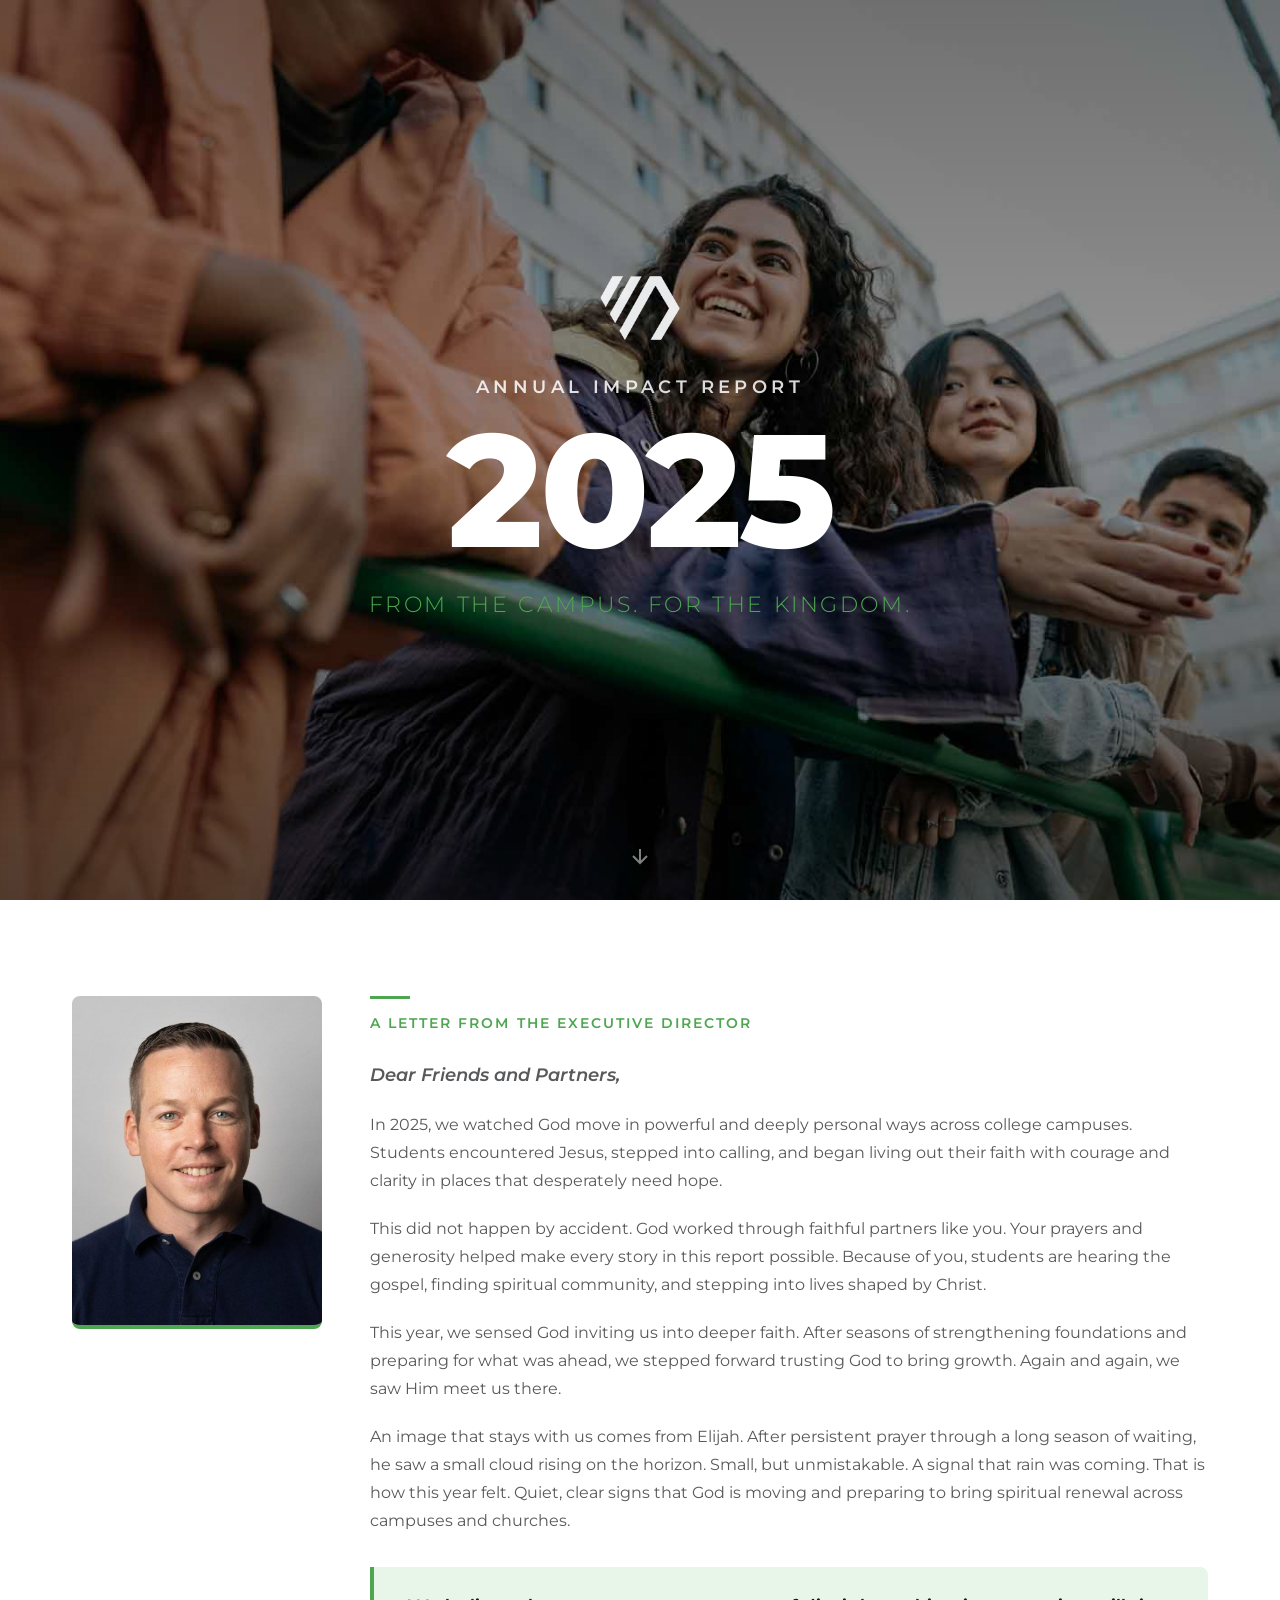
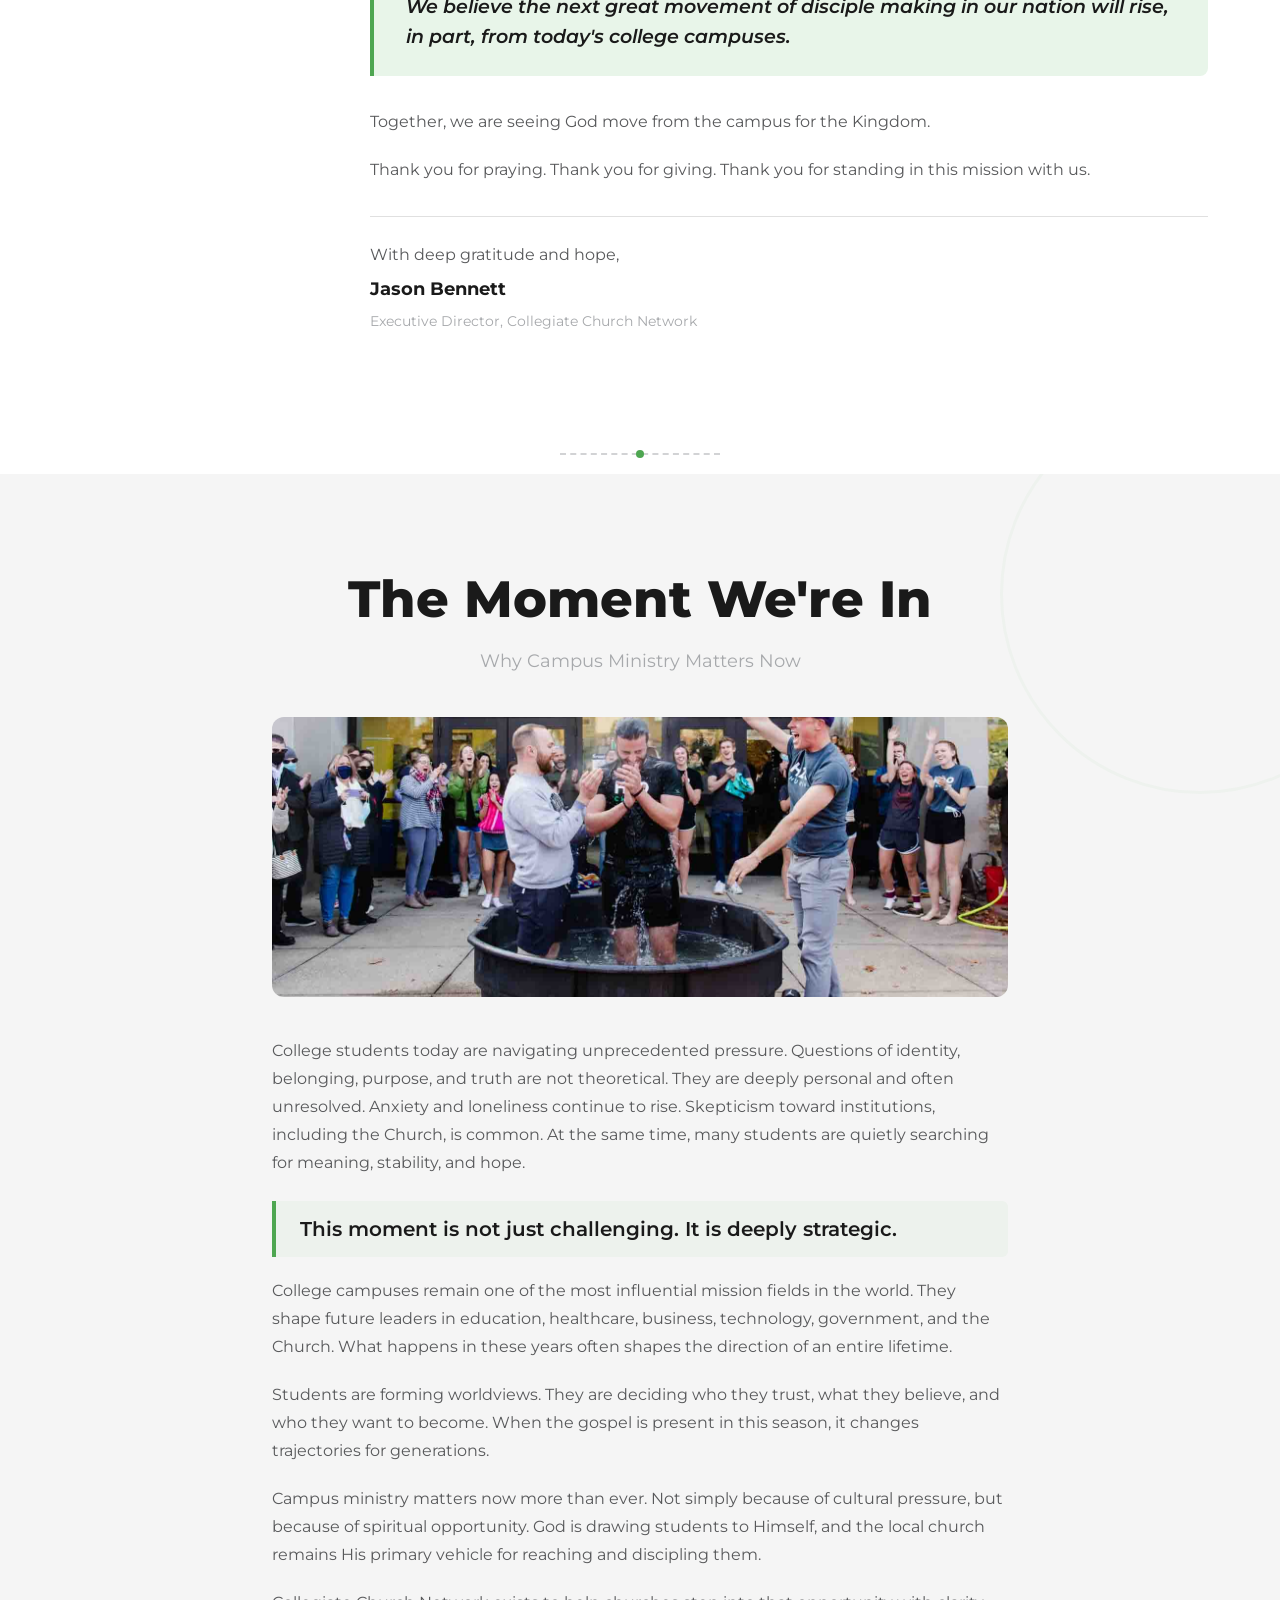
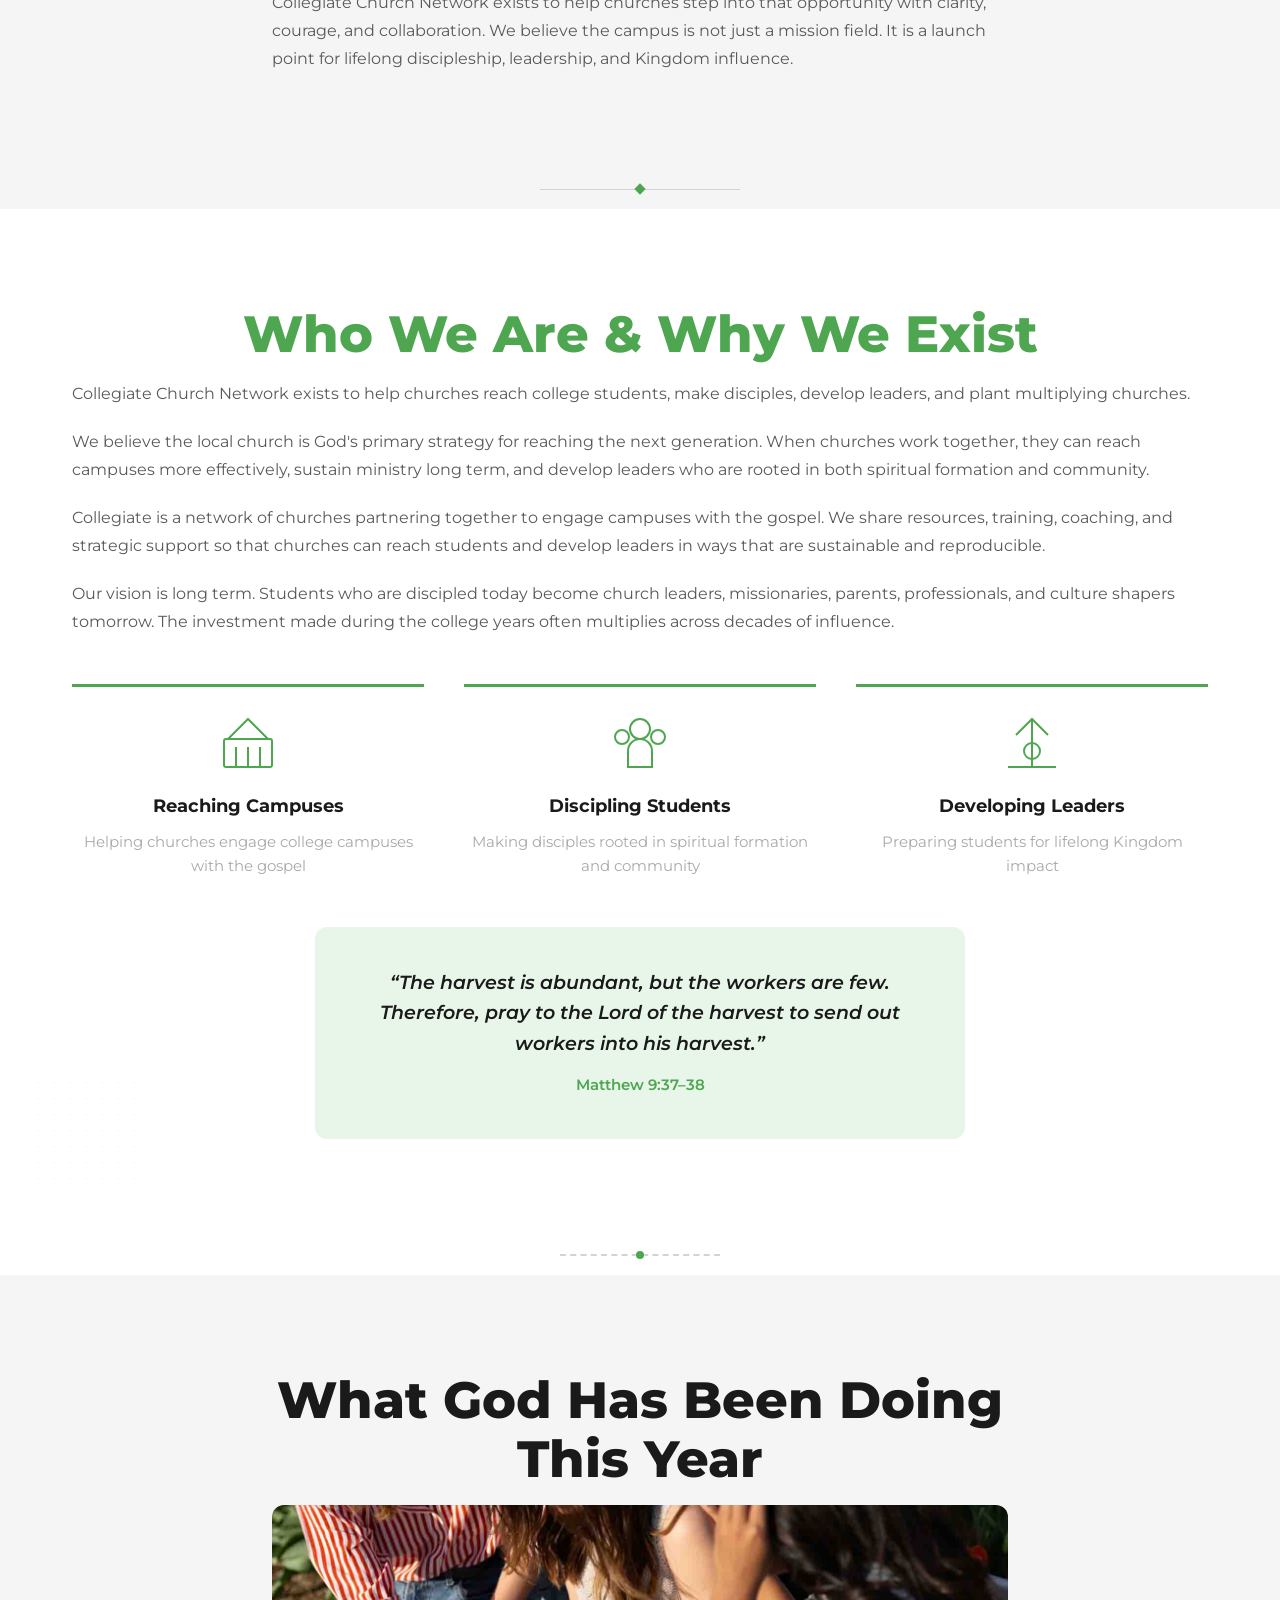
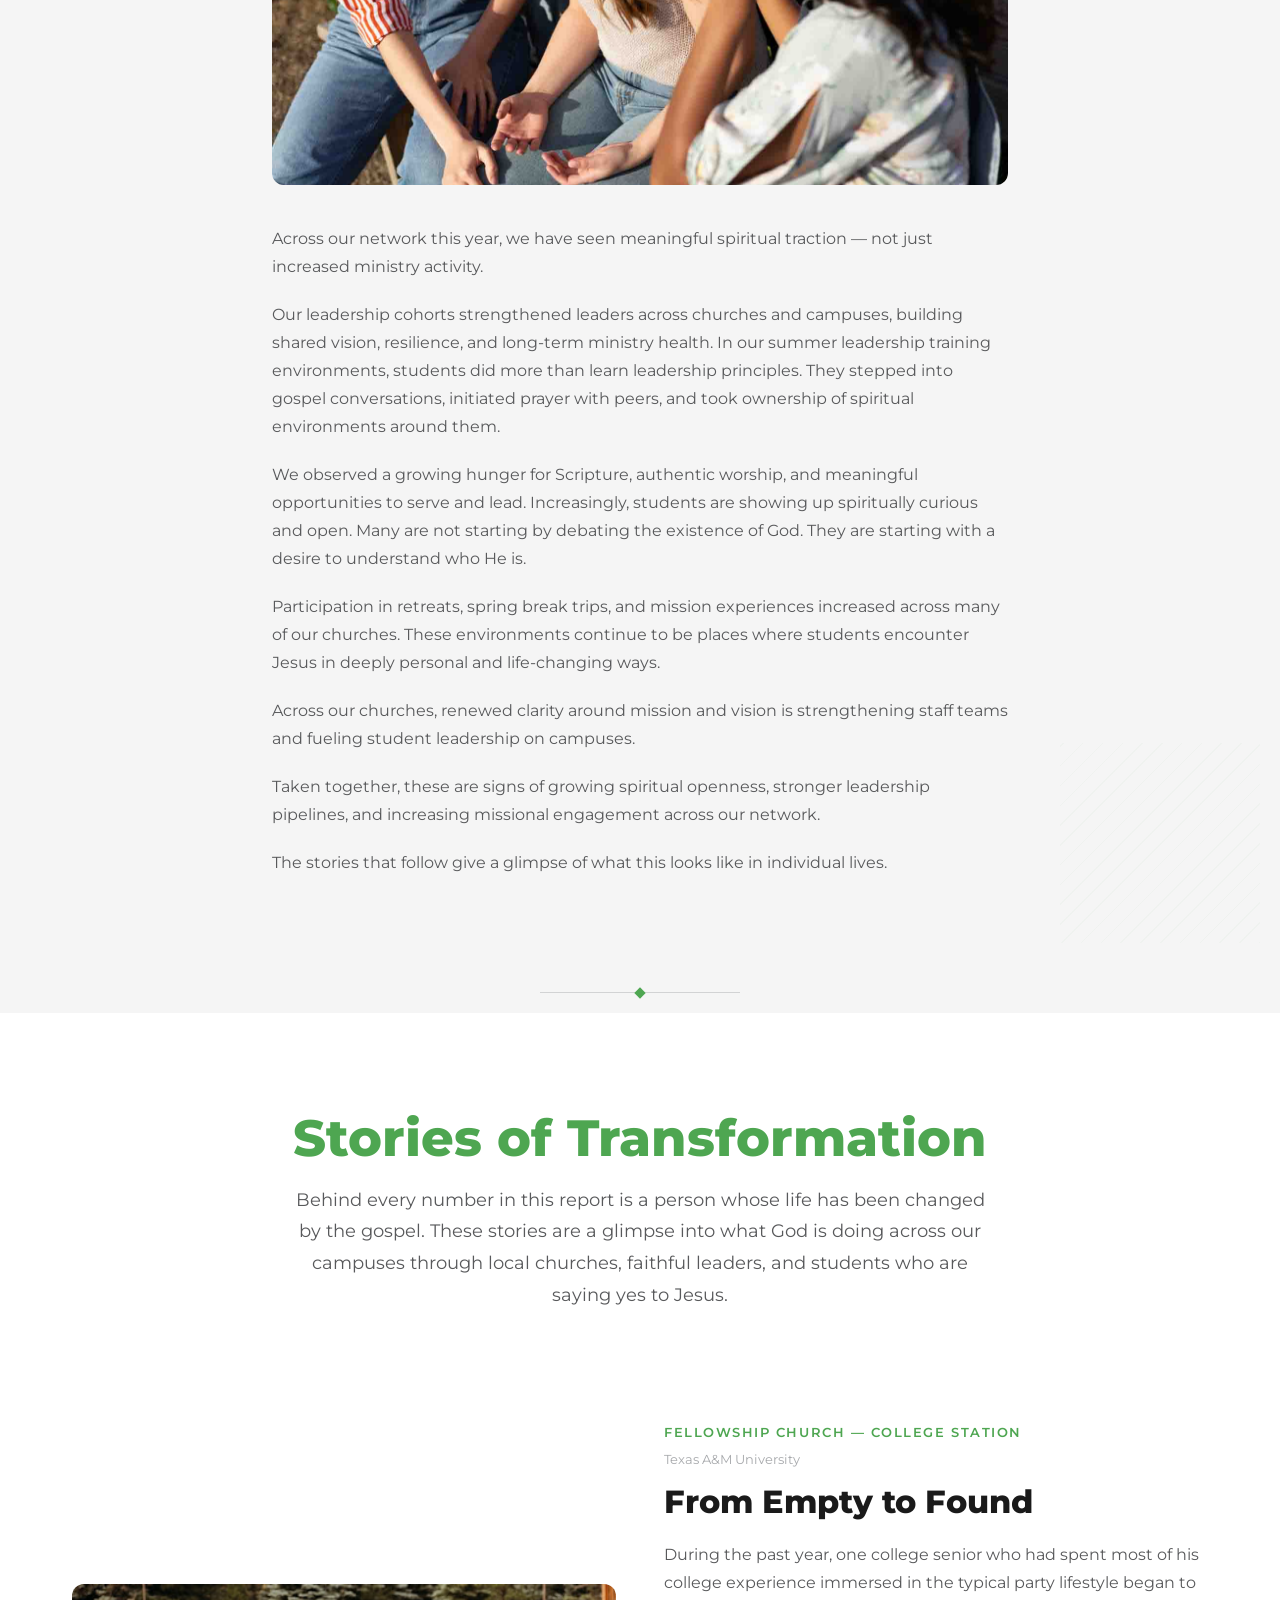
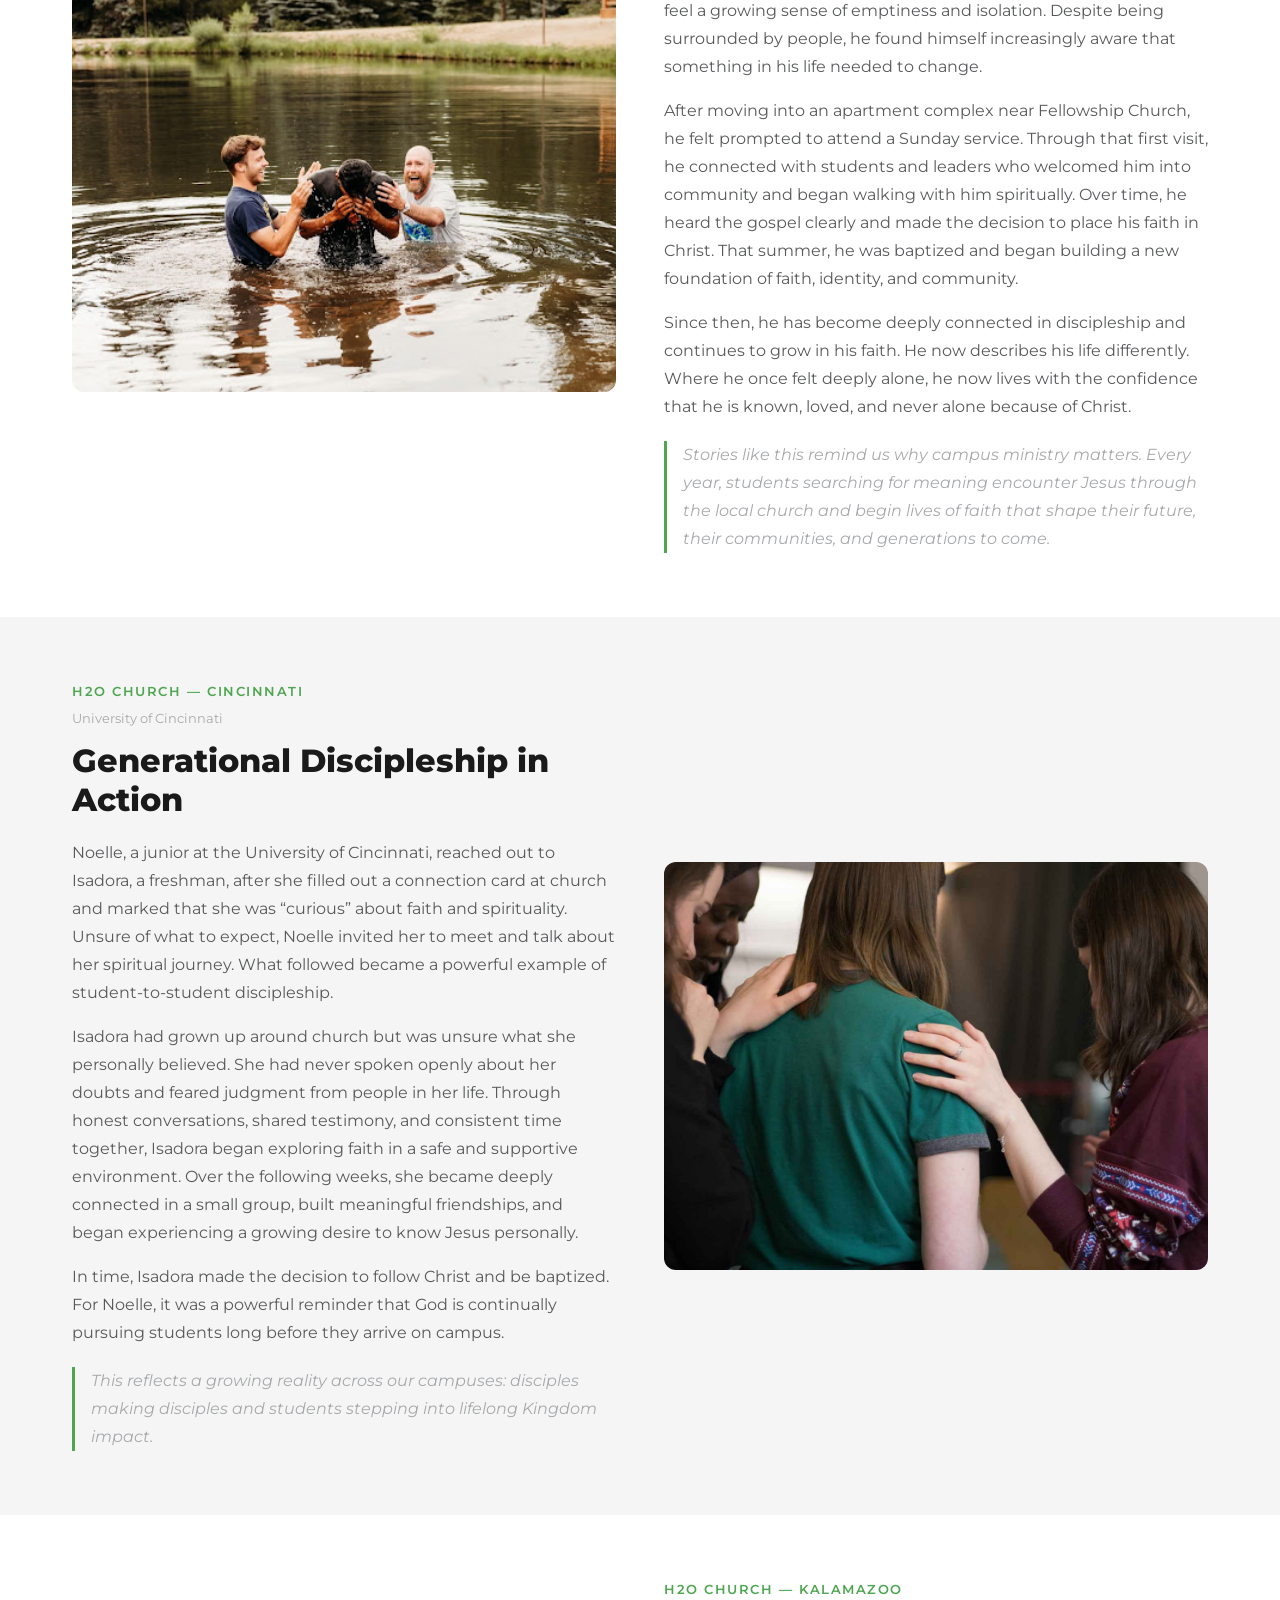
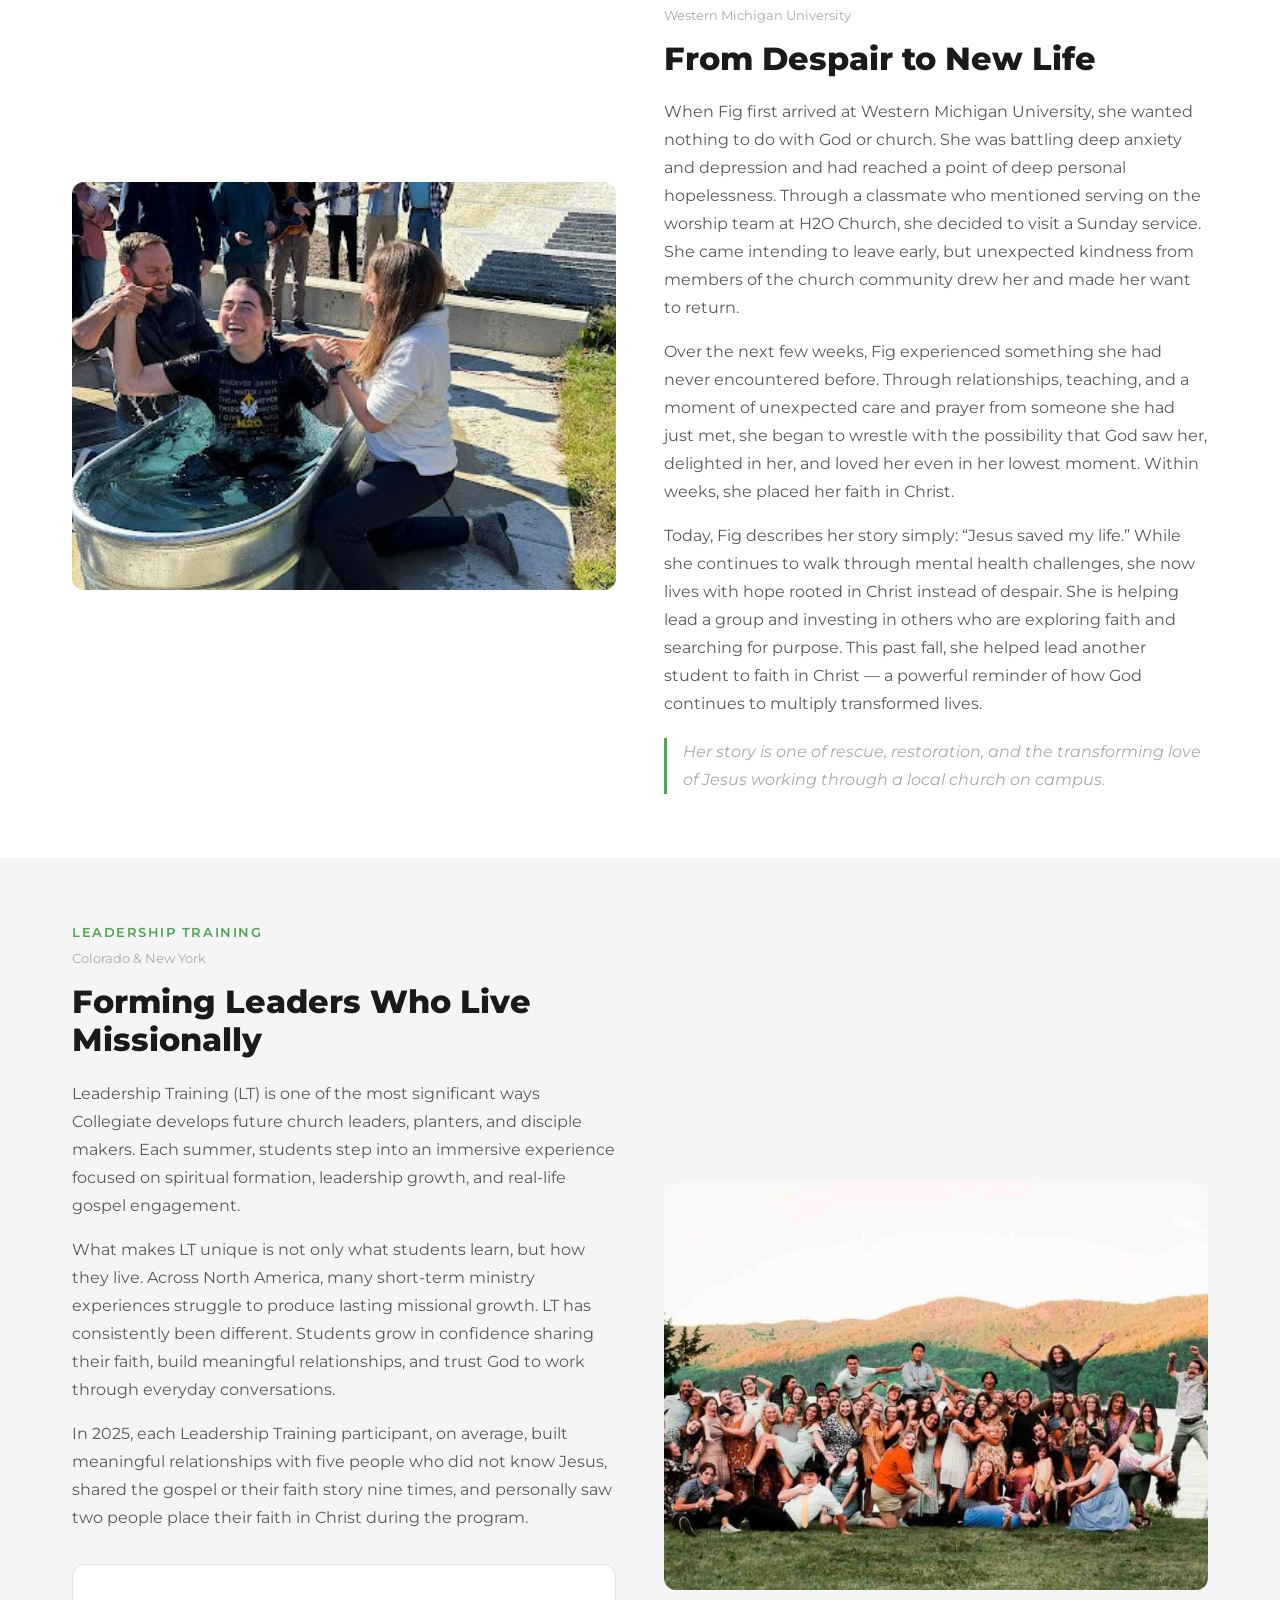
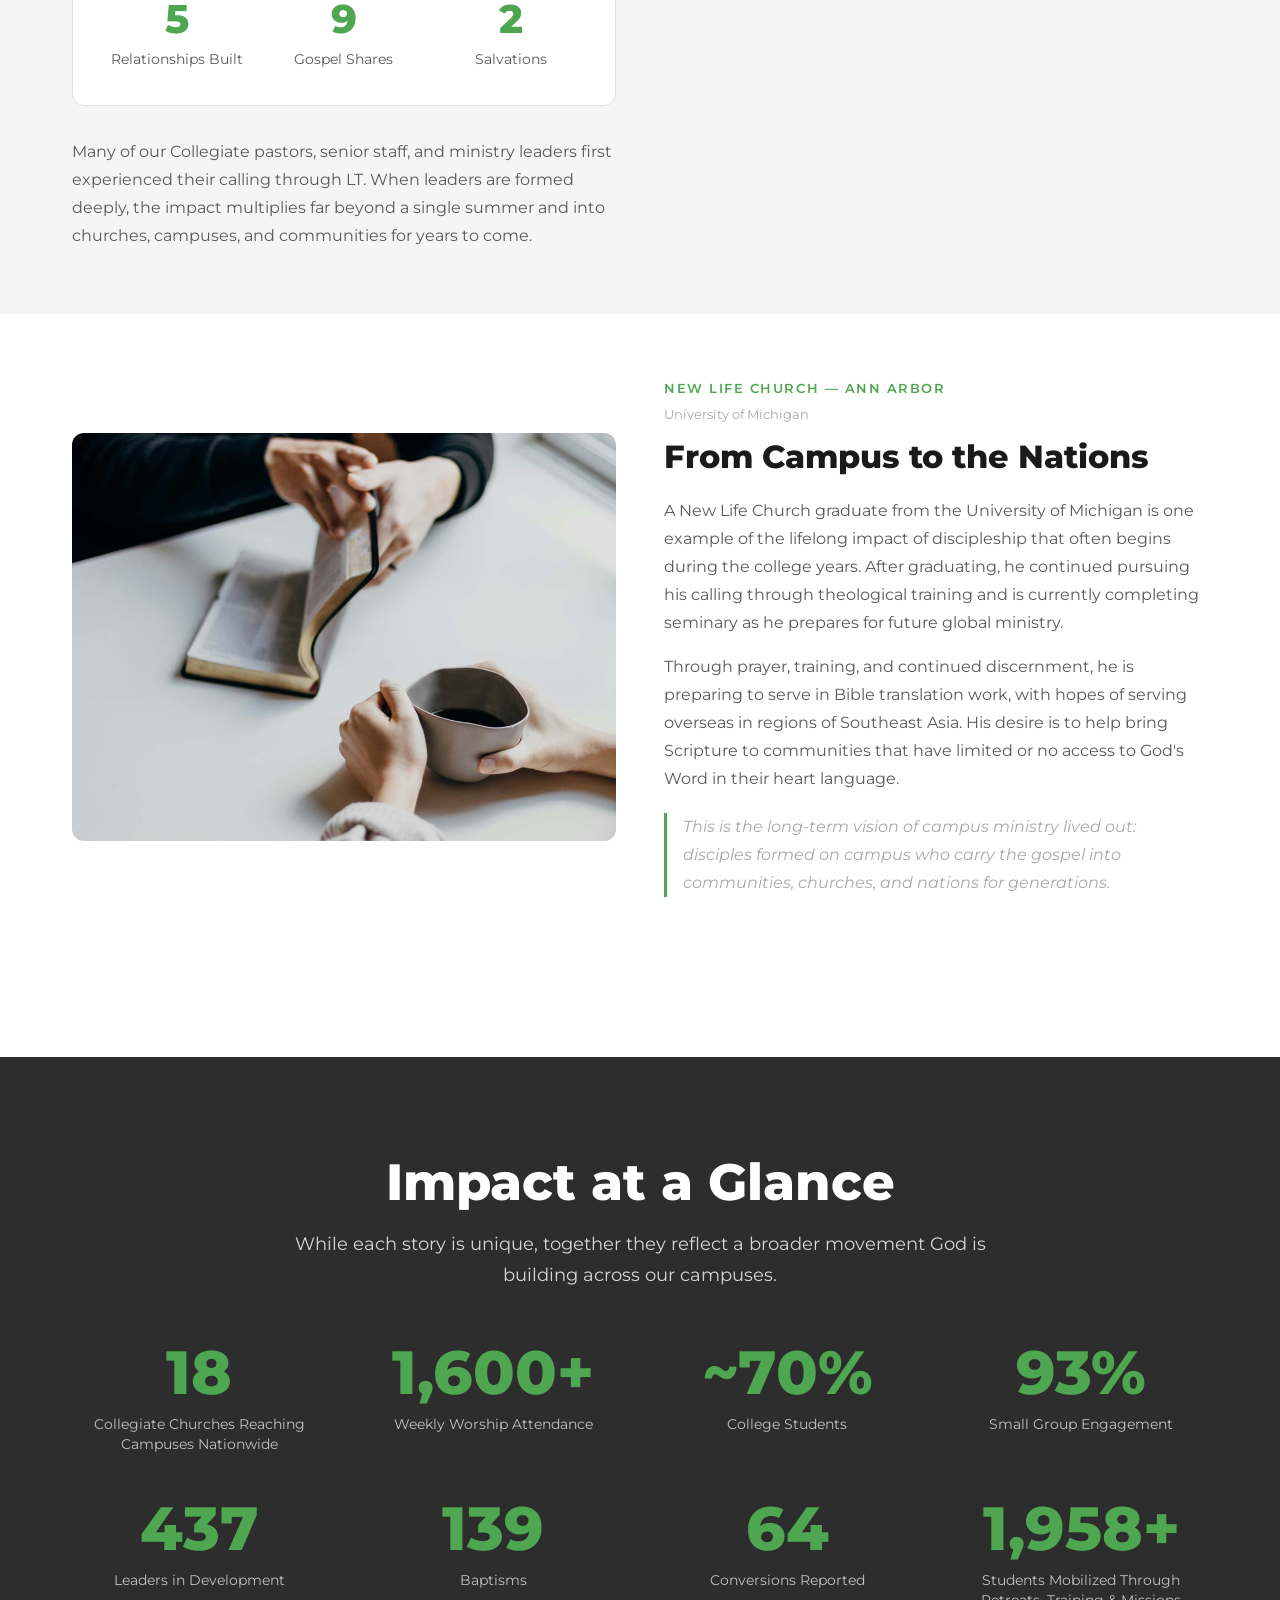
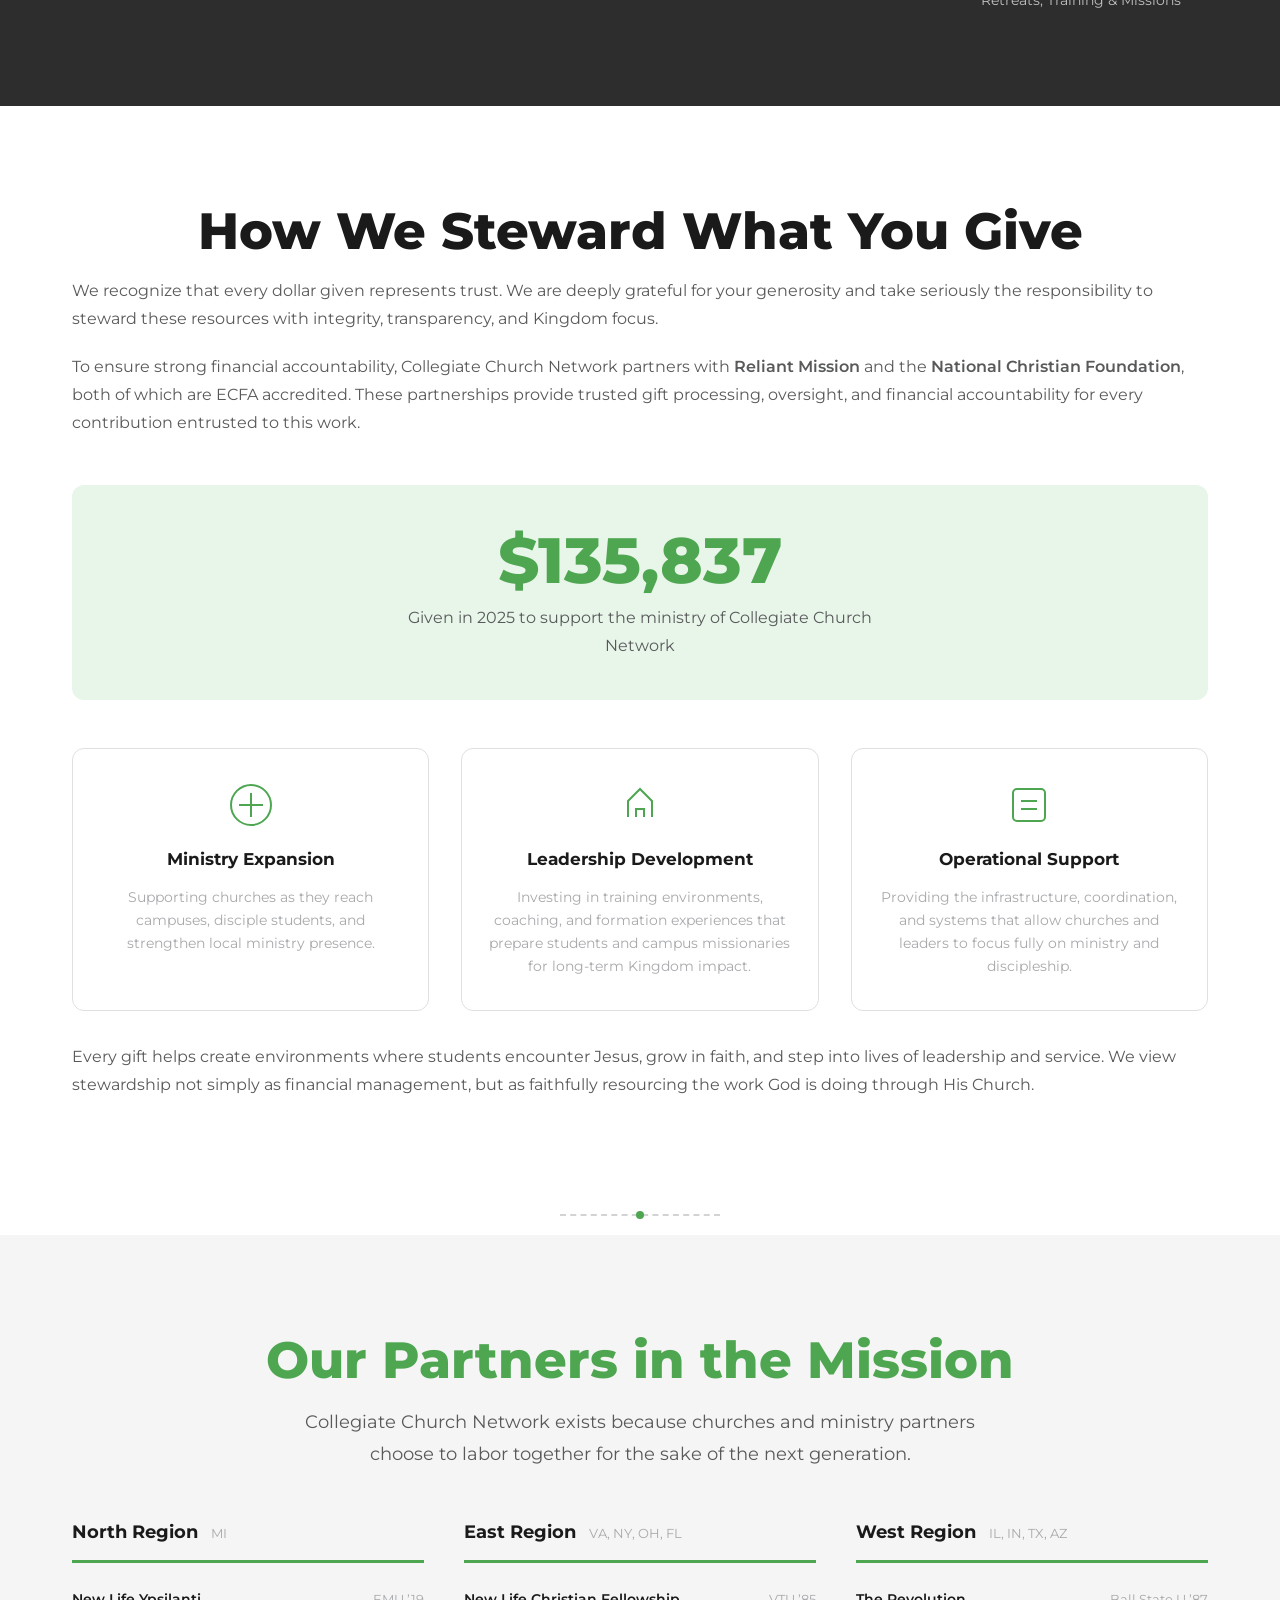
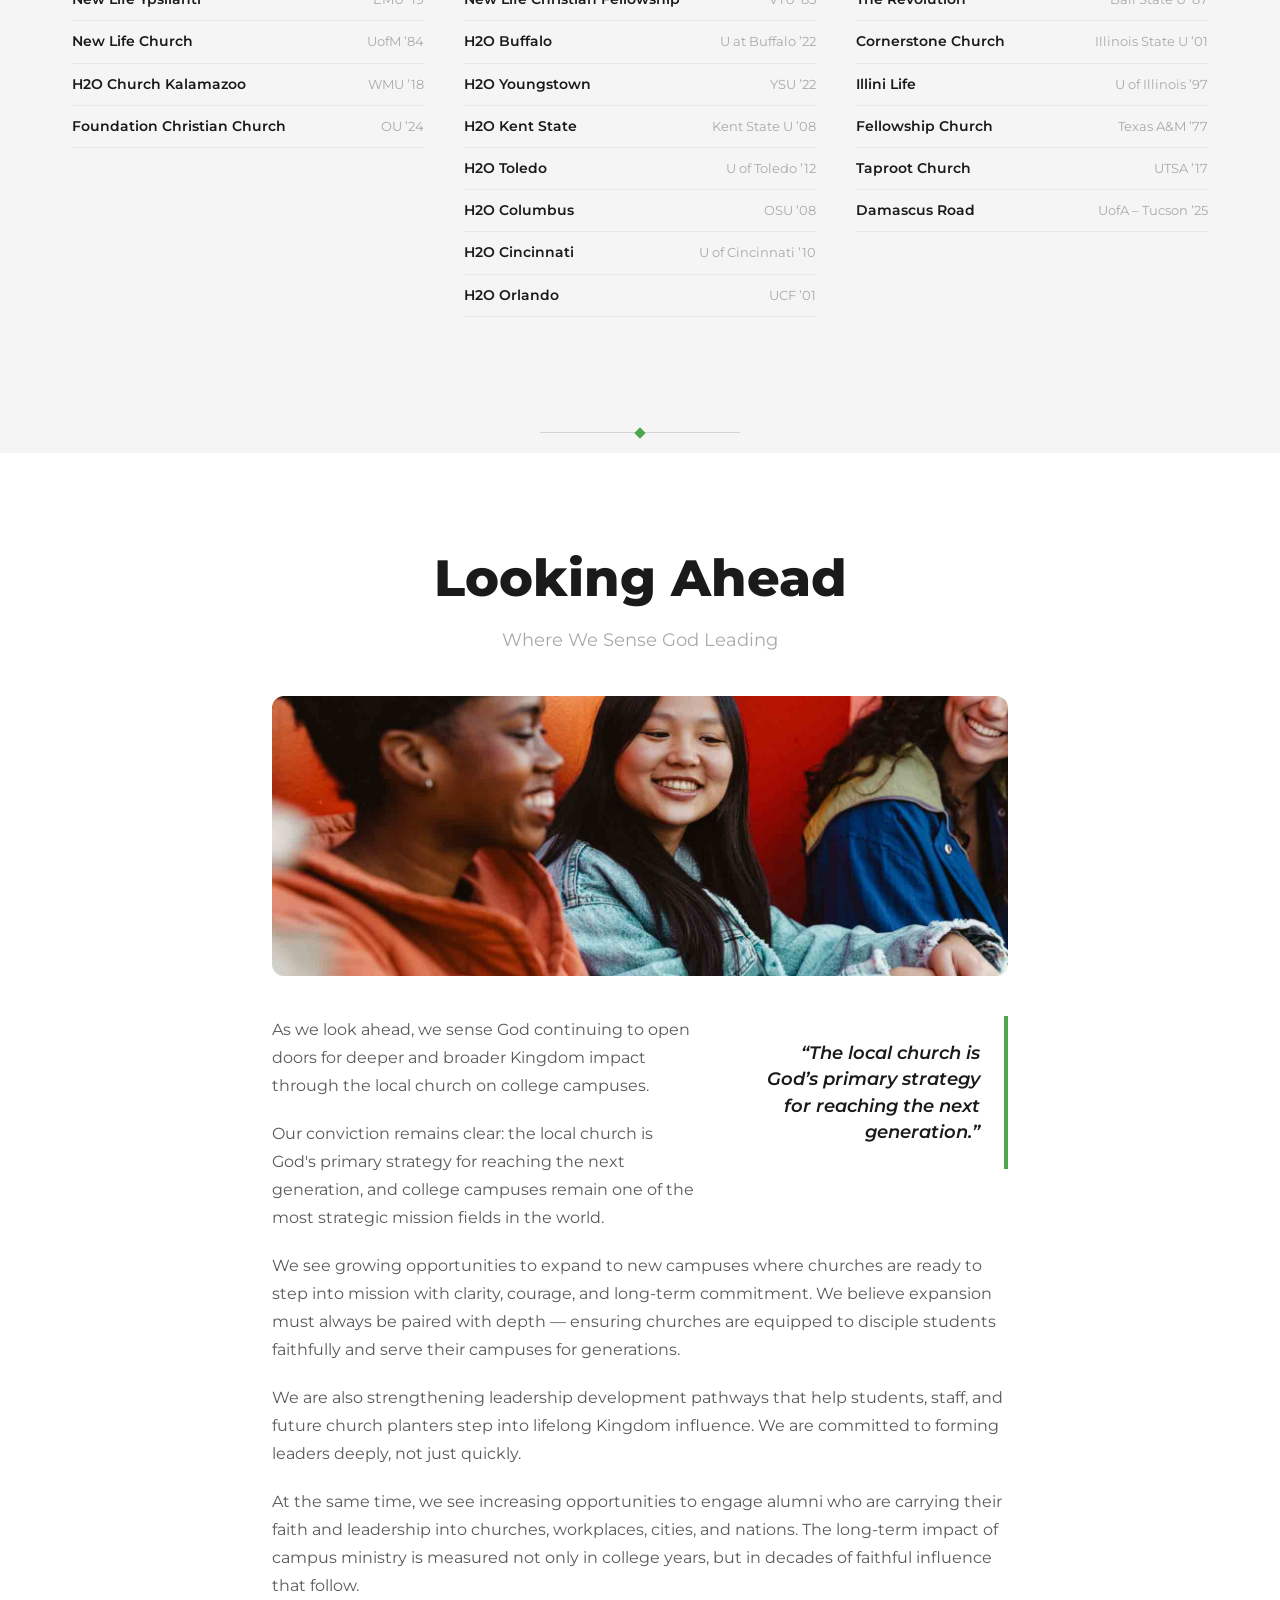
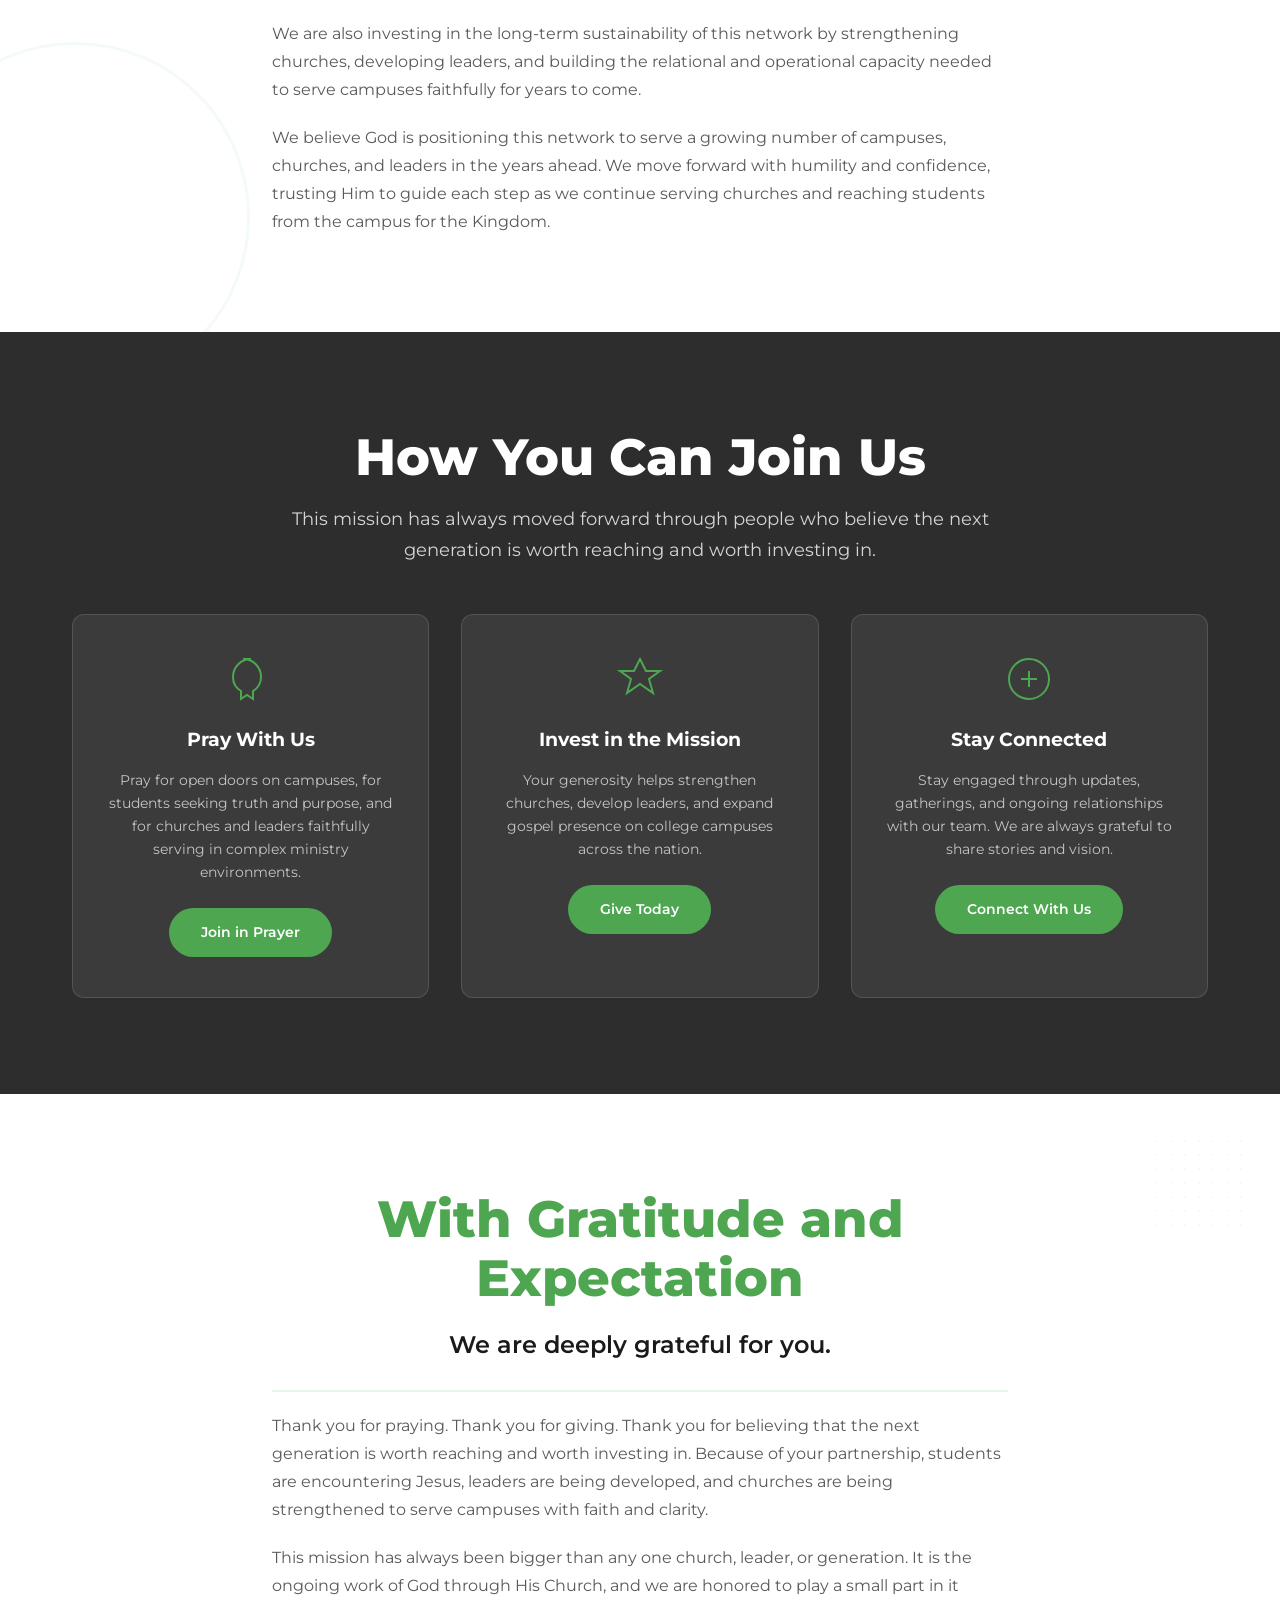
==== index.html @ ed3b1ea1 "Initial commit: CCN 2025 Annual Impact Report Complete single-page annual report for Collegiate Chur" ====
<!DOCTYPE html>
<html lang="en">
<head>
  <meta charset="UTF-8">
  <meta name="viewport" content="width=device-width, initial-scale=1.0">
  <title>2025 Annual Impact Report — Collegiate Church Network</title>
  <meta name="description" content="From the Campus. For the Kingdom. See how God moved across college campuses in 2025 through the Collegiate Church Network.">

  <!-- Open Graph -->
  <meta property="og:title" content="2025 Annual Impact Report — Collegiate Church Network">
  <meta property="og:description" content="From the Campus. For the Kingdom. See how God moved across college campuses in 2025.">
  <meta property="og:type" content="website">
  <meta property="og:image" content="images/og-preview.jpg">

  <!-- Google Fonts: Montserrat -->
  <link rel="preconnect" href="https://fonts.googleapis.com">
  <link rel="preconnect" href="https://fonts.gstatic.com" crossorigin>
  <link href="https://fonts.googleapis.com/css2?family=Montserrat:ital,wght@0,300;0,400;0,600;0,700;0,800;1,400&display=swap" rel="stylesheet">

  <link rel="stylesheet" href="styles.css">
</head>
<body>

  <!-- Scroll Progress Bar -->
  <div class="progress-bar" id="progressBar"></div>

  <!-- ==================== SECTION 1: HERO ==================== -->
  <section class="hero" id="hero">
    <img src="images/CollegiateAnnualReport (10 of 17).jpg" alt="" class="hero__bg-image">
    <div class="hero__overlay"></div>
    <div class="hero__content">
      <img src="Logos/White Mark.png" alt="Collegiate Church Network" class="hero__logo">
      <p class="hero__subtitle">Annual Impact Report</p>
      <h1 class="hero__year">2025</h1>
      <p class="hero__tagline">From the Campus. For the Kingdom.</p>
    </div>
    <div class="hero__scroll-indicator">
      <svg width="24" height="24" viewBox="0 0 24 24" fill="none" stroke="currentColor" stroke-width="2">
        <path d="M12 5v14M5 12l7 7 7-7"/>
      </svg>
    </div>
  </section>

  <!-- ==================== SECTION 2: LETTER FROM ED ==================== -->
  <section class="section section--white" id="letter">
    <div class="container">
      <div class="letter">
        <div class="letter__photo">
          <img src="images/JayBennetHeadshot.png" alt="Jason Bennett, Executive Director" class="letter__photo-img">
        </div>
        <div class="letter__content">
          <h2 class="section__label section__label--bar fade-in">A Letter from the Executive Director</h2>
          <p class="letter__greeting fade-in">Dear Friends and Partners,</p>
          <p class="fade-in">In 2025, we watched God move in powerful and deeply personal ways across college campuses. Students encountered Jesus, stepped into calling, and began living out their faith with courage and clarity in places that desperately need hope.</p>
          <p class="fade-in">This did not happen by accident. God worked through faithful partners like you. Your prayers and generosity helped make every story in this report possible. Because of you, students are hearing the gospel, finding spiritual community, and stepping into lives shaped by Christ.</p>
          <p class="fade-in">This year, we sensed God inviting us into deeper faith. After seasons of strengthening foundations and preparing for what was ahead, we stepped forward trusting God to bring growth. Again and again, we saw Him meet us there.</p>
          <p class="fade-in">An image that stays with us comes from Elijah. After persistent prayer through a long season of waiting, he saw a small cloud rising on the horizon. Small, but unmistakable. A signal that rain was coming. That is how this year felt. Quiet, clear signs that God is moving and preparing to bring spiritual renewal across campuses and churches.</p>

          <blockquote class="pull-quote fade-in">
            <p>We believe the next great movement of disciple making in our nation will rise, in part, from today's college campuses.</p>
          </blockquote>

          <p class="fade-in">Together, we are seeing God move from the campus for the Kingdom.</p>
          <p class="fade-in">Thank you for praying. Thank you for giving. Thank you for standing in this mission with us.</p>

          <div class="letter__signature fade-in">
            <p>With deep gratitude and hope,</p>
            <p class="letter__name">Jason Bennett</p>
            <p class="letter__title">Executive Director, Collegiate Church Network</p>
          </div>
        </div>
      </div>
    </div>
  </section>

  <!-- Divider: S2 → S3 (dots) -->
  <div class="section-divider section-divider--dots"></div>

  <!-- ==================== SECTION 3: WHY CAMPUS MINISTRY ==================== -->
  <section class="section section--off-white" id="why-now">
    <div class="container container--narrow">
      <h2 class="section__heading fade-in">The Moment We're In</h2>
      <p class="section__subheading fade-in">Why Campus Ministry Matters Now</p>

      <img class="section-banner fade-in" src="images/CollegiateAnnualReport (2 of 17).jpg" alt="Students on campus" loading="lazy">

      <div class="prose fade-in">
        <p>College students today are navigating unprecedented pressure. Questions of identity, belonging, purpose, and truth are not theoretical. They are deeply personal and often unresolved. Anxiety and loneliness continue to rise. Skepticism toward institutions, including the Church, is common. At the same time, many students are quietly searching for meaning, stability, and hope.</p>
        <p class="prose-accent">This moment is not just challenging. It is deeply strategic.</p>
        <p>College campuses remain one of the most influential mission fields in the world. They shape future leaders in education, healthcare, business, technology, government, and the Church. What happens in these years often shapes the direction of an entire lifetime.</p>
        <p>Students are forming worldviews. They are deciding who they trust, what they believe, and who they want to become. When the gospel is present in this season, it changes trajectories for generations.</p>
        <p>Campus ministry matters now more than ever. Not simply because of cultural pressure, but because of spiritual opportunity. God is drawing students to Himself, and the local church remains His primary vehicle for reaching and discipling them.</p>
        <p>Collegiate Church Network exists to help churches step into that opportunity with clarity, courage, and collaboration. We believe the campus is not just a mission field. It is a launch point for lifelong discipleship, leadership, and Kingdom influence.</p>
      </div>
    </div>
  </section>

  <!-- Divider: S3 → S4 (diamond) -->
  <div class="section-divider section-divider--diamond section-divider--off-white"></div>

  <!-- ==================== SECTION 4: WHO WE ARE ==================== -->
  <section class="section section--white" id="who-we-are">
    <div class="container">
      <h2 class="section__heading section__heading--green fade-in">Who We Are &amp; Why We Exist</h2>

      <div class="prose fade-in">
        <p>Collegiate Church Network exists to help churches reach college students, make disciples, develop leaders, and plant multiplying churches.</p>
        <p>We believe the local church is God's primary strategy for reaching the next generation. When churches work together, they can reach campuses more effectively, sustain ministry long term, and develop leaders who are rooted in both spiritual formation and community.</p>
        <p>Collegiate is a network of churches partnering together to engage campuses with the gospel. We share resources, training, coaching, and strategic support so that churches can reach students and develop leaders in ways that are sustainable and reproducible.</p>
        <p>Our vision is long term. Students who are discipled today become church leaders, missionaries, parents, professionals, and culture shapers tomorrow. The investment made during the college years often multiplies across decades of influence.</p>
      </div>

      <div class="pillars fade-in">
        <div class="pillar pillar--accent">
          <div class="pillar__icon">
            <svg viewBox="0 0 64 64" fill="none" stroke="currentColor" stroke-width="2">
              <rect x="8" y="28" width="48" height="28" rx="2"/>
              <path d="M32 8l20 20H12z"/>
              <line x1="20" y1="36" x2="20" y2="56"/>
              <line x1="32" y1="36" x2="32" y2="56"/>
              <line x1="44" y1="36" x2="44" y2="56"/>
            </svg>
          </div>
          <h3 class="pillar__title">Reaching Campuses</h3>
          <p class="pillar__text">Helping churches engage college campuses with the gospel</p>
        </div>
        <div class="pillar pillar--accent">
          <div class="pillar__icon">
            <svg viewBox="0 0 64 64" fill="none" stroke="currentColor" stroke-width="2">
              <circle cx="32" cy="18" r="10"/>
              <circle cx="14" cy="26" r="7"/>
              <circle cx="50" cy="26" r="7"/>
              <path d="M20 40c0-6.6 5.4-12 12-12s12 5.4 12 12v16H20z"/>
            </svg>
          </div>
          <h3 class="pillar__title">Discipling Students</h3>
          <p class="pillar__text">Making disciples rooted in spiritual formation and community</p>
        </div>
        <div class="pillar pillar--accent">
          <div class="pillar__icon">
            <svg viewBox="0 0 64 64" fill="none" stroke="currentColor" stroke-width="2">
              <path d="M32 8v48"/>
              <path d="M16 24l16-16 16 16"/>
              <path d="M8 56h48"/>
              <circle cx="32" cy="40" r="8"/>
            </svg>
          </div>
          <h3 class="pillar__title">Developing Leaders</h3>
          <p class="pillar__text">Preparing students for lifelong Kingdom impact</p>
        </div>
      </div>

      <blockquote class="scripture-quote fade-in">
        <p>&ldquo;The harvest is abundant, but the workers are few. Therefore, pray to the Lord of the harvest to send out workers into his harvest.&rdquo;</p>
        <cite>Matthew 9:37&ndash;38</cite>
      </blockquote>
    </div>
  </section>

  <!-- Divider: S4 → S5 (dots) -->
  <div class="section-divider section-divider--dots"></div>

  <!-- ==================== SECTION 5: WHAT GOD HAS BEEN DOING ==================== -->
  <section class="section section--off-white" id="this-year">
    <div class="container container--narrow">
      <h2 class="section__heading fade-in">What God Has Been Doing This Year</h2>

      <img class="section-banner fade-in" src="images/CollegiateAnnualReport (17 of 17).jpg" alt="Students in ministry" loading="lazy">

      <div class="prose fade-in">
        <p>Across our network this year, we have seen meaningful spiritual traction &mdash; not just increased ministry activity.</p>
        <p>Our leadership cohorts strengthened leaders across churches and campuses, building shared vision, resilience, and long-term ministry health. In our summer leadership training environments, students did more than learn leadership principles. They stepped into gospel conversations, initiated prayer with peers, and took ownership of spiritual environments around them.</p>
        <p>We observed a growing hunger for Scripture, authentic worship, and meaningful opportunities to serve and lead. Increasingly, students are showing up spiritually curious and open. Many are not starting by debating the existence of God. They are starting with a desire to understand who He is.</p>
        <p>Participation in retreats, spring break trips, and mission experiences increased across many of our churches. These environments continue to be places where students encounter Jesus in deeply personal and life-changing ways.</p>
        <p>Across our churches, renewed clarity around mission and vision is strengthening staff teams and fueling student leadership on campuses.</p>
        <p>Taken together, these are signs of growing spiritual openness, stronger leadership pipelines, and increasing missional engagement across our network.</p>
        <p>The stories that follow give a glimpse of what this looks like in individual lives.</p>
      </div>
    </div>
  </section>

  <!-- Divider: S5 → S6 (diamond) -->
  <div class="section-divider section-divider--diamond section-divider--off-white"></div>

  <!-- ==================== SECTION 6: STORIES OF TRANSFORMATION ==================== -->
  <section class="section section--white" id="stories">
    <div class="container">
      <h2 class="section__heading section__heading--green fade-in">Stories of Transformation</h2>
      <p class="section__intro fade-in">Behind every number in this report is a person whose life has been changed by the gospel. These stories are a glimpse into what God is doing across our campuses through local churches, faithful leaders, and students who are saying yes to Jesus.</p>
    </div>

    <!-- Story 1 -->
    <div class="story story--image-left" id="story-1">
      <div class="container">
        <div class="story__grid fade-in">
          <div class="story__image">
            <img src="images/baptiosmtexas.jpg" alt="Baptism at Fellowship Church, College Station" class="story__photo">
          </div>
          <div class="story__content">
            <span class="story__church">Fellowship Church &mdash; College Station</span>
            <span class="story__campus">Texas A&amp;M University</span>
            <h3 class="story__title">From Empty to Found</h3>
            <p>During the past year, one college senior who had spent most of his college experience immersed in the typical party lifestyle began to feel a growing sense of emptiness and isolation. Despite being surrounded by people, he found himself increasingly aware that something in his life needed to change.</p>
            <p>After moving into an apartment complex near Fellowship Church, he felt prompted to attend a Sunday service. Through that first visit, he connected with students and leaders who welcomed him into community and began walking with him spiritually. Over time, he heard the gospel clearly and made the decision to place his faith in Christ. That summer, he was baptized and began building a new foundation of faith, identity, and community.</p>
            <p>Since then, he has become deeply connected in discipleship and continues to grow in his faith. He now describes his life differently. Where he once felt deeply alone, he now lives with the confidence that he is known, loved, and never alone because of Christ.</p>
            <p class="story__reflection">Stories like this remind us why campus ministry matters. Every year, students searching for meaning encounter Jesus through the local church and begin lives of faith that shape their future, their communities, and generations to come.</p>
          </div>
        </div>
      </div>
    </div>

    <!-- Story 2 -->
    <div class="story story--image-right section--off-white" id="story-2">
      <div class="container">
        <div class="story__grid fade-in">
          <div class="story__content">
            <span class="story__church">H2O Church &mdash; Cincinnati</span>
            <span class="story__campus">University of Cincinnati</span>
            <h3 class="story__title">Generational Discipleship in Action</h3>
            <p>Noelle, a junior at the University of Cincinnati, reached out to Isadora, a freshman, after she filled out a connection card at church and marked that she was &ldquo;curious&rdquo; about faith and spirituality. Unsure of what to expect, Noelle invited her to meet and talk about her spiritual journey. What followed became a powerful example of student-to-student discipleship.</p>
            <p>Isadora had grown up around church but was unsure what she personally believed. She had never spoken openly about her doubts and feared judgment from people in her life. Through honest conversations, shared testimony, and consistent time together, Isadora began exploring faith in a safe and supportive environment. Over the following weeks, she became deeply connected in a small group, built meaningful friendships, and began experiencing a growing desire to know Jesus personally.</p>
            <p>In time, Isadora made the decision to follow Christ and be baptized. For Noelle, it was a powerful reminder that God is continually pursuing students long before they arrive on campus.</p>
            <p class="story__reflection">This reflects a growing reality across our campuses: disciples making disciples and students stepping into lifelong Kingdom impact.</p>
          </div>
          <div class="story__image">
            <img src="images/CollegiateAnnualReport (15 of 17).jpg" alt="Discipleship at H2O Church, Cincinnati" class="story__photo">
          </div>
        </div>
      </div>
    </div>

    <!-- Story 3 -->
    <div class="story story--image-left" id="story-3">
      <div class="container">
        <div class="story__grid fade-in">
          <div class="story__image">
            <img src="images/batptism H20 Kalamazoo.jpg" alt="Baptism at H2O Church, Kalamazoo" class="story__photo">
          </div>
          <div class="story__content">
            <span class="story__church">H2O Church &mdash; Kalamazoo</span>
            <span class="story__campus">Western Michigan University</span>
            <h3 class="story__title">From Despair to New Life</h3>
            <p>When Fig first arrived at Western Michigan University, she wanted nothing to do with God or church. She was battling deep anxiety and depression and had reached a point of deep personal hopelessness. Through a classmate who mentioned serving on the worship team at H2O Church, she decided to visit a Sunday service. She came intending to leave early, but unexpected kindness from members of the church community drew her and made her want to return.</p>
            <p>Over the next few weeks, Fig experienced something she had never encountered before. Through relationships, teaching, and a moment of unexpected care and prayer from someone she had just met, she began to wrestle with the possibility that God saw her, delighted in her, and loved her even in her lowest moment. Within weeks, she placed her faith in Christ.</p>
            <p>Today, Fig describes her story simply: &ldquo;Jesus saved my life.&rdquo; While she continues to walk through mental health challenges, she now lives with hope rooted in Christ instead of despair. She is helping lead a group and investing in others who are exploring faith and searching for purpose. This past fall, she helped lead another student to faith in Christ &mdash; a powerful reminder of how God continues to multiply transformed lives.</p>
            <p class="story__reflection">Her story is one of rescue, restoration, and the transforming love of Jesus working through a local church on campus.</p>
          </div>
        </div>
      </div>
    </div>

    <!-- Story 4 -->
    <div class="story story--image-right section--off-white" id="story-4">
      <div class="container">
        <div class="story__grid fade-in">
          <div class="story__content">
            <span class="story__church">Leadership Training</span>
            <span class="story__campus">Colorado &amp; New York</span>
            <h3 class="story__title">Forming Leaders Who Live Missionally</h3>
            <p>Leadership Training (LT) is one of the most significant ways Collegiate develops future church leaders, planters, and disciple makers. Each summer, students step into an immersive experience focused on spiritual formation, leadership growth, and real-life gospel engagement.</p>
            <p>What makes LT unique is not only what students learn, but how they live. Across North America, many short-term ministry experiences struggle to produce lasting missional growth. LT has consistently been different. Students grow in confidence sharing their faith, build meaningful relationships, and trust God to work through everyday conversations.</p>
            <p>In 2025, each Leadership Training participant, on average, built meaningful relationships with five people who did not know Jesus, shared the gospel or their faith story nine times, and personally saw two people place their faith in Christ during the program.</p>

            <div class="stat-callout">
              <div class="stat-callout__item">
                <span class="stat-callout__number">5</span>
                <span class="stat-callout__label">Relationships Built</span>
              </div>
              <div class="stat-callout__item">
                <span class="stat-callout__number">9</span>
                <span class="stat-callout__label">Gospel Shares</span>
              </div>
              <div class="stat-callout__item">
                <span class="stat-callout__number">2</span>
                <span class="stat-callout__label">Salvations</span>
              </div>
            </div>

            <p>Many of our Collegiate pastors, senior staff, and ministry leaders first experienced their calling through LT. When leaders are formed deeply, the impact multiplies far beyond a single summer and into churches, campuses, and communities for years to come.</p>
          </div>
          <div class="story__image">
            <img src="images/CollegiateAnnualReport (8 of 17).jpg" alt="Leadership Training participants" class="story__photo">
          </div>
        </div>
      </div>
    </div>

    <!-- Story 5 -->
    <div class="story story--image-left" id="story-5">
      <div class="container">
        <div class="story__grid fade-in">
          <div class="story__image">
            <img src="images/CollegiateAnnualReport (16 of 17).jpg" alt="Campus to the Nations" class="story__photo">
          </div>
          <div class="story__content">
            <span class="story__church">New Life Church &mdash; Ann Arbor</span>
            <span class="story__campus">University of Michigan</span>
            <h3 class="story__title">From Campus to the Nations</h3>
            <p>A New Life Church graduate from the University of Michigan is one example of the lifelong impact of discipleship that often begins during the college years. After graduating, he continued pursuing his calling through theological training and is currently completing seminary as he prepares for future global ministry.</p>
            <p>Through prayer, training, and continued discernment, he is preparing to serve in Bible translation work, with hopes of serving overseas in regions of Southeast Asia. His desire is to help bring Scripture to communities that have limited or no access to God's Word in their heart language.</p>
            <p class="story__reflection">This is the long-term vision of campus ministry lived out: disciples formed on campus who carry the gospel into communities, churches, and nations for generations.</p>
          </div>
        </div>
      </div>
    </div>
  </section>

  <!-- ==================== SECTION 7: IMPACT AT A GLANCE ==================== -->
  <section class="section section--dark" id="impact">
    <div class="container">
      <h2 class="section__heading section__heading--light fade-in">Impact at a Glance</h2>
      <p class="section__intro section__intro--light fade-in">While each story is unique, together they reflect a broader movement God is building across our campuses.</p>

      <div class="stats-grid">
        <div class="stat fade-in">
          <span class="stat__number" data-target="18">0</span>
          <span class="stat__label">Collegiate Churches Reaching Campuses Nationwide</span>
        </div>
        <div class="stat fade-in">
          <span class="stat__number" data-target="1600" data-prefix="" data-suffix="+">0</span>
          <span class="stat__label">Weekly Worship Attendance</span>
        </div>
        <div class="stat fade-in">
          <span class="stat__number" data-target="70" data-prefix="~" data-suffix="%">0</span>
          <span class="stat__label">College Students</span>
        </div>
        <div class="stat fade-in">
          <span class="stat__number" data-target="93" data-suffix="%">0</span>
          <span class="stat__label">Small Group Engagement</span>
        </div>
        <div class="stat fade-in">
          <span class="stat__number" data-target="437">0</span>
          <span class="stat__label">Leaders in Development</span>
        </div>
        <div class="stat fade-in">
          <span class="stat__number" data-target="139">0</span>
          <span class="stat__label">Baptisms</span>
        </div>
        <div class="stat fade-in">
          <span class="stat__number" data-target="65">0</span>
          <span class="stat__label">Conversions Reported</span>
        </div>
        <div class="stat fade-in">
          <span class="stat__number" data-target="2000" data-suffix="+">0</span>
          <span class="stat__label">Students Mobilized Through Retreats, Training &amp; Missions</span>
        </div>
      </div>
    </div>
  </section>

  <!-- ==================== SECTION 8: STEWARDSHIP ==================== -->
  <section class="section section--white" id="stewardship">
    <div class="container">
      <h2 class="section__heading fade-in">How We Steward What You Give</h2>

      <div class="prose fade-in">
        <p>We recognize that every dollar given represents trust. We are deeply grateful for your generosity and take seriously the responsibility to steward these resources with integrity, transparency, and Kingdom focus.</p>
        <p>To ensure strong financial accountability, Collegiate Church Network partners with <strong>Reliant Mission</strong> and the <strong>National Christian Foundation</strong>, both of which are ECFA accredited. These partnerships provide trusted gift processing, oversight, and financial accountability for every contribution entrusted to this work.</p>
      </div>

      <div class="stewardship-total fade-in">
        <span class="stewardship-total__amount">$135,837</span>
        <span class="stewardship-total__label">Given in 2025 to support the ministry of Collegiate Church Network</span>
      </div>

      <div class="stewardship-pillars fade-in">
        <div class="stewardship-pillar">
          <div class="stewardship-pillar__icon">
            <svg viewBox="0 0 48 48" fill="none" stroke="currentColor" stroke-width="2">
              <circle cx="24" cy="24" r="20"/>
              <path d="M24 12v24M12 24h24"/>
            </svg>
          </div>
          <h3>Ministry Expansion</h3>
          <p>Supporting churches as they reach campuses, disciple students, and strengthen local ministry presence.</p>
        </div>
        <div class="stewardship-pillar">
          <div class="stewardship-pillar__icon">
            <svg viewBox="0 0 48 48" fill="none" stroke="currentColor" stroke-width="2">
              <path d="M12 36V20l12-12 12 12v16"/>
              <path d="M20 36v-8h8v8"/>
            </svg>
          </div>
          <h3>Leadership Development</h3>
          <p>Investing in training environments, coaching, and formation experiences that prepare students and campus missionaries for long-term Kingdom impact.</p>
        </div>
        <div class="stewardship-pillar">
          <div class="stewardship-pillar__icon">
            <svg viewBox="0 0 48 48" fill="none" stroke="currentColor" stroke-width="2">
              <rect x="8" y="8" width="32" height="32" rx="4"/>
              <path d="M16 20h16M16 28h16"/>
            </svg>
          </div>
          <h3>Operational Support</h3>
          <p>Providing the infrastructure, coordination, and systems that allow churches and leaders to focus fully on ministry and discipleship.</p>
        </div>
      </div>

      <p class="prose fade-in" style="margin-top: 2rem;">Every gift helps create environments where students encounter Jesus, grow in faith, and step into lives of leadership and service. We view stewardship not simply as financial management, but as faithfully resourcing the work God is doing through His Church.</p>
    </div>
  </section>

  <!-- Divider: S8 → S9 (dots) -->
  <div class="section-divider section-divider--dots"></div>

  <!-- ==================== SECTION 9: OUR PARTNERS ==================== -->
  <section class="section section--off-white" id="partners">
    <div class="container">
      <h2 class="section__heading section__heading--green fade-in">Our Partners in the Mission</h2>
      <p class="section__intro fade-in">Collegiate Church Network exists because churches and ministry partners choose to labor together for the sake of the next generation.</p>

      <!-- Regional Grid -->
      <div class="regions-grid fade-in">
        <div class="region">
          <h3 class="region__title">North Region <span class="region__states">MI</span></h3>
          <ul class="region__list">
            <li><strong>New Life Ypsilanti</strong> <span>EMU &rsquo;19</span></li>
            <li><strong>New Life Church</strong> <span>UofM &rsquo;84</span></li>
            <li><strong>H2O Church Kalamazoo</strong> <span>WMU &rsquo;18</span></li>
            <li><strong>Foundation Christian Church</strong> <span>OU &rsquo;24</span></li>
          </ul>
        </div>
        <div class="region">
          <h3 class="region__title">East Region <span class="region__states">VA, NY, OH, FL</span></h3>
          <ul class="region__list">
            <li><strong>New Life Christian Fellowship</strong> <span>VTU &rsquo;85</span></li>
            <li><strong>H2O Buffalo</strong> <span>U at Buffalo &rsquo;22</span></li>
            <li><strong>H2O Youngstown</strong> <span>YSU &rsquo;22</span></li>
            <li><strong>H2O Kent State</strong> <span>Kent State U &rsquo;08</span></li>
            <li><strong>H2O Toledo</strong> <span>U of Toledo &rsquo;12</span></li>
            <li><strong>H2O Columbus</strong> <span>OSU &rsquo;08</span></li>
            <li><strong>H2O Cincinnati</strong> <span>U of Cincinnati &rsquo;10</span></li>
            <li><strong>H2O Orlando</strong> <span>UCF &rsquo;01</span></li>
          </ul>
        </div>
        <div class="region">
          <h3 class="region__title">West Region <span class="region__states">IL, IN, TX, AZ</span></h3>
          <ul class="region__list">
            <li><strong>The Revolution</strong> <span>Ball State U &rsquo;87</span></li>
            <li><strong>Cornerstone Church</strong> <span>Illinois State U &rsquo;01</span></li>
            <li><strong>Illini Life</strong> <span>U of Illinois &rsquo;97</span></li>
            <li><strong>Fellowship Church</strong> <span>Texas A&amp;M &rsquo;77</span></li>
            <li><strong>Taproot Church</strong> <span>UTSA &rsquo;17</span></li>
            <li><strong>Damascus Road</strong> <span>UofA &ndash; Tucson &rsquo;25</span></li>
          </ul>
        </div>
      </div>
    </div>
  </section>

  <!-- Divider: S9 → S10 (diamond) -->
  <div class="section-divider section-divider--diamond section-divider--off-white"></div>

  <!-- ==================== SECTION 10: LOOKING AHEAD ==================== -->
  <section class="section section--white" id="looking-ahead">
    <div class="container container--narrow">
      <h2 class="section__heading fade-in">Looking Ahead</h2>
      <p class="section__subheading fade-in">Where We Sense God Leading</p>

      <img class="section-banner fade-in" src="images/CollegiateAnnualReport (11 of 17).jpg" alt="Looking ahead in campus ministry" loading="lazy">

      <div class="prose fade-in">
        <aside class="sidebar-quote">
          <p>&ldquo;The local church is God&rsquo;s primary strategy for reaching the next generation.&rdquo;</p>
        </aside>
        <p>As we look ahead, we sense God continuing to open doors for deeper and broader Kingdom impact through the local church on college campuses.</p>
        <p>Our conviction remains clear: the local church is God's primary strategy for reaching the next generation, and college campuses remain one of the most strategic mission fields in the world.</p>
        <p>We see growing opportunities to expand to new campuses where churches are ready to step into mission with clarity, courage, and long-term commitment. We believe expansion must always be paired with depth &mdash; ensuring churches are equipped to disciple students faithfully and serve their campuses for generations.</p>
        <p>We are also strengthening leadership development pathways that help students, staff, and future church planters step into lifelong Kingdom influence. We are committed to forming leaders deeply, not just quickly.</p>
        <p>At the same time, we see increasing opportunities to engage alumni who are carrying their faith and leadership into churches, workplaces, cities, and nations. The long-term impact of campus ministry is measured not only in college years, but in decades of faithful influence that follow.</p>
        <p>We are also investing in the long-term sustainability of this network by strengthening churches, developing leaders, and building the relational and operational capacity needed to serve campuses faithfully for years to come.</p>
        <p>We believe God is positioning this network to serve a growing number of campuses, churches, and leaders in the years ahead. We move forward with humility and confidence, trusting Him to guide each step as we continue serving churches and reaching students from the campus for the Kingdom.</p>
      </div>
    </div>
  </section>

  <!-- ==================== SECTION 11: CTA ==================== -->
  <section class="section section--dark" id="join-us">
    <div class="container">
      <h2 class="section__heading section__heading--light fade-in">How You Can Join Us</h2>
      <p class="section__intro section__intro--light fade-in">This mission has always moved forward through people who believe the next generation is worth reaching and worth investing in.</p>

      <div class="cta-grid fade-in">
        <div class="cta-card">
          <div class="cta-card__icon">
            <svg viewBox="0 0 48 48" fill="none" stroke="currentColor" stroke-width="2">
              <path d="M24 4C14 4 6 12 6 22c0 6 3 11 8 14v8l6-4 6 4v-8c5-3 8-8 8-14 0-10-8-18-18-18z"/>
            </svg>
          </div>
          <h3>Pray With Us</h3>
          <p>Pray for open doors on campuses, for students seeking truth and purpose, and for churches and leaders faithfully serving in complex ministry environments.</p>
          <a href="https://collegiate.church/partner" class="cta-card__button" target="_blank" rel="noopener">Join in Prayer</a>
        </div>
        <div class="cta-card">
          <div class="cta-card__icon">
            <svg viewBox="0 0 48 48" fill="none" stroke="currentColor" stroke-width="2">
              <path d="M24 4l6 12h14l-11 8 4 14-13-9-13 9 4-14L4 16h14z"/>
            </svg>
          </div>
          <h3>Invest in the Mission</h3>
          <p>Your generosity helps strengthen churches, develop leaders, and expand gospel presence on college campuses across the nation.</p>
          <a href="https://collegiate.church/give" class="cta-card__button" target="_blank" rel="noopener">Give Today</a>
        </div>
        <div class="cta-card">
          <div class="cta-card__icon">
            <svg viewBox="0 0 48 48" fill="none" stroke="currentColor" stroke-width="2">
              <circle cx="24" cy="24" r="20"/>
              <path d="M16 24h16M24 16v16"/>
            </svg>
          </div>
          <h3>Stay Connected</h3>
          <p>Stay engaged through updates, gatherings, and ongoing relationships with our team. We are always grateful to share stories and vision.</p>
          <a href="https://collegiate.church/partner" class="cta-card__button" target="_blank" rel="noopener">Connect With Us</a>
        </div>
      </div>
    </div>
  </section>

  <!-- ==================== SECTION 12: CLOSING LETTER ==================== -->
  <section class="section section--white" id="gratitude">
    <div class="container container--narrow">
      <h2 class="section__heading section__heading--green fade-in">With Gratitude and Expectation</h2>

      <div class="prose fade-in">
        <p class="gratitude-opening">We are deeply grateful for you.</p>
        <p>Thank you for praying. Thank you for giving. Thank you for believing that the next generation is worth reaching and worth investing in. Because of your partnership, students are encountering Jesus, leaders are being developed, and churches are being strengthened to serve campuses with faith and clarity.</p>
        <p>This mission has always been bigger than any one church, leader, or generation. It is the ongoing work of God through His Church, and we are honored to play a small part in it alongside you.</p>
        <p>As we look ahead, we do so with humility and expectation. We believe God is continuing to open doors on college campuses. We believe He is raising up leaders who will serve His Church and His mission for decades to come. And we believe the work happening today will shape the future of churches, communities, and nations.</p>
        <p>Together, we are witnessing God move from the campus for the Kingdom.</p>
        <p>Thank you for walking with us in this mission. We are grateful for your partnership, your prayers, and your trust as we step into the next season of what God is doing.</p>
      </div>

      <div class="letter__signature letter__signature--accent fade-in">
        <p>With deep gratitude for what God has done and faith for what He will do,</p>
        <p class="letter__name">Jason Bennett</p>
        <p class="letter__title">Executive Director, Collegiate Church Network</p>
      </div>
    </div>
  </section>

  <!-- ==================== SECTION 13: FOOTER ==================== -->
  <footer class="footer" id="footer">
    <div class="container">
      <img src="Logos/White Horizontal Stack.png" alt="Collegiate Church Network" class="footer__logo">
      <div class="footer__links">
        <a href="https://collegiate.church" target="_blank" rel="noopener">collegiate.church</a>
        <a href="https://www.facebook.com/collegiatechurchnetwork" target="_blank" rel="noopener" aria-label="Facebook">
          <svg width="24" height="24" viewBox="0 0 24 24" fill="currentColor"><path d="M24 12.073c0-6.627-5.373-12-12-12s-12 5.373-12 12c0 5.99 4.388 10.954 10.125 11.854v-8.385H7.078v-3.47h3.047V9.43c0-3.007 1.792-4.669 4.533-4.669 1.312 0 2.686.235 2.686.235v2.953H15.83c-1.491 0-1.956.925-1.956 1.874v2.25h3.328l-.532 3.47h-2.796v8.385C19.612 23.027 24 18.062 24 12.073z"/></svg>
        </a>
        <a href="https://www.instagram.com/collegiatechurchnetwork" target="_blank" rel="noopener" aria-label="Instagram">
          <svg width="24" height="24" viewBox="0 0 24 24" fill="currentColor"><path d="M12 2.163c3.204 0 3.584.012 4.85.07 3.252.148 4.771 1.691 4.919 4.919.058 1.265.069 1.645.069 4.849 0 3.205-.012 3.584-.069 4.849-.149 3.225-1.664 4.771-4.919 4.919-1.266.058-1.644.07-4.85.07-3.204 0-3.584-.012-4.849-.07-3.26-.149-4.771-1.699-4.919-4.92-.058-1.265-.07-1.644-.07-4.849 0-3.204.013-3.583.07-4.849.149-3.227 1.664-4.771 4.919-4.919 1.266-.057 1.645-.069 4.849-.069zM12 0C8.741 0 8.333.014 7.053.072 2.695.272.273 2.69.073 7.052.014 8.333 0 8.741 0 12c0 3.259.014 3.668.072 4.948.2 4.358 2.618 6.78 6.98 6.98C8.333 23.986 8.741 24 12 24c3.259 0 3.668-.014 4.948-.072 4.354-.2 6.782-2.618 6.979-6.98.059-1.28.073-1.689.073-4.948 0-3.259-.014-3.667-.072-4.947-.196-4.354-2.617-6.78-6.979-6.98C15.668.014 15.259 0 12 0zm0 5.838a6.162 6.162 0 100 12.324 6.162 6.162 0 000-12.324zM12 16a4 4 0 110-8 4 4 0 010 8zm6.406-11.845a1.44 1.44 0 100 2.881 1.44 1.44 0 000-2.881z"/></svg>
        </a>
      </div>
      <p class="footer__copyright">&copy; 2025 Collegiate Church Network. All rights reserved.</p>
    </div>
  </footer>

  <script src="script.js"></script>
</body>
</html>
---- styles.css ----
/* ============================================================
   Collegiate Church Network — 2025 Annual Impact Report
   styles.css
   ============================================================ */

/* ---------- CSS Custom Properties ---------- */
:root {
  --green: #4EA651;
  --green-dark: #3d8a40;
  --green-light: #e8f5e9;
  --grey-dark: #58595B;
  --grey-light: #A7A9AC;
  --near-black: #1a1a1a;
  --charcoal: #2D2D2D;
  --off-white: #F5F5F5;
  --white: #FFFFFF;

  --font: 'Montserrat', -apple-system, BlinkMacSystemFont, 'Segoe UI', sans-serif;

  --fw-light: 300;
  --fw-regular: 400;
  --fw-semi: 600;
  --fw-bold: 700;
  --fw-extra: 800;

  --container-max: 1200px;
  --container-narrow: 800px;
  --section-padding: 6rem 0;
  --section-padding-mobile: 3.5rem 0;
}

/* ---------- Reset & Base ---------- */
*,
*::before,
*::after {
  margin: 0;
  padding: 0;
  box-sizing: border-box;
}

html {
  scroll-behavior: smooth;
  -webkit-font-smoothing: antialiased;
  -moz-osx-font-smoothing: grayscale;
}

body {
  font-family: var(--font);
  font-weight: var(--fw-regular);
  font-size: 1rem;
  line-height: 1.75;
  color: var(--grey-dark);
  background: var(--white);
}

img {
  max-width: 100%;
  height: auto;
  display: block;
}

a {
  color: var(--green);
  text-decoration: none;
  transition: color 0.2s ease;
}

a:hover {
  color: var(--green-dark);
}

strong {
  font-weight: var(--fw-semi);
}

/* ---------- Scroll Progress Bar ---------- */
.progress-bar {
  position: fixed;
  top: 0;
  left: 0;
  width: 0%;
  height: 4px;
  background: var(--green);
  z-index: 9999;
  transition: width 0.05s linear;
}

/* ---------- Container ---------- */
.container {
  max-width: var(--container-max);
  margin: 0 auto;
  padding: 0 2rem;
}

.container--narrow {
  max-width: var(--container-narrow);
}

/* ---------- Section Defaults ---------- */
.section {
  padding: var(--section-padding);
}

.section--white {
  background: var(--white);
}

.section--off-white {
  background: var(--off-white);
}

.section--dark {
  background: var(--charcoal);
  color: var(--white);
}

/* ---------- Typography ---------- */
.section__label {
  font-size: 0.85rem;
  font-weight: var(--fw-semi);
  text-transform: uppercase;
  letter-spacing: 0.15em;
  color: var(--green);
  margin-bottom: 1.5rem;
}

.section__heading {
  font-size: clamp(2rem, 5vw, 3.2rem);
  font-weight: var(--fw-extra);
  color: var(--near-black);
  line-height: 1.15;
  margin-bottom: 1rem;
  text-align: center;
}

.section__heading--light {
  color: var(--white);
}

.section__subheading {
  font-size: 1.15rem;
  font-weight: var(--fw-regular);
  color: var(--grey-light);
  text-align: center;
  margin-bottom: 2.5rem;
}

.section__intro {
  font-size: 1.1rem;
  max-width: 700px;
  margin: 0 auto 3rem;
  text-align: center;
  line-height: 1.8;
}

.section__intro--light {
  color: rgba(255, 255, 255, 0.8);
}

.prose p {
  margin-bottom: 1.25rem;
}

.prose p:last-child {
  margin-bottom: 0;
}

/* ---------- Fade-in Animation ---------- */
.fade-in {
  opacity: 0;
  transform: translateY(30px);
  transition: opacity 0.7s ease, transform 0.7s ease;
}

.fade-in.visible {
  opacity: 1;
  transform: translateY(0);
}

/* ============================================================
   SECTION 1: HERO
   ============================================================ */
.hero {
  position: relative;
  min-height: 100vh;
  display: flex;
  align-items: center;
  justify-content: center;
  text-align: center;
  background: var(--charcoal) url('images/hero-bg.jpg') center/cover no-repeat;
  color: var(--white);
  overflow: hidden;
}

.hero__bg-image {
  position: absolute;
  inset: 0;
  width: 100%;
  height: 100%;
  object-fit: cover;
  z-index: 0;
}

.hero__overlay {
  position: absolute;
  inset: 0;
  background: linear-gradient(
    180deg,
    rgba(0, 0, 0, 0.55) 0%,
    rgba(0, 0, 0, 0.4) 50%,
    rgba(0, 0, 0, 0.65) 100%
  );
  z-index: 0;
}

.hero__content {
  position: relative;
  z-index: 1;
  padding: 2rem;
}

.hero__logo {
  width: 80px;
  height: auto;
  margin: 0 auto 2rem;
  opacity: 0.95;
}

.hero__subtitle {
  font-size: clamp(0.9rem, 2vw, 1.1rem);
  font-weight: var(--fw-semi);
  text-transform: uppercase;
  letter-spacing: 0.25em;
  margin-bottom: 0.5rem;
  color: rgba(255, 255, 255, 0.85);
}

.hero__year {
  font-size: clamp(5rem, 15vw, 10rem);
  font-weight: var(--fw-extra);
  line-height: 1;
  margin-bottom: 1rem;
  letter-spacing: -0.02em;
}

.hero__tagline {
  font-size: clamp(1rem, 2.5vw, 1.35rem);
  font-weight: var(--fw-light);
  letter-spacing: 0.12em;
  text-transform: uppercase;
  color: var(--green);
}

.hero__scroll-indicator {
  position: absolute;
  bottom: 2rem;
  left: 50%;
  transform: translateX(-50%);
  z-index: 1;
  display: flex;
  flex-direction: column;
  align-items: center;
  gap: 0.35rem;
  color: rgba(255, 255, 255, 0.5);
  font-size: 0.7rem;
  font-weight: var(--fw-semi);
  letter-spacing: 0.1em;
  text-transform: uppercase;
  animation: bounce 2s ease infinite;
}

@keyframes bounce {
  0%, 100% { transform: translateX(-50%) translateY(0); }
  50% { transform: translateX(-50%) translateY(8px); }
}

/* ============================================================
   SECTION 2: LETTER FROM ED
   ============================================================ */
.letter {
  display: grid;
  grid-template-columns: 250px 1fr;
  gap: 3rem;
  align-items: start;
}

.letter__photo-placeholder {
  width: 100%;
  aspect-ratio: 3 / 4;
  background: var(--off-white);
  border-radius: 8px;
  display: flex;
  align-items: center;
  justify-content: center;
  color: var(--grey-light);
  font-size: 0.9rem;
  font-weight: var(--fw-semi);
}

.letter__photo-img {
  width: 100%;
  aspect-ratio: 3 / 4;
  object-fit: cover;
  border-radius: 8px;
  border-bottom: 4px solid var(--green);
}

.letter__photo-placeholder img {
  width: 100%;
  height: 100%;
  object-fit: cover;
  border-radius: 8px;
}

.letter__greeting {
  font-size: 1.1rem;
  font-weight: var(--fw-semi);
  font-style: italic;
  margin-bottom: 1.25rem;
}

.letter__content .prose p,
.letter__content > p {
  margin-bottom: 1.25rem;
}

/* Pull Quote */
.pull-quote {
  border-left: 4px solid var(--green);
  padding: 1.5rem 2rem;
  margin: 2rem 0;
  background: var(--green-light);
  border-radius: 0 8px 8px 0;
}

.pull-quote p {
  font-size: 1.2rem;
  font-weight: var(--fw-semi);
  font-style: italic;
  color: var(--near-black);
  line-height: 1.6;
  margin: 0;
}

.letter__signature {
  margin-top: 2rem;
  padding-top: 1.5rem;
  border-top: 1px solid #e0e0e0;
}

.letter__signature p {
  margin-bottom: 0.25rem;
}

.letter__name {
  font-size: 1.15rem;
  font-weight: var(--fw-bold);
  color: var(--near-black);
}

.letter__title {
  font-size: 0.9rem;
  color: var(--grey-light);
}

/* ============================================================
   SECTION 4: PILLARS
   ============================================================ */
.pillars {
  display: grid;
  grid-template-columns: repeat(3, 1fr);
  gap: 2.5rem;
  margin: 3rem 0;
  text-align: center;
}

.pillar__icon {
  width: 64px;
  height: 64px;
  margin: 0 auto 1rem;
  color: var(--green);
}

.pillar__icon svg {
  width: 100%;
  height: 100%;
}

.pillar__title {
  font-size: 1.1rem;
  font-weight: var(--fw-bold);
  color: var(--near-black);
  margin-bottom: 0.5rem;
}

.pillar__text {
  font-size: 0.95rem;
  color: var(--grey-light);
  line-height: 1.6;
}

/* Scripture Quote */
.scripture-quote {
  text-align: center;
  margin: 3rem auto 0;
  max-width: 650px;
  padding: 2.5rem;
  background: var(--green-light);
  border-radius: 12px;
}

.scripture-quote p {
  font-size: 1.2rem;
  font-weight: var(--fw-semi);
  font-style: italic;
  color: var(--near-black);
  line-height: 1.6;
  margin-bottom: 0.75rem;
}

.scripture-quote cite {
  font-size: 0.95rem;
  font-weight: var(--fw-semi);
  color: var(--green);
  font-style: normal;
}

/* ============================================================
   SECTION 6: STORIES
   ============================================================ */
.story {
  padding: 4rem 0;
}

.story__grid {
  display: grid;
  grid-template-columns: 1fr 1fr;
  gap: 3rem;
  align-items: center;
}

.story__image-placeholder {
  width: 100%;
  aspect-ratio: 4 / 3;
  background: var(--off-white);
  border-radius: 12px;
  display: flex;
  align-items: center;
  justify-content: center;
  color: var(--grey-light);
  font-size: 0.9rem;
  font-weight: var(--fw-semi);
  overflow: hidden;
}

.story__image-placeholder img {
  width: 100%;
  height: 100%;
  object-fit: cover;
}

.story__photo {
  width: 100%;
  aspect-ratio: 4 / 3;
  object-fit: cover;
  border-radius: 12px;
}

.story__church {
  display: block;
  font-size: 0.8rem;
  font-weight: var(--fw-semi);
  text-transform: uppercase;
  letter-spacing: 0.12em;
  color: var(--green);
  margin-bottom: 0.25rem;
}

.story__campus {
  display: block;
  font-size: 0.8rem;
  color: var(--grey-light);
  margin-bottom: 0.75rem;
}

.story__title {
  font-size: clamp(1.5rem, 3vw, 2rem);
  font-weight: var(--fw-extra);
  color: var(--near-black);
  line-height: 1.2;
  margin-bottom: 1.25rem;
}

.story__content p {
  margin-bottom: 1rem;
}

.story__content p:last-child {
  margin-bottom: 0;
}

.story__reflection {
  font-style: italic;
  color: var(--grey-light);
  border-left: 3px solid var(--green);
  padding-left: 1rem;
  margin-top: 1.25rem;
}

/* ============================================================
   SECTION 7: IMPACT STATS
   ============================================================ */
.stats-grid {
  display: grid;
  grid-template-columns: repeat(4, 1fr);
  gap: 2.5rem;
  margin-top: 2rem;
  text-align: center;
}

.stat__number {
  display: block;
  font-size: clamp(2.5rem, 6vw, 3.8rem);
  font-weight: var(--fw-extra);
  color: var(--green);
  line-height: 1.1;
  margin-bottom: 0.5rem;
}

.stat__label {
  display: block;
  font-size: 0.85rem;
  font-weight: var(--fw-regular);
  color: rgba(255, 255, 255, 0.7);
  line-height: 1.5;
}

/* ============================================================
   SECTION 8: STEWARDSHIP
   ============================================================ */
.stewardship-total {
  text-align: center;
  margin: 3rem 0;
  padding: 2.5rem;
  background: var(--green-light);
  border-radius: 12px;
}

.stewardship-total__amount {
  display: block;
  font-size: clamp(2.5rem, 6vw, 4rem);
  font-weight: var(--fw-extra);
  color: var(--green);
  line-height: 1.1;
  margin-bottom: 0.5rem;
}

.stewardship-total__label {
  display: block;
  font-size: 1rem;
  color: var(--grey-dark);
  max-width: 500px;
  margin: 0 auto;
}

.stewardship-pillars {
  display: grid;
  grid-template-columns: repeat(3, 1fr);
  gap: 2rem;
  margin-top: 2rem;
}

.stewardship-pillar {
  text-align: center;
  padding: 2rem 1.5rem;
  border: 1px solid #e0e0e0;
  border-radius: 12px;
  transition: box-shadow 0.3s ease;
}

.stewardship-pillar:hover {
  box-shadow: 0 8px 30px rgba(0, 0, 0, 0.08);
}

.stewardship-pillar__icon {
  width: 48px;
  height: 48px;
  margin: 0 auto 1rem;
  color: var(--green);
}

.stewardship-pillar__icon svg {
  width: 100%;
  height: 100%;
}

.stewardship-pillar h3 {
  font-size: 1.05rem;
  font-weight: var(--fw-bold);
  color: var(--near-black);
  margin-bottom: 0.75rem;
}

.stewardship-pillar p {
  font-size: 0.9rem;
  color: var(--grey-light);
  line-height: 1.6;
}

/* ============================================================
   SECTION 9: PARTNERS / MAP
   ============================================================ */
.map-container {
  max-width: 700px;
  margin: 0 auto 3rem;
}

.us-map {
  width: 100%;
  height: auto;
}

.us-map__outline {
  fill: none;
  stroke: var(--grey-light);
  stroke-width: 1.5;
  opacity: 0.4;
}

.us-map__dot {
  fill: var(--green);
  stroke: var(--white);
  stroke-width: 2;
  transition: r 0.2s ease;
  cursor: pointer;
}

.us-map__dot:hover {
  r: 9;
}

/* Regional Grid */
.regions-grid {
  display: grid;
  grid-template-columns: repeat(3, 1fr);
  gap: 2.5rem;
}

.region__title {
  font-size: 1.1rem;
  font-weight: var(--fw-bold);
  color: var(--near-black);
  margin-bottom: 1rem;
  padding-bottom: 0.75rem;
  border-bottom: 3px solid var(--green);
}

.region__states {
  font-size: 0.8rem;
  font-weight: var(--fw-regular);
  color: var(--grey-light);
  margin-left: 0.5rem;
}

.region__list {
  list-style: none;
}

.region__list li {
  padding: 0.5rem 0;
  border-bottom: 1px solid #e8e8e8;
  display: flex;
  justify-content: space-between;
  align-items: baseline;
  font-size: 0.9rem;
  gap: 0.5rem;
}

.region__list li strong {
  font-weight: var(--fw-semi);
  color: var(--near-black);
}

.region__list li span {
  font-size: 0.8rem;
  color: var(--grey-light);
  white-space: nowrap;
}

/* ============================================================
   SECTION 11: CTA
   ============================================================ */
.cta-grid {
  display: grid;
  grid-template-columns: repeat(3, 1fr);
  gap: 2rem;
}

.cta-card {
  background: rgba(255, 255, 255, 0.07);
  border: 1px solid rgba(255, 255, 255, 0.12);
  border-radius: 12px;
  padding: 2.5rem 2rem;
  text-align: center;
  transition: background 0.3s ease, transform 0.3s ease;
}

.cta-card:hover {
  background: rgba(255, 255, 255, 0.12);
  transform: translateY(-4px);
}

.cta-card__icon {
  width: 48px;
  height: 48px;
  margin: 0 auto 1.25rem;
  color: var(--green);
}

.cta-card__icon svg {
  width: 100%;
  height: 100%;
}

.cta-card h3 {
  font-size: 1.2rem;
  font-weight: var(--fw-bold);
  margin-bottom: 0.75rem;
}

.cta-card p {
  font-size: 0.9rem;
  color: rgba(255, 255, 255, 0.7);
  line-height: 1.6;
  margin-bottom: 1.5rem;
}

.cta-card__button {
  display: inline-block;
  padding: 0.75rem 2rem;
  background: var(--green);
  color: var(--white);
  font-family: var(--font);
  font-size: 0.9rem;
  font-weight: var(--fw-semi);
  border: none;
  border-radius: 50px;
  cursor: pointer;
  transition: background 0.2s ease, transform 0.2s ease;
  text-decoration: none;
}

.cta-card__button:hover {
  background: var(--green-dark);
  color: var(--white);
  transform: scale(1.03);
}

/* ============================================================
   SECTION 13: FOOTER
   ============================================================ */
.footer {
  background: var(--near-black);
  color: rgba(255, 255, 255, 0.6);
  padding: 3rem 0;
  text-align: center;
}

.footer__logo {
  height: 40px;
  width: auto;
  margin: 0 auto 1.5rem;
  opacity: 0.8;
}

.footer__links {
  display: flex;
  align-items: center;
  justify-content: center;
  gap: 1.5rem;
  margin-bottom: 1.5rem;
}

.footer__links a {
  color: rgba(255, 255, 255, 0.6);
  transition: color 0.2s ease;
}

.footer__links a:hover {
  color: var(--green);
}

.footer__links svg {
  vertical-align: middle;
}

.footer__copyright {
  font-size: 0.8rem;
  color: rgba(255, 255, 255, 0.35);
}

/* ============================================================
   VISUAL ENHANCEMENTS
   ============================================================ */

/* ---------- Green Headings ---------- */
.section__heading--green {
  color: var(--green);
}

/* ---------- Decorative Dividers ---------- */
.section-divider {
  display: flex;
  align-items: center;
  justify-content: center;
  height: 40px;
  position: relative;
  background: var(--white);
}

.section-divider--off-white {
  background: var(--off-white);
}

/* Style A: Dotted line + green center dot */
.section-divider--dots::before {
  content: '';
  display: block;
  width: 160px;
  height: 0;
  border-top: 2px dashed var(--grey-light);
  opacity: 0.5;
}

.section-divider--dots::after {
  content: '';
  position: absolute;
  left: 50%;
  top: 50%;
  transform: translate(-50%, -50%);
  width: 8px;
  height: 8px;
  background: var(--green);
  border-radius: 50%;
}

/* Style B: Solid line + green diamond */
.section-divider--diamond::before {
  content: '';
  display: block;
  width: 200px;
  height: 0;
  border-top: 1px solid var(--grey-light);
  opacity: 0.45;
}

.section-divider--diamond::after {
  content: '';
  position: absolute;
  left: 50%;
  top: 50%;
  transform: translate(-50%, -50%) rotate(45deg);
  width: 8px;
  height: 8px;
  background: var(--green);
}

/* ---------- Section Banner Images ---------- */
.section-banner {
  width: 100%;
  height: 280px;
  object-fit: cover;
  border-radius: 12px;
  margin-bottom: 2.5rem;
}

/* ---------- Geometric Background Shapes ---------- */
/* Shared: ensure sections are positioned for pseudo-elements */
#why-now,
#who-we-are,
#this-year,
#looking-ahead,
#gratitude {
  position: relative;
  overflow: hidden;
}

#why-now > .container,
#who-we-are > .container,
#this-year > .container,
#looking-ahead > .container,
#gratitude > .container {
  position: relative;
  z-index: 1;
}

/* S3 Why Now — Large circle stroke, top-right */
#why-now::before {
  content: '';
  position: absolute;
  top: -80px;
  right: -120px;
  width: 400px;
  height: 400px;
  border: 3px solid var(--green);
  border-radius: 50%;
  opacity: 0.04;
  pointer-events: none;
}

/* S4 Who We Are — Dot grid, bottom-left */
#who-we-are::before {
  content: '';
  position: absolute;
  bottom: 40px;
  left: 30px;
  width: 120px;
  height: 120px;
  background-image: radial-gradient(circle, var(--green) 1.5px, transparent 1.5px);
  background-size: 16px 16px;
  opacity: 0.05;
  pointer-events: none;
}

/* S5 This Year — Diagonal lines, bottom-right */
#this-year::before {
  content: '';
  position: absolute;
  bottom: 30px;
  right: 20px;
  width: 200px;
  height: 200px;
  background: repeating-linear-gradient(
    -45deg,
    var(--green),
    var(--green) 1px,
    transparent 1px,
    transparent 14px
  );
  opacity: 0.035;
  pointer-events: none;
}

/* S10 Looking Ahead — Large circle stroke, bottom-left */
#looking-ahead::before {
  content: '';
  position: absolute;
  bottom: -60px;
  left: -100px;
  width: 350px;
  height: 350px;
  border: 3px solid var(--green);
  border-radius: 50%;
  opacity: 0.06;
  pointer-events: none;
}

/* S12 Gratitude — Dot grid, top-right */
#gratitude::before {
  content: '';
  position: absolute;
  top: 40px;
  right: 30px;
  width: 100px;
  height: 100px;
  background-image: radial-gradient(circle, var(--green) 1.5px, transparent 1.5px);
  background-size: 14px 14px;
  opacity: 0.06;
  pointer-events: none;
}

/* ---------- S2: Green Bar Above Label ---------- */
.section__label--bar {
  position: relative;
  padding-top: 1rem;
}

.section__label--bar::before {
  content: '';
  position: absolute;
  top: 0;
  left: 0;
  width: 40px;
  height: 3px;
  background: var(--green);
}

/* S2: Green bottom border on photo */
.letter__photo-placeholder--accent {
  border-bottom: 4px solid var(--green);
}

/* ---------- S3: Prose Accent Callout ---------- */
.prose-accent {
  font-size: 1.25rem;
  font-weight: var(--fw-semi);
  color: var(--near-black);
  border-left: 4px solid var(--green);
  padding: 0.75rem 1.5rem;
  margin: 1.5rem 0;
  background: rgba(78, 166, 81, 0.05);
  border-radius: 0 6px 6px 0;
  line-height: 1.6;
}

/* ---------- S4: Pillar Top Border ---------- */
.pillar--accent {
  border-top: 3px solid var(--green);
  padding-top: 1.5rem;
}

/* ---------- Story 4: Stat Callout Box ---------- */
.stat-callout {
  display: grid;
  grid-template-columns: repeat(3, 1fr);
  gap: 1.5rem;
  margin: 2rem 0;
  padding: 2rem;
  background: var(--white);
  border: 1px solid #e0e0e0;
  border-radius: 12px;
}

.stat-callout__item {
  text-align: center;
}

.stat-callout__number {
  display: block;
  font-size: 2.5rem;
  font-weight: var(--fw-extra);
  color: var(--green);
  line-height: 1.1;
  margin-bottom: 0.25rem;
}

.stat-callout__label {
  font-size: 0.85rem;
  color: var(--grey-dark);
  line-height: 1.4;
}

/* ---------- S10: Sidebar Pull Quote ---------- */
.sidebar-quote {
  float: right;
  width: 280px;
  margin: 0 0 1.5rem 2rem;
  padding: 1.5rem;
  border-right: 4px solid var(--green);
  text-align: right;
}

.sidebar-quote p {
  font-size: 1.1rem;
  font-weight: var(--fw-semi);
  font-style: italic;
  color: var(--near-black);
  line-height: 1.5;
  margin: 0;
}

/* ---------- S12: Typography Uplift ---------- */
.gratitude-opening {
  font-size: 1.5rem;
  font-weight: var(--fw-semi);
  color: var(--near-black);
  text-align: center;
  padding-bottom: 1.5rem;
  margin-bottom: 1.5rem;
  border-bottom: 2px solid var(--green-light);
}

/* S12: Green accent on signature */
.letter__signature--accent {
  border-top: 3px solid var(--green);
}

/* ============================================================
   RESPONSIVE
   ============================================================ */

/* Tablet */
@media (max-width: 1024px) {
  .stats-grid {
    grid-template-columns: repeat(2, 1fr);
  }
}

@media (max-width: 768px) {
  :root {
    --section-padding: var(--section-padding-mobile);
  }

  .letter {
    grid-template-columns: 1fr;
    gap: 2rem;
  }

  .letter__photo {
    text-align: center;
  }

  .letter__photo-placeholder,
  .letter__photo-img {
    max-width: 200px;
    margin: 0 auto;
  }

  .pillars {
    grid-template-columns: 1fr;
    gap: 2rem;
  }

  .story__grid {
    grid-template-columns: 1fr;
    gap: 2rem;
  }

  /* On mobile, always show image first regardless of layout direction */
  .story--image-right .story__grid .story__content {
    order: 2;
  }

  .story--image-right .story__grid .story__image {
    order: 1;
  }

  .stats-grid {
    grid-template-columns: repeat(2, 1fr);
    gap: 1.5rem;
  }

  .stat__number {
    font-size: 2.2rem;
  }

  .stewardship-pillars {
    grid-template-columns: 1fr;
  }

  .regions-grid {
    grid-template-columns: 1fr;
    gap: 2rem;
  }

  .cta-grid {
    grid-template-columns: 1fr;
    gap: 1.5rem;
  }

  /* Visual enhancement responsive overrides */
  .section-banner {
    height: 200px;
    border-radius: 8px;
  }

  .sidebar-quote {
    float: none;
    width: 100%;
    margin: 0 0 1.5rem 0;
    border-right: none;
    border-left: 4px solid var(--green);
    text-align: left;
  }

  .stat-callout {
    grid-template-columns: 1fr;
    gap: 1rem;
    padding: 1.5rem;
  }

  .prose-accent {
    font-size: 1.1rem;
    padding: 0.5rem 1rem;
  }

  .gratitude-opening {
    font-size: 1.25rem;
  }

  .hero__content {
    padding-bottom: 5rem;
  }

  .hero__year {
    font-size: 5rem;
  }

  .pull-quote {
    padding: 1rem 1.25rem;
  }

  .pull-quote p {
    font-size: 1.05rem;
  }
}

/* Small mobile */
@media (max-width: 480px) {
  .container {
    padding: 0 1.25rem;
  }

  .stats-grid {
    grid-template-columns: 1fr;
  }

  .hero__logo {
    width: 60px;
  }
}
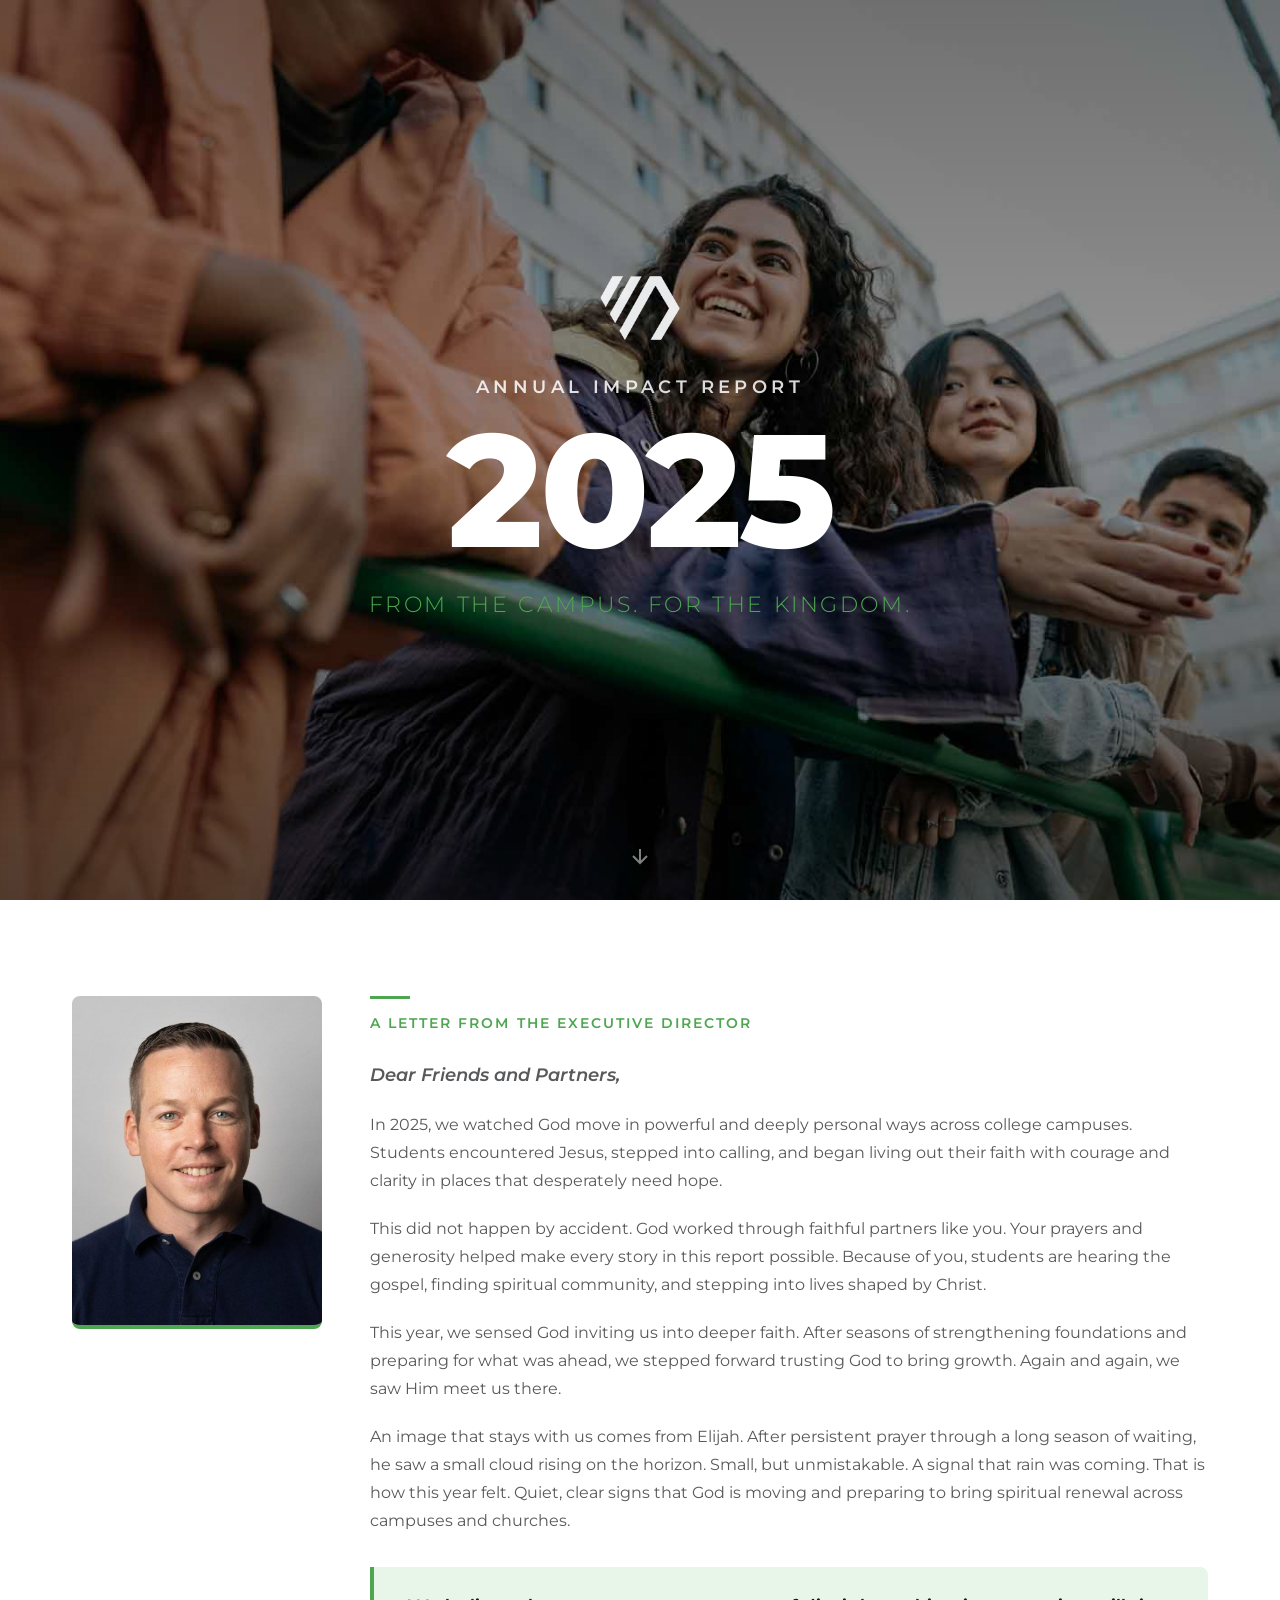
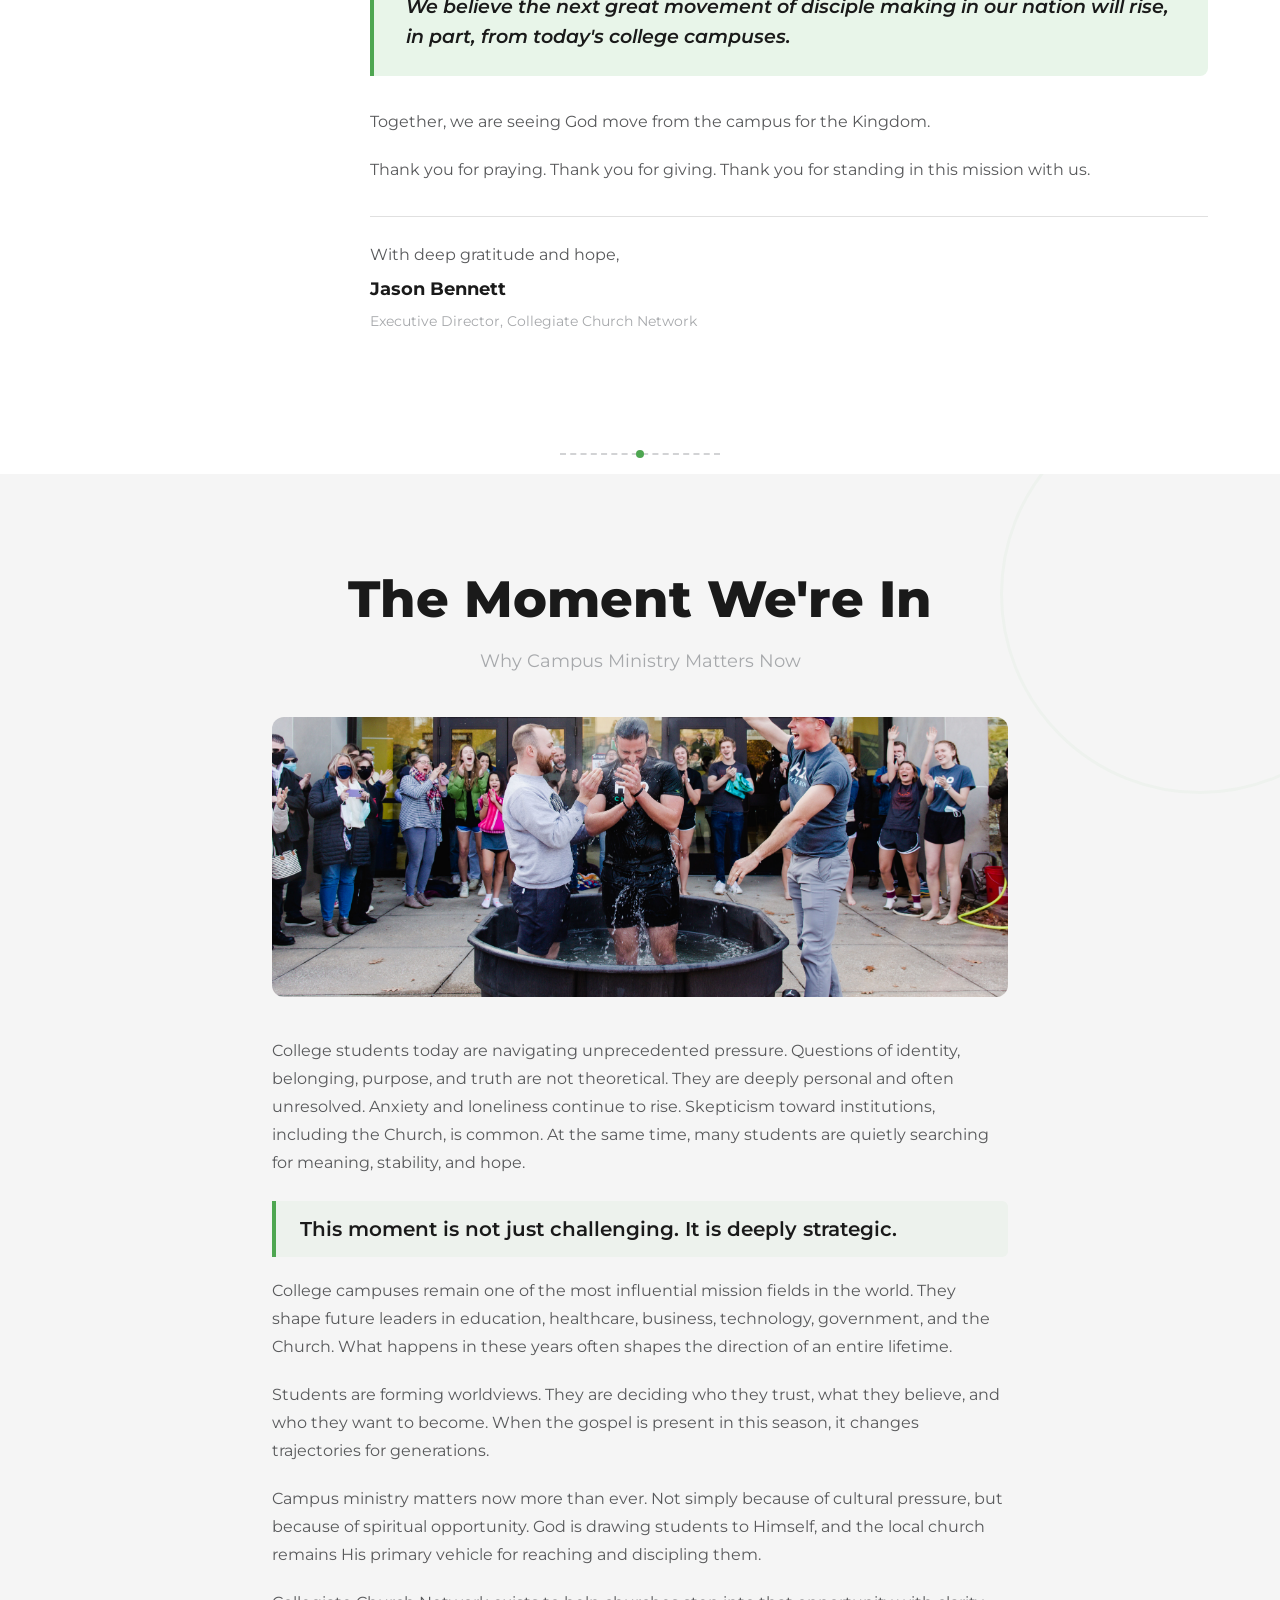
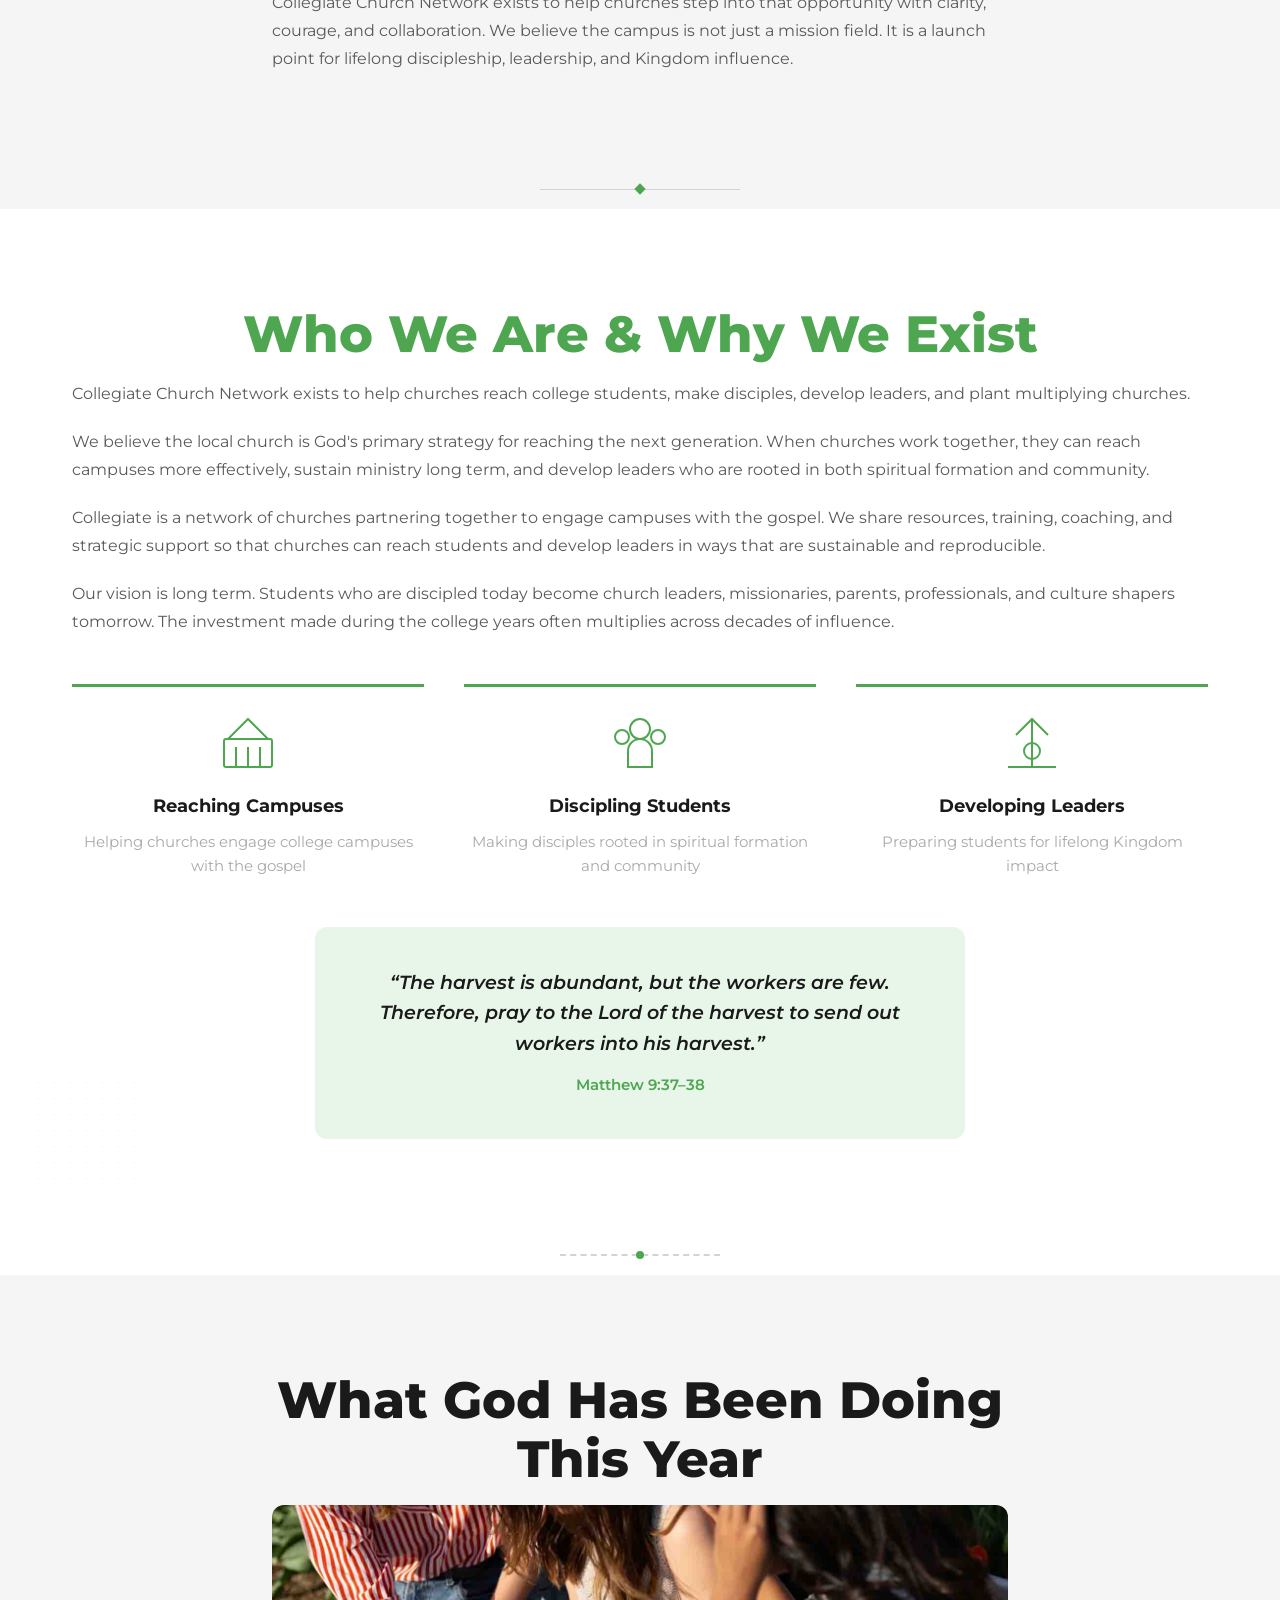
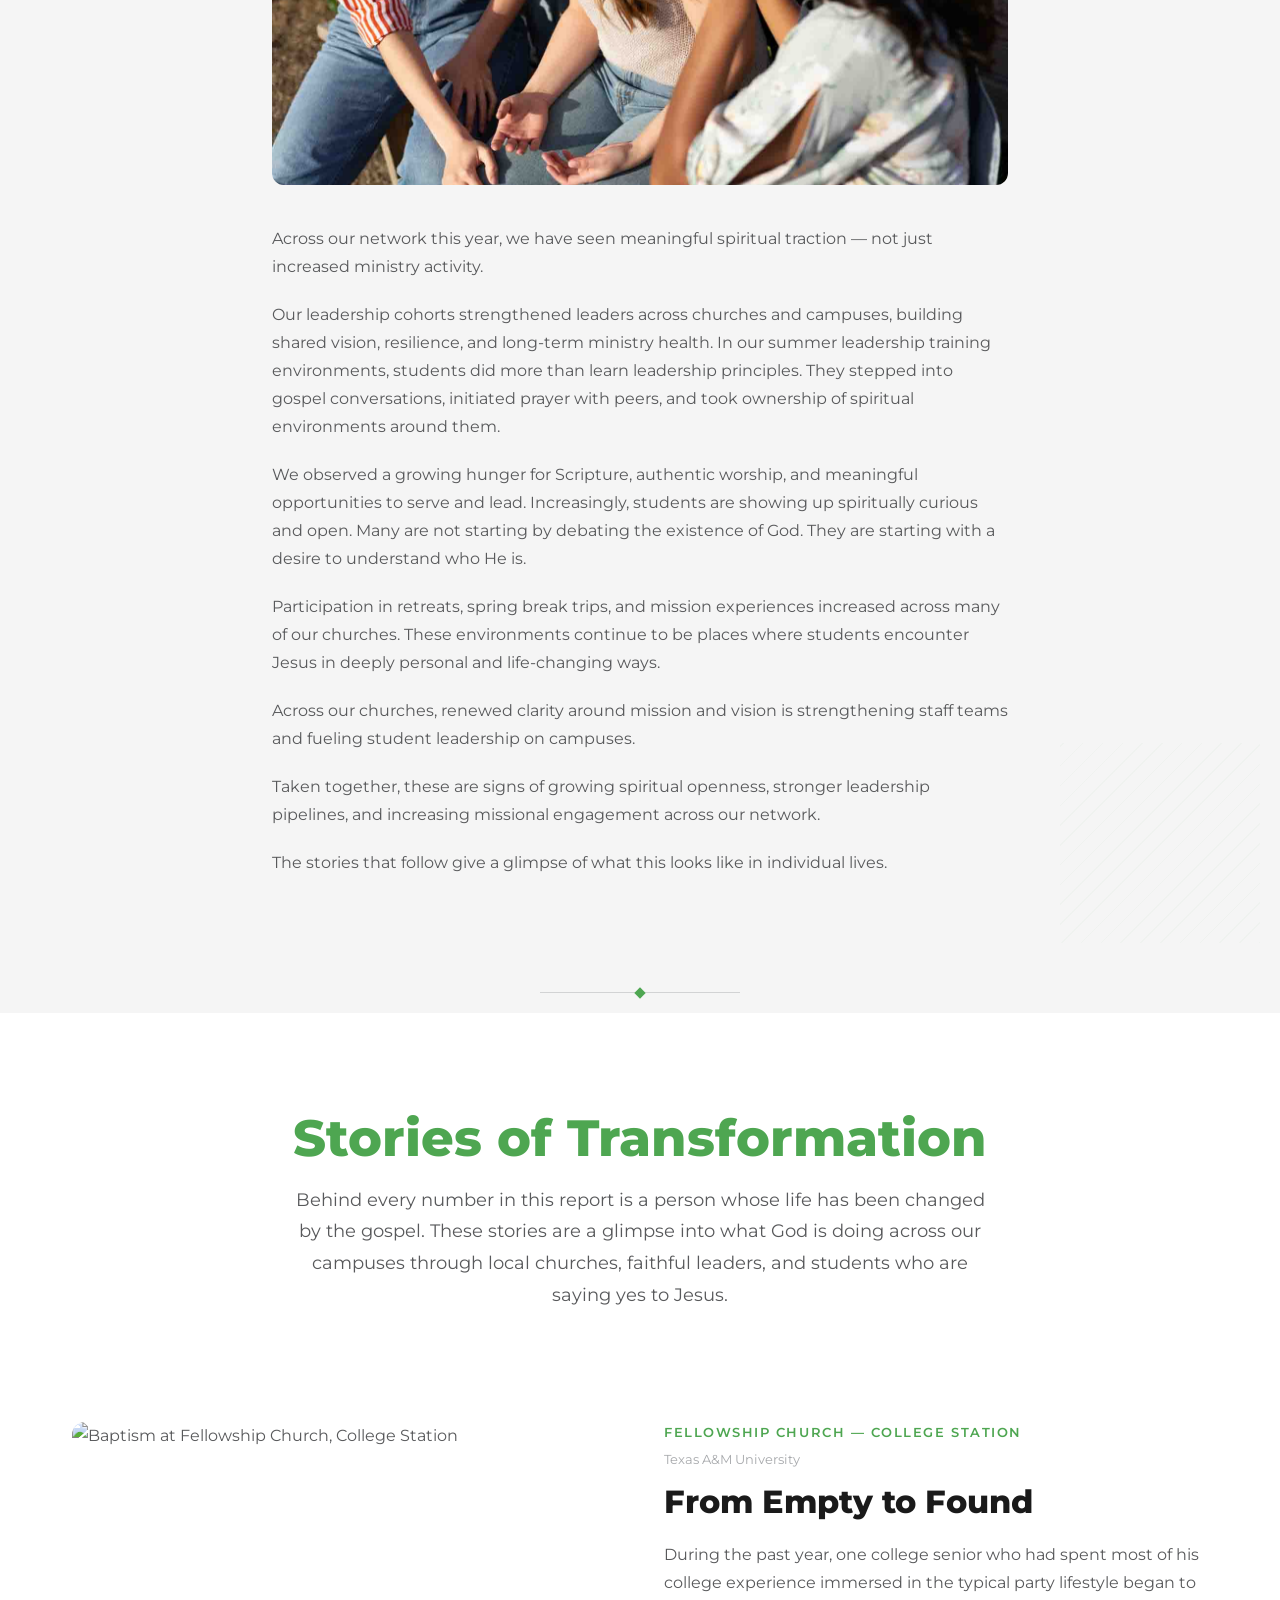
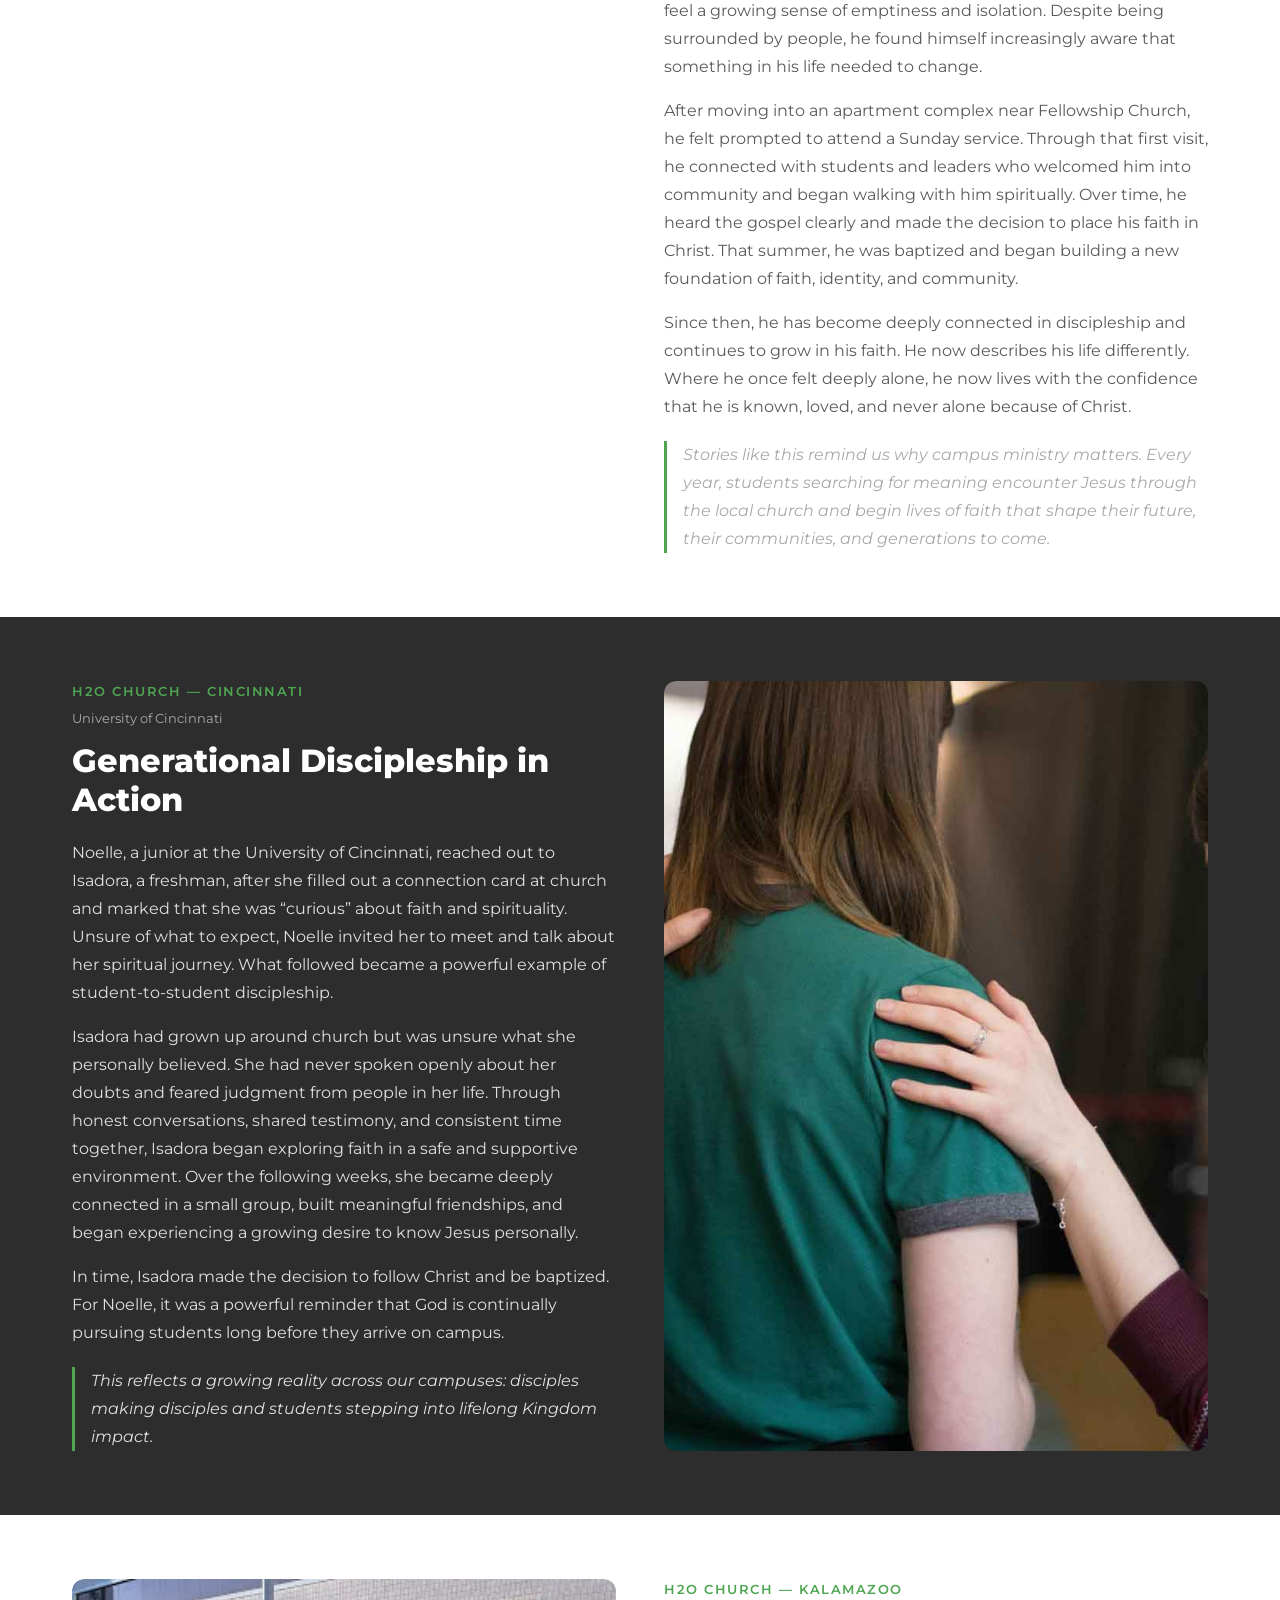
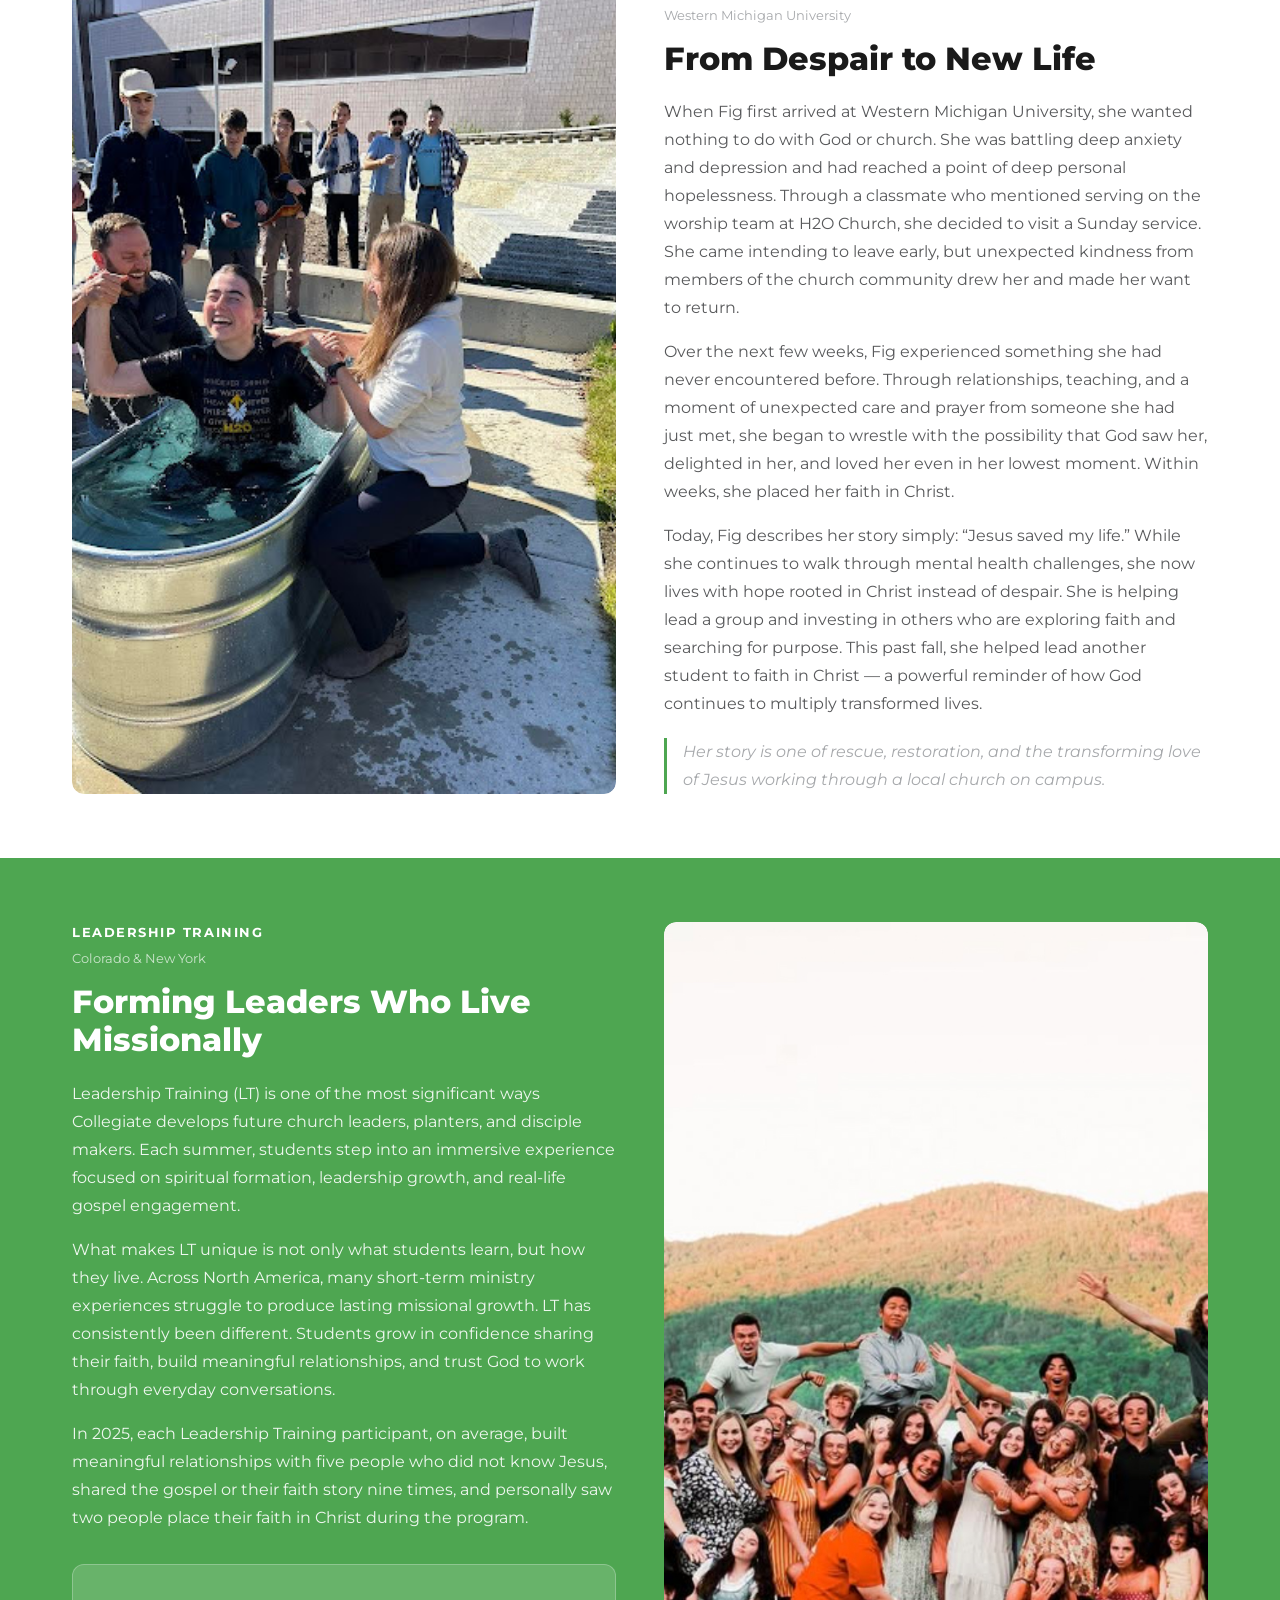
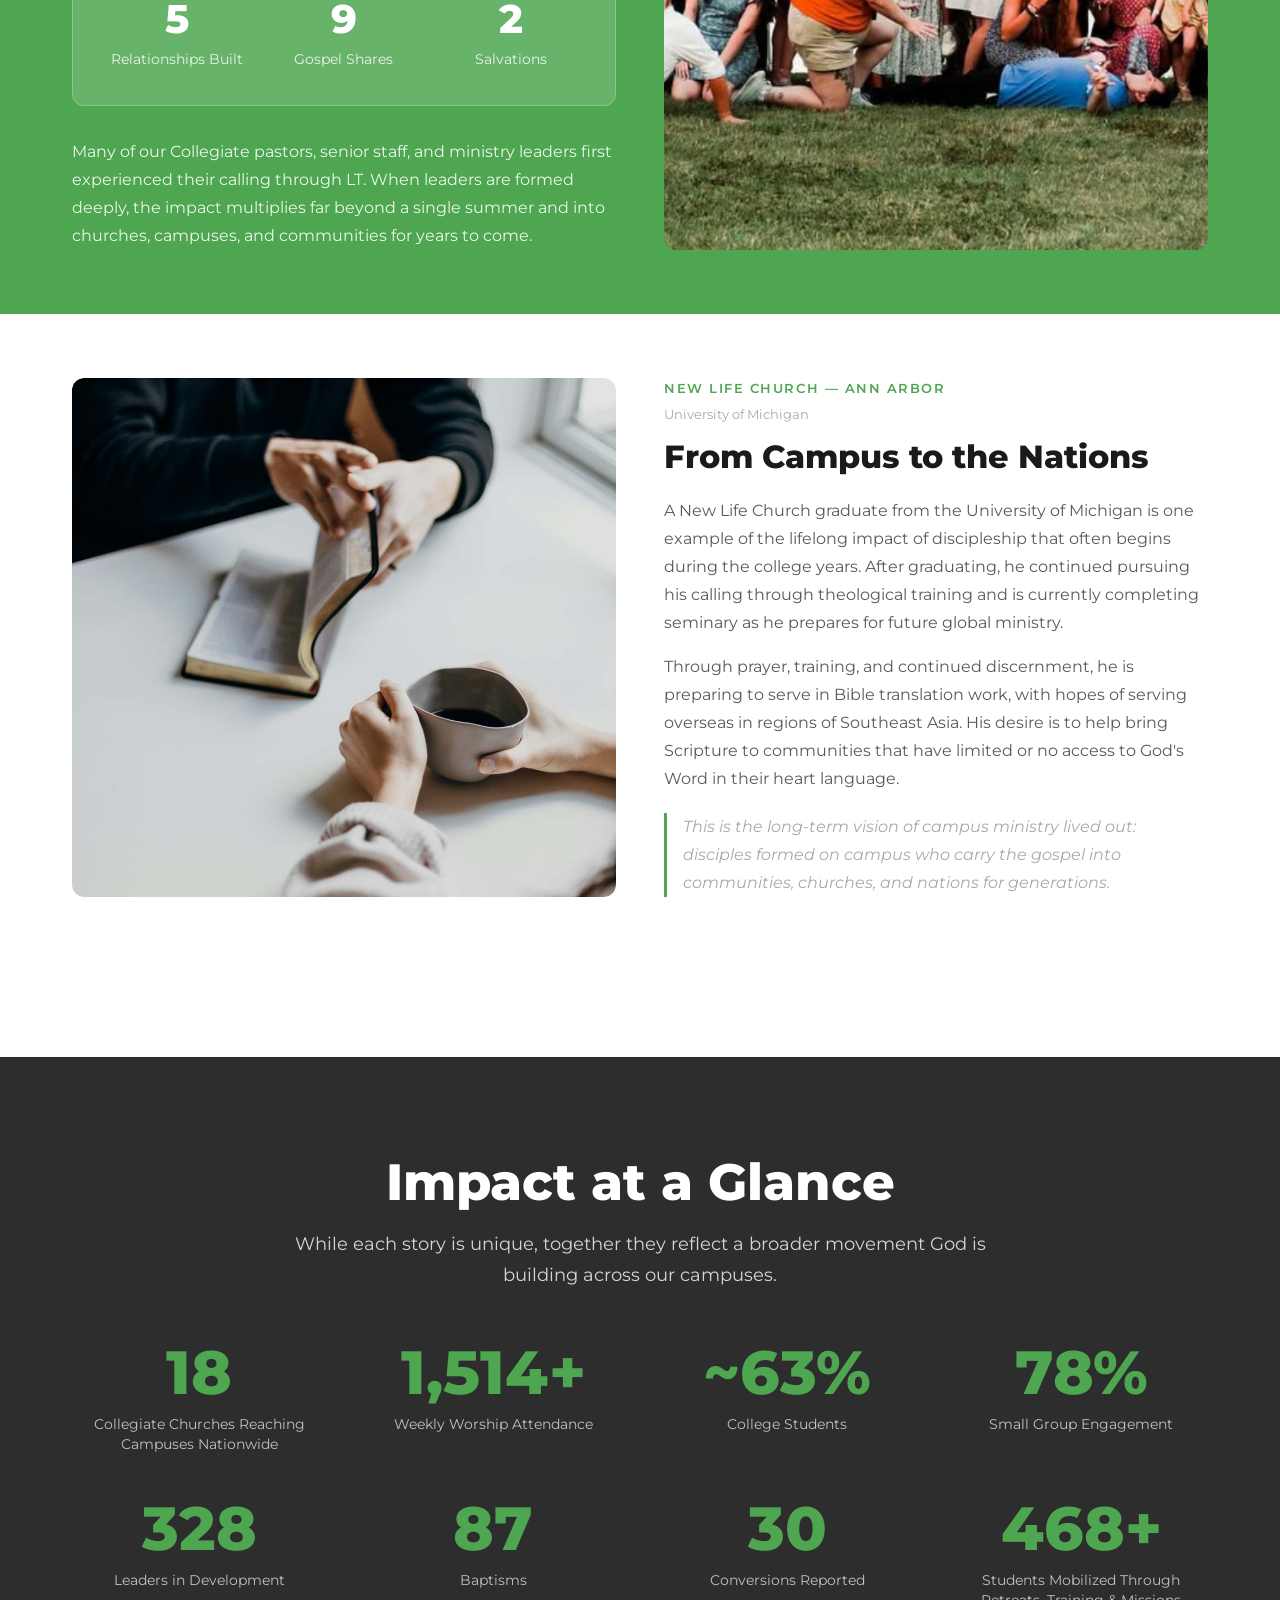
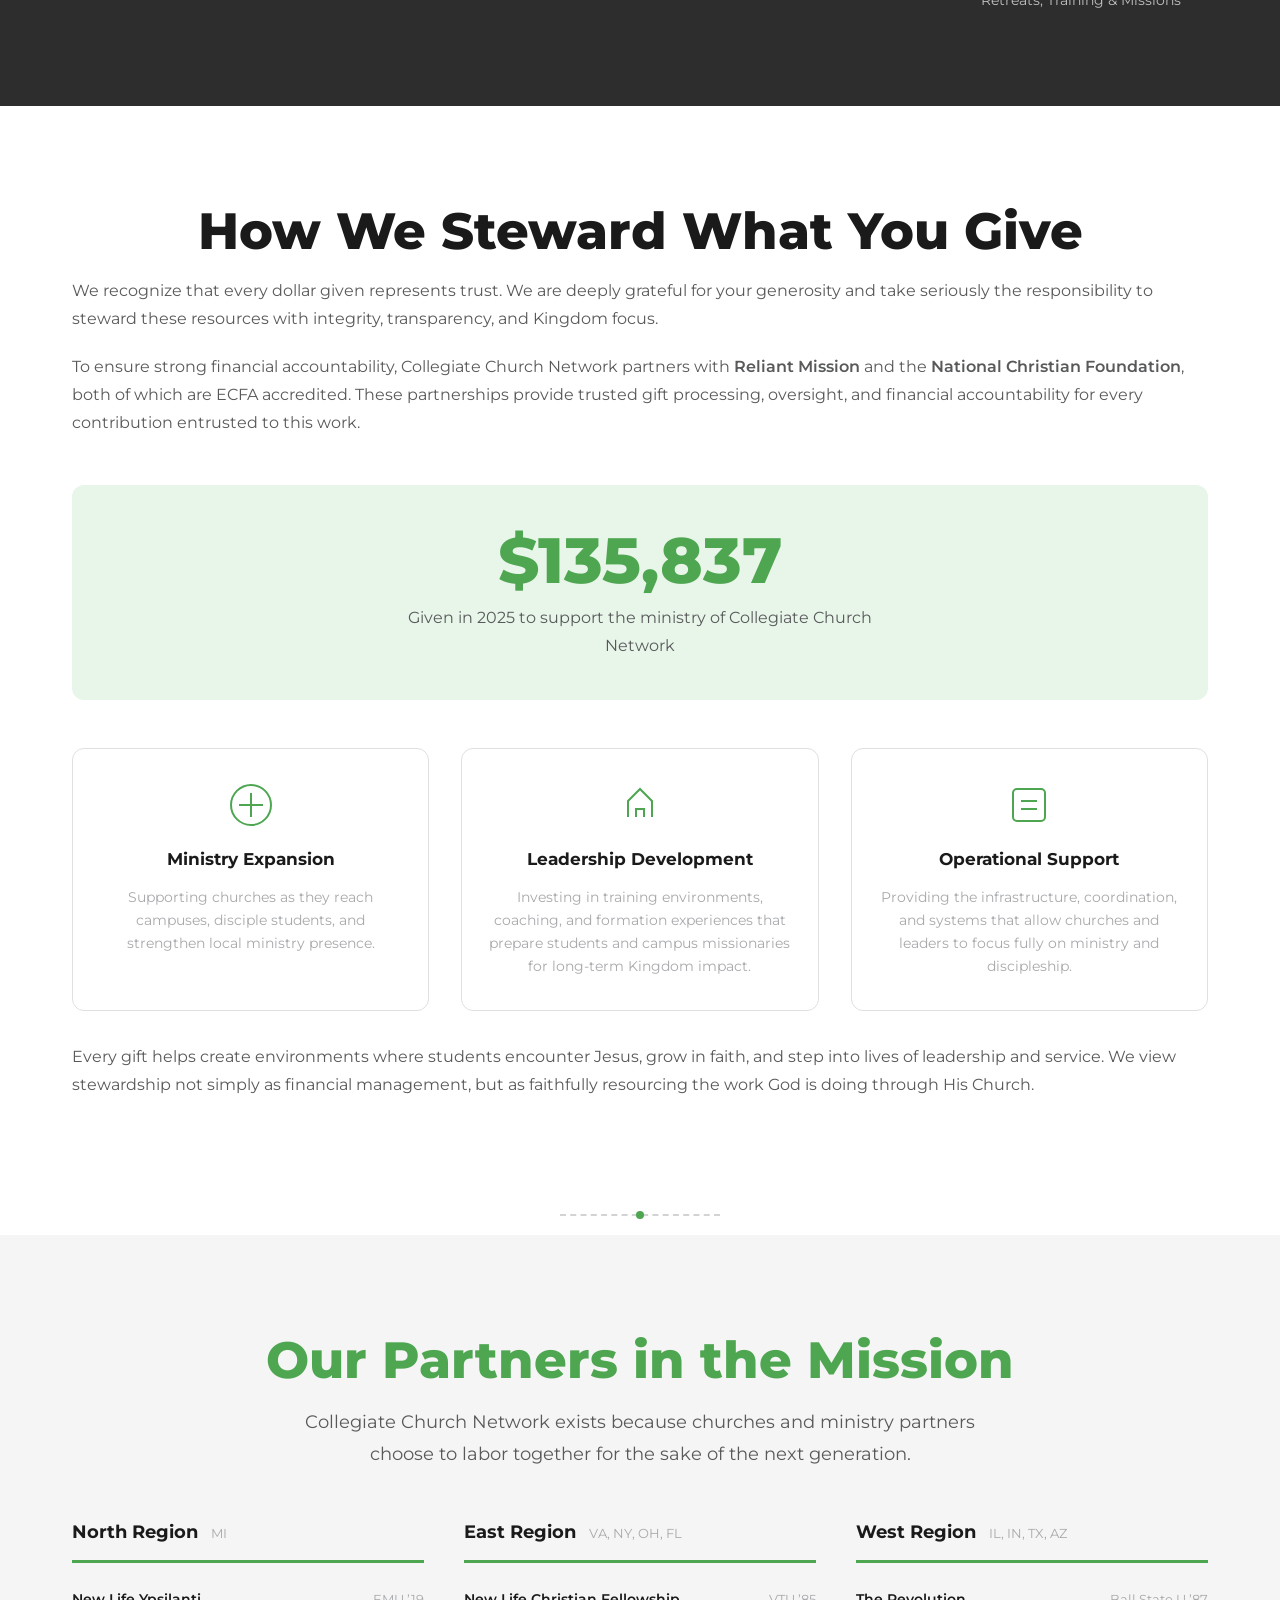
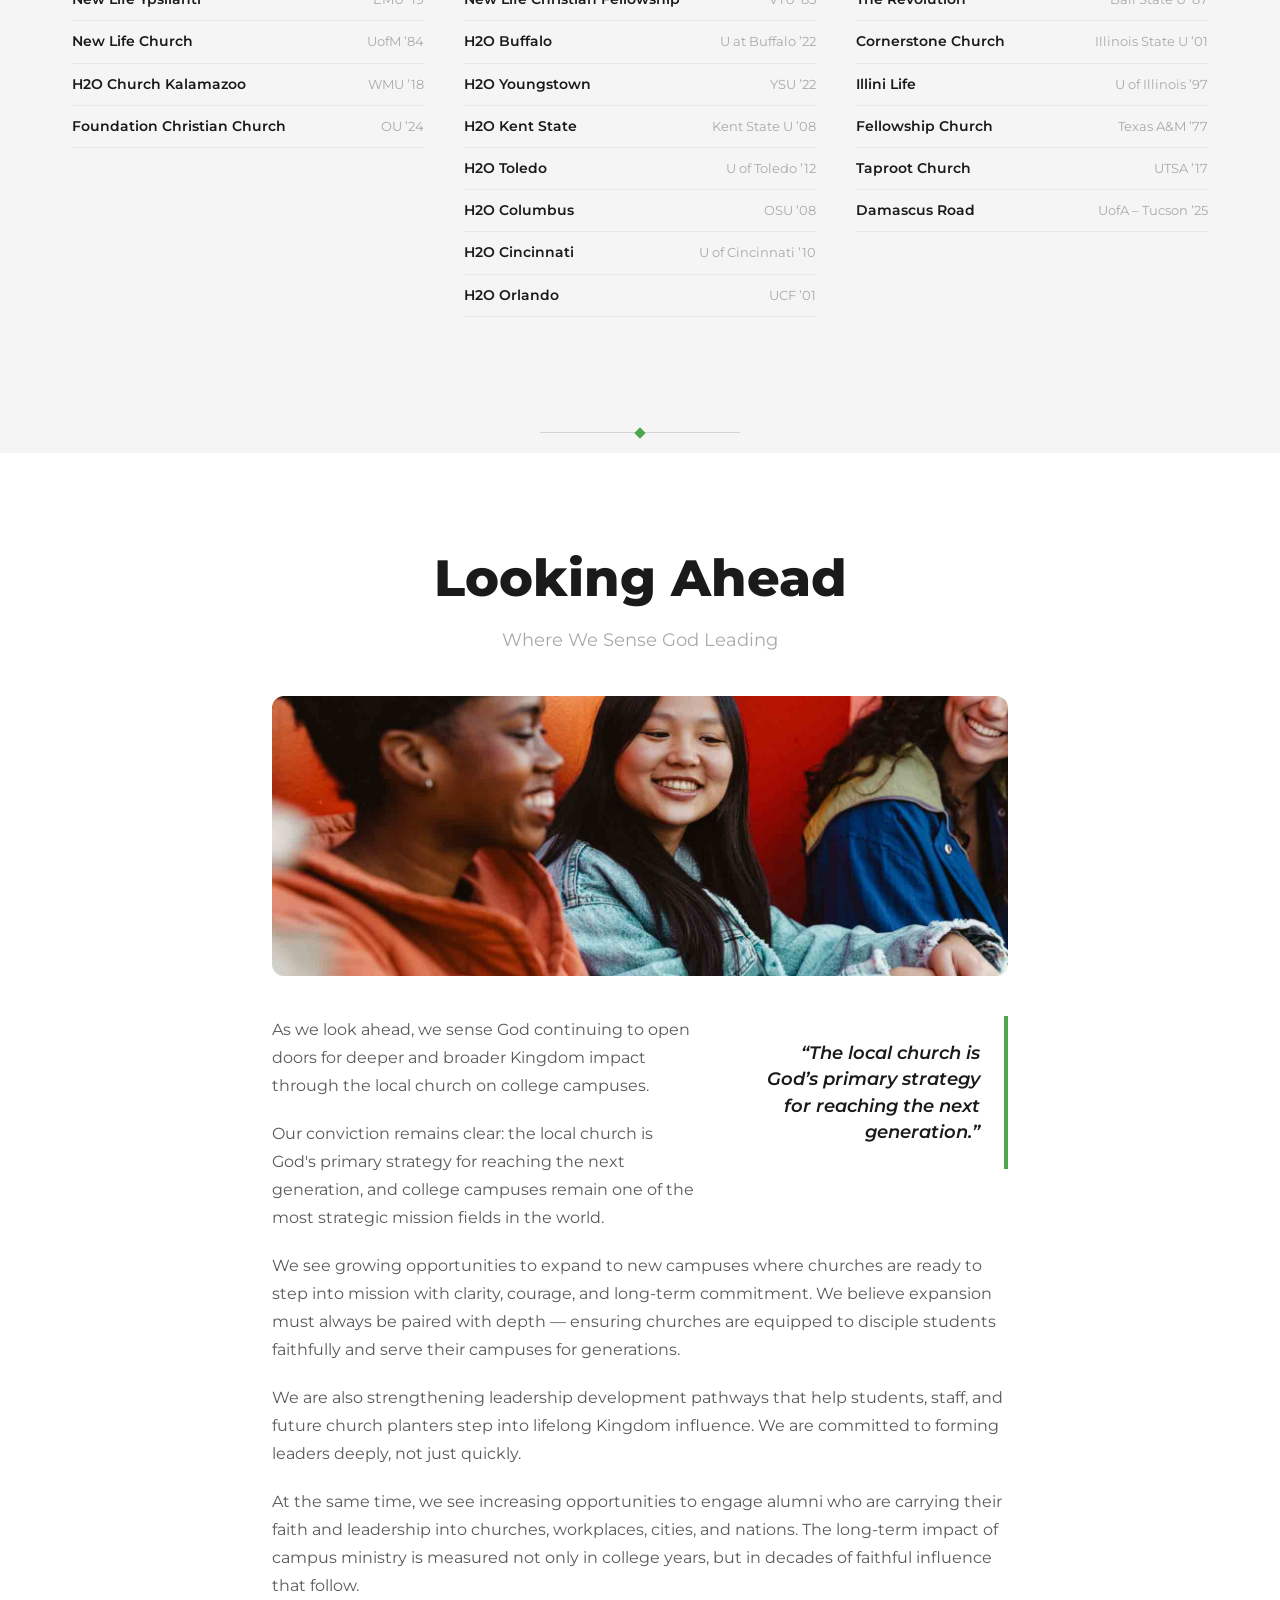
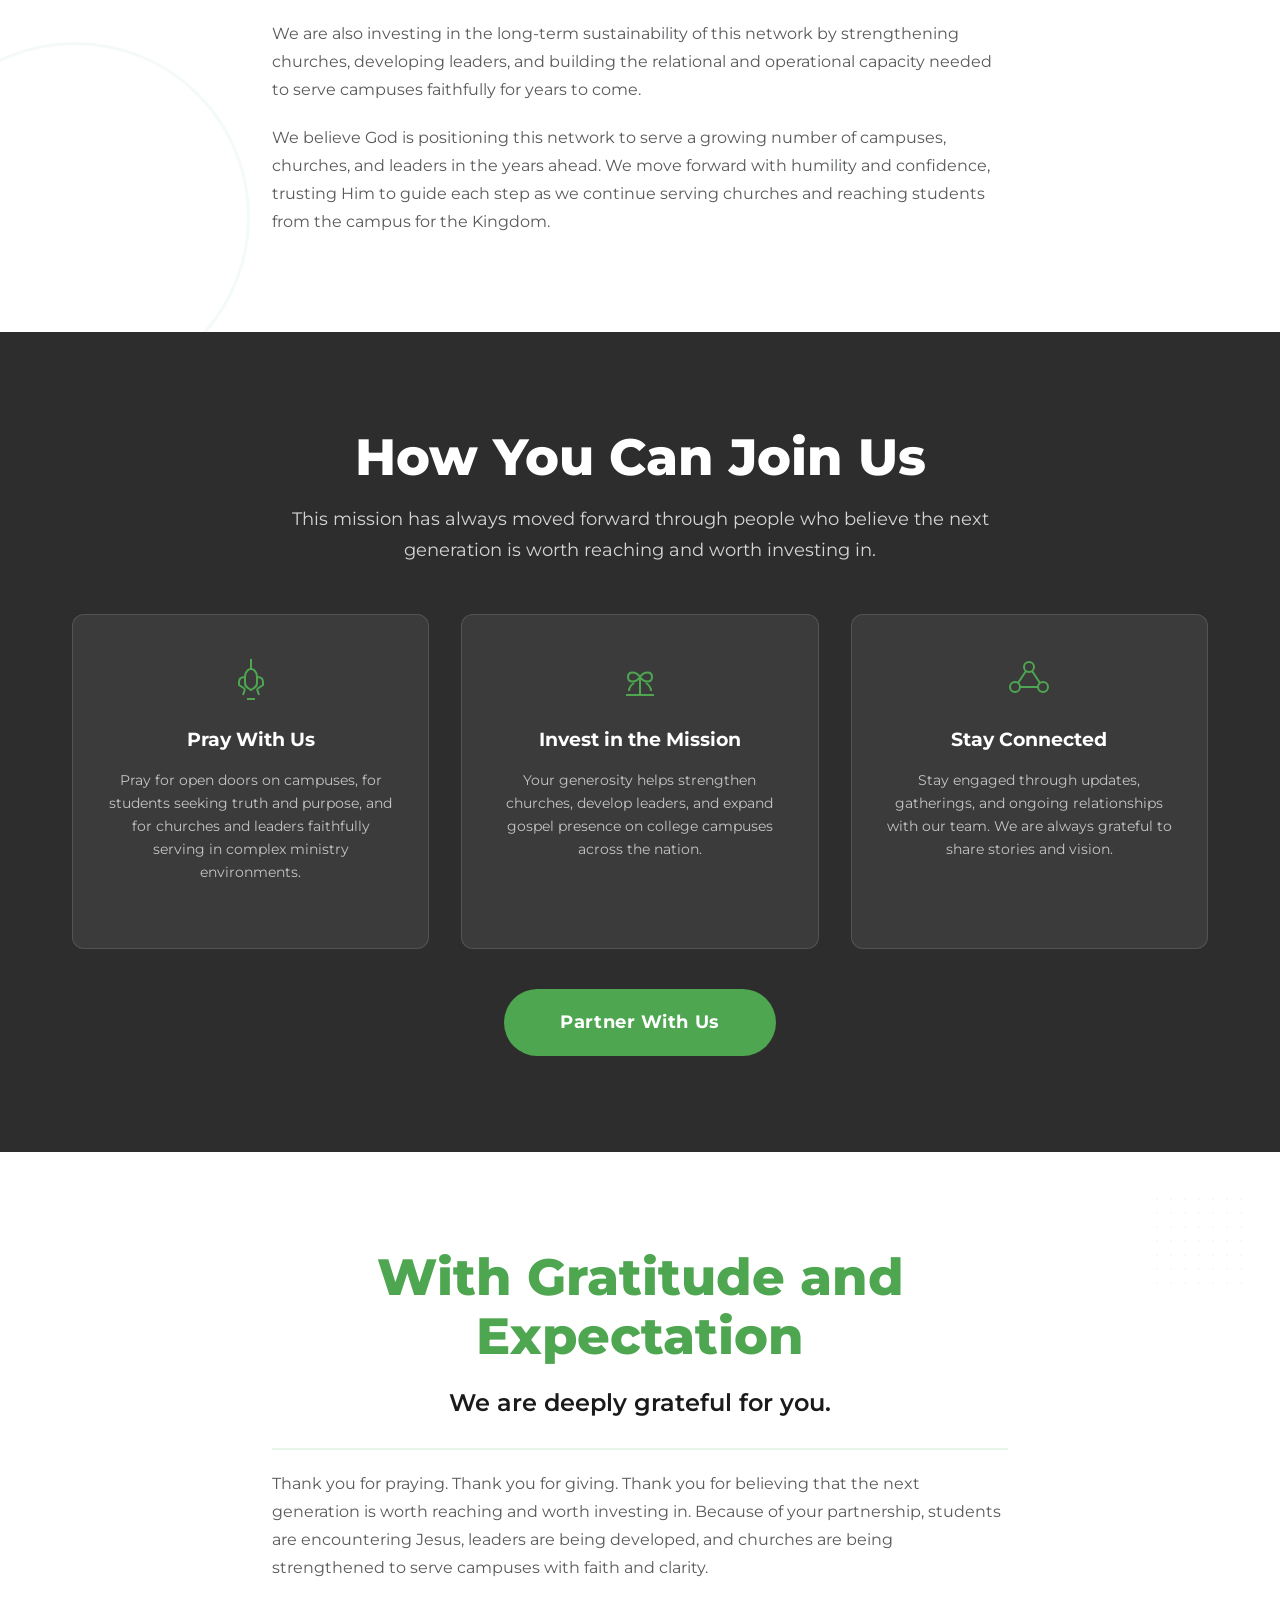
==== commit e2d93c18: "Visual refresh: colored story sections, full-height images, church links, CTA redesign - Story 2 now" ====
--- a/index.html
+++ b/index.html
@@ -194,7 +194,7 @@
       <div class="container">
         <div class="story__grid fade-in">
           <div class="story__image">
-            <img src="images/baptiosmtexas.jpg" alt="Baptism at Fellowship Church, College Station" class="story__photo">
+            <img src="images/IMG_9857.jpg" alt="Baptism at Fellowship Church, College Station" class="story__photo">
           </div>
           <div class="story__content">
             <span class="story__church">Fellowship Church &mdash; College Station</span>
@@ -210,7 +210,7 @@
     </div>
 
     <!-- Story 2 -->
-    <div class="story story--image-right section--off-white" id="story-2">
+    <div class="story story--image-right section--charcoal" id="story-2">
       <div class="container">
         <div class="story__grid fade-in">
           <div class="story__content">
@@ -250,7 +250,7 @@
     </div>
 
     <!-- Story 4 -->
-    <div class="story story--image-right section--off-white" id="story-4">
+    <div class="story story--image-right section--green" id="story-4">
       <div class="container">
         <div class="story__grid fade-in">
           <div class="story__content">
@@ -414,34 +414,34 @@
         <div class="region">
           <h3 class="region__title">North Region <span class="region__states">MI</span></h3>
           <ul class="region__list">
-            <li><strong>New Life Ypsilanti</strong> <span>EMU &rsquo;19</span></li>
-            <li><strong>New Life Church</strong> <span>UofM &rsquo;84</span></li>
-            <li><strong>H2O Church Kalamazoo</strong> <span>WMU &rsquo;18</span></li>
-            <li><strong>Foundation Christian Church</strong> <span>OU &rsquo;24</span></li>
+            <li><strong><a href="https://newlifeemu.org" target="_blank" rel="noopener">New Life Ypsilanti</a></strong> <span>EMU &rsquo;19</span></li>
+            <li><strong><a href="https://www.newlifea2.org/" target="_blank" rel="noopener">New Life Church</a></strong> <span>UofM &rsquo;84</span></li>
+            <li><strong><a href="https://www.h2okzoo.com/" target="_blank" rel="noopener">H2O Church Kalamazoo</a></strong> <span>WMU &rsquo;18</span></li>
+            <li><strong><a href="https://foundationchristian.org" target="_blank" rel="noopener">Foundation Christian Church</a></strong> <span>OU &rsquo;24</span></li>
           </ul>
         </div>
         <div class="region">
           <h3 class="region__title">East Region <span class="region__states">VA, NY, OH, FL</span></h3>
           <ul class="region__list">
-            <li><strong>New Life Christian Fellowship</strong> <span>VTU &rsquo;85</span></li>
-            <li><strong>H2O Buffalo</strong> <span>U at Buffalo &rsquo;22</span></li>
-            <li><strong>H2O Youngstown</strong> <span>YSU &rsquo;22</span></li>
-            <li><strong>H2O Kent State</strong> <span>Kent State U &rsquo;08</span></li>
-            <li><strong>H2O Toledo</strong> <span>U of Toledo &rsquo;12</span></li>
-            <li><strong>H2O Columbus</strong> <span>OSU &rsquo;08</span></li>
-            <li><strong>H2O Cincinnati</strong> <span>U of Cincinnati &rsquo;10</span></li>
-            <li><strong>H2O Orlando</strong> <span>UCF &rsquo;01</span></li>
+            <li><strong><a href="https://nlcf.net" target="_blank" rel="noopener">New Life Christian Fellowship</a></strong> <span>VTU &rsquo;85</span></li>
+            <li><strong><a href="https://www.h2obuffalo.net" target="_blank" rel="noopener">H2O Buffalo</a></strong> <span>U at Buffalo &rsquo;22</span></li>
+            <li><strong><a href="http://h2oysu.org/" target="_blank" rel="noopener">H2O Youngstown</a></strong> <span>YSU &rsquo;22</span></li>
+            <li><strong><a href="https://h2okent.com" target="_blank" rel="noopener">H2O Kent State</a></strong> <span>Kent State U &rsquo;08</span></li>
+            <li><strong><a href="https://h2otoledo.org" target="_blank" rel="noopener">H2O Toledo</a></strong> <span>U of Toledo &rsquo;12</span></li>
+            <li><strong><a href="https://h2ocolumbus.org" target="_blank" rel="noopener">H2O Columbus</a></strong> <span>OSU &rsquo;08</span></li>
+            <li><strong><a href="https://h2ocincinnati.com" target="_blank" rel="noopener">H2O Cincinnati</a></strong> <span>U of Cincinnati &rsquo;10</span></li>
+            <li><strong><a href="https://h2ochurch.org" target="_blank" rel="noopener">H2O Orlando</a></strong> <span>UCF &rsquo;01</span></li>
           </ul>
         </div>
         <div class="region">
           <h3 class="region__title">West Region <span class="region__states">IL, IN, TX, AZ</span></h3>
           <ul class="region__list">
-            <li><strong>The Revolution</strong> <span>Ball State U &rsquo;87</span></li>
-            <li><strong>Cornerstone Church</strong> <span>Illinois State U &rsquo;01</span></li>
-            <li><strong>Illini Life</strong> <span>U of Illinois &rsquo;97</span></li>
-            <li><strong>Fellowship Church</strong> <span>Texas A&amp;M &rsquo;77</span></li>
-            <li><strong>Taproot Church</strong> <span>UTSA &rsquo;17</span></li>
-            <li><strong>Damascus Road</strong> <span>UofA &ndash; Tucson &rsquo;25</span></li>
+            <li><strong><a href="https://www.revoweb.net/" target="_blank" rel="noopener">The Revolution</a></strong> <span>Ball State U &rsquo;87</span></li>
+            <li><strong><a href="https://cornerstoneisu.org" target="_blank" rel="noopener">Cornerstone Church</a></strong> <span>Illinois State U &rsquo;01</span></li>
+            <li><strong><a href="https://illinilife.org" target="_blank" rel="noopener">Illini Life</a></strong> <span>U of Illinois &rsquo;97</span></li>
+            <li><strong><a href="https://fellowshipbcs.org" target="_blank" rel="noopener">Fellowship Church</a></strong> <span>Texas A&amp;M &rsquo;77</span></li>
+            <li><strong><a href="https://taprootsa.org/" target="_blank" rel="noopener">Taproot Church</a></strong> <span>UTSA &rsquo;17</span></li>
+            <li><strong><a href="https://damascusroadtucson.com/" target="_blank" rel="noopener">Damascus Road</a></strong> <span>UofA &ndash; Tucson &rsquo;25</span></li>
           </ul>
         </div>
       </div>
@@ -483,35 +483,52 @@
       <div class="cta-grid fade-in">
         <div class="cta-card">
           <div class="cta-card__icon">
+            <!-- Praying hands icon -->
             <svg viewBox="0 0 48 48" fill="none" stroke="currentColor" stroke-width="2">
-              <path d="M24 4C14 4 6 12 6 22c0 6 3 11 8 14v8l6-4 6 4v-8c5-3 8-8 8-14 0-10-8-18-18-18z"/>
+              <path d="M24 4v10M24 14c-2 0-6 2-6 8v6c0 2 1 4 3 5l3 2 3-2c2-1 3-3 3-5v-6c0-6-4-8-6-8z"/>
+              <path d="M18 22c-3 0-6 1-6 5v3l6 4"/>
+              <path d="M30 22c3 0 6 1 6 5v3l-6 4"/>
+              <path d="M18 34l-2 6M30 34l2 6"/>
+              <path d="M20 44h8"/>
             </svg>
           </div>
           <h3>Pray With Us</h3>
           <p>Pray for open doors on campuses, for students seeking truth and purpose, and for churches and leaders faithfully serving in complex ministry environments.</p>
-          <a href="https://collegiate.church/partner" class="cta-card__button" target="_blank" rel="noopener">Join in Prayer</a>
         </div>
         <div class="cta-card">
           <div class="cta-card__icon">
+            <!-- Giving/seed growing icon -->
             <svg viewBox="0 0 48 48" fill="none" stroke="currentColor" stroke-width="2">
-              <path d="M24 4l6 12h14l-11 8 4 14-13-9-13 9 4-14L4 16h14z"/>
+              <path d="M24 40V22"/>
+              <path d="M24 22c-4-6-12-6-12 0s8 6 12 0z"/>
+              <path d="M24 22c4-6 12-6 12 0s-8 6-12 0z"/>
+              <path d="M18 28c-3 2-5 4-5 8"/>
+              <path d="M30 28c3 2 5 4 5 8"/>
+              <line x1="10" y1="40" x2="38" y2="40"/>
             </svg>
           </div>
           <h3>Invest in the Mission</h3>
           <p>Your generosity helps strengthen churches, develop leaders, and expand gospel presence on college campuses across the nation.</p>
-          <a href="https://collegiate.church/give" class="cta-card__button" target="_blank" rel="noopener">Give Today</a>
         </div>
         <div class="cta-card">
           <div class="cta-card__icon">
+            <!-- Connected people/network icon -->
             <svg viewBox="0 0 48 48" fill="none" stroke="currentColor" stroke-width="2">
-              <circle cx="24" cy="24" r="20"/>
-              <path d="M16 24h16M24 16v16"/>
+              <circle cx="24" cy="12" r="5"/>
+              <circle cx="10" cy="32" r="5"/>
+              <circle cx="38" cy="32" r="5"/>
+              <line x1="21" y1="16" x2="13" y2="28"/>
+              <line x1="27" y1="16" x2="35" y2="28"/>
+              <line x1="15" y1="32" x2="33" y2="32"/>
             </svg>
           </div>
           <h3>Stay Connected</h3>
           <p>Stay engaged through updates, gatherings, and ongoing relationships with our team. We are always grateful to share stories and vision.</p>
-          <a href="https://collegiate.church/partner" class="cta-card__button" target="_blank" rel="noopener">Connect With Us</a>
-        </div>
+        </div>
+      </div>
+
+      <div class="cta-single fade-in">
+        <a href="https://collegiate.church/partner" class="cta-single__button" target="_blank" rel="noopener">Partner With Us</a>
       </div>
     </div>
   </section>
--- a/styles.css
+++ b/styles.css
@@ -79,7 +79,7 @@
   top: 0;
   left: 0;
   width: 0%;
-  height: 4px;
+  height: 8px;
   background: var(--green);
   z-index: 9999;
   transition: width 0.05s linear;
@@ -111,6 +111,86 @@
 
 .section--dark {
   background: var(--charcoal);
+  color: var(--white);
+}
+
+.section--green {
+  background: var(--green);
+  color: var(--white);
+}
+
+.section--green .section__heading {
+  color: var(--white);
+}
+
+.section--green .section__intro {
+  color: rgba(255, 255, 255, 0.85);
+}
+
+.section--green .prose p,
+.section--green .story__content p {
+  color: rgba(255, 255, 255, 0.9);
+}
+
+.section--green .story__church {
+  color: var(--white);
+  font-weight: var(--fw-bold);
+}
+
+.section--green .story__campus {
+  color: rgba(255, 255, 255, 0.7);
+}
+
+.section--green .story__title {
+  color: var(--white);
+}
+
+.section--green .story__reflection {
+  color: rgba(255, 255, 255, 0.75);
+  border-left-color: rgba(255, 255, 255, 0.5);
+}
+
+.section--green .stat-callout {
+  background: rgba(255, 255, 255, 0.15);
+  border-color: rgba(255, 255, 255, 0.25);
+}
+
+.section--green .stat-callout__number {
+  color: var(--white);
+}
+
+.section--green .stat-callout__label {
+  color: rgba(255, 255, 255, 0.85);
+}
+
+/* Charcoal section variant for stories */
+.section--charcoal {
+  background: var(--charcoal);
+  color: var(--white);
+}
+
+.section--charcoal .story__church {
+  color: var(--green);
+}
+
+.section--charcoal .story__campus {
+  color: rgba(255, 255, 255, 0.6);
+}
+
+.section--charcoal .story__title {
+  color: var(--white);
+}
+
+.section--charcoal .story__content p {
+  color: rgba(255, 255, 255, 0.85);
+}
+
+.section--charcoal .story__reflection {
+  color: rgba(255, 255, 255, 0.65);
+  border-left-color: var(--green);
+}
+
+.section--charcoal .section__heading {
   color: var(--white);
 }
 
@@ -436,7 +516,7 @@
   display: grid;
   grid-template-columns: 1fr 1fr;
   gap: 3rem;
-  align-items: center;
+  align-items: stretch;
 }
 
 .story__image-placeholder {
@@ -459,9 +539,18 @@
   object-fit: cover;
 }
 
+.story__image {
+  position: relative;
+  min-height: 400px;
+  border-radius: 12px;
+  overflow: hidden;
+}
+
 .story__photo {
+  position: absolute;
+  inset: 0;
   width: 100%;
-  aspect-ratio: 4 / 3;
+  height: 100%;
   object-fit: cover;
   border-radius: 12px;
 }
@@ -681,6 +770,16 @@
   color: var(--near-black);
 }
 
+.region__list li strong a {
+  color: var(--near-black);
+  text-decoration: none;
+  transition: color 0.2s ease;
+}
+
+.region__list li strong a:hover {
+  color: var(--green);
+}
+
 .region__list li span {
   font-size: 0.8rem;
   color: var(--grey-light);
@@ -754,6 +853,34 @@
   background: var(--green-dark);
   color: var(--white);
   transform: scale(1.03);
+}
+
+/* CTA single button layout */
+.cta-single {
+  text-align: center;
+  margin-top: 2.5rem;
+}
+
+.cta-single__button {
+  display: inline-block;
+  padding: 1.1rem 3.5rem;
+  background: var(--green);
+  color: var(--white);
+  font-family: var(--font);
+  font-size: 1.15rem;
+  font-weight: var(--fw-bold);
+  border: none;
+  border-radius: 50px;
+  cursor: pointer;
+  transition: background 0.2s ease, transform 0.2s ease;
+  text-decoration: none;
+  letter-spacing: 0.03em;
+}
+
+.cta-single__button:hover {
+  background: var(--green-dark);
+  color: var(--white);
+  transform: scale(1.04);
 }
 
 /* ============================================================
@@ -1116,6 +1243,11 @@
     gap: 2rem;
   }
 
+  .story__image {
+    min-height: 280px;
+    position: relative;
+  }
+
   /* On mobile, always show image first regardless of layout direction */
   .story--image-right .story__grid .story__content {
     order: 2;
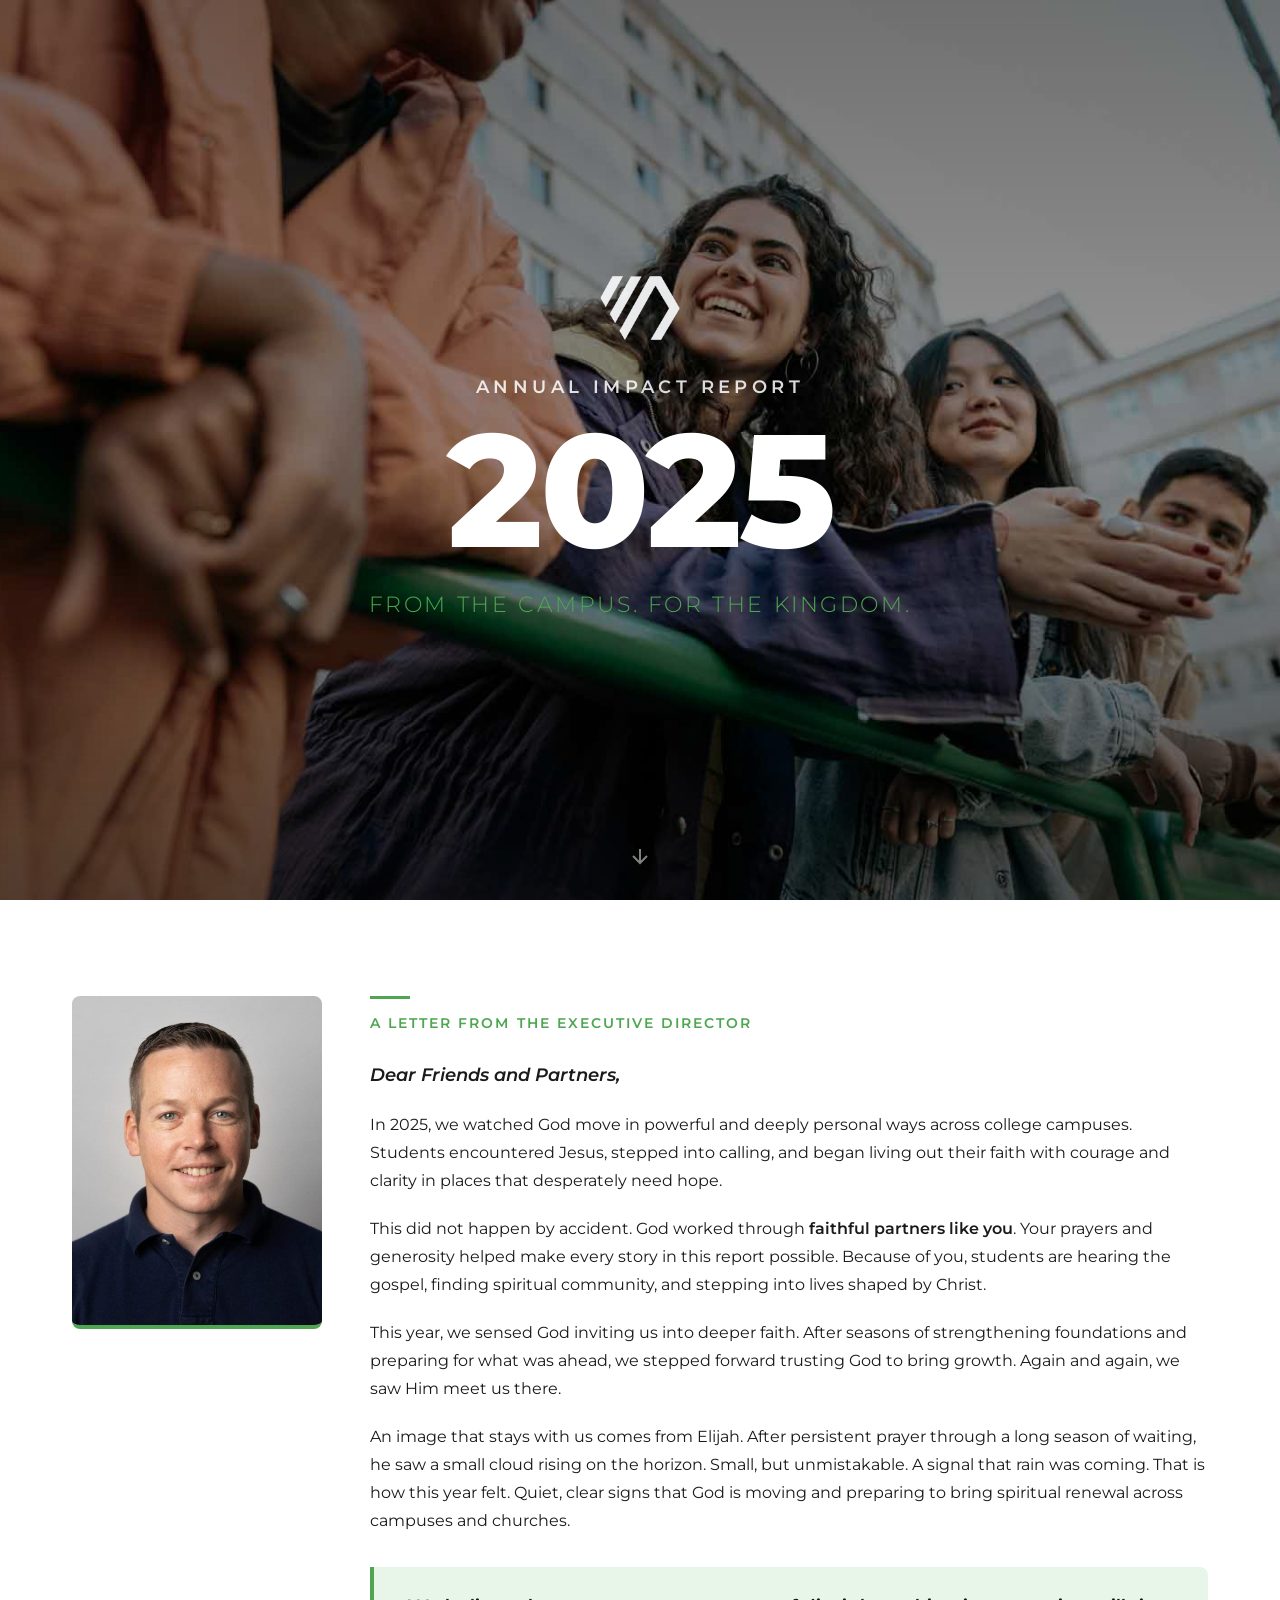
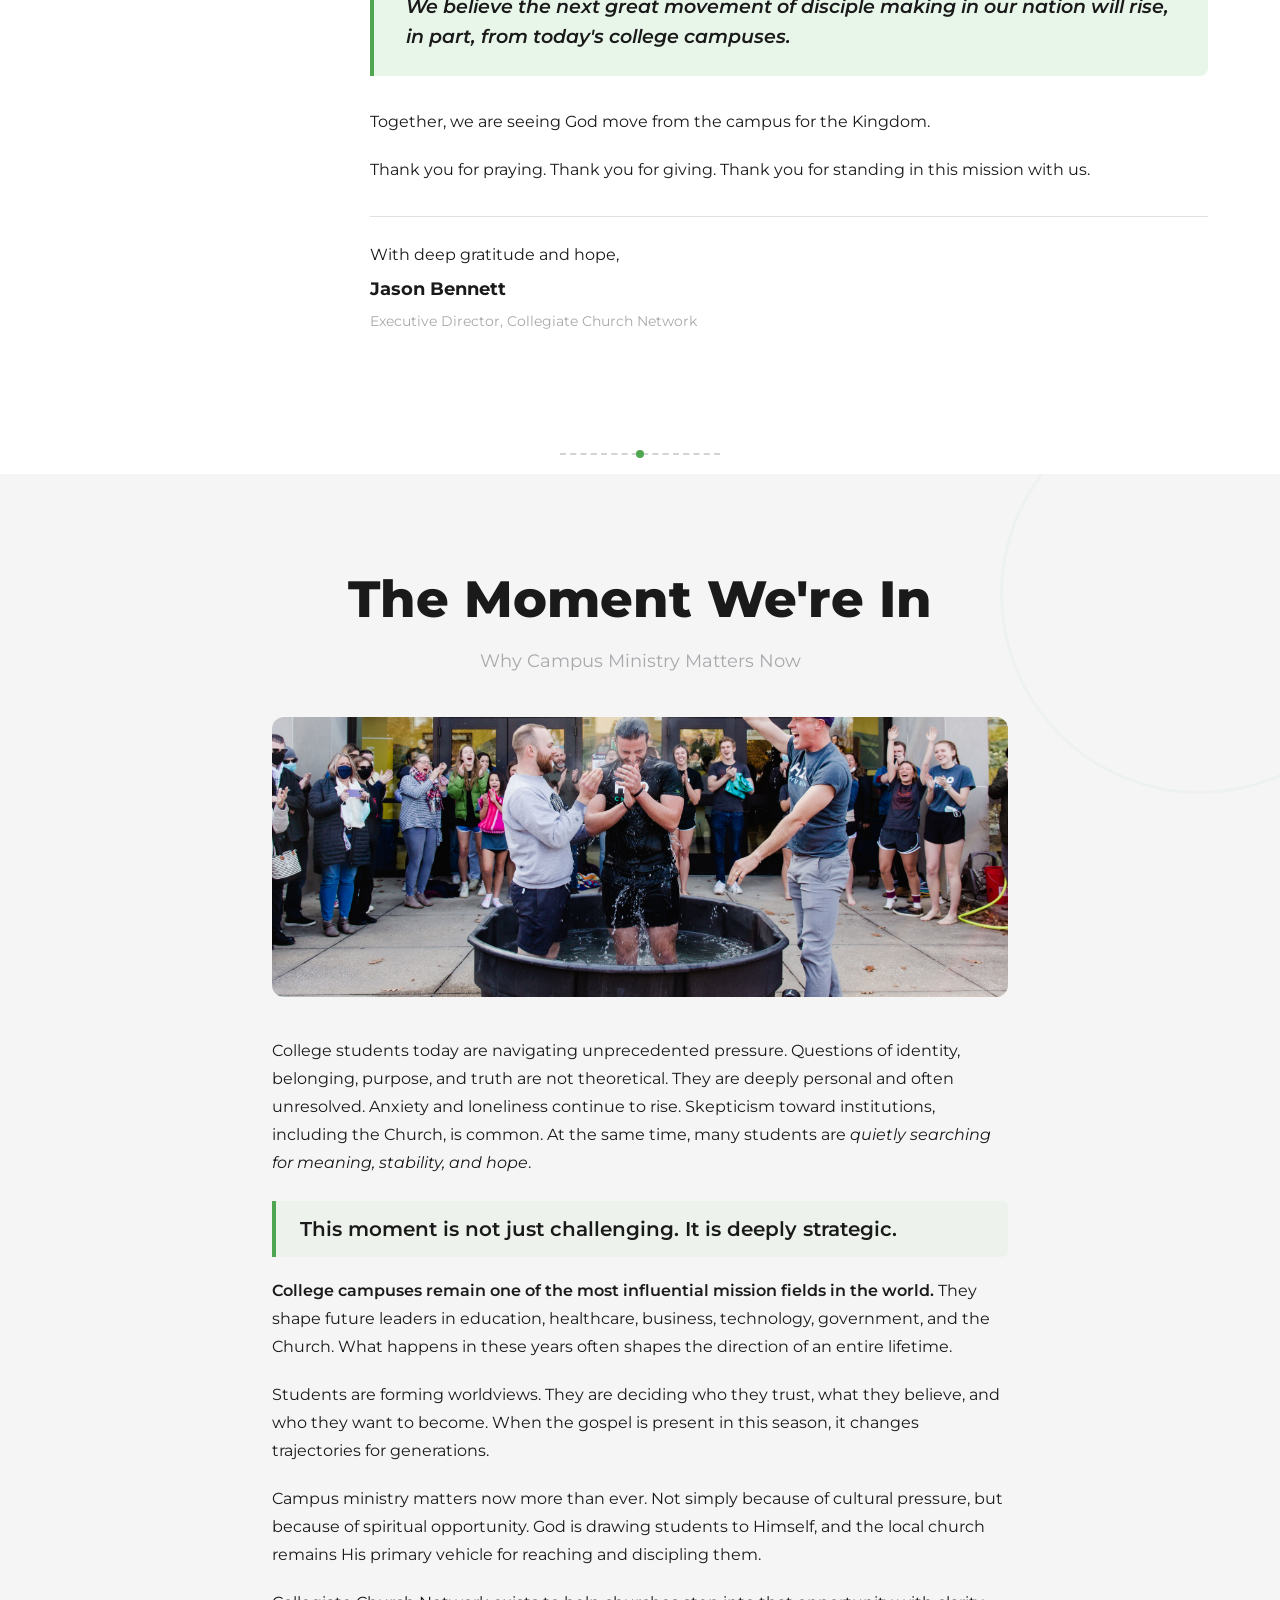
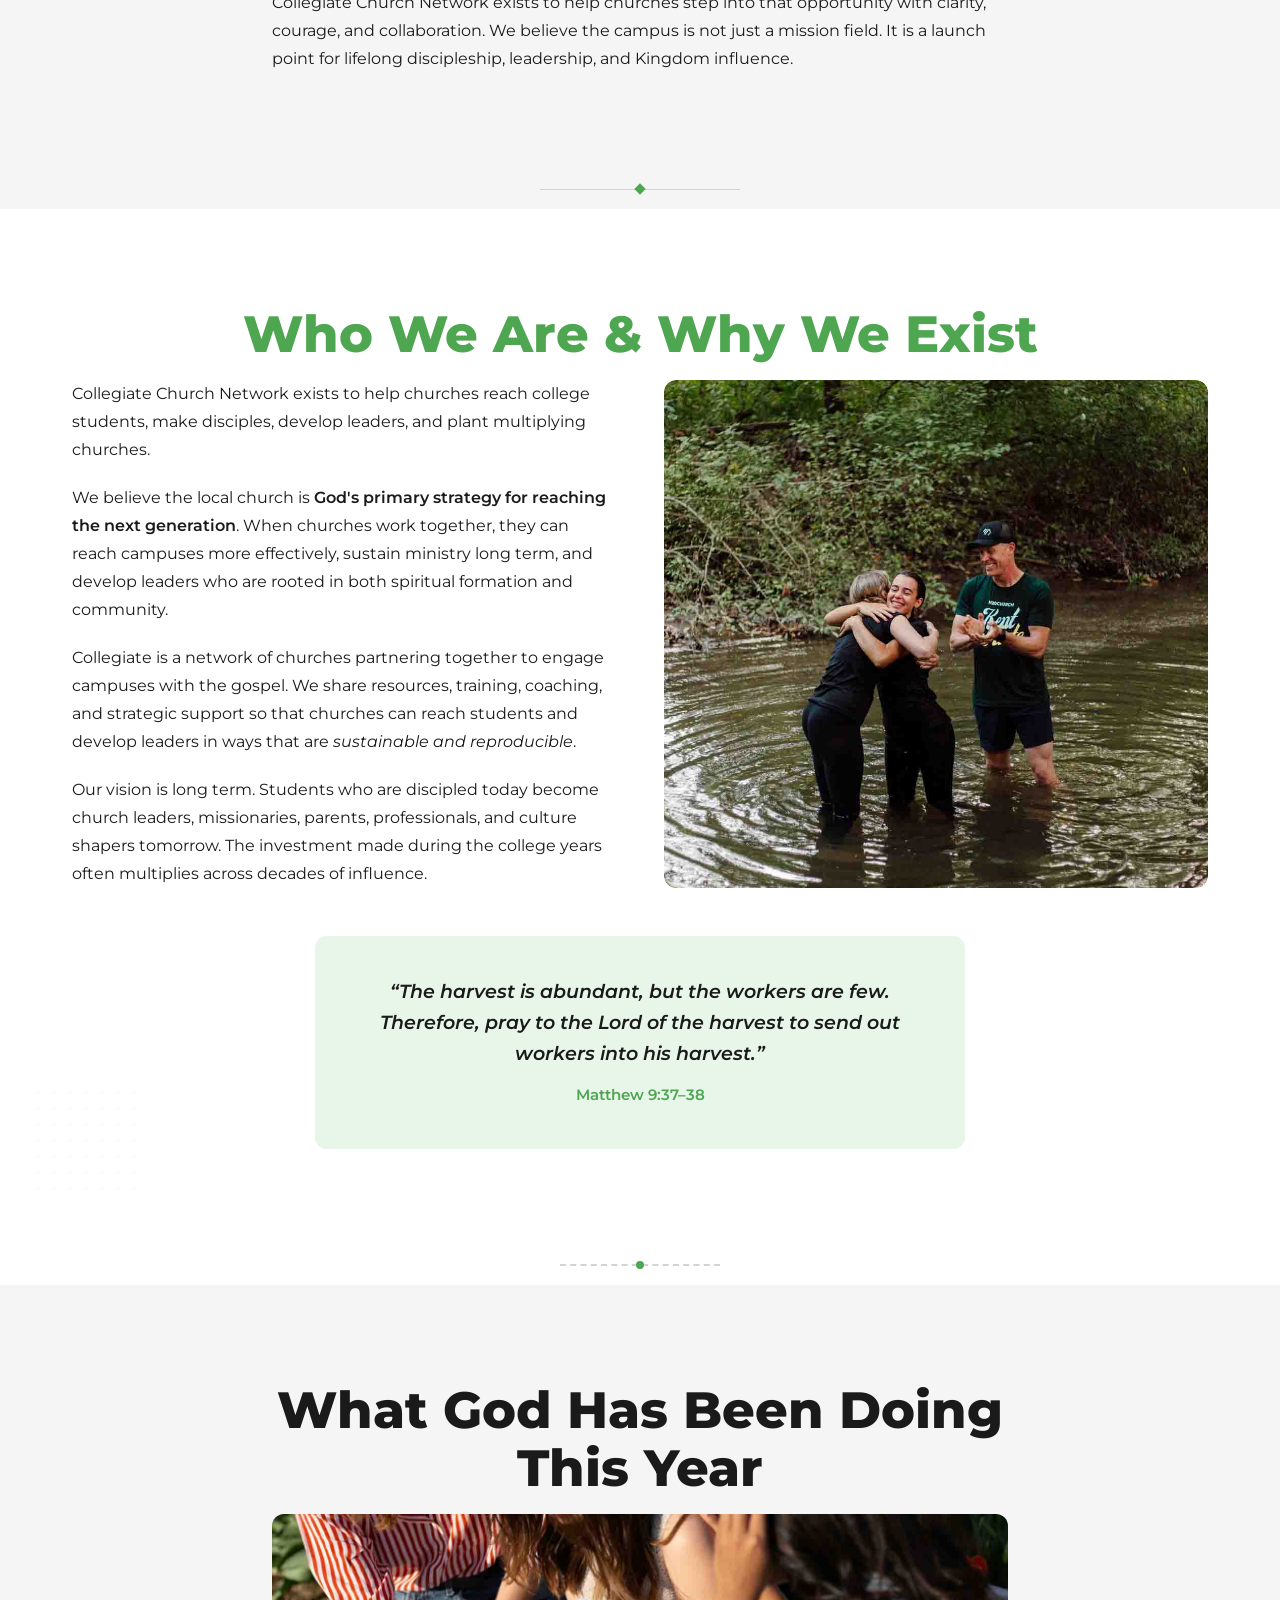
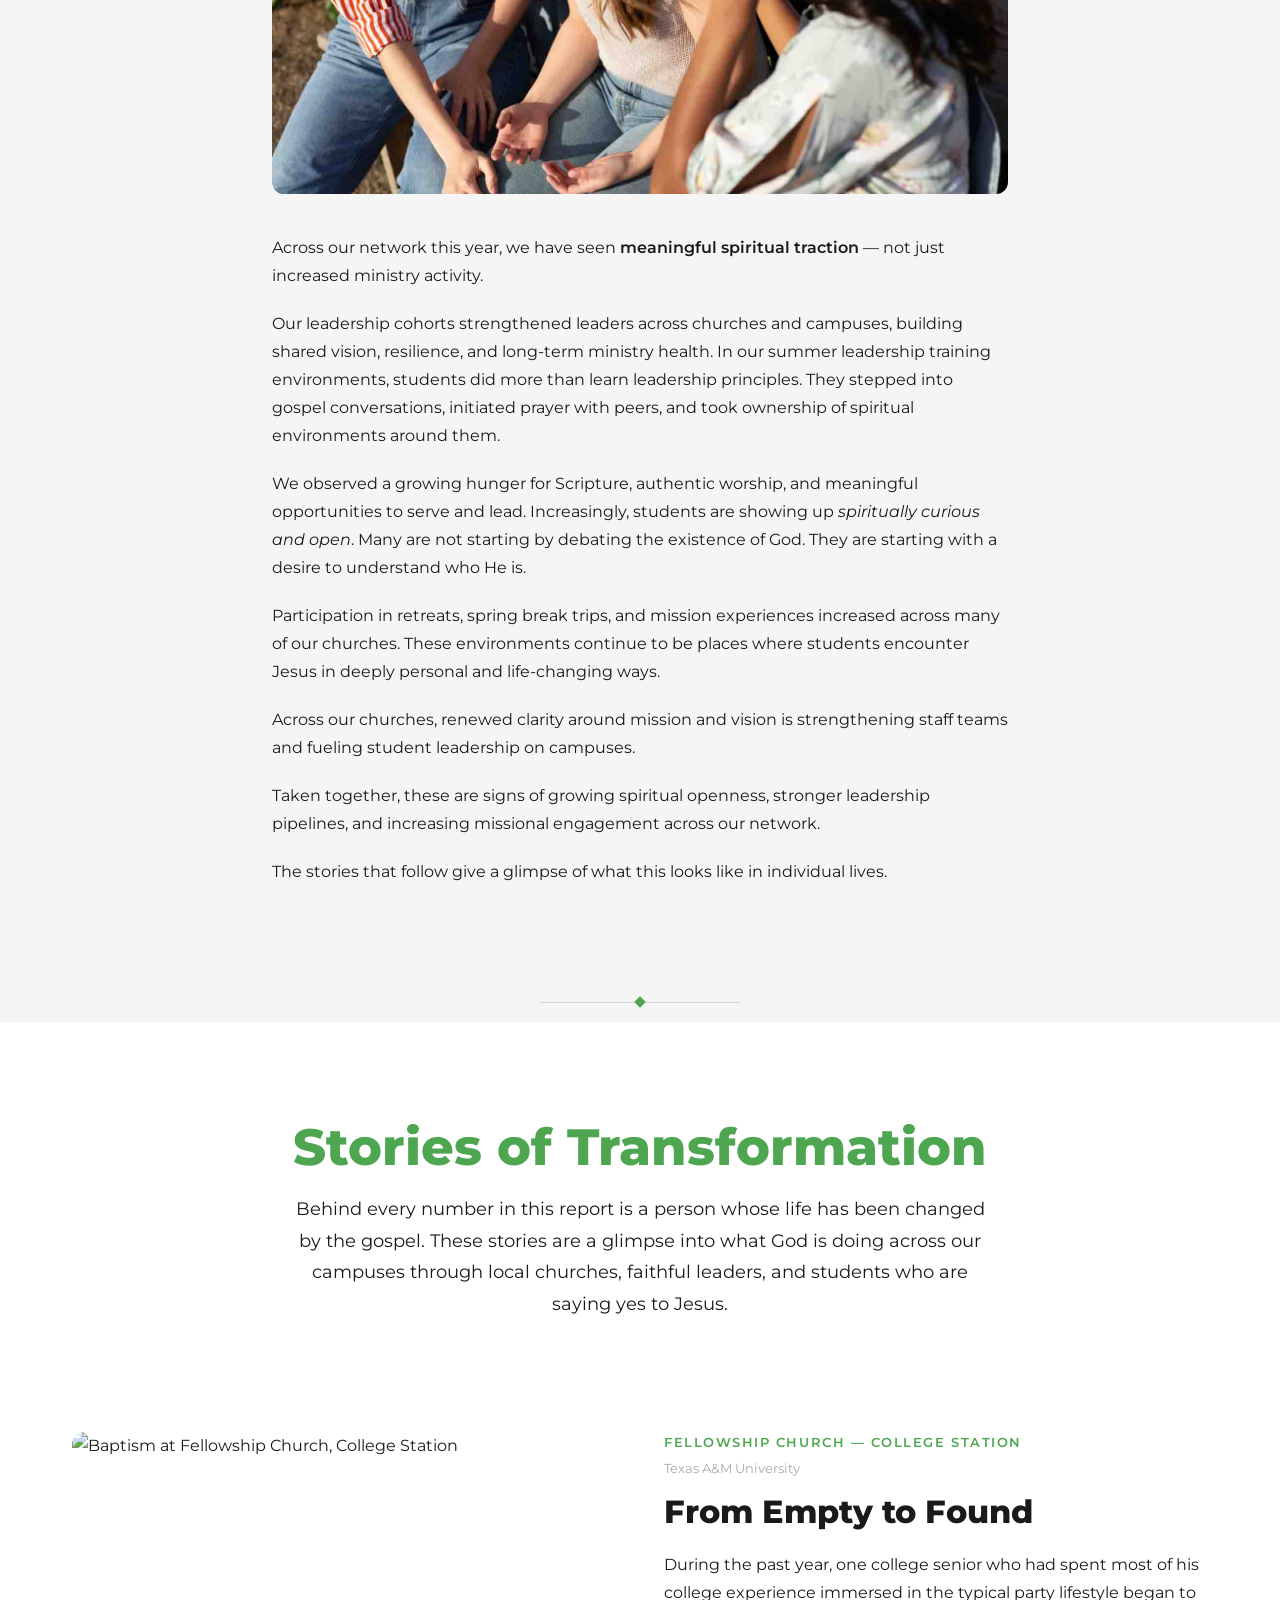
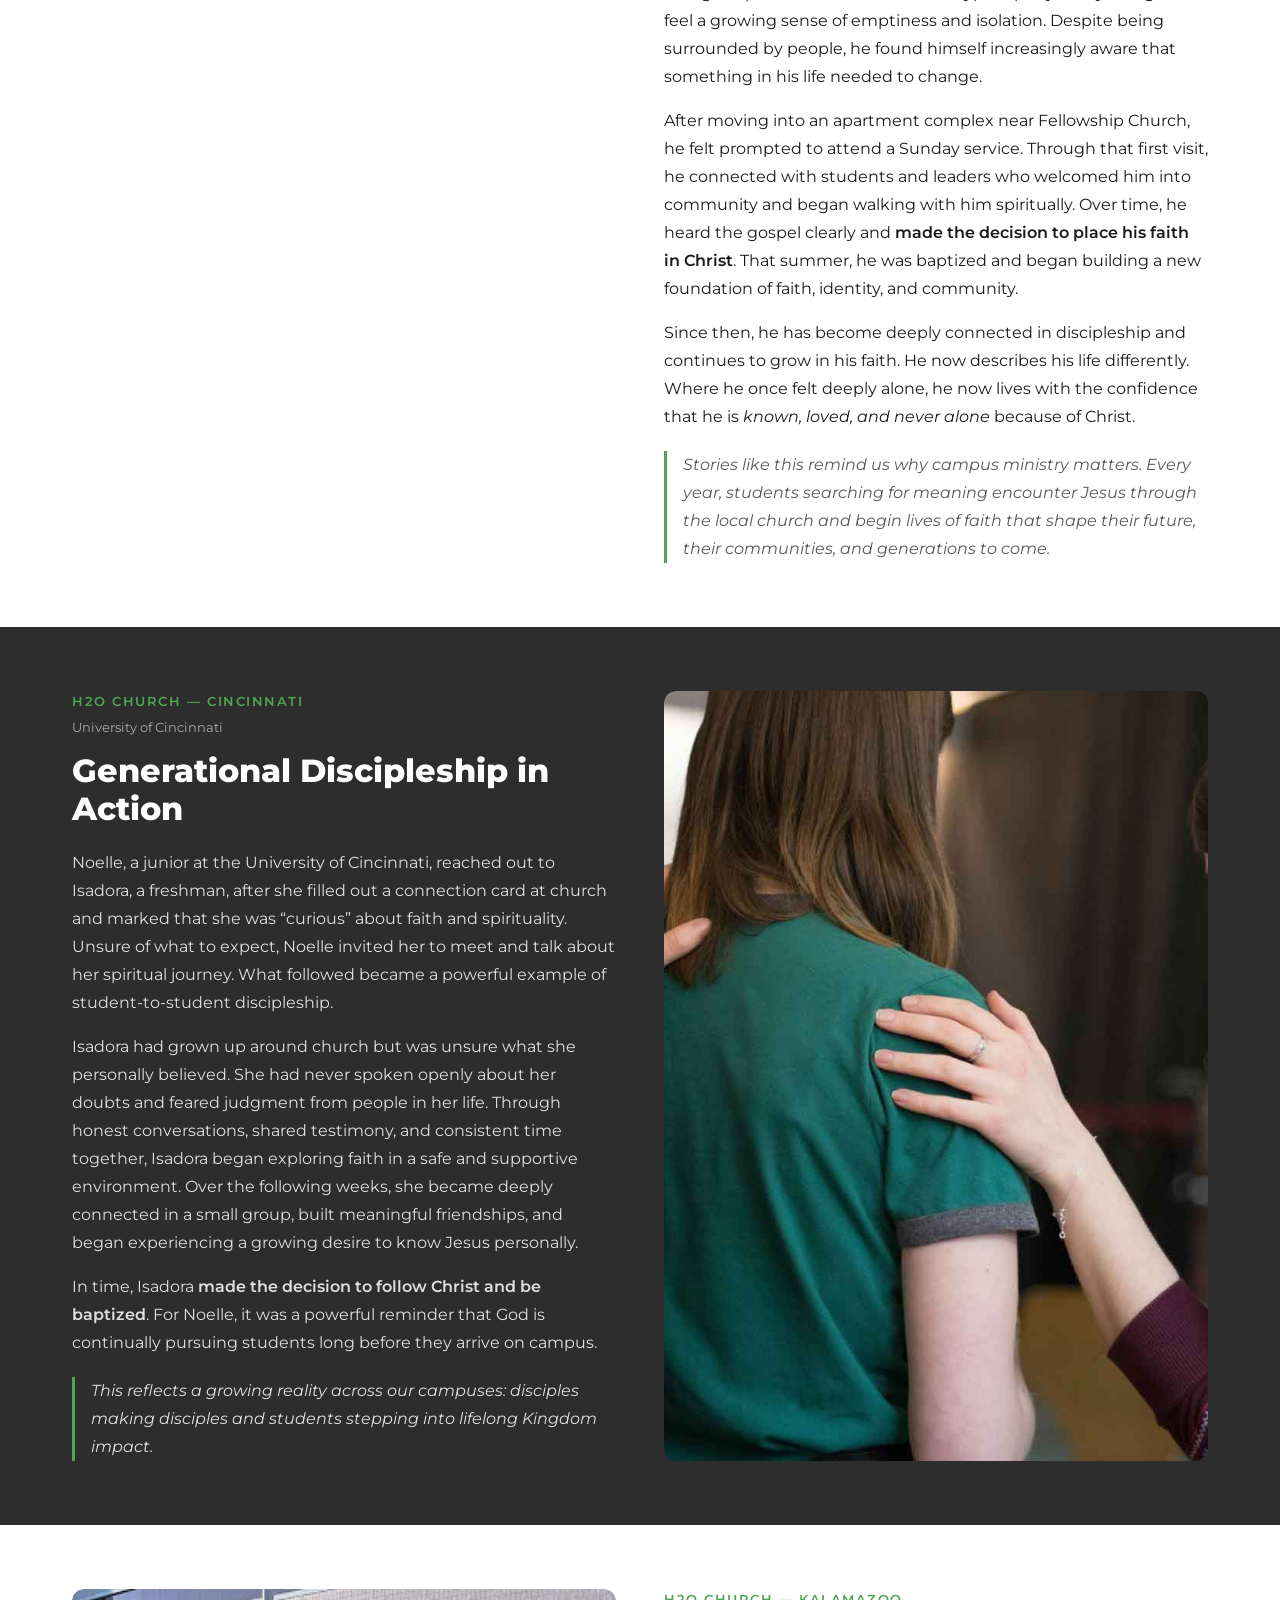
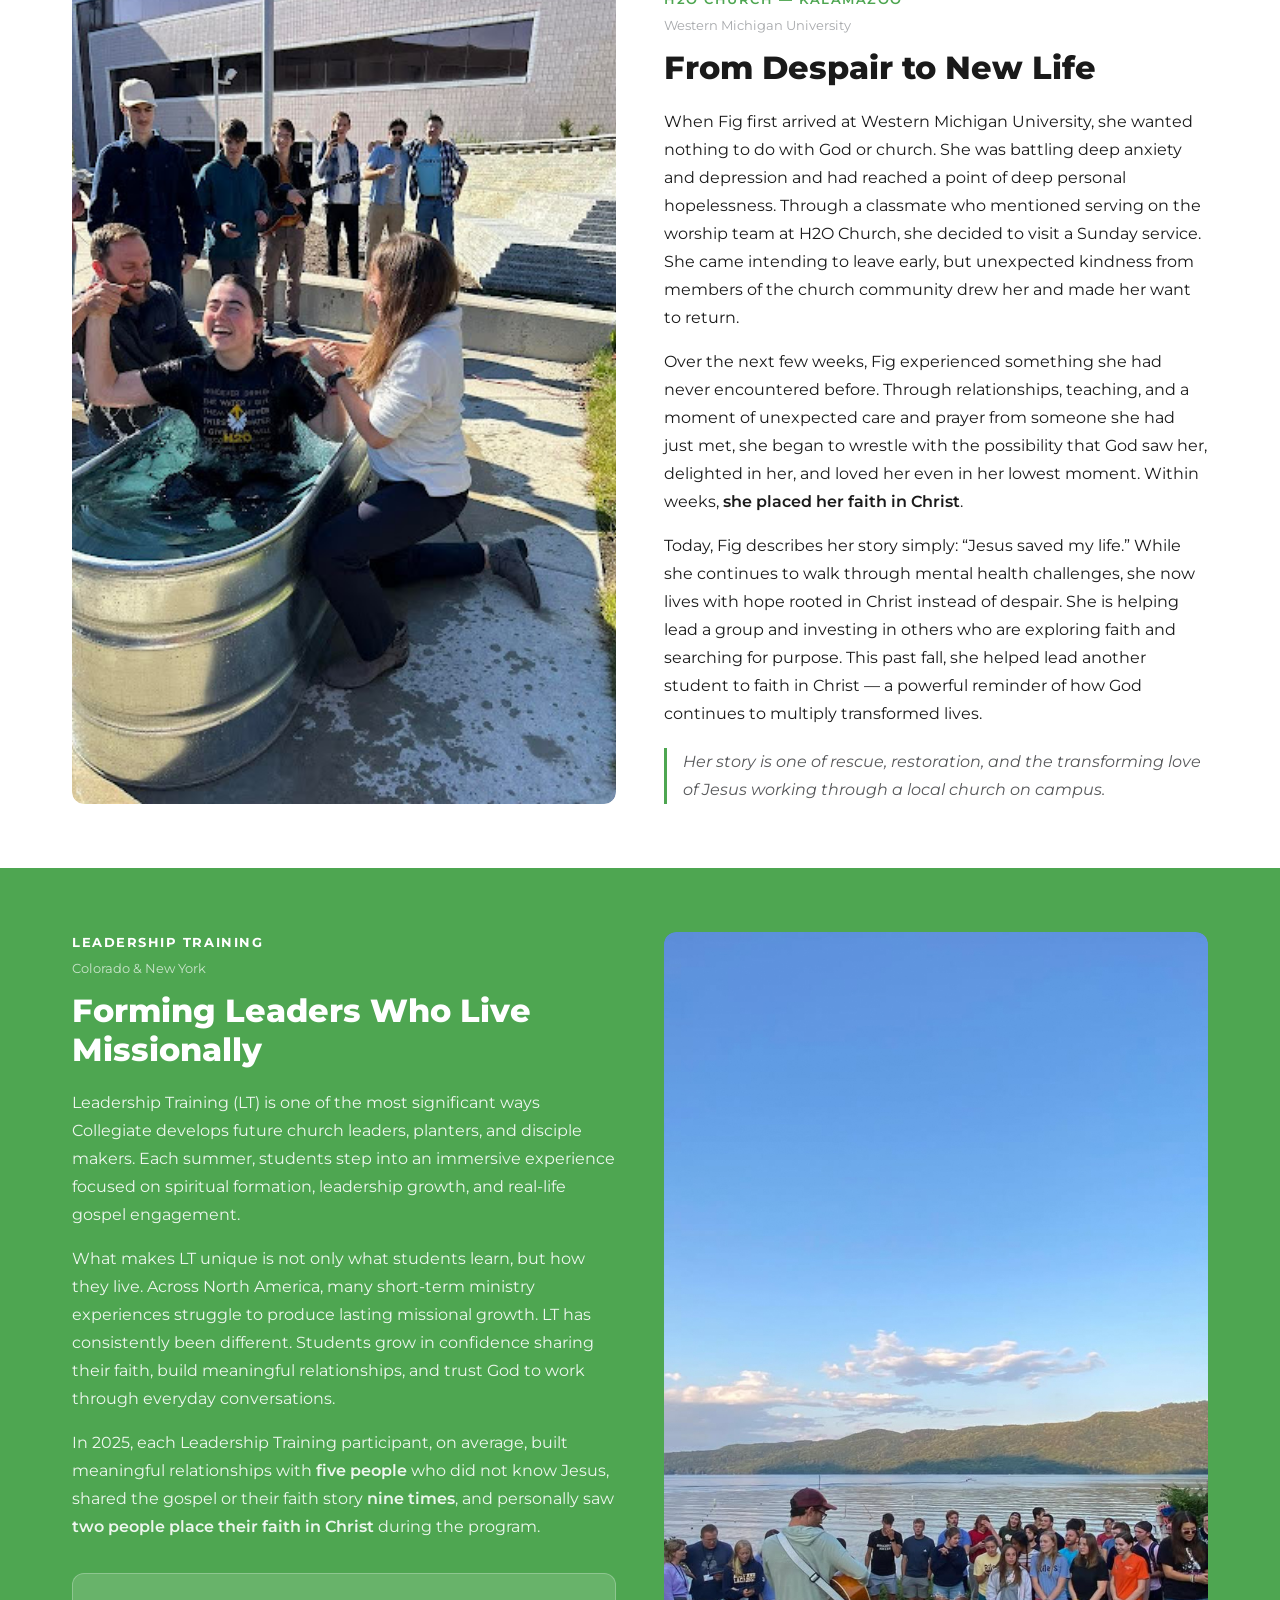
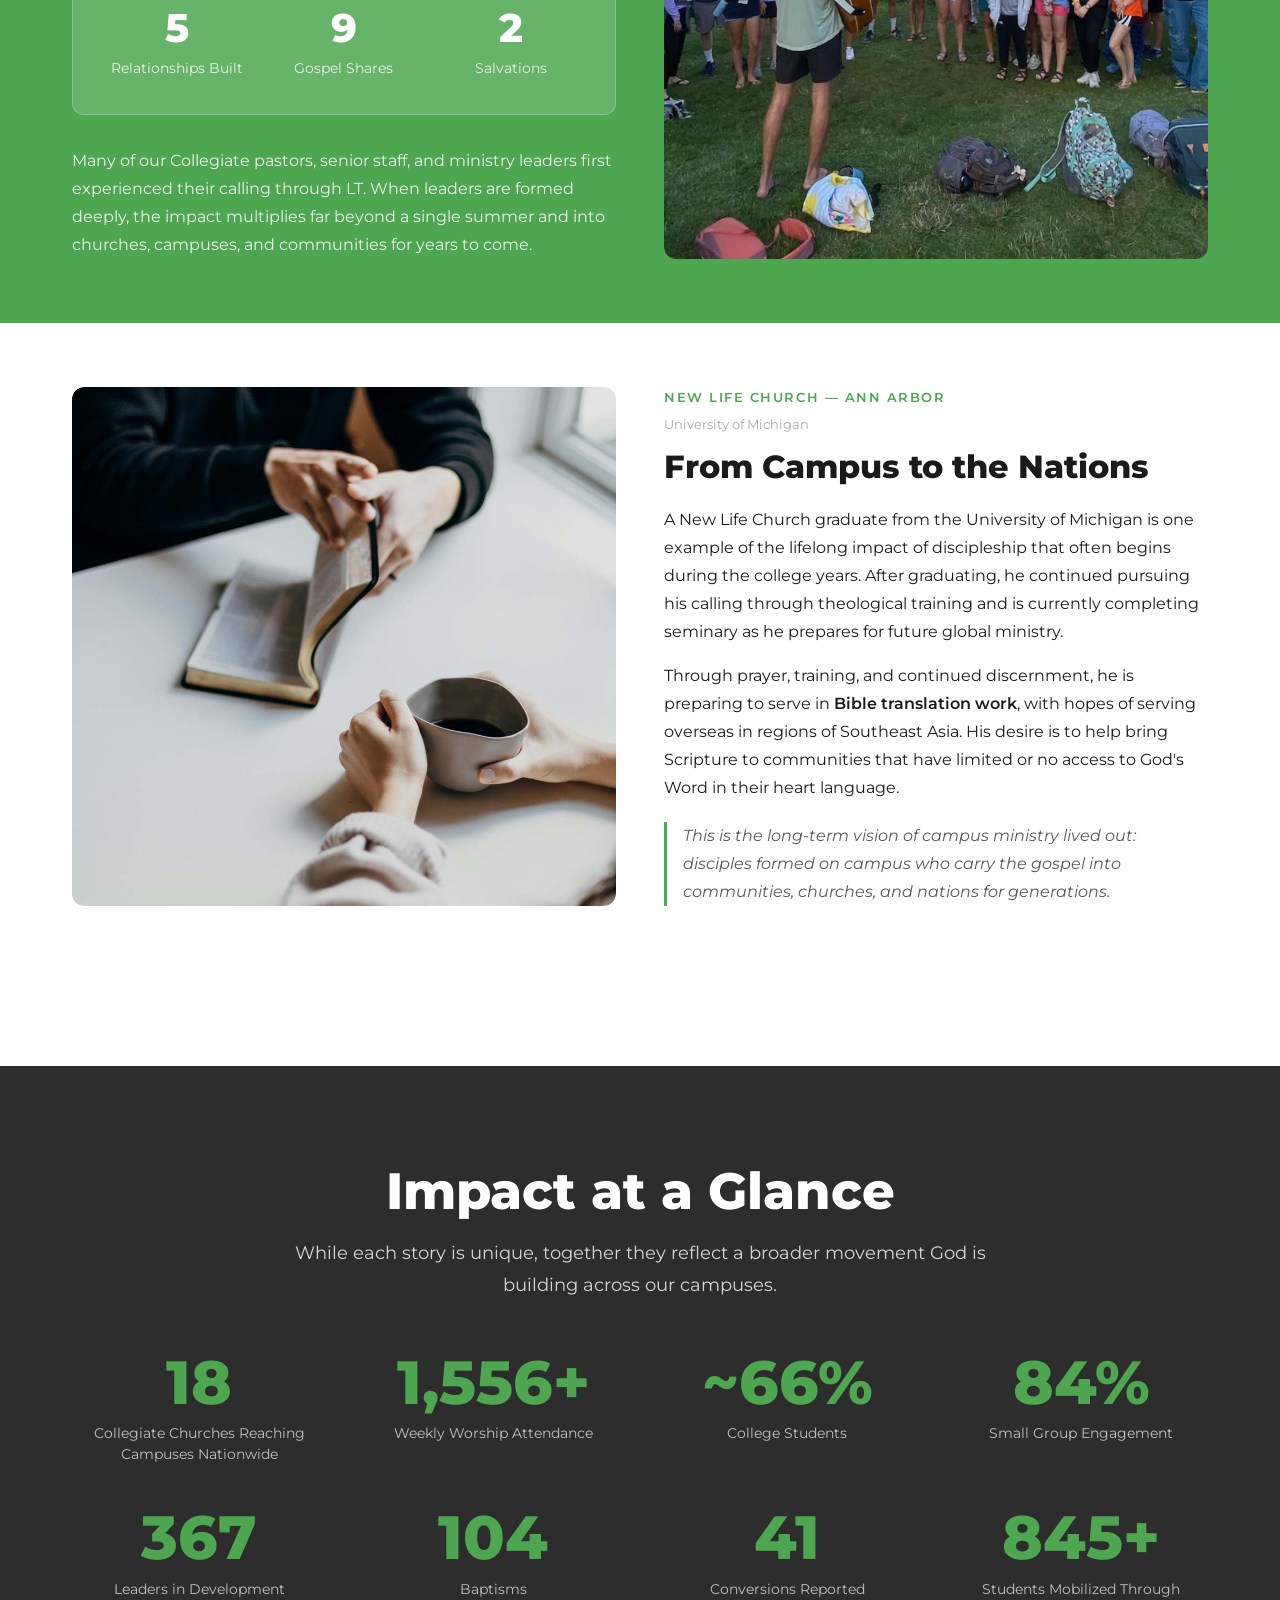
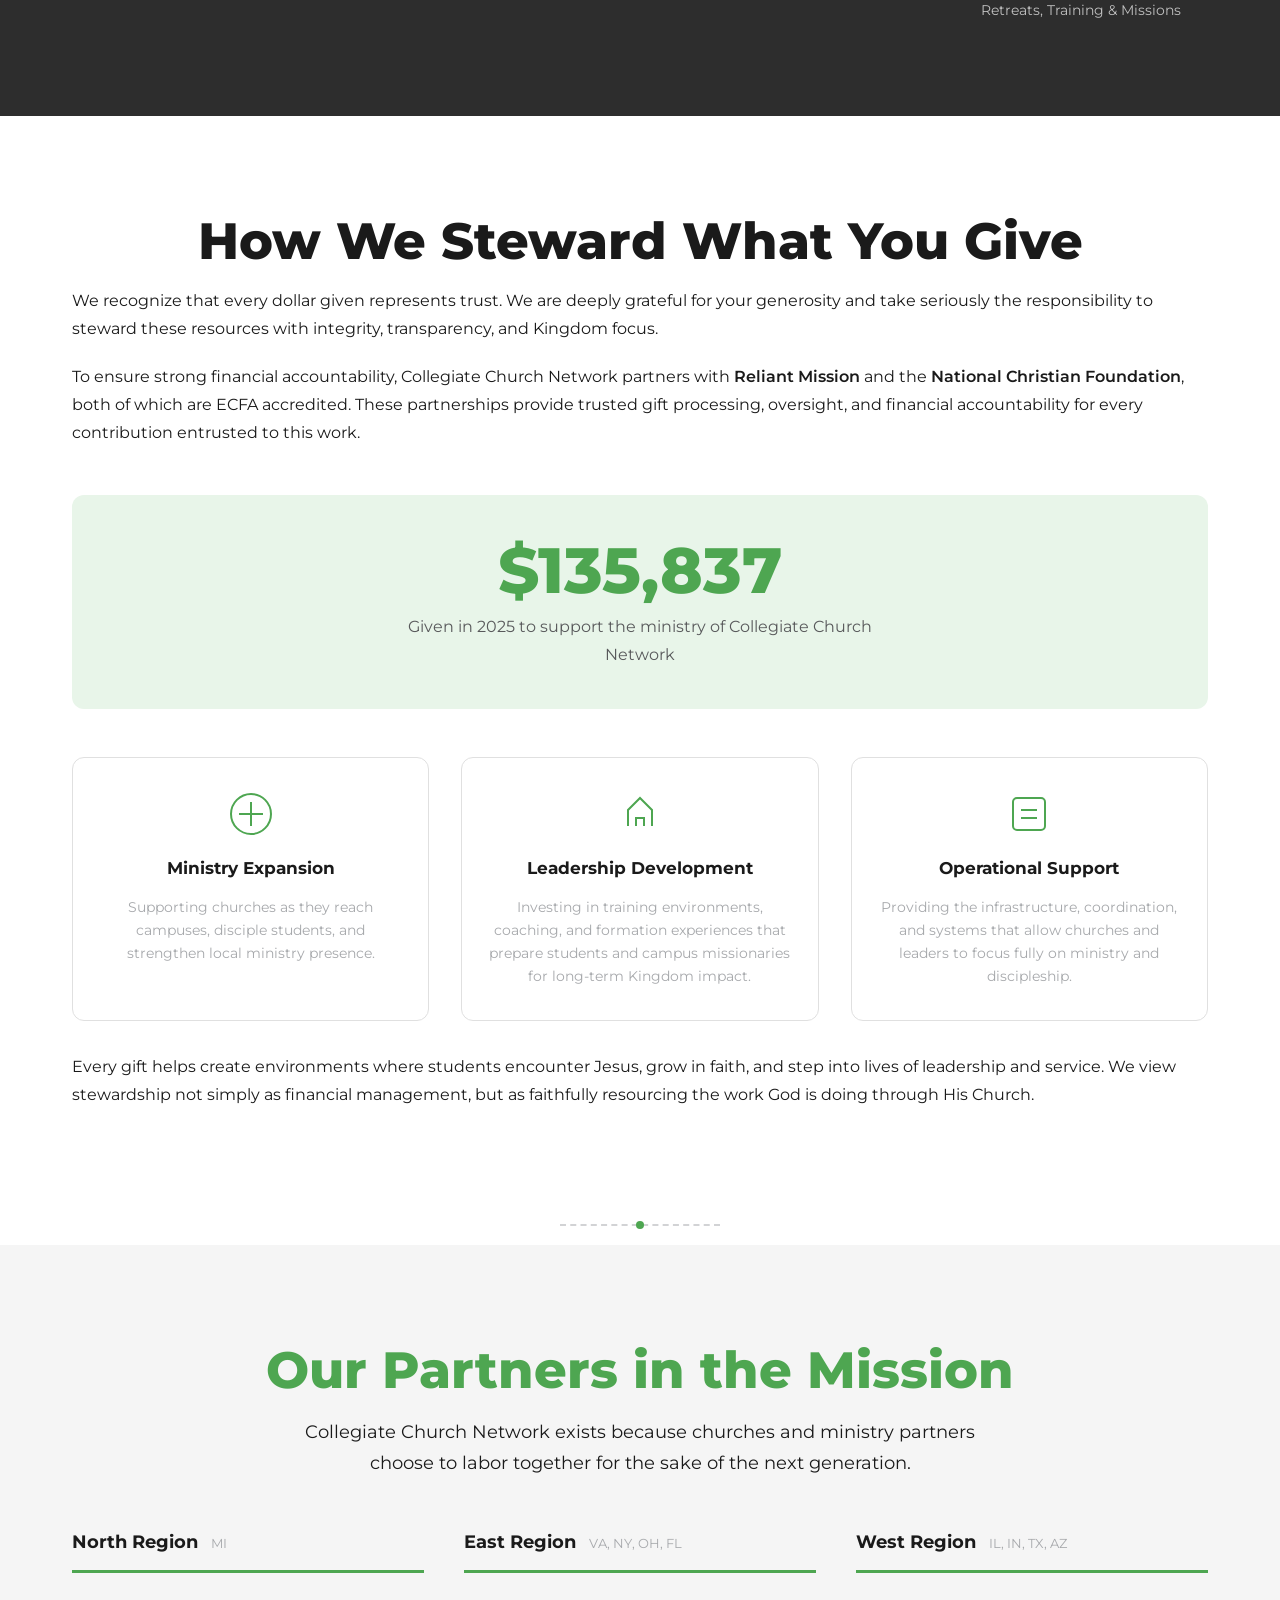
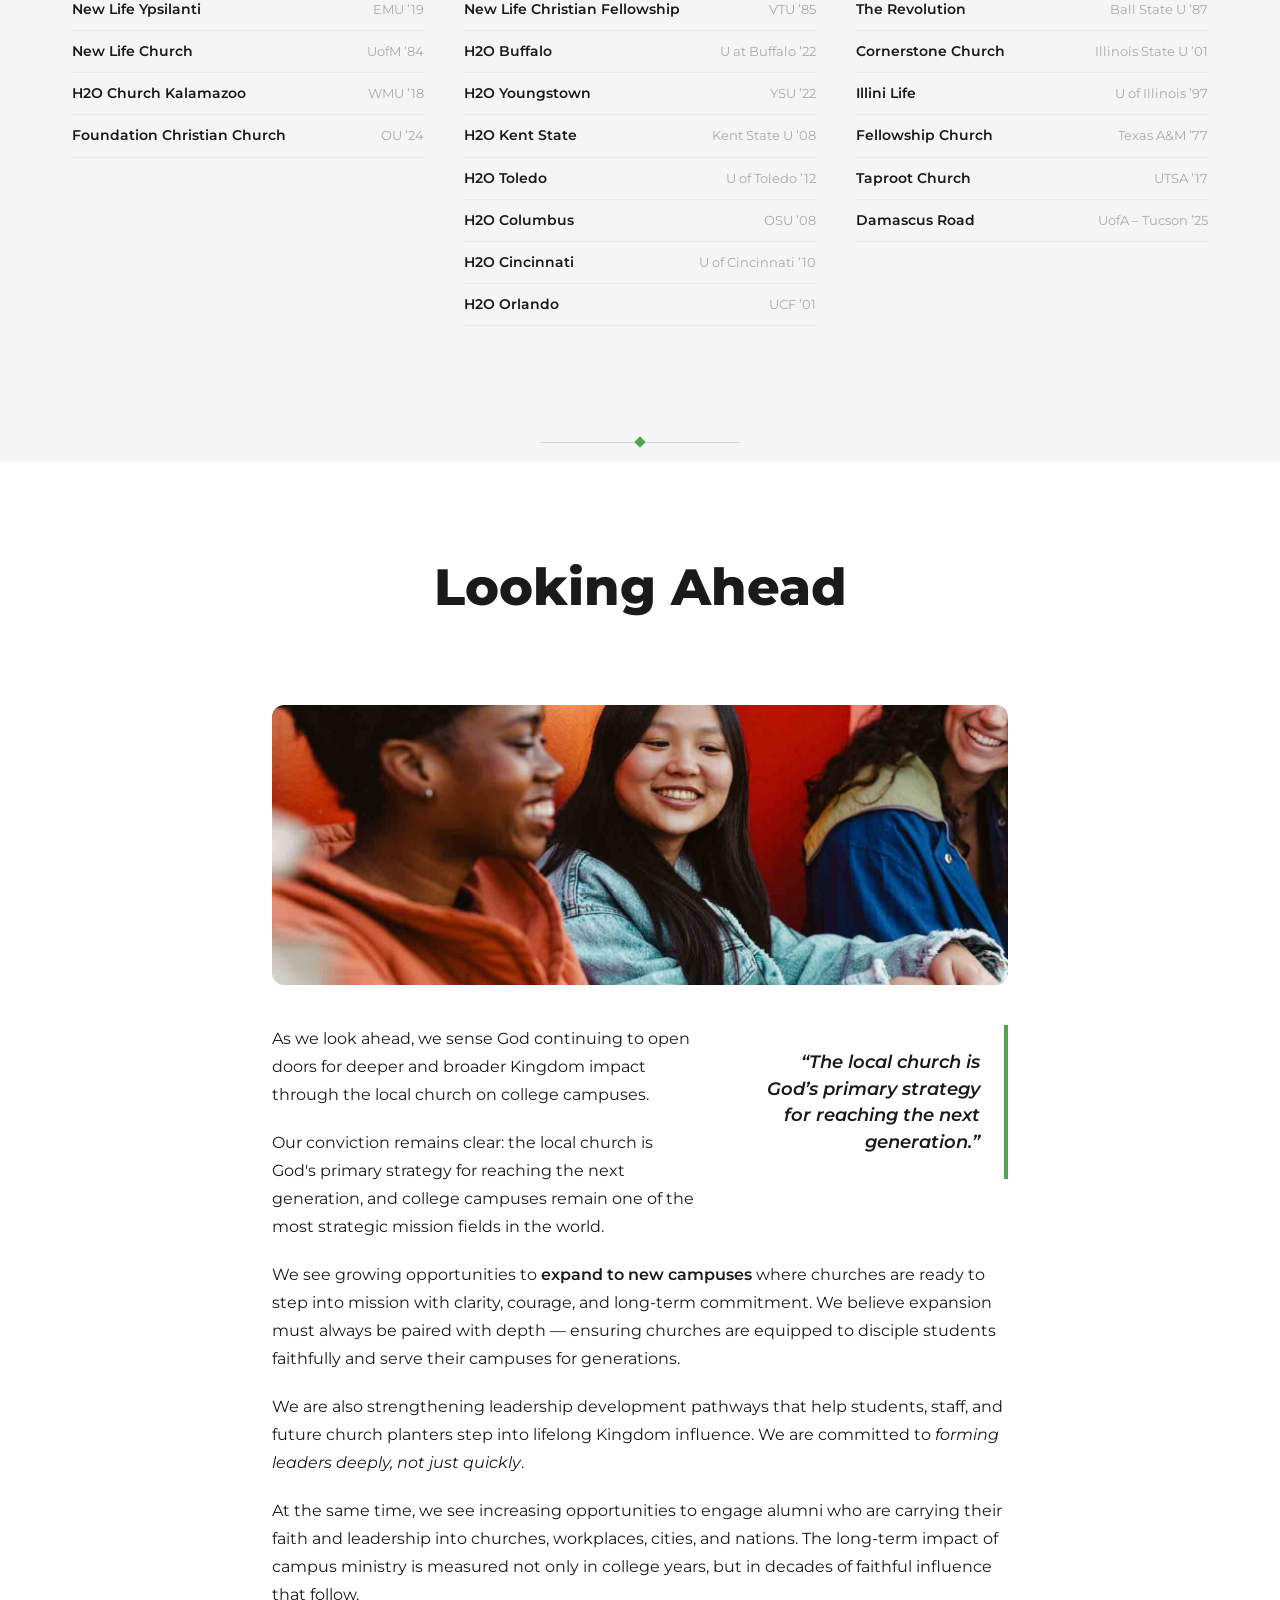
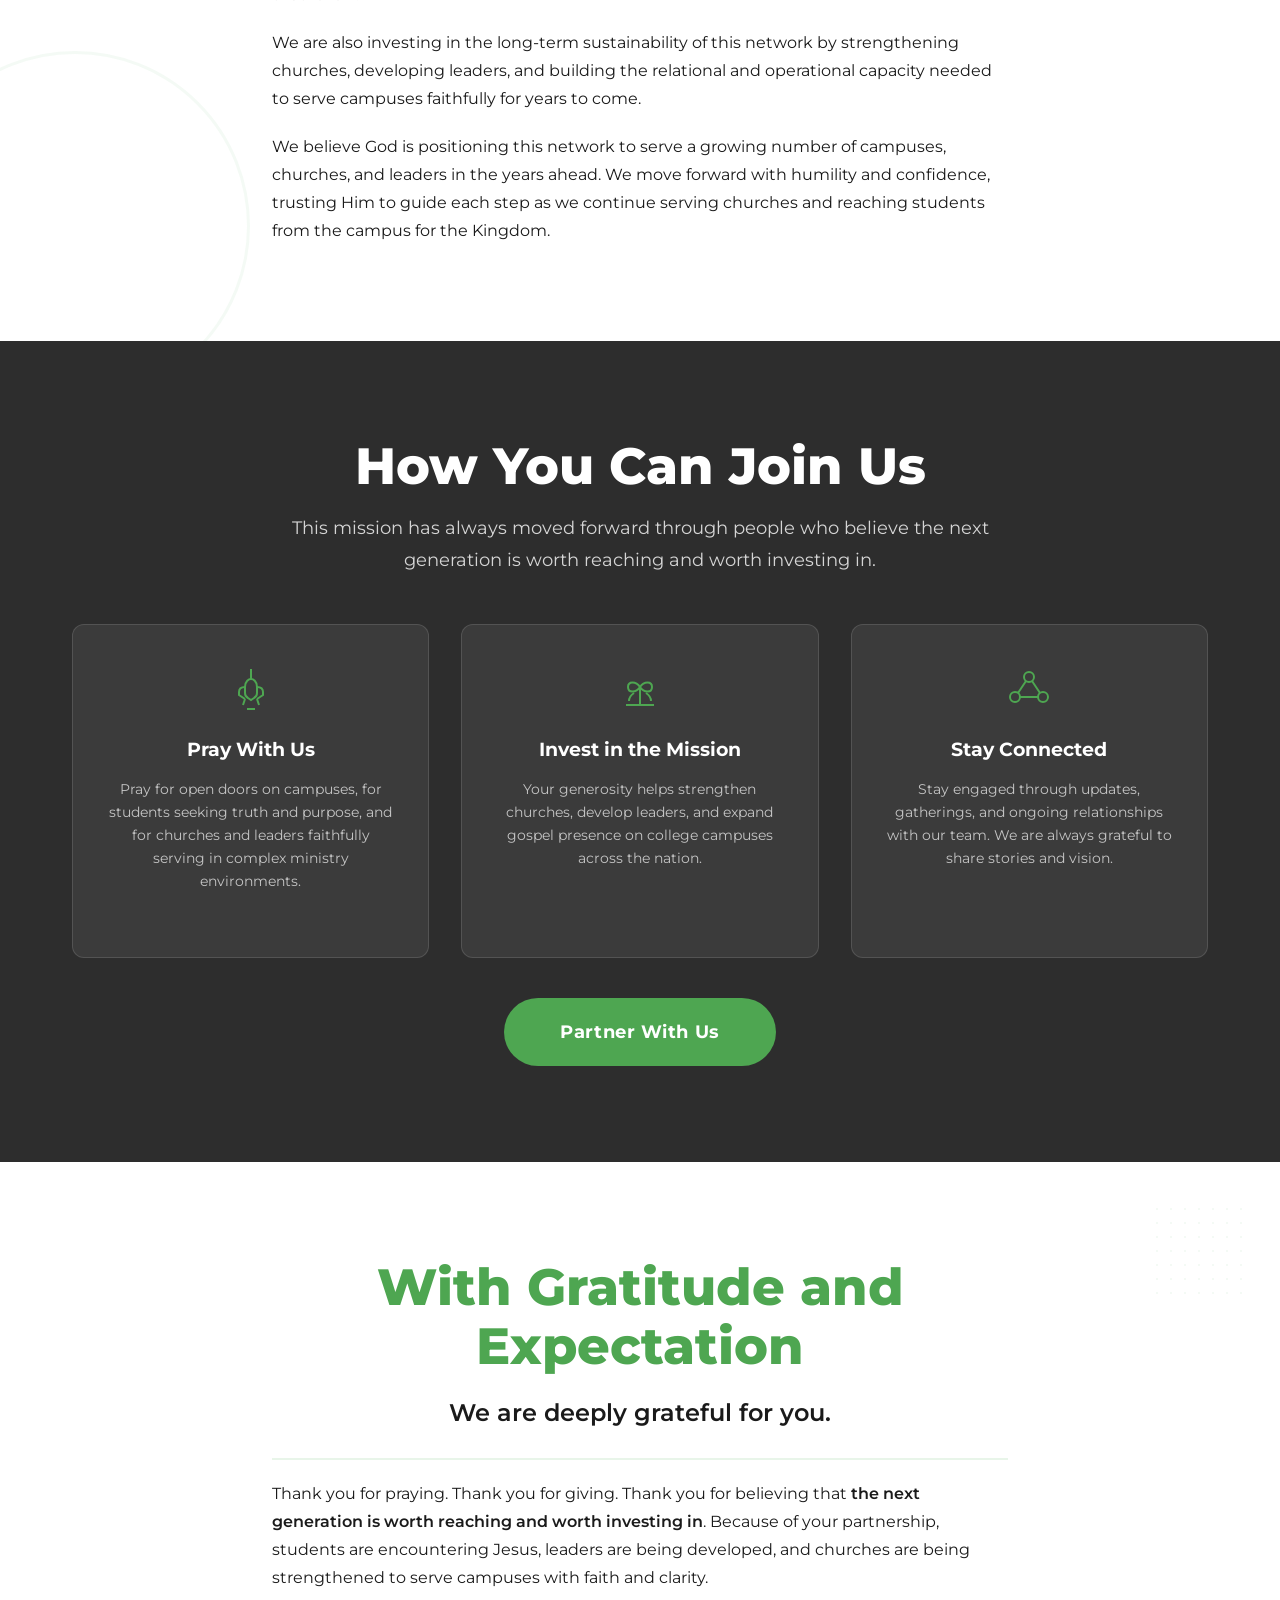
==== commit c7b5a073: "Improve readability, redesign Who We Are, add back-to-top button - Darken body text from gray to nea" ====
--- a/index.html
+++ b/index.html
@@ -52,7 +52,7 @@
           <h2 class="section__label section__label--bar fade-in">A Letter from the Executive Director</h2>
           <p class="letter__greeting fade-in">Dear Friends and Partners,</p>
           <p class="fade-in">In 2025, we watched God move in powerful and deeply personal ways across college campuses. Students encountered Jesus, stepped into calling, and began living out their faith with courage and clarity in places that desperately need hope.</p>
-          <p class="fade-in">This did not happen by accident. God worked through faithful partners like you. Your prayers and generosity helped make every story in this report possible. Because of you, students are hearing the gospel, finding spiritual community, and stepping into lives shaped by Christ.</p>
+          <p class="fade-in">This did not happen by accident. God worked through <strong>faithful partners like you</strong>. Your prayers and generosity helped make every story in this report possible. Because of you, students are hearing the gospel, finding spiritual community, and stepping into lives shaped by Christ.</p>
           <p class="fade-in">This year, we sensed God inviting us into deeper faith. After seasons of strengthening foundations and preparing for what was ahead, we stepped forward trusting God to bring growth. Again and again, we saw Him meet us there.</p>
           <p class="fade-in">An image that stays with us comes from Elijah. After persistent prayer through a long season of waiting, he saw a small cloud rising on the horizon. Small, but unmistakable. A signal that rain was coming. That is how this year felt. Quiet, clear signs that God is moving and preparing to bring spiritual renewal across campuses and churches.</p>
 
@@ -85,9 +85,9 @@
       <img class="section-banner fade-in" src="images/CollegiateAnnualReport (2 of 17).jpg" alt="Students on campus" loading="lazy">
 
       <div class="prose fade-in">
-        <p>College students today are navigating unprecedented pressure. Questions of identity, belonging, purpose, and truth are not theoretical. They are deeply personal and often unresolved. Anxiety and loneliness continue to rise. Skepticism toward institutions, including the Church, is common. At the same time, many students are quietly searching for meaning, stability, and hope.</p>
+        <p>College students today are navigating unprecedented pressure. Questions of identity, belonging, purpose, and truth are not theoretical. They are deeply personal and often unresolved. Anxiety and loneliness continue to rise. Skepticism toward institutions, including the Church, is common. At the same time, many students are <em>quietly searching for meaning, stability, and hope</em>.</p>
         <p class="prose-accent">This moment is not just challenging. It is deeply strategic.</p>
-        <p>College campuses remain one of the most influential mission fields in the world. They shape future leaders in education, healthcare, business, technology, government, and the Church. What happens in these years often shapes the direction of an entire lifetime.</p>
+        <p><strong>College campuses remain one of the most influential mission fields in the world.</strong> They shape future leaders in education, healthcare, business, technology, government, and the Church. What happens in these years often shapes the direction of an entire lifetime.</p>
         <p>Students are forming worldviews. They are deciding who they trust, what they believe, and who they want to become. When the gospel is present in this season, it changes trajectories for generations.</p>
         <p>Campus ministry matters now more than ever. Not simply because of cultural pressure, but because of spiritual opportunity. God is drawing students to Himself, and the local church remains His primary vehicle for reaching and discipling them.</p>
         <p>Collegiate Church Network exists to help churches step into that opportunity with clarity, courage, and collaboration. We believe the campus is not just a mission field. It is a launch point for lifelong discipleship, leadership, and Kingdom influence.</p>
@@ -103,50 +103,15 @@
     <div class="container">
       <h2 class="section__heading section__heading--green fade-in">Who We Are &amp; Why We Exist</h2>
 
-      <div class="prose fade-in">
-        <p>Collegiate Church Network exists to help churches reach college students, make disciples, develop leaders, and plant multiplying churches.</p>
-        <p>We believe the local church is God's primary strategy for reaching the next generation. When churches work together, they can reach campuses more effectively, sustain ministry long term, and develop leaders who are rooted in both spiritual formation and community.</p>
-        <p>Collegiate is a network of churches partnering together to engage campuses with the gospel. We share resources, training, coaching, and strategic support so that churches can reach students and develop leaders in ways that are sustainable and reproducible.</p>
-        <p>Our vision is long term. Students who are discipled today become church leaders, missionaries, parents, professionals, and culture shapers tomorrow. The investment made during the college years often multiplies across decades of influence.</p>
-      </div>
-
-      <div class="pillars fade-in">
-        <div class="pillar pillar--accent">
-          <div class="pillar__icon">
-            <svg viewBox="0 0 64 64" fill="none" stroke="currentColor" stroke-width="2">
-              <rect x="8" y="28" width="48" height="28" rx="2"/>
-              <path d="M32 8l20 20H12z"/>
-              <line x1="20" y1="36" x2="20" y2="56"/>
-              <line x1="32" y1="36" x2="32" y2="56"/>
-              <line x1="44" y1="36" x2="44" y2="56"/>
-            </svg>
-          </div>
-          <h3 class="pillar__title">Reaching Campuses</h3>
-          <p class="pillar__text">Helping churches engage college campuses with the gospel</p>
-        </div>
-        <div class="pillar pillar--accent">
-          <div class="pillar__icon">
-            <svg viewBox="0 0 64 64" fill="none" stroke="currentColor" stroke-width="2">
-              <circle cx="32" cy="18" r="10"/>
-              <circle cx="14" cy="26" r="7"/>
-              <circle cx="50" cy="26" r="7"/>
-              <path d="M20 40c0-6.6 5.4-12 12-12s12 5.4 12 12v16H20z"/>
-            </svg>
-          </div>
-          <h3 class="pillar__title">Discipling Students</h3>
-          <p class="pillar__text">Making disciples rooted in spiritual formation and community</p>
-        </div>
-        <div class="pillar pillar--accent">
-          <div class="pillar__icon">
-            <svg viewBox="0 0 64 64" fill="none" stroke="currentColor" stroke-width="2">
-              <path d="M32 8v48"/>
-              <path d="M16 24l16-16 16 16"/>
-              <path d="M8 56h48"/>
-              <circle cx="32" cy="40" r="8"/>
-            </svg>
-          </div>
-          <h3 class="pillar__title">Developing Leaders</h3>
-          <p class="pillar__text">Preparing students for lifelong Kingdom impact</p>
+      <div class="who-we-are__grid fade-in">
+        <div class="prose">
+          <p>Collegiate Church Network exists to help churches reach college students, make disciples, develop leaders, and plant multiplying churches.</p>
+          <p>We believe the local church is <strong>God's primary strategy for reaching the next generation</strong>. When churches work together, they can reach campuses more effectively, sustain ministry long term, and develop leaders who are rooted in both spiritual formation and community.</p>
+          <p>Collegiate is a network of churches partnering together to engage campuses with the gospel. We share resources, training, coaching, and strategic support so that churches can reach students and develop leaders in ways that are <em>sustainable and reproducible</em>.</p>
+          <p>Our vision is long term. Students who are discipled today become church leaders, missionaries, parents, professionals, and culture shapers tomorrow. The investment made during the college years often multiplies across decades of influence.</p>
+        </div>
+        <div class="story__image">
+          <img src="images/CollegiateAnnualReport (4 of 17).jpg" alt="Collegiate Church Network community" class="story__photo">
         </div>
       </div>
 
@@ -168,9 +133,9 @@
       <img class="section-banner fade-in" src="images/CollegiateAnnualReport (17 of 17).jpg" alt="Students in ministry" loading="lazy">
 
       <div class="prose fade-in">
-        <p>Across our network this year, we have seen meaningful spiritual traction &mdash; not just increased ministry activity.</p>
+        <p>Across our network this year, we have seen <strong>meaningful spiritual traction</strong> &mdash; not just increased ministry activity.</p>
         <p>Our leadership cohorts strengthened leaders across churches and campuses, building shared vision, resilience, and long-term ministry health. In our summer leadership training environments, students did more than learn leadership principles. They stepped into gospel conversations, initiated prayer with peers, and took ownership of spiritual environments around them.</p>
-        <p>We observed a growing hunger for Scripture, authentic worship, and meaningful opportunities to serve and lead. Increasingly, students are showing up spiritually curious and open. Many are not starting by debating the existence of God. They are starting with a desire to understand who He is.</p>
+        <p>We observed a growing hunger for Scripture, authentic worship, and meaningful opportunities to serve and lead. Increasingly, students are showing up <em>spiritually curious and open</em>. Many are not starting by debating the existence of God. They are starting with a desire to understand who He is.</p>
         <p>Participation in retreats, spring break trips, and mission experiences increased across many of our churches. These environments continue to be places where students encounter Jesus in deeply personal and life-changing ways.</p>
         <p>Across our churches, renewed clarity around mission and vision is strengthening staff teams and fueling student leadership on campuses.</p>
         <p>Taken together, these are signs of growing spiritual openness, stronger leadership pipelines, and increasing missional engagement across our network.</p>
@@ -201,8 +166,8 @@
             <span class="story__campus">Texas A&amp;M University</span>
             <h3 class="story__title">From Empty to Found</h3>
             <p>During the past year, one college senior who had spent most of his college experience immersed in the typical party lifestyle began to feel a growing sense of emptiness and isolation. Despite being surrounded by people, he found himself increasingly aware that something in his life needed to change.</p>
-            <p>After moving into an apartment complex near Fellowship Church, he felt prompted to attend a Sunday service. Through that first visit, he connected with students and leaders who welcomed him into community and began walking with him spiritually. Over time, he heard the gospel clearly and made the decision to place his faith in Christ. That summer, he was baptized and began building a new foundation of faith, identity, and community.</p>
-            <p>Since then, he has become deeply connected in discipleship and continues to grow in his faith. He now describes his life differently. Where he once felt deeply alone, he now lives with the confidence that he is known, loved, and never alone because of Christ.</p>
+            <p>After moving into an apartment complex near Fellowship Church, he felt prompted to attend a Sunday service. Through that first visit, he connected with students and leaders who welcomed him into community and began walking with him spiritually. Over time, he heard the gospel clearly and <strong>made the decision to place his faith in Christ</strong>. That summer, he was baptized and began building a new foundation of faith, identity, and community.</p>
+            <p>Since then, he has become deeply connected in discipleship and continues to grow in his faith. He now describes his life differently. Where he once felt deeply alone, he now lives with the confidence that he is <em>known, loved, and never alone</em> because of Christ.</p>
             <p class="story__reflection">Stories like this remind us why campus ministry matters. Every year, students searching for meaning encounter Jesus through the local church and begin lives of faith that shape their future, their communities, and generations to come.</p>
           </div>
         </div>
@@ -219,8 +184,8 @@
             <h3 class="story__title">Generational Discipleship in Action</h3>
             <p>Noelle, a junior at the University of Cincinnati, reached out to Isadora, a freshman, after she filled out a connection card at church and marked that she was &ldquo;curious&rdquo; about faith and spirituality. Unsure of what to expect, Noelle invited her to meet and talk about her spiritual journey. What followed became a powerful example of student-to-student discipleship.</p>
             <p>Isadora had grown up around church but was unsure what she personally believed. She had never spoken openly about her doubts and feared judgment from people in her life. Through honest conversations, shared testimony, and consistent time together, Isadora began exploring faith in a safe and supportive environment. Over the following weeks, she became deeply connected in a small group, built meaningful friendships, and began experiencing a growing desire to know Jesus personally.</p>
-            <p>In time, Isadora made the decision to follow Christ and be baptized. For Noelle, it was a powerful reminder that God is continually pursuing students long before they arrive on campus.</p>
-            <p class="story__reflection">This reflects a growing reality across our campuses: disciples making disciples and students stepping into lifelong Kingdom impact.</p>
+            <p>In time, Isadora <strong>made the decision to follow Christ and be baptized</strong>. For Noelle, it was a powerful reminder that God is continually pursuing students long before they arrive on campus.</p>
+            <p class="story__reflection">This reflects a growing reality across our campuses: <em>disciples making disciples</em> and students stepping into lifelong Kingdom impact.</p>
           </div>
           <div class="story__image">
             <img src="images/CollegiateAnnualReport (15 of 17).jpg" alt="Discipleship at H2O Church, Cincinnati" class="story__photo">
@@ -241,7 +206,7 @@
             <span class="story__campus">Western Michigan University</span>
             <h3 class="story__title">From Despair to New Life</h3>
             <p>When Fig first arrived at Western Michigan University, she wanted nothing to do with God or church. She was battling deep anxiety and depression and had reached a point of deep personal hopelessness. Through a classmate who mentioned serving on the worship team at H2O Church, she decided to visit a Sunday service. She came intending to leave early, but unexpected kindness from members of the church community drew her and made her want to return.</p>
-            <p>Over the next few weeks, Fig experienced something she had never encountered before. Through relationships, teaching, and a moment of unexpected care and prayer from someone she had just met, she began to wrestle with the possibility that God saw her, delighted in her, and loved her even in her lowest moment. Within weeks, she placed her faith in Christ.</p>
+            <p>Over the next few weeks, Fig experienced something she had never encountered before. Through relationships, teaching, and a moment of unexpected care and prayer from someone she had just met, she began to wrestle with the possibility that God saw her, delighted in her, and loved her even in her lowest moment. Within weeks, <strong>she placed her faith in Christ</strong>.</p>
             <p>Today, Fig describes her story simply: &ldquo;Jesus saved my life.&rdquo; While she continues to walk through mental health challenges, she now lives with hope rooted in Christ instead of despair. She is helping lead a group and investing in others who are exploring faith and searching for purpose. This past fall, she helped lead another student to faith in Christ &mdash; a powerful reminder of how God continues to multiply transformed lives.</p>
             <p class="story__reflection">Her story is one of rescue, restoration, and the transforming love of Jesus working through a local church on campus.</p>
           </div>
@@ -259,7 +224,7 @@
             <h3 class="story__title">Forming Leaders Who Live Missionally</h3>
             <p>Leadership Training (LT) is one of the most significant ways Collegiate develops future church leaders, planters, and disciple makers. Each summer, students step into an immersive experience focused on spiritual formation, leadership growth, and real-life gospel engagement.</p>
             <p>What makes LT unique is not only what students learn, but how they live. Across North America, many short-term ministry experiences struggle to produce lasting missional growth. LT has consistently been different. Students grow in confidence sharing their faith, build meaningful relationships, and trust God to work through everyday conversations.</p>
-            <p>In 2025, each Leadership Training participant, on average, built meaningful relationships with five people who did not know Jesus, shared the gospel or their faith story nine times, and personally saw two people place their faith in Christ during the program.</p>
+            <p>In 2025, each Leadership Training participant, on average, built meaningful relationships with <strong>five people</strong> who did not know Jesus, shared the gospel or their faith story <strong>nine times</strong>, and personally saw <strong>two people place their faith in Christ</strong> during the program.</p>
 
             <div class="stat-callout">
               <div class="stat-callout__item">
@@ -279,7 +244,7 @@
             <p>Many of our Collegiate pastors, senior staff, and ministry leaders first experienced their calling through LT. When leaders are formed deeply, the impact multiplies far beyond a single summer and into churches, campuses, and communities for years to come.</p>
           </div>
           <div class="story__image">
-            <img src="images/CollegiateAnnualReport (8 of 17).jpg" alt="Leadership Training participants" class="story__photo">
+            <img src="images/CollegiateAnnualReport (9 of 17).jpg" alt="Leadership Training participants" class="story__photo">
           </div>
         </div>
       </div>
@@ -297,7 +262,7 @@
             <span class="story__campus">University of Michigan</span>
             <h3 class="story__title">From Campus to the Nations</h3>
             <p>A New Life Church graduate from the University of Michigan is one example of the lifelong impact of discipleship that often begins during the college years. After graduating, he continued pursuing his calling through theological training and is currently completing seminary as he prepares for future global ministry.</p>
-            <p>Through prayer, training, and continued discernment, he is preparing to serve in Bible translation work, with hopes of serving overseas in regions of Southeast Asia. His desire is to help bring Scripture to communities that have limited or no access to God's Word in their heart language.</p>
+            <p>Through prayer, training, and continued discernment, he is preparing to serve in <strong>Bible translation work</strong>, with hopes of serving overseas in regions of Southeast Asia. His desire is to help bring Scripture to communities that have limited or no access to God's Word in their heart language.</p>
             <p class="story__reflection">This is the long-term vision of campus ministry lived out: disciples formed on campus who carry the gospel into communities, churches, and nations for generations.</p>
           </div>
         </div>
@@ -465,8 +430,8 @@
         </aside>
         <p>As we look ahead, we sense God continuing to open doors for deeper and broader Kingdom impact through the local church on college campuses.</p>
         <p>Our conviction remains clear: the local church is God's primary strategy for reaching the next generation, and college campuses remain one of the most strategic mission fields in the world.</p>
-        <p>We see growing opportunities to expand to new campuses where churches are ready to step into mission with clarity, courage, and long-term commitment. We believe expansion must always be paired with depth &mdash; ensuring churches are equipped to disciple students faithfully and serve their campuses for generations.</p>
-        <p>We are also strengthening leadership development pathways that help students, staff, and future church planters step into lifelong Kingdom influence. We are committed to forming leaders deeply, not just quickly.</p>
+        <p>We see growing opportunities to <strong>expand to new campuses</strong> where churches are ready to step into mission with clarity, courage, and long-term commitment. We believe expansion must always be paired with depth &mdash; ensuring churches are equipped to disciple students faithfully and serve their campuses for generations.</p>
+        <p>We are also strengthening leadership development pathways that help students, staff, and future church planters step into lifelong Kingdom influence. We are committed to <em>forming leaders deeply, not just quickly</em>.</p>
         <p>At the same time, we see increasing opportunities to engage alumni who are carrying their faith and leadership into churches, workplaces, cities, and nations. The long-term impact of campus ministry is measured not only in college years, but in decades of faithful influence that follow.</p>
         <p>We are also investing in the long-term sustainability of this network by strengthening churches, developing leaders, and building the relational and operational capacity needed to serve campuses faithfully for years to come.</p>
         <p>We believe God is positioning this network to serve a growing number of campuses, churches, and leaders in the years ahead. We move forward with humility and confidence, trusting Him to guide each step as we continue serving churches and reaching students from the campus for the Kingdom.</p>
@@ -528,7 +493,7 @@
       </div>
 
       <div class="cta-single fade-in">
-        <a href="https://collegiate.church/partner" class="cta-single__button" target="_blank" rel="noopener">Partner With Us</a>
+        <a href="https://www.collegiate.church/partner-with-us" class="cta-single__button" target="_blank" rel="noopener">Partner With Us</a>
       </div>
     </div>
   </section>
@@ -540,7 +505,7 @@
 
       <div class="prose fade-in">
         <p class="gratitude-opening">We are deeply grateful for you.</p>
-        <p>Thank you for praying. Thank you for giving. Thank you for believing that the next generation is worth reaching and worth investing in. Because of your partnership, students are encountering Jesus, leaders are being developed, and churches are being strengthened to serve campuses with faith and clarity.</p>
+        <p>Thank you for praying. Thank you for giving. Thank you for believing that <strong>the next generation is worth reaching and worth investing in</strong>. Because of your partnership, students are encountering Jesus, leaders are being developed, and churches are being strengthened to serve campuses with faith and clarity.</p>
         <p>This mission has always been bigger than any one church, leader, or generation. It is the ongoing work of God through His Church, and we are honored to play a small part in it alongside you.</p>
         <p>As we look ahead, we do so with humility and expectation. We believe God is continuing to open doors on college campuses. We believe He is raising up leaders who will serve His Church and His mission for decades to come. And we believe the work happening today will shape the future of churches, communities, and nations.</p>
         <p>Together, we are witnessing God move from the campus for the Kingdom.</p>
@@ -572,6 +537,13 @@
     </div>
   </footer>
 
+  <!-- Back to Top -->
+  <a href="#hero" class="back-to-top" id="backToTop" aria-label="Back to top">
+    <svg width="20" height="20" viewBox="0 0 24 24" fill="none" stroke="currentColor" stroke-width="2.5">
+      <path d="M12 19V5M5 12l7-7 7 7"/>
+    </svg>
+  </a>
+
   <script src="script.js"></script>
 </body>
 </html>
--- a/styles.css
+++ b/styles.css
@@ -49,7 +49,7 @@
   font-weight: var(--fw-regular);
   font-size: 1rem;
   line-height: 1.75;
-  color: var(--grey-dark);
+  color: var(--near-black);
   background: var(--white);
 }
 
@@ -444,7 +444,18 @@
 }
 
 /* ============================================================
-   SECTION 4: PILLARS
+   SECTION 4: WHO WE ARE
+   ============================================================ */
+.who-we-are__grid {
+  display: grid;
+  grid-template-columns: 1fr 1fr;
+  gap: 3rem;
+  align-items: stretch;
+  margin-bottom: 2rem;
+}
+
+/* ============================================================
+   SECTION 4: PILLARS (legacy)
    ============================================================ */
 .pillars {
   display: grid;
@@ -590,7 +601,7 @@
 
 .story__reflection {
   font-style: italic;
-  color: var(--grey-light);
+  color: var(--grey-dark);
   border-left: 3px solid var(--green);
   padding-left: 1rem;
   margin-top: 1.25rem;
@@ -924,6 +935,36 @@
 .footer__copyright {
   font-size: 0.8rem;
   color: rgba(255, 255, 255, 0.35);
+}
+
+/* ---------- Back to Top Button ---------- */
+.back-to-top {
+  position: fixed;
+  bottom: 2rem;
+  right: 2rem;
+  width: 44px;
+  height: 44px;
+  background: rgba(0, 0, 0, 0.25);
+  border-radius: 50%;
+  display: flex;
+  align-items: center;
+  justify-content: center;
+  color: var(--white);
+  text-decoration: none;
+  opacity: 0;
+  pointer-events: none;
+  transition: opacity 0.3s ease, background 0.2s ease;
+  z-index: 999;
+}
+
+.back-to-top.visible {
+  opacity: 1;
+  pointer-events: auto;
+}
+
+.back-to-top:hover {
+  background: rgba(0, 0, 0, 0.5);
+  color: var(--white);
 }
 
 /* ============================================================
@@ -1233,6 +1274,15 @@
     margin: 0 auto;
   }
 
+  .who-we-are__grid {
+    grid-template-columns: 1fr;
+    gap: 2rem;
+  }
+
+  .who-we-are__grid .story__image {
+    min-height: 280px;
+  }
+
   .pillars {
     grid-template-columns: 1fr;
     gap: 2rem;
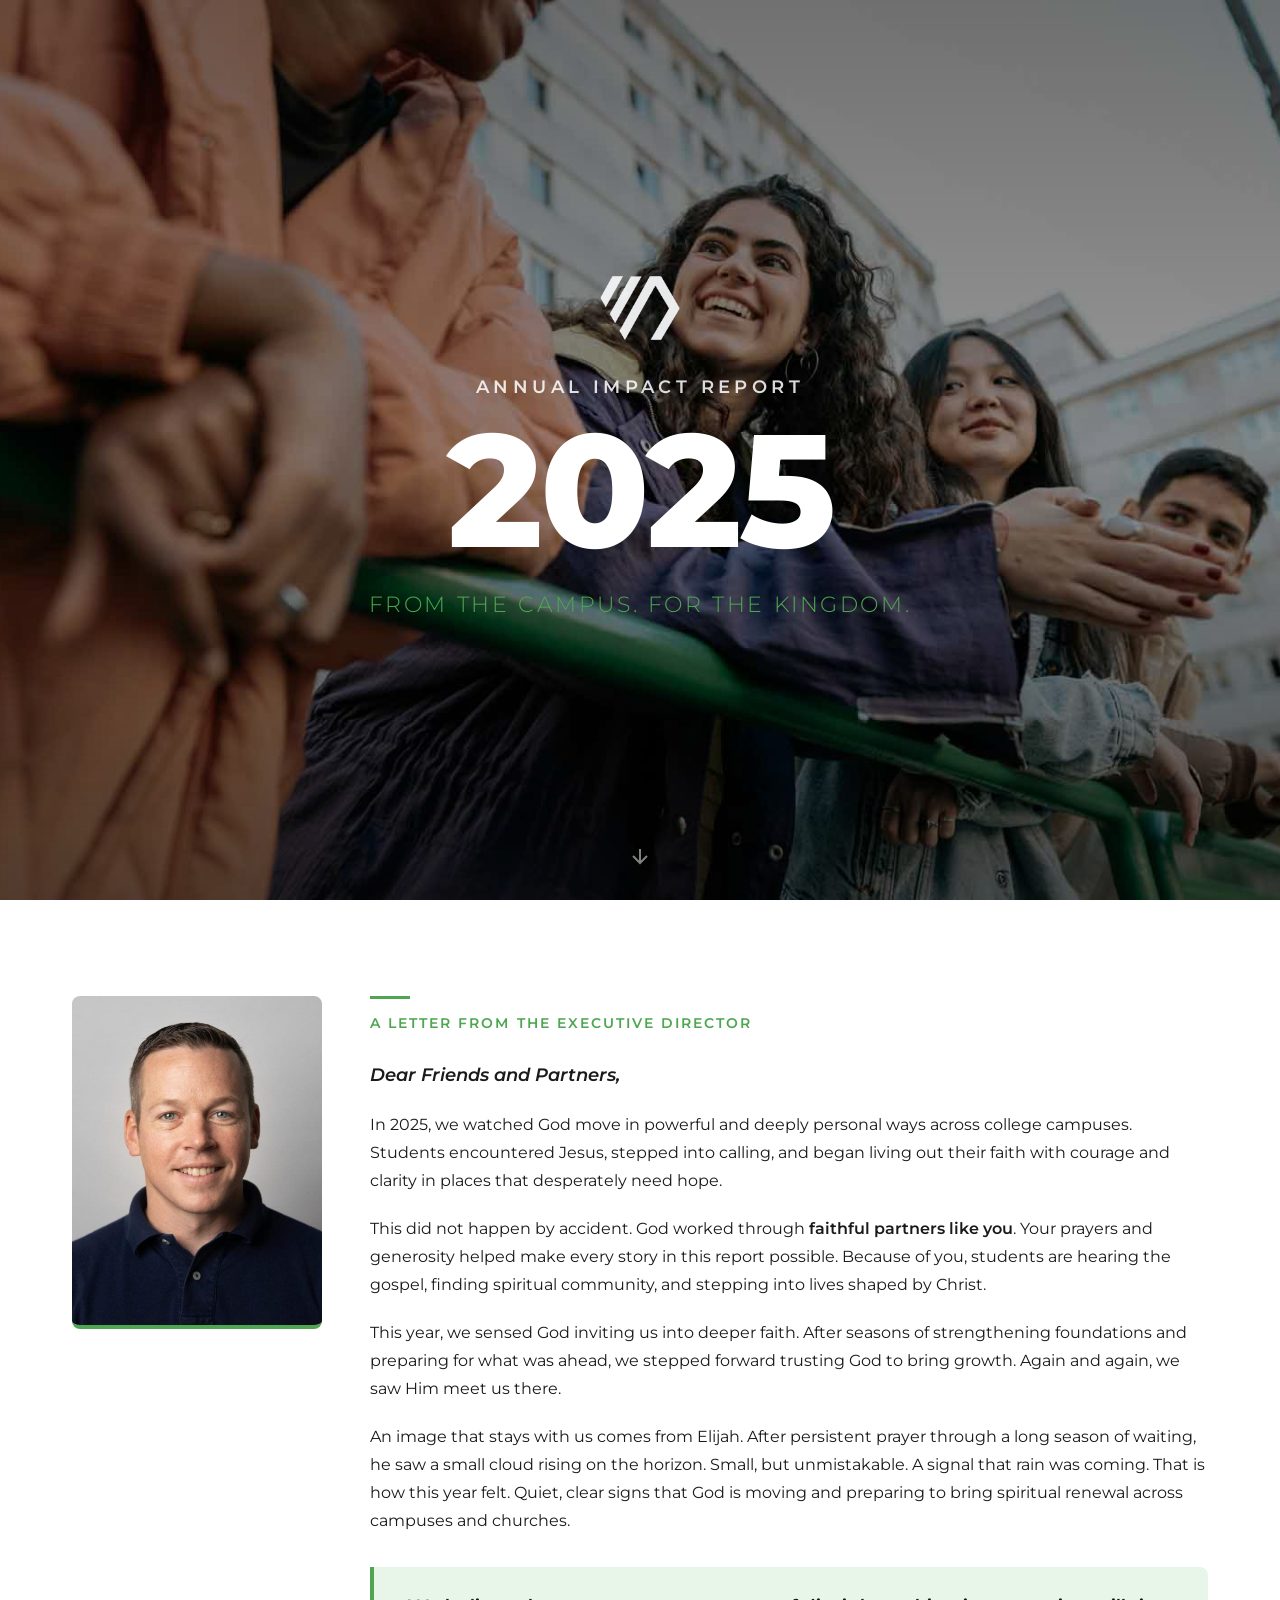
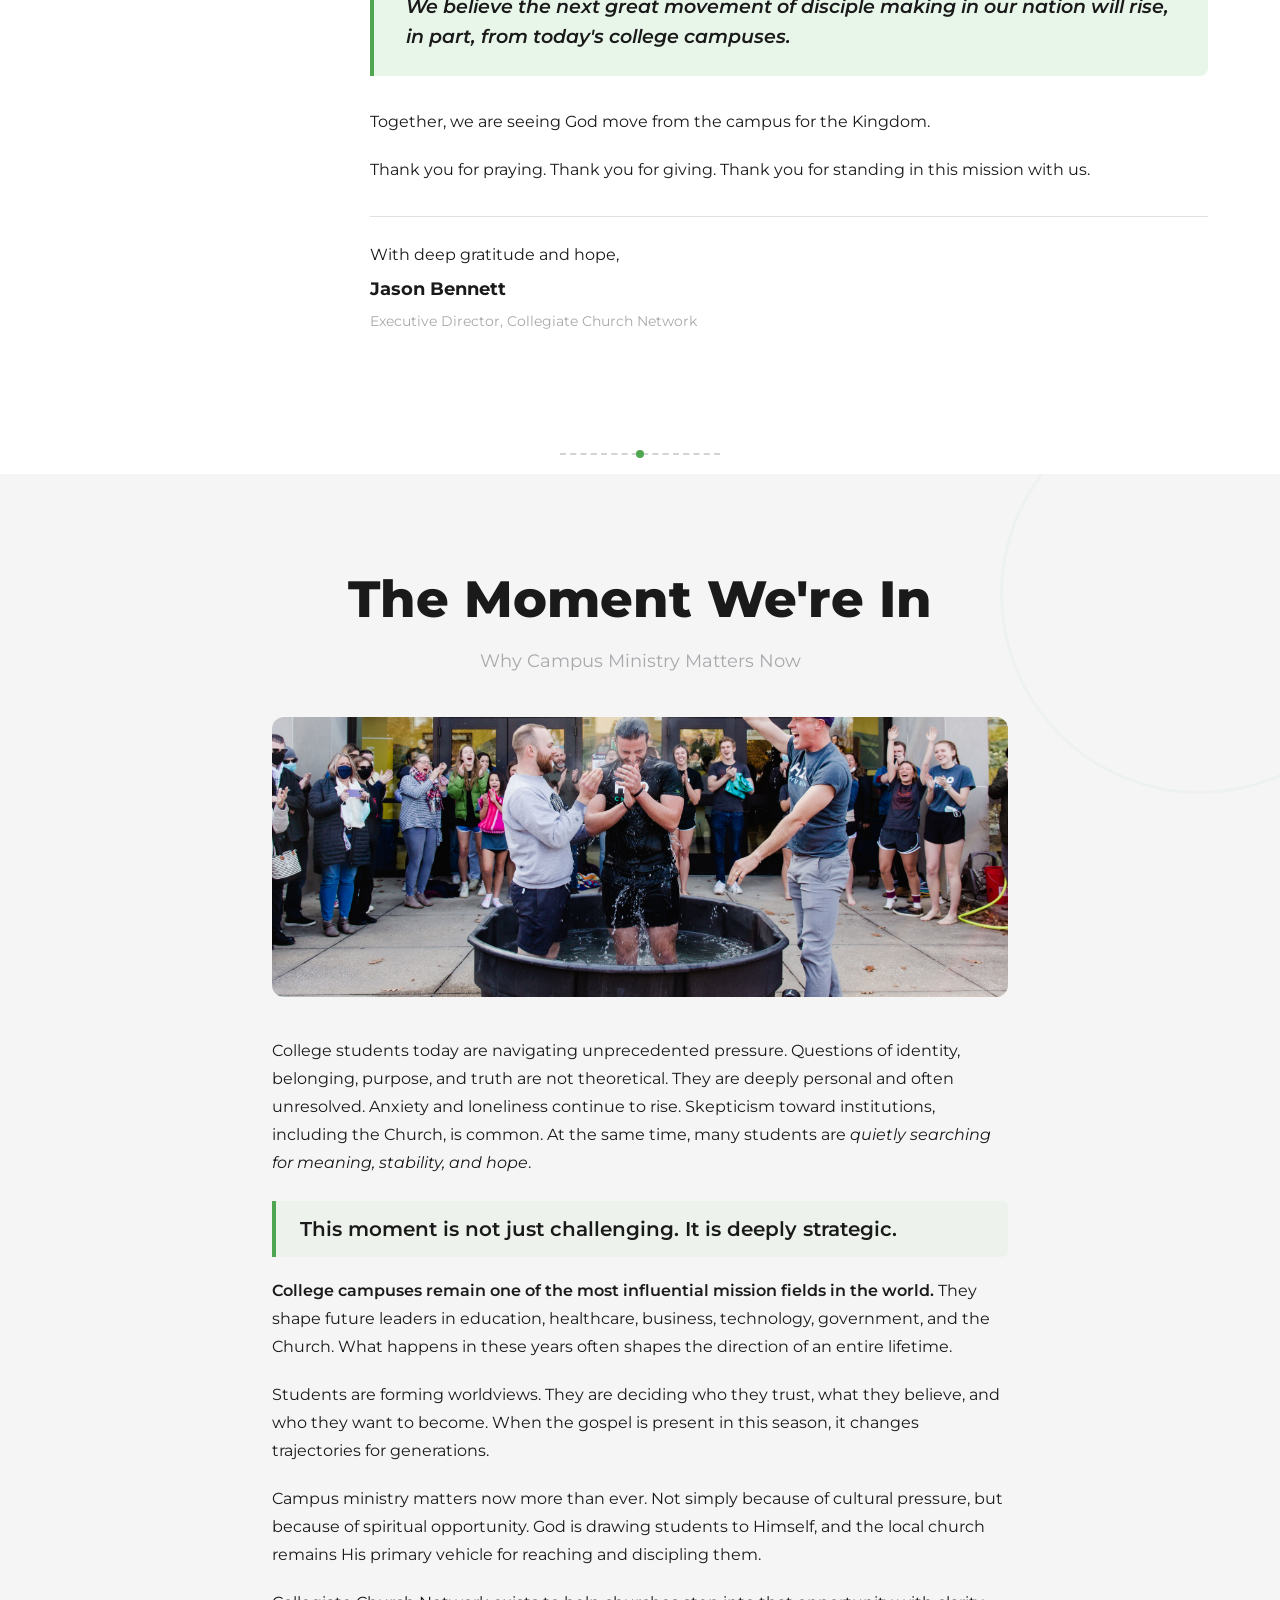
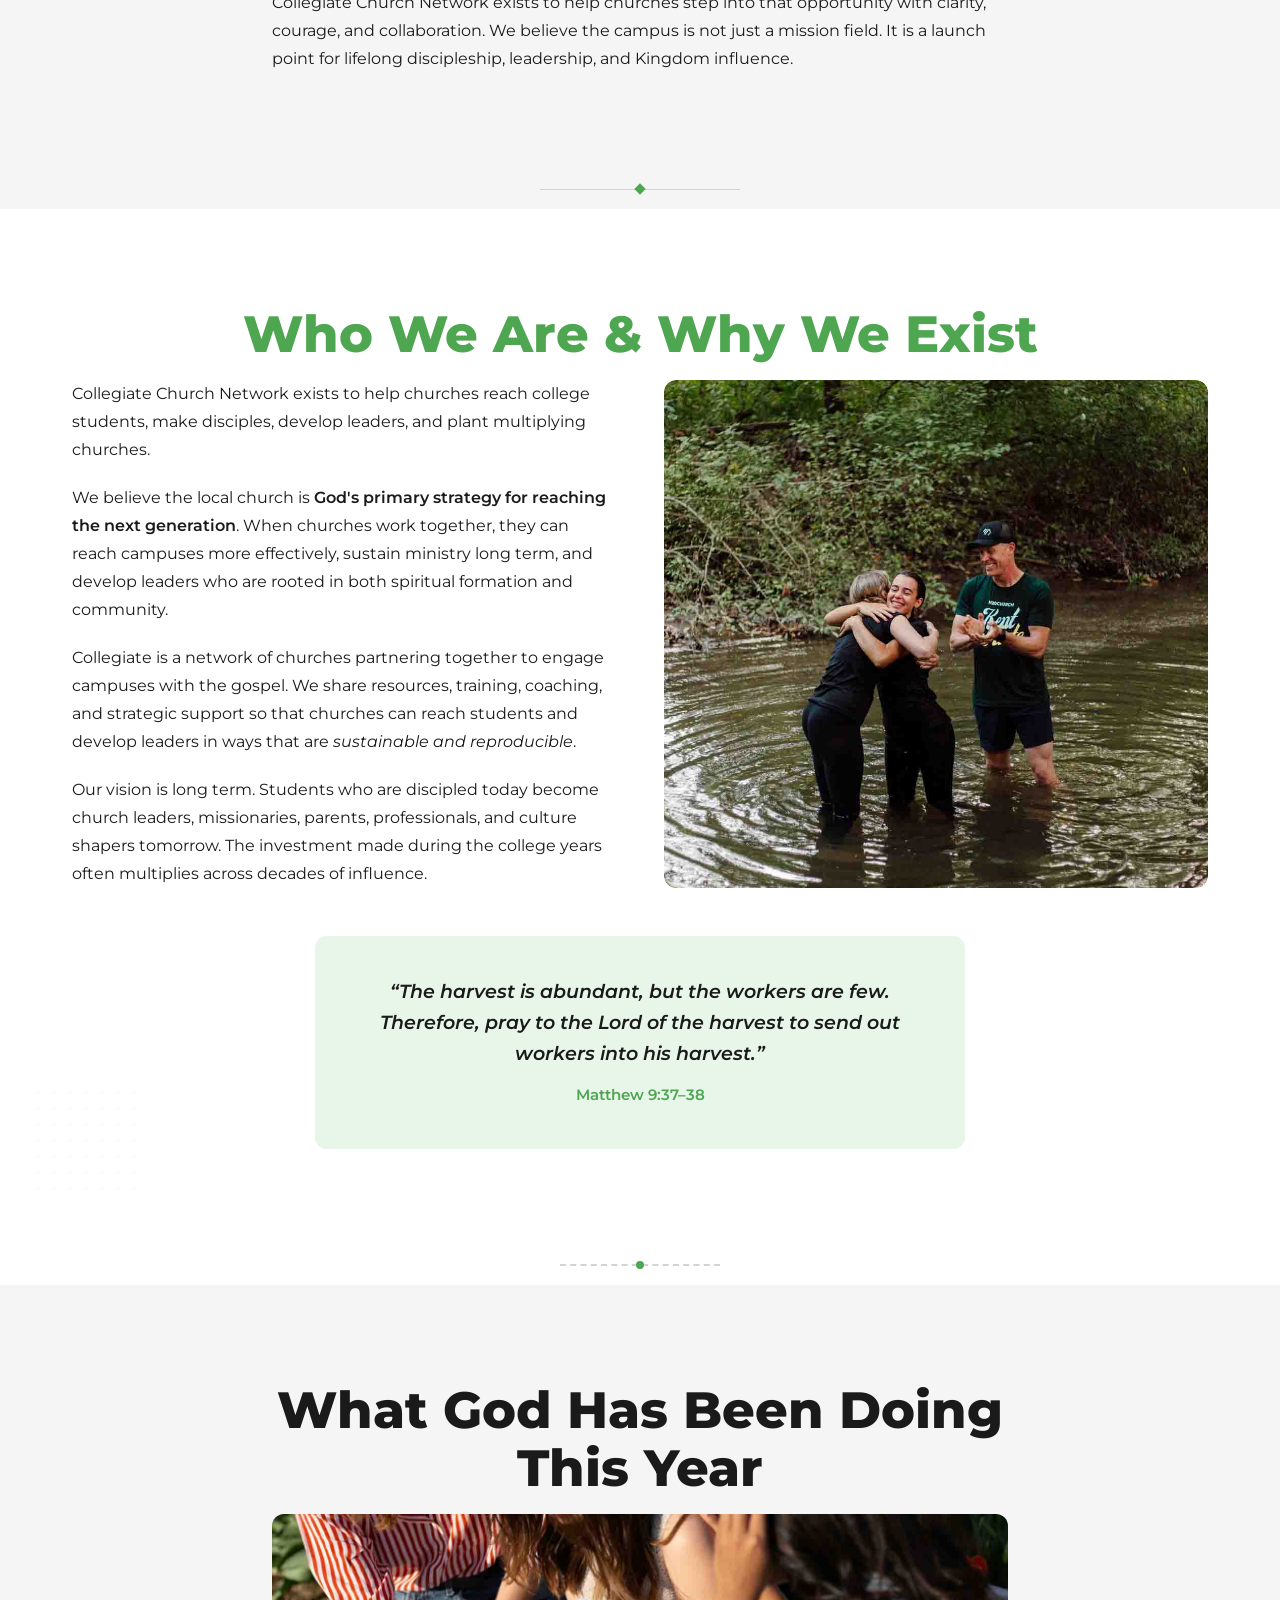
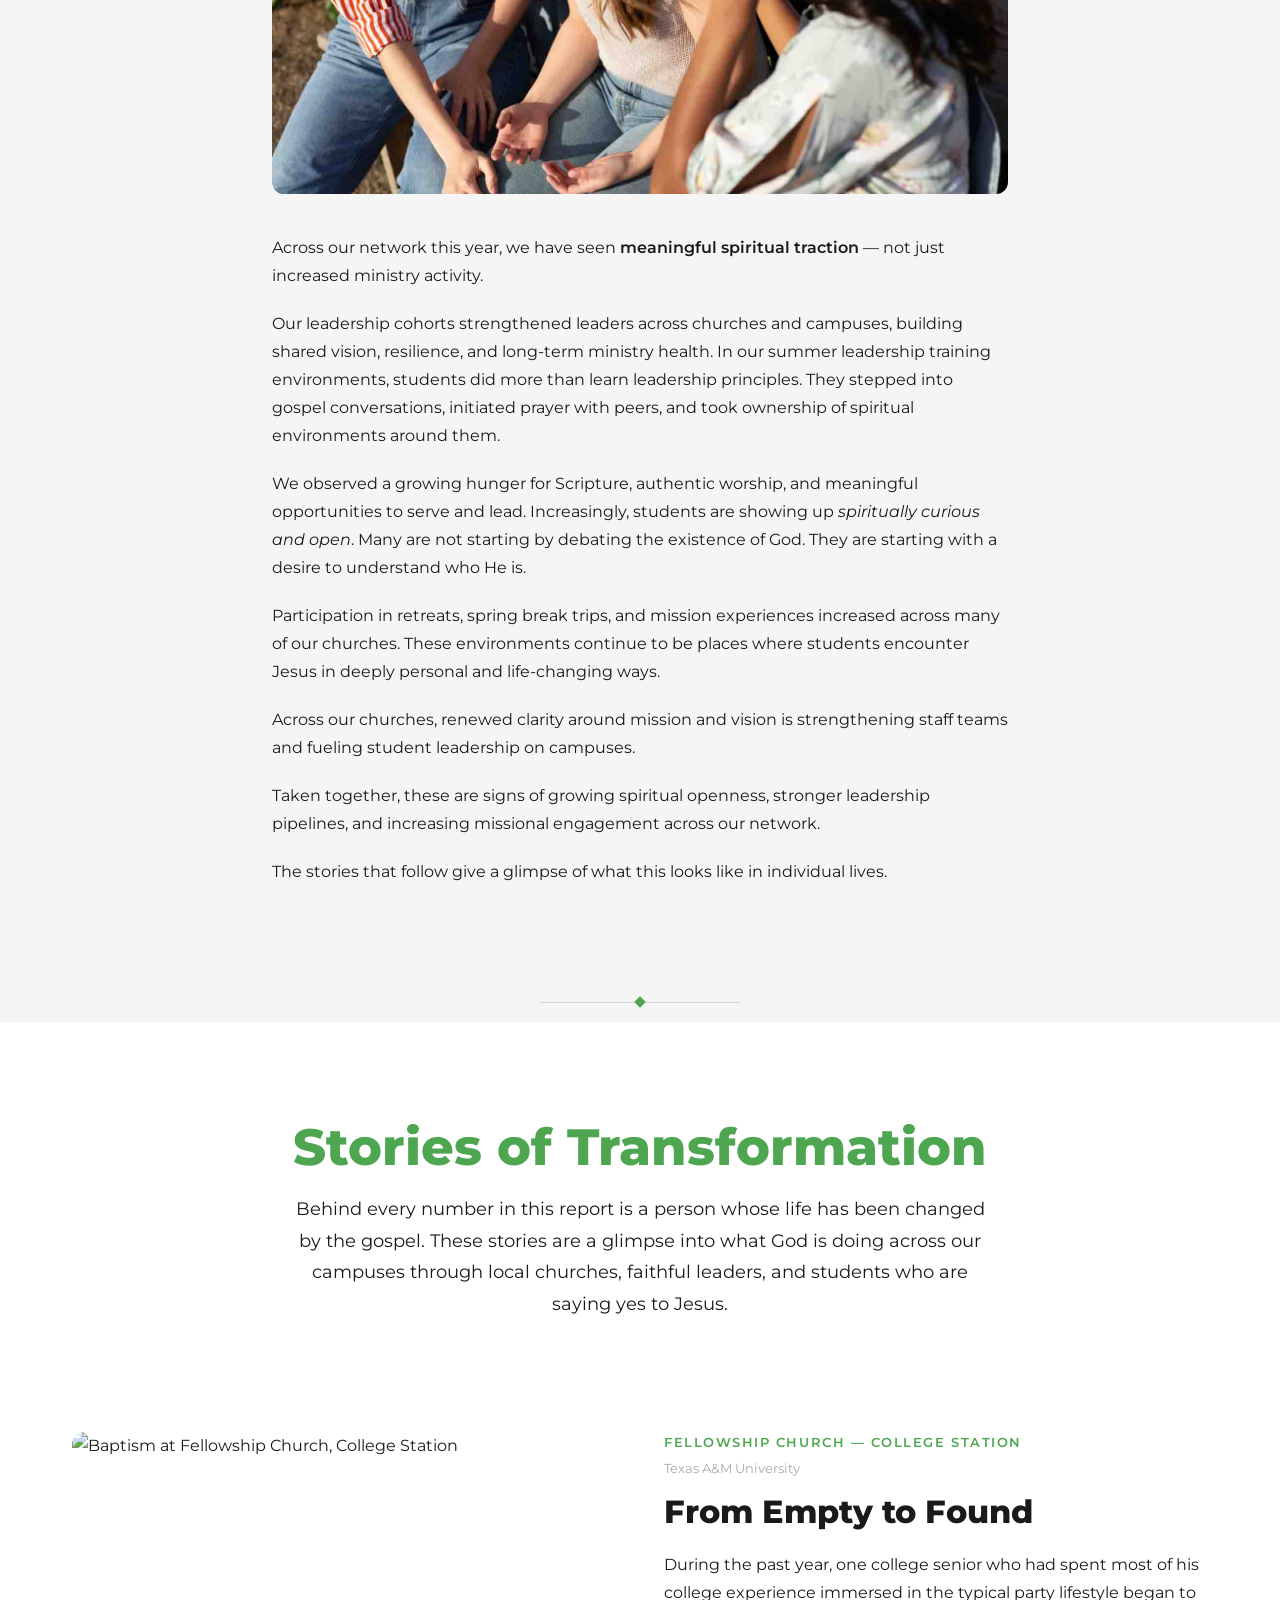
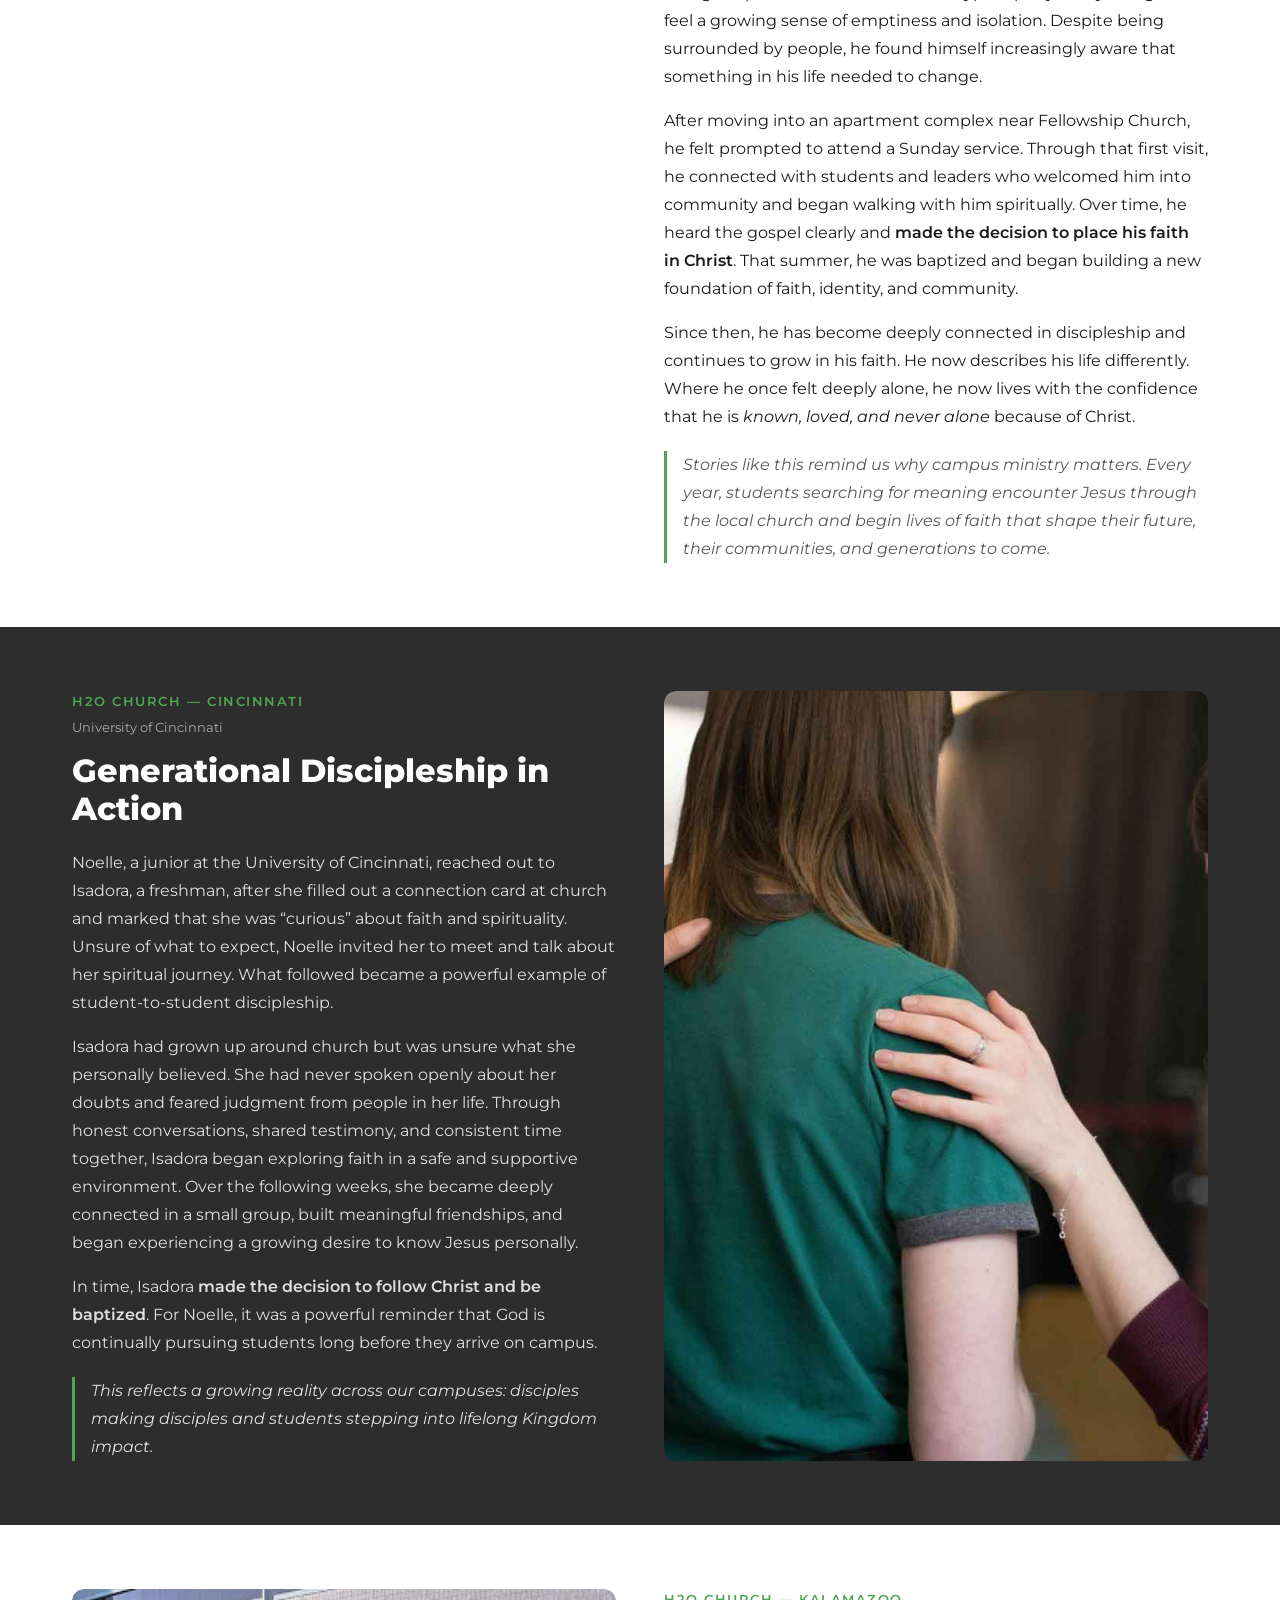
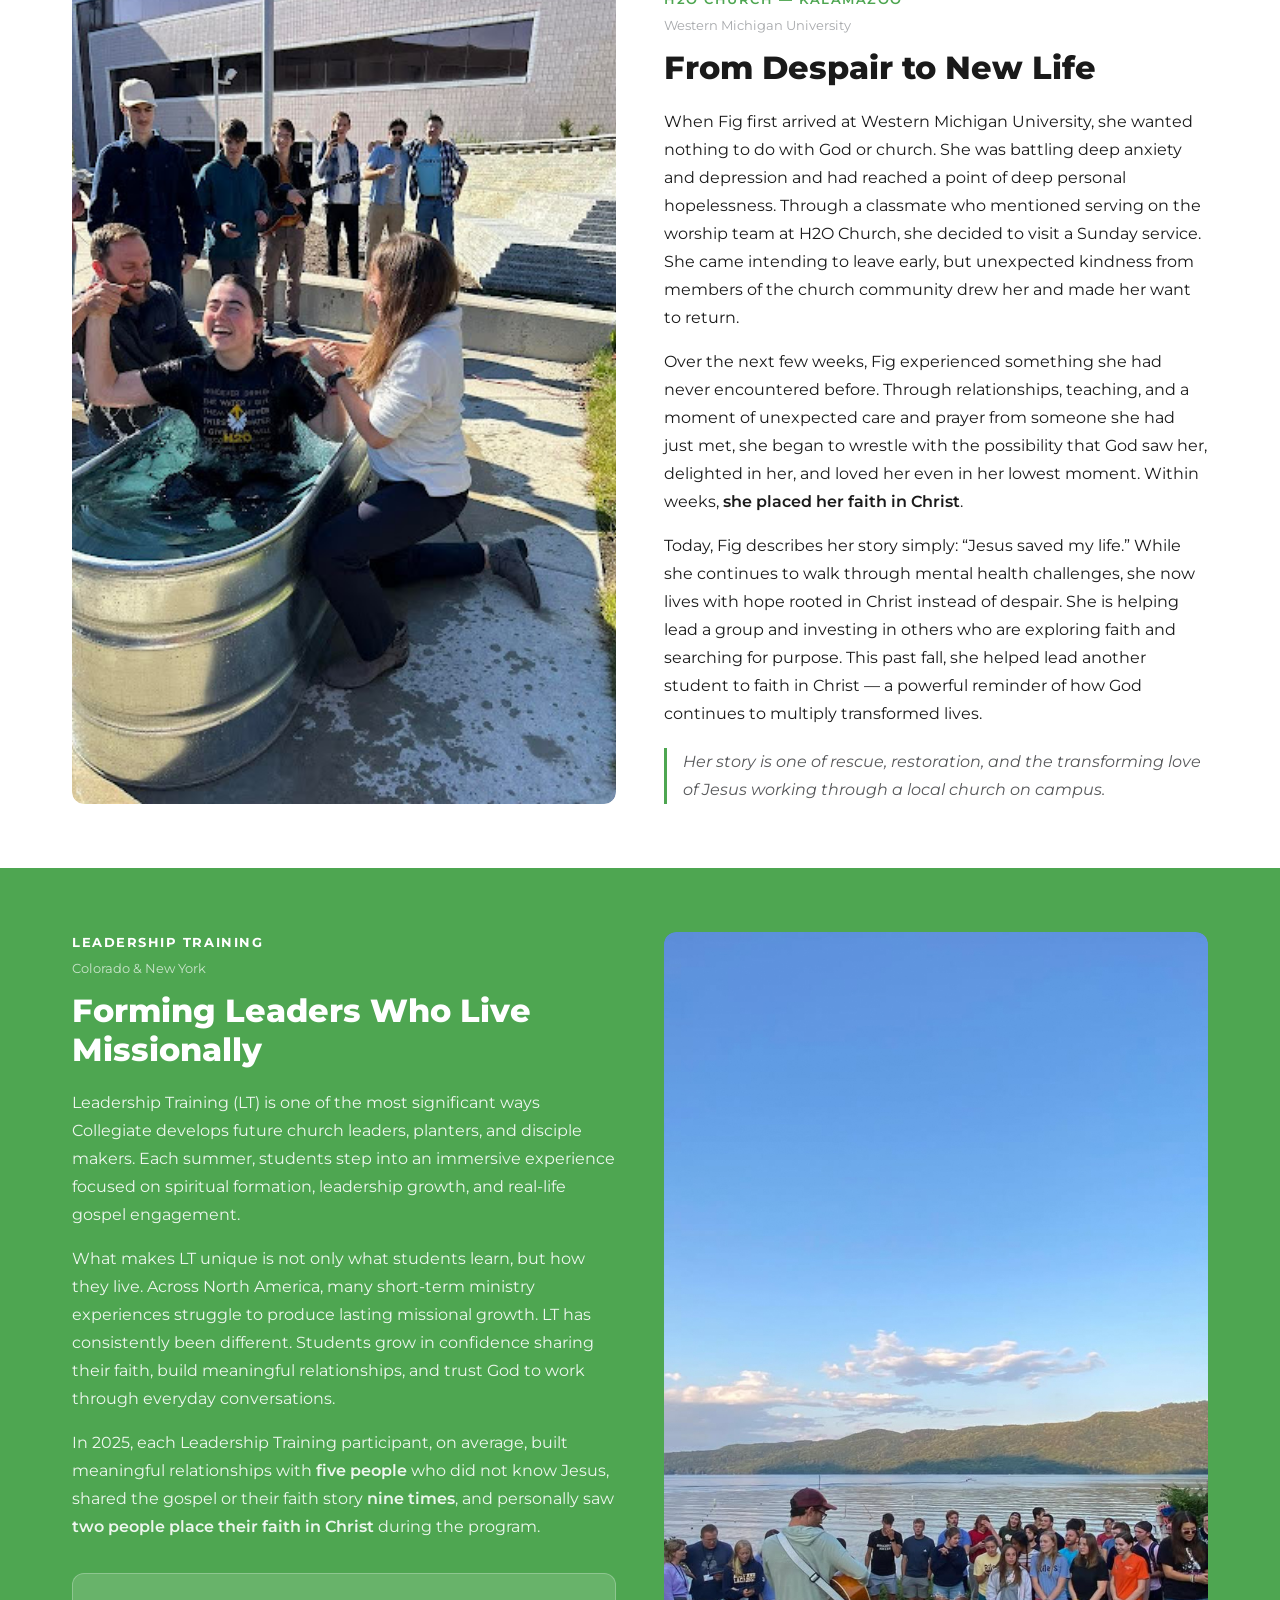
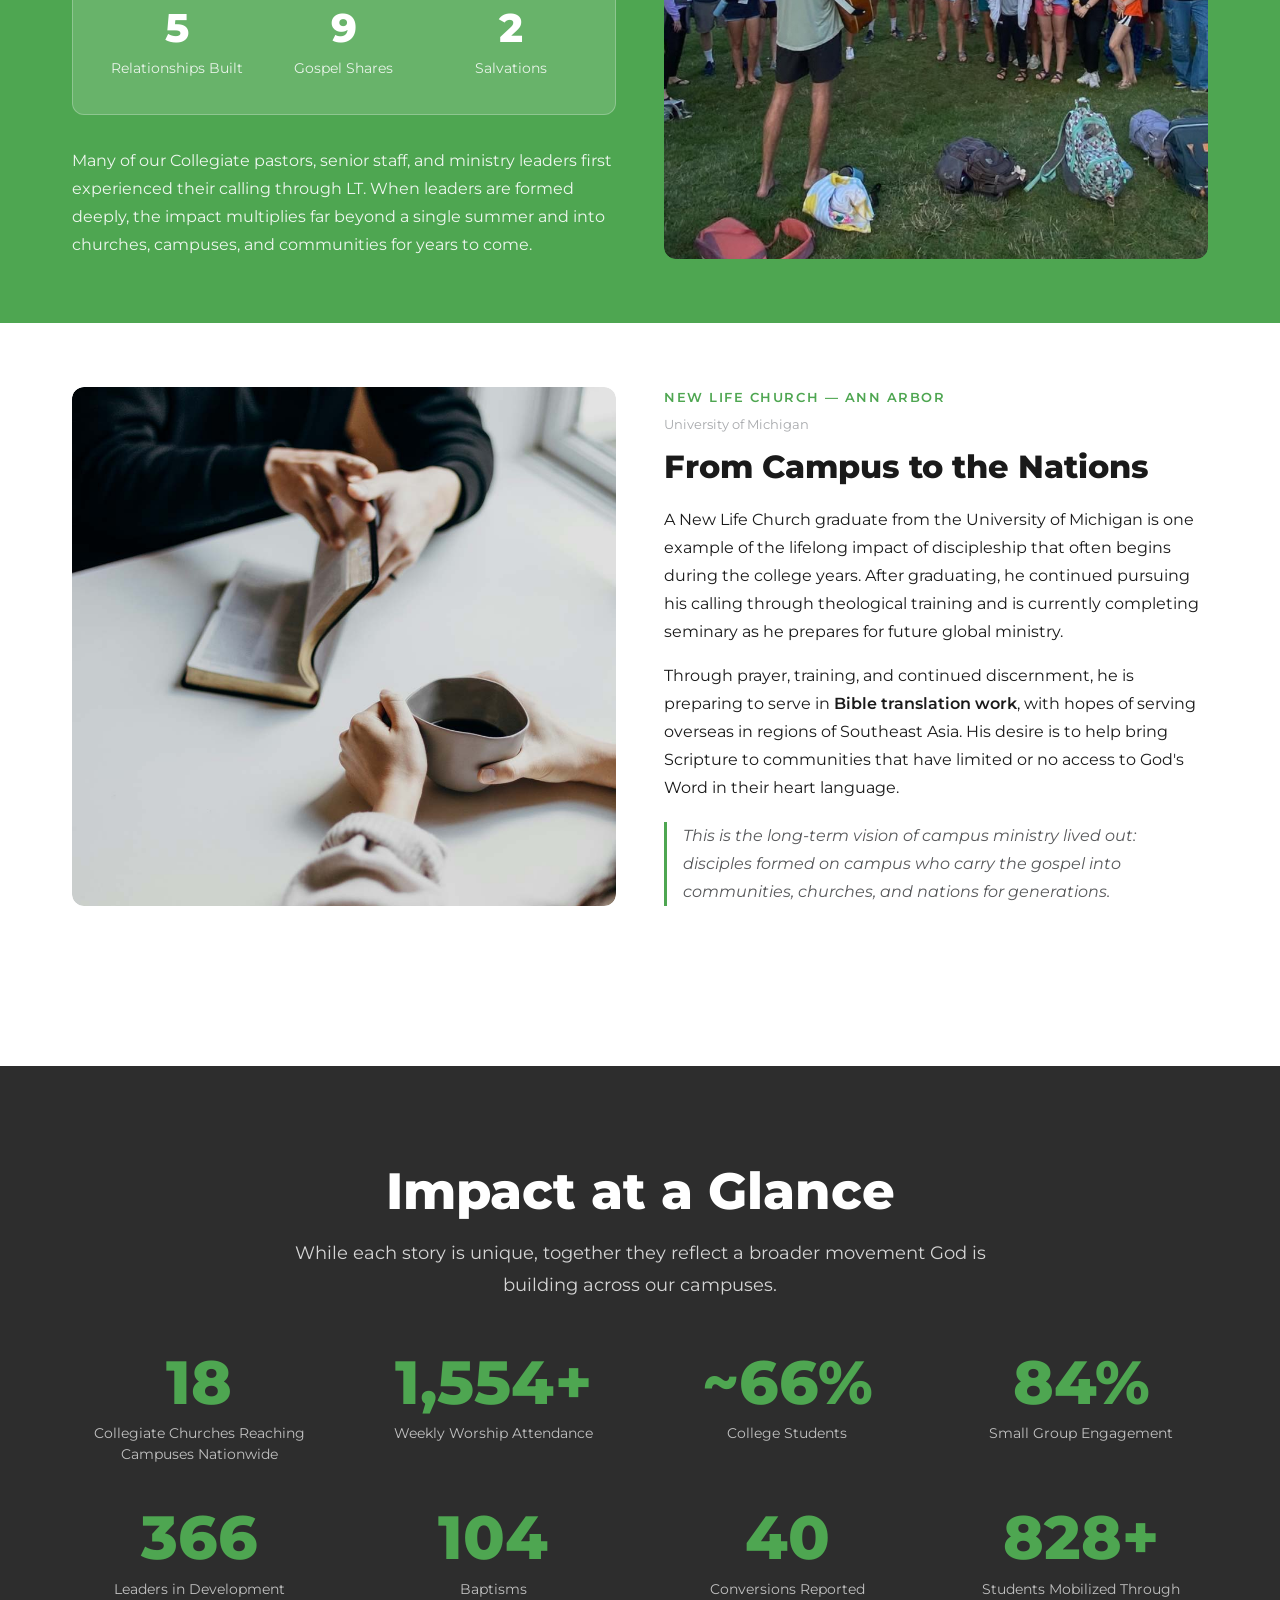
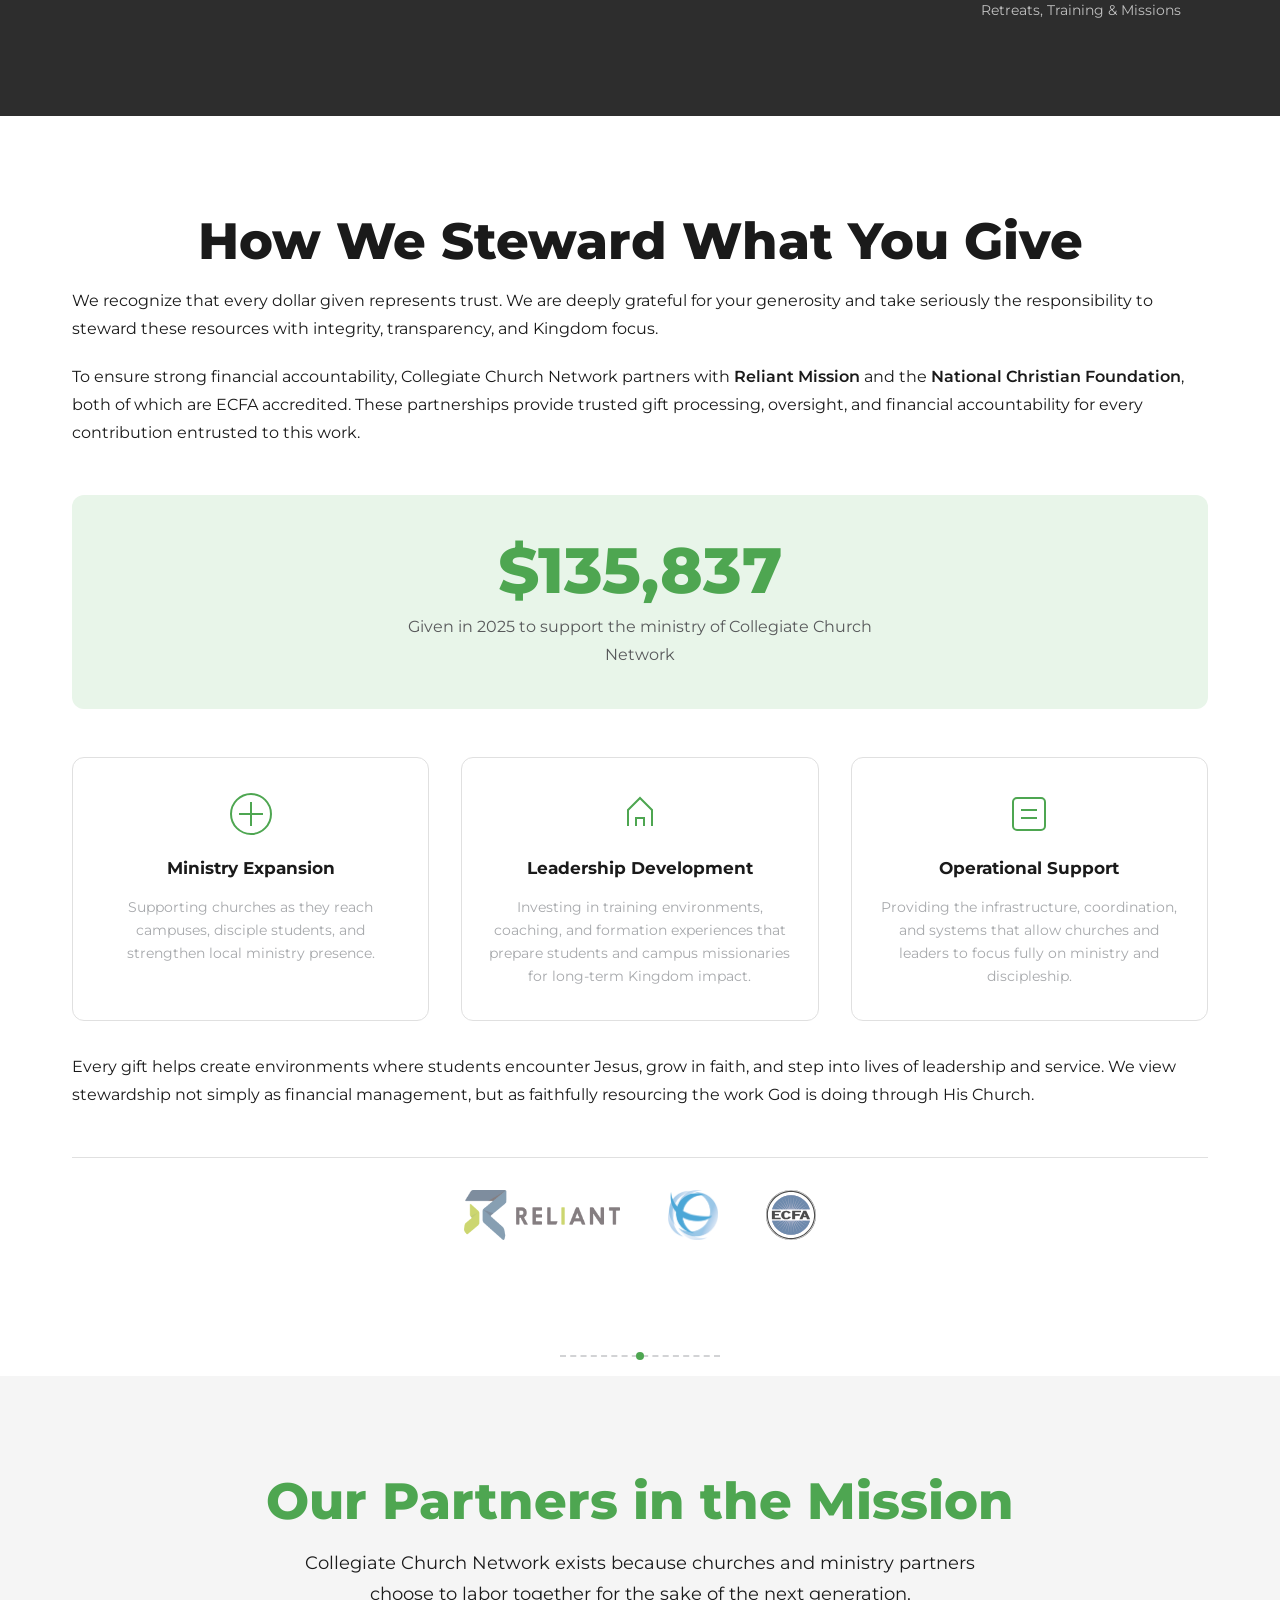
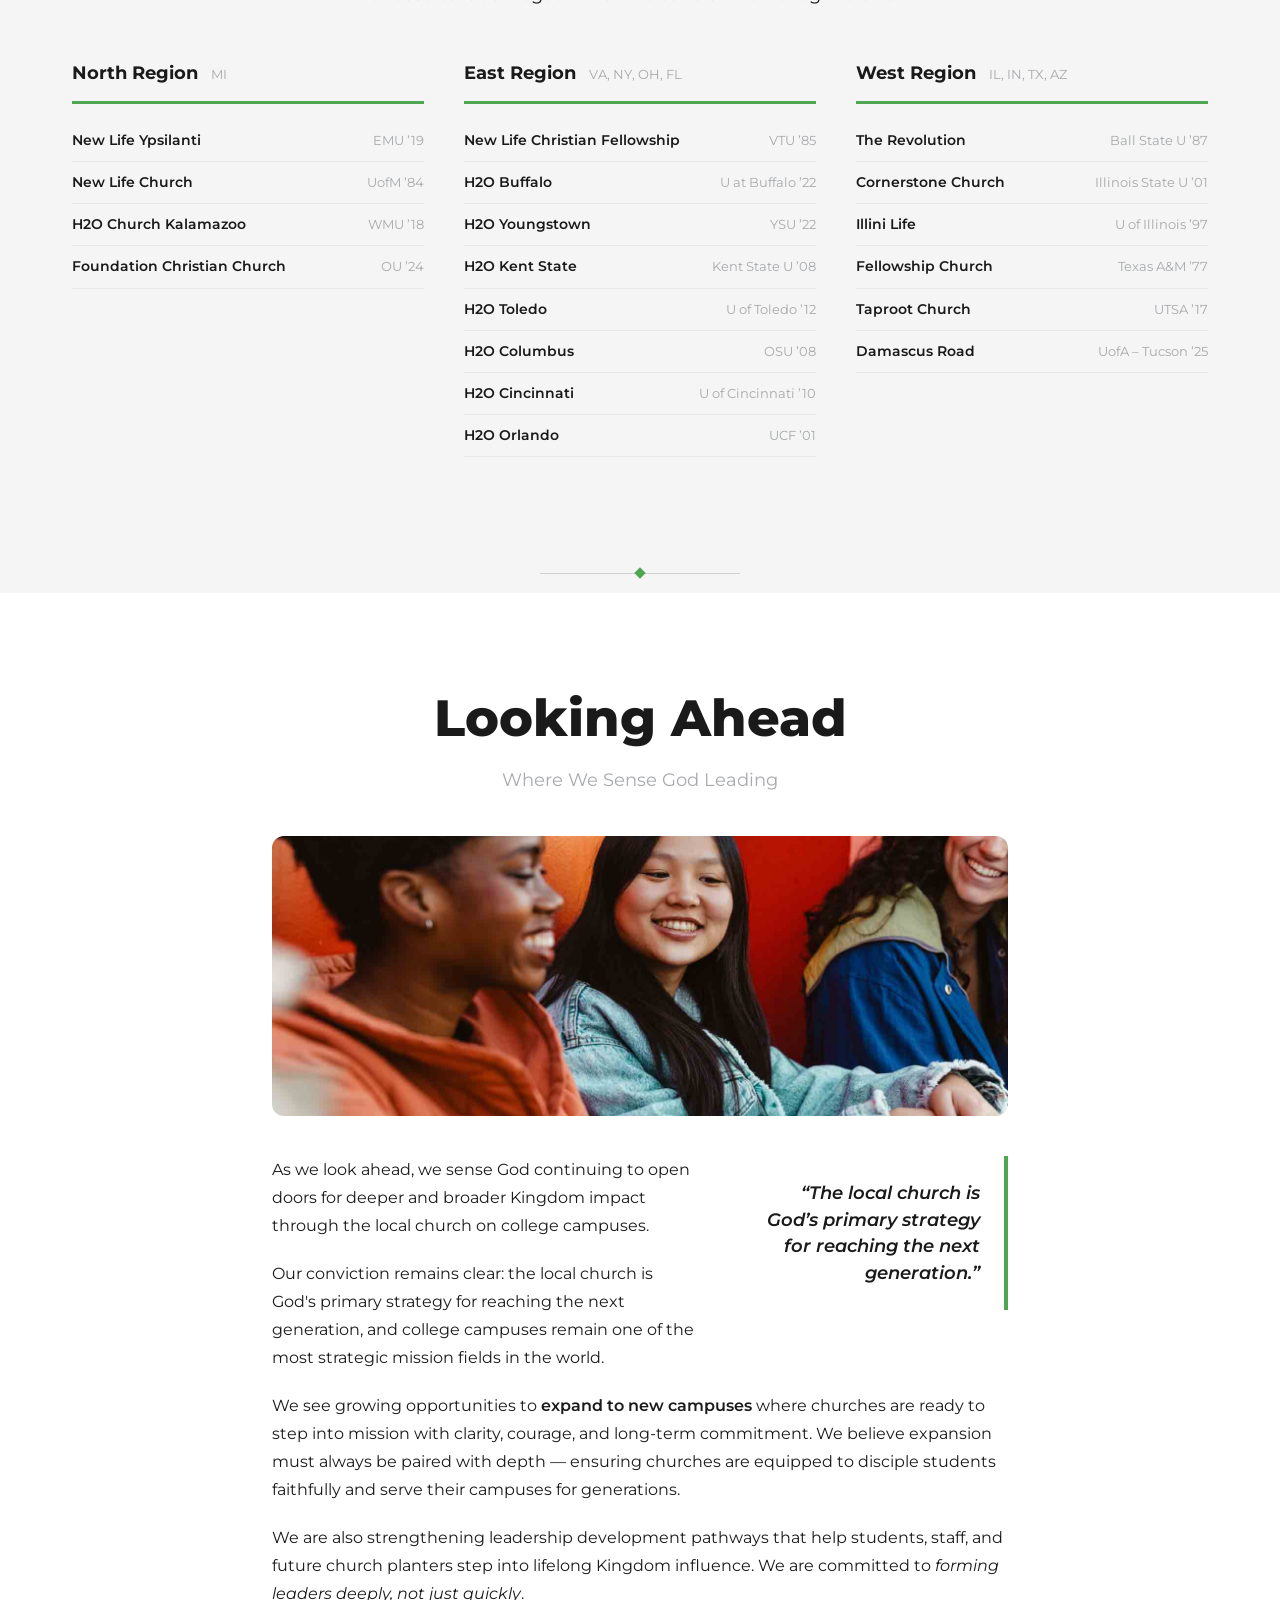
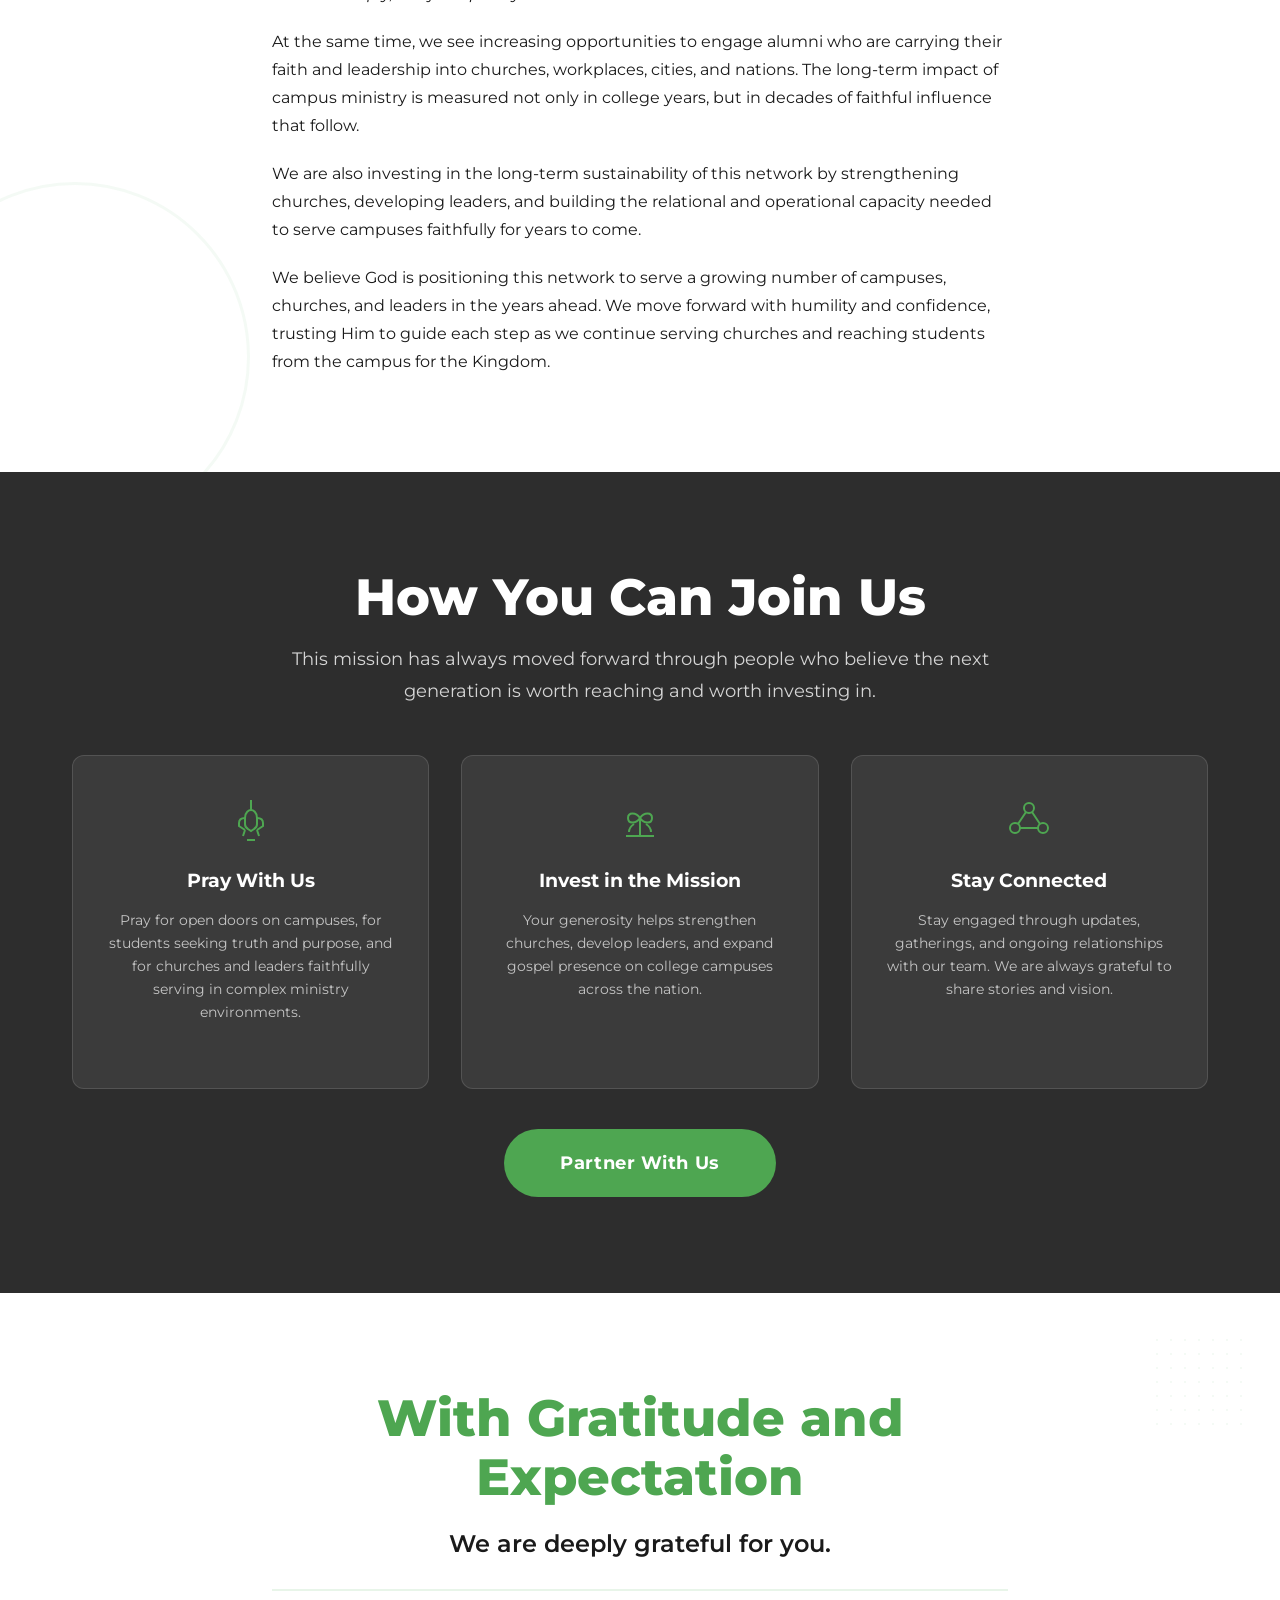
==== commit 7b758c9f: "Add Reliant Mission, NCF, and ECFA logos to Stewardship section Adds partner/accountability logos at" ====
--- a/index.html
+++ b/index.html
@@ -362,6 +362,12 @@
       </div>
 
       <p class="prose fade-in" style="margin-top: 2rem;">Every gift helps create environments where students encounter Jesus, grow in faith, and step into lives of leadership and service. We view stewardship not simply as financial management, but as faithfully resourcing the work God is doing through His Church.</p>
+
+      <div class="partner-logos fade-in">
+        <img src="images/logos/reliant-mission.png" alt="Reliant Mission" class="partner-logos__img">
+        <img src="images/logos/ncf.png" alt="National Christian Foundation" class="partner-logos__img">
+        <img src="images/logos/ecfa.svg" alt="ECFA Accredited" class="partner-logos__img">
+      </div>
     </div>
   </section>
 
--- a/styles.css
+++ b/styles.css
@@ -705,6 +705,29 @@
   font-size: 0.9rem;
   color: var(--grey-light);
   line-height: 1.6;
+}
+
+/* Partner / Accountability Logos */
+.partner-logos {
+  display: flex;
+  align-items: center;
+  justify-content: center;
+  gap: 3rem;
+  margin-top: 3rem;
+  padding-top: 2rem;
+  border-top: 1px solid #e0e0e0;
+}
+
+.partner-logos__img {
+  height: 50px;
+  width: auto;
+  object-fit: contain;
+  opacity: 0.7;
+  transition: opacity 0.3s ease;
+}
+
+.partner-logos__img:hover {
+  opacity: 1;
 }
 
 /* ============================================================
@@ -1320,6 +1343,14 @@
     grid-template-columns: 1fr;
   }
 
+  .partner-logos {
+    gap: 2rem;
+  }
+
+  .partner-logos__img {
+    height: 40px;
+  }
+
   .regions-grid {
     grid-template-columns: 1fr;
     gap: 2rem;
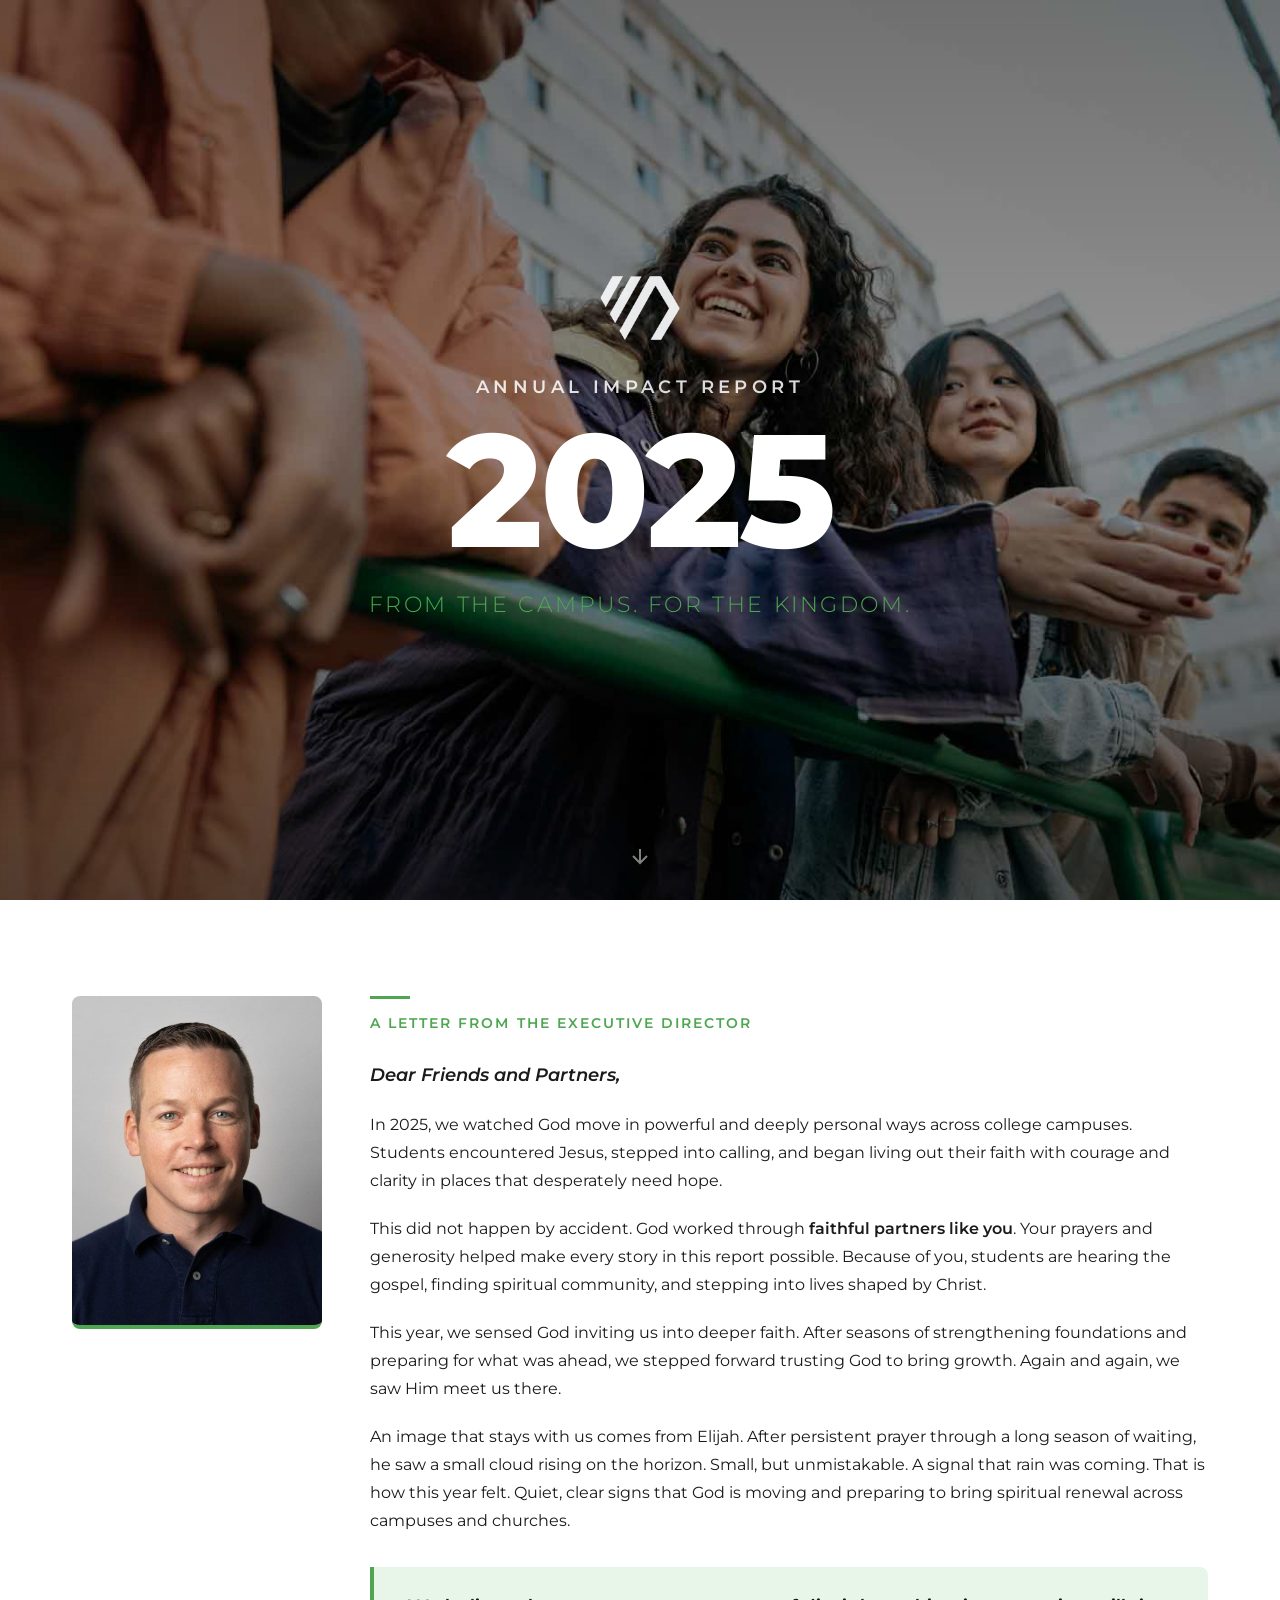
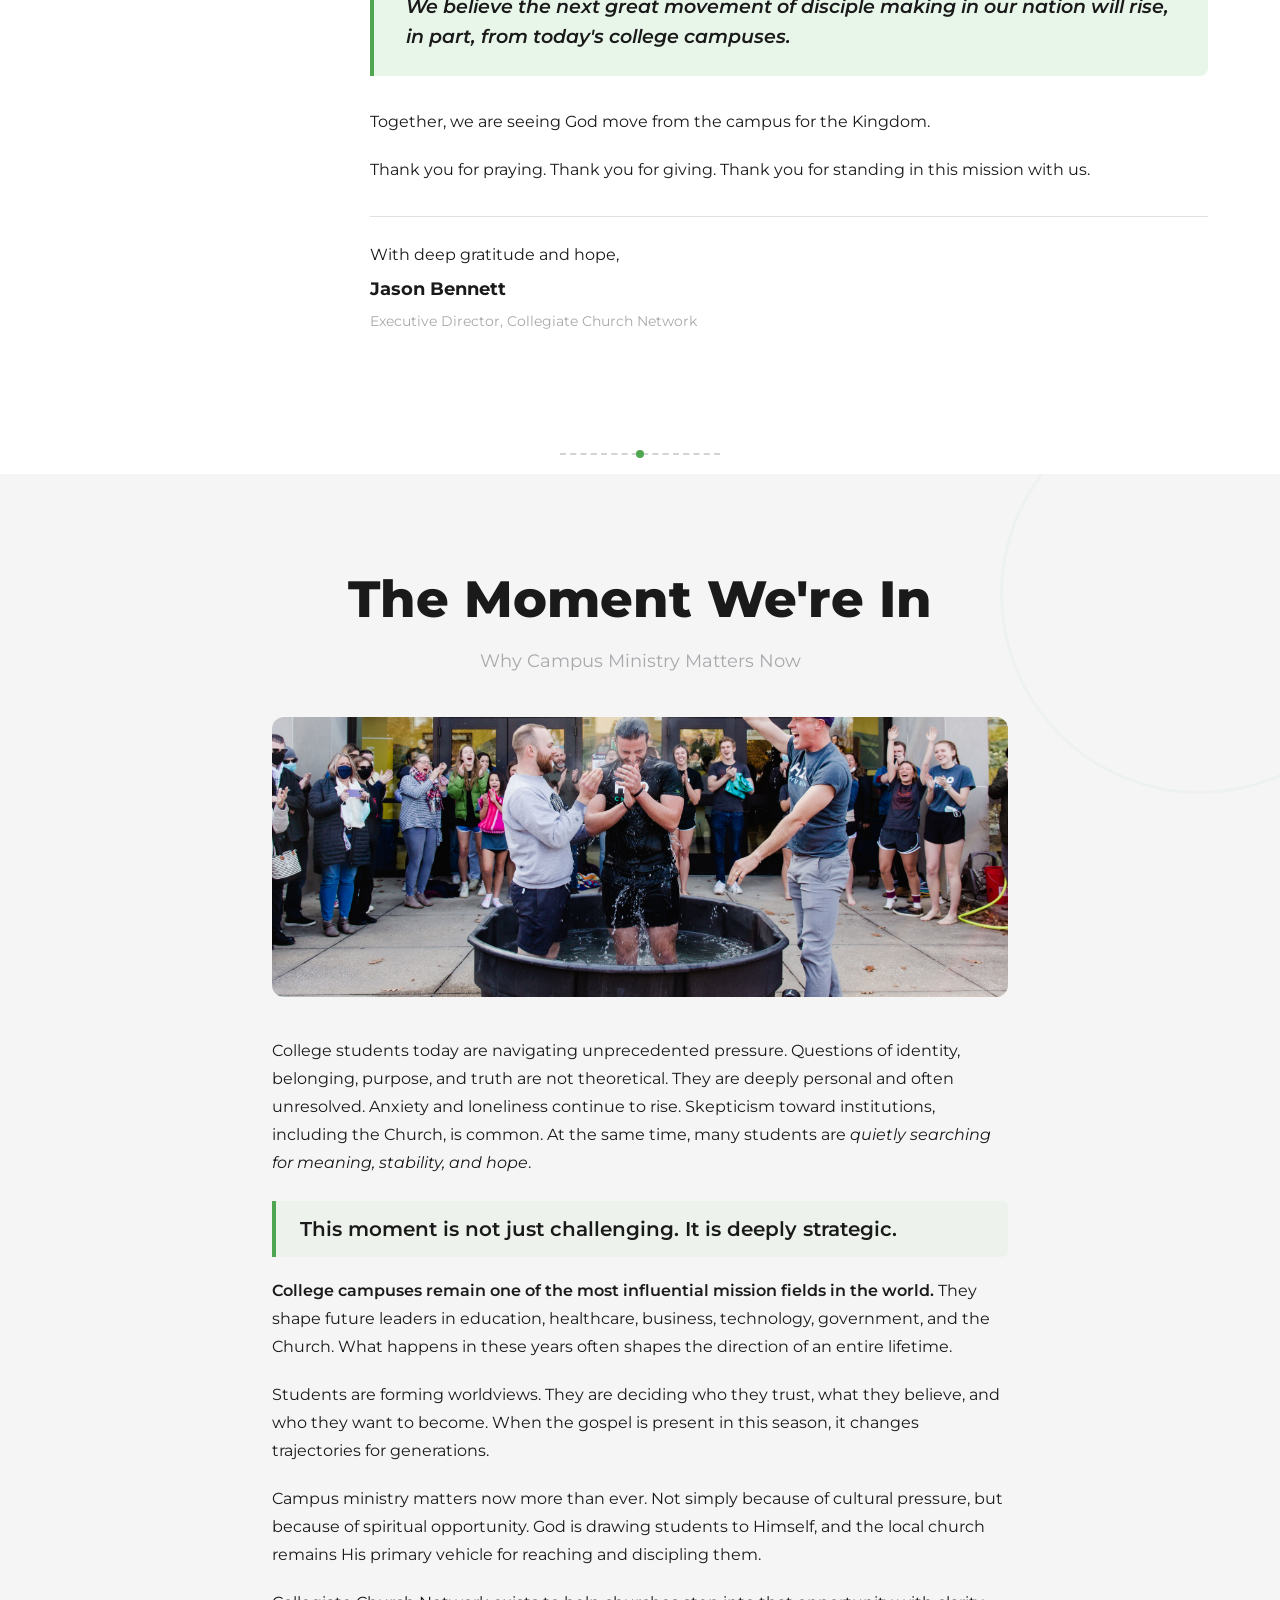
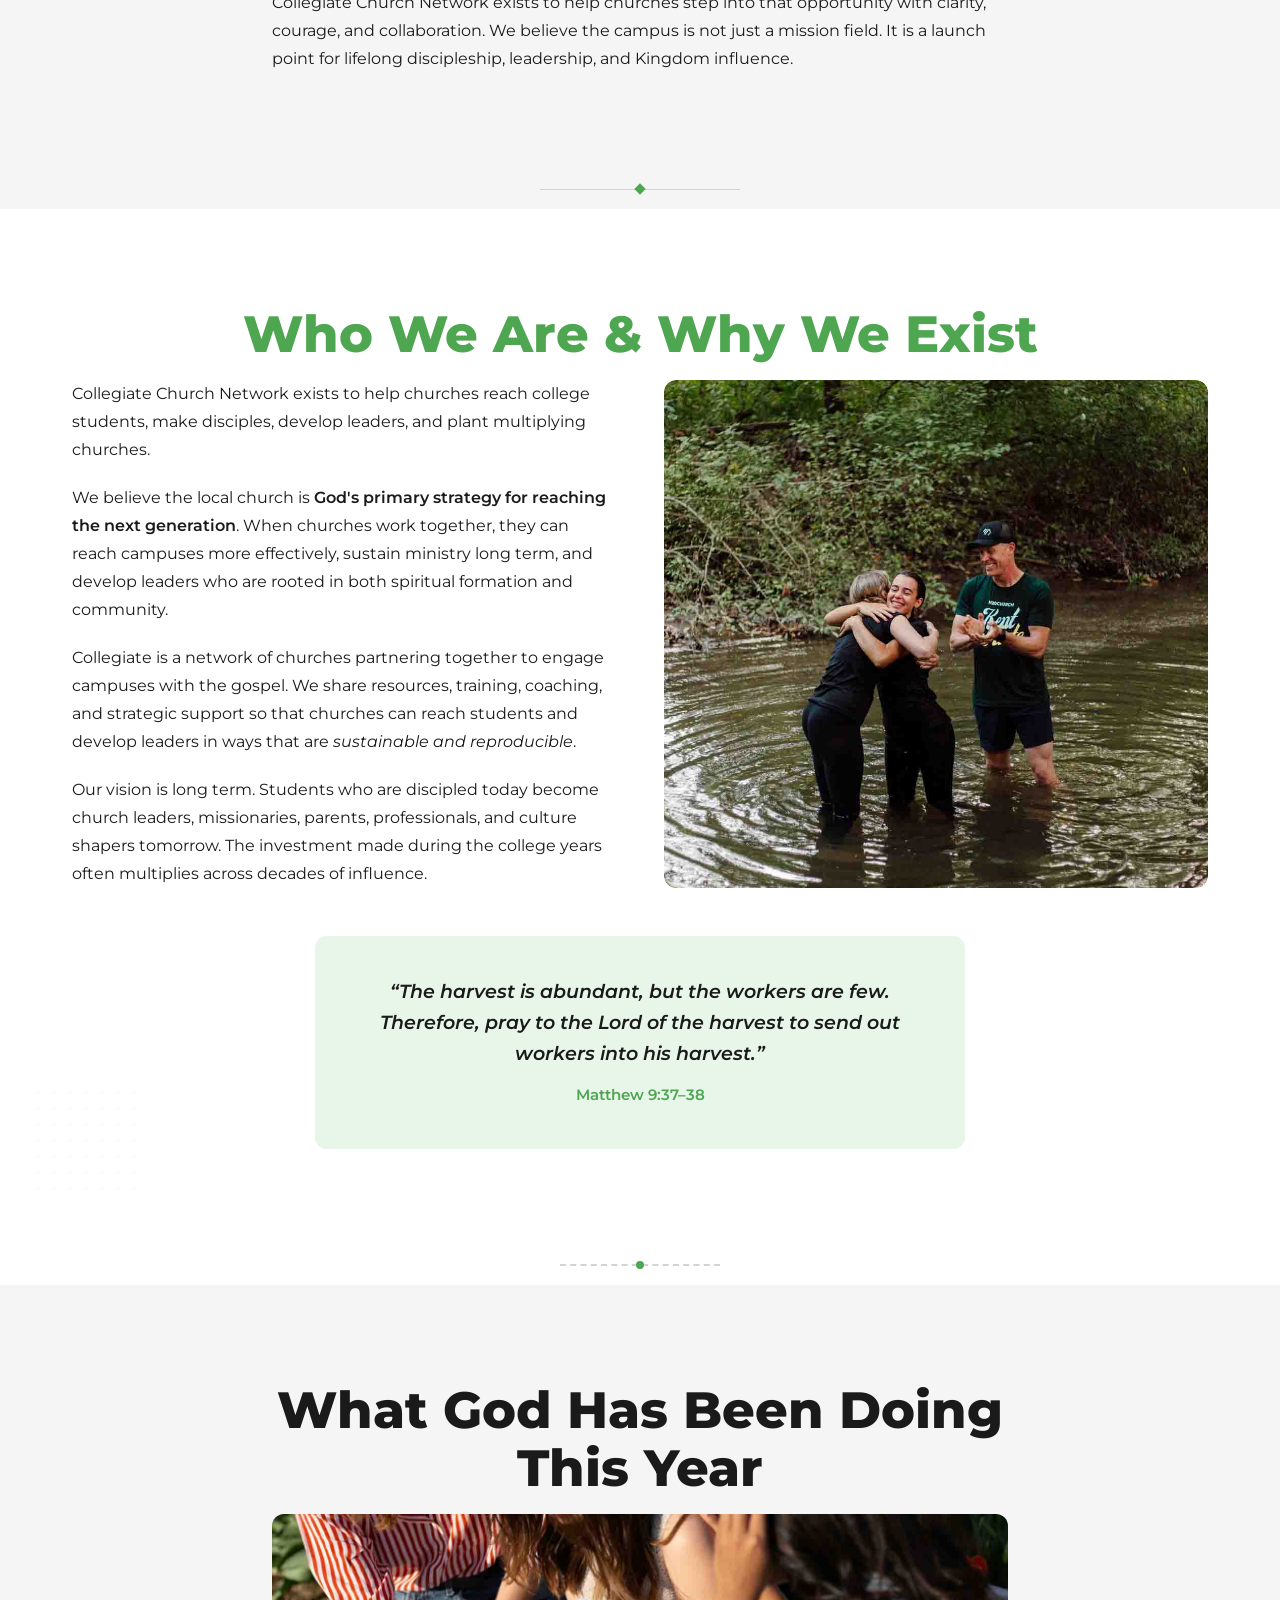
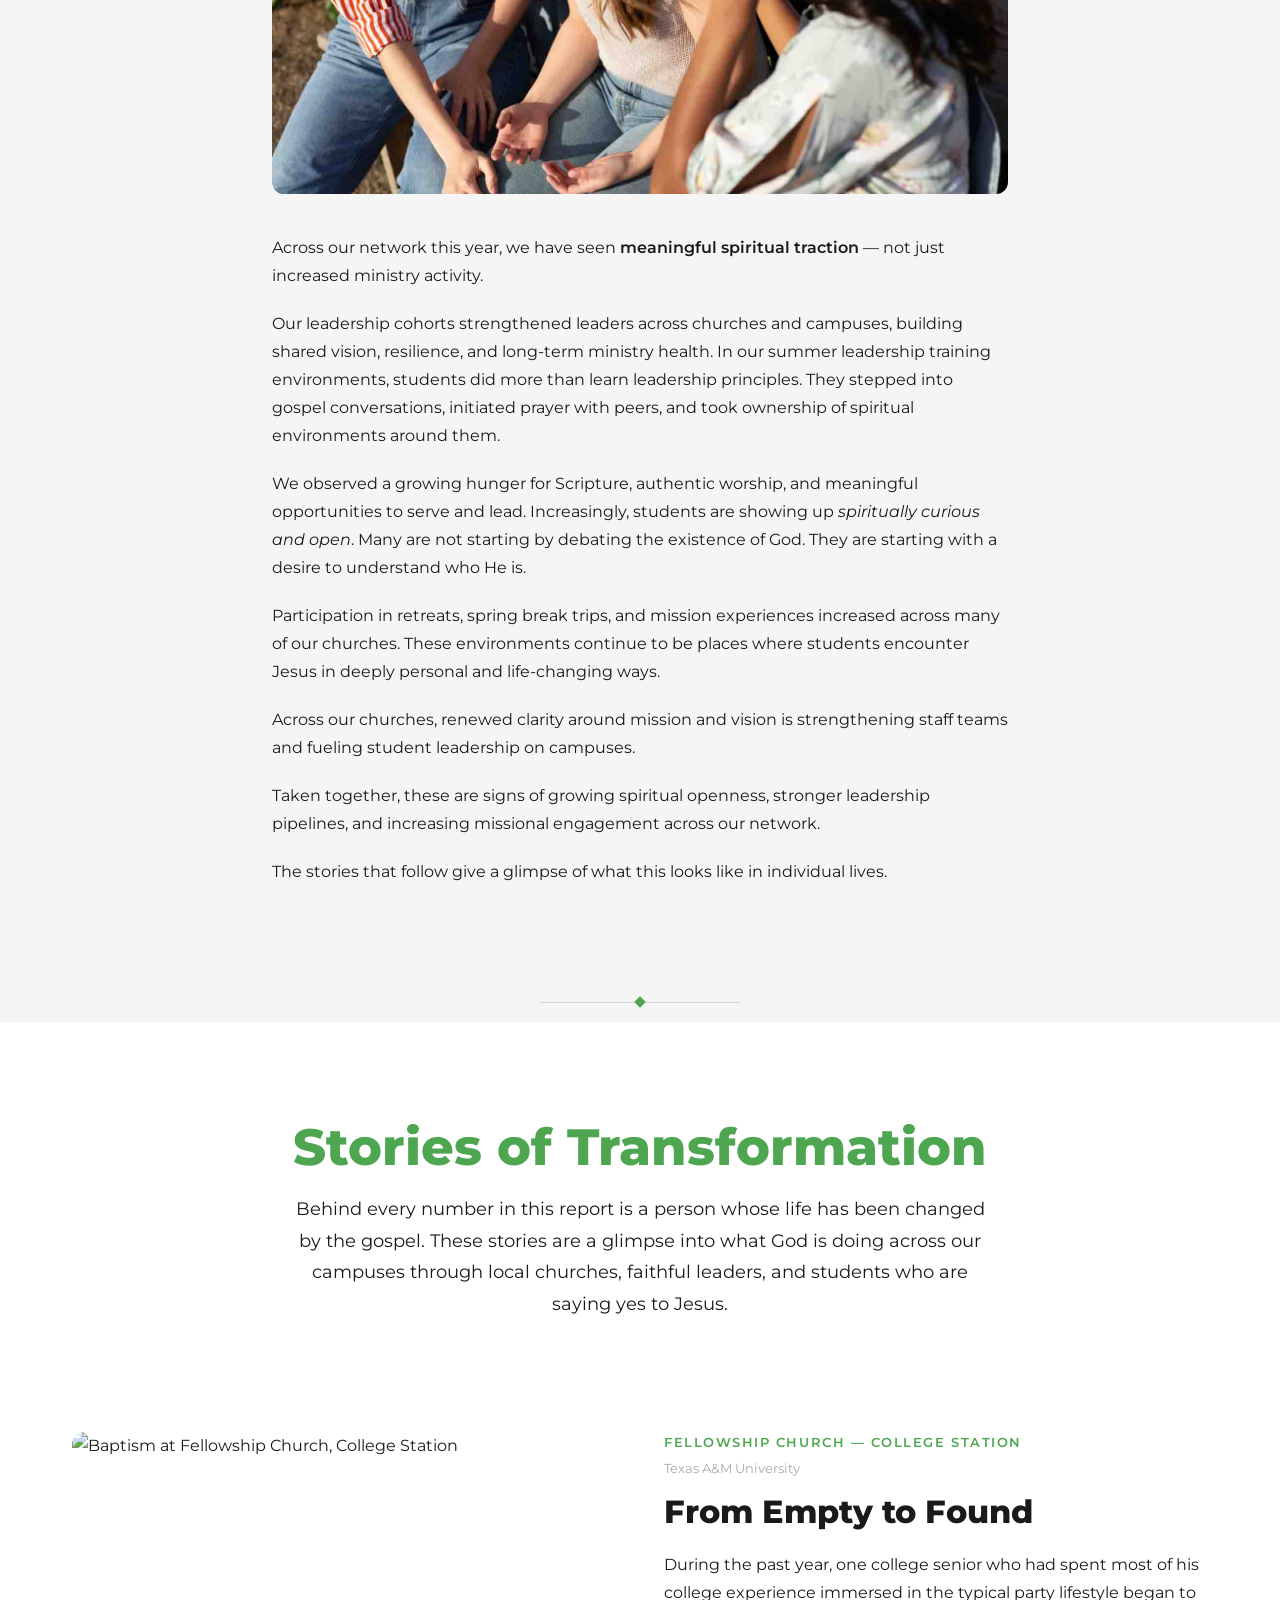
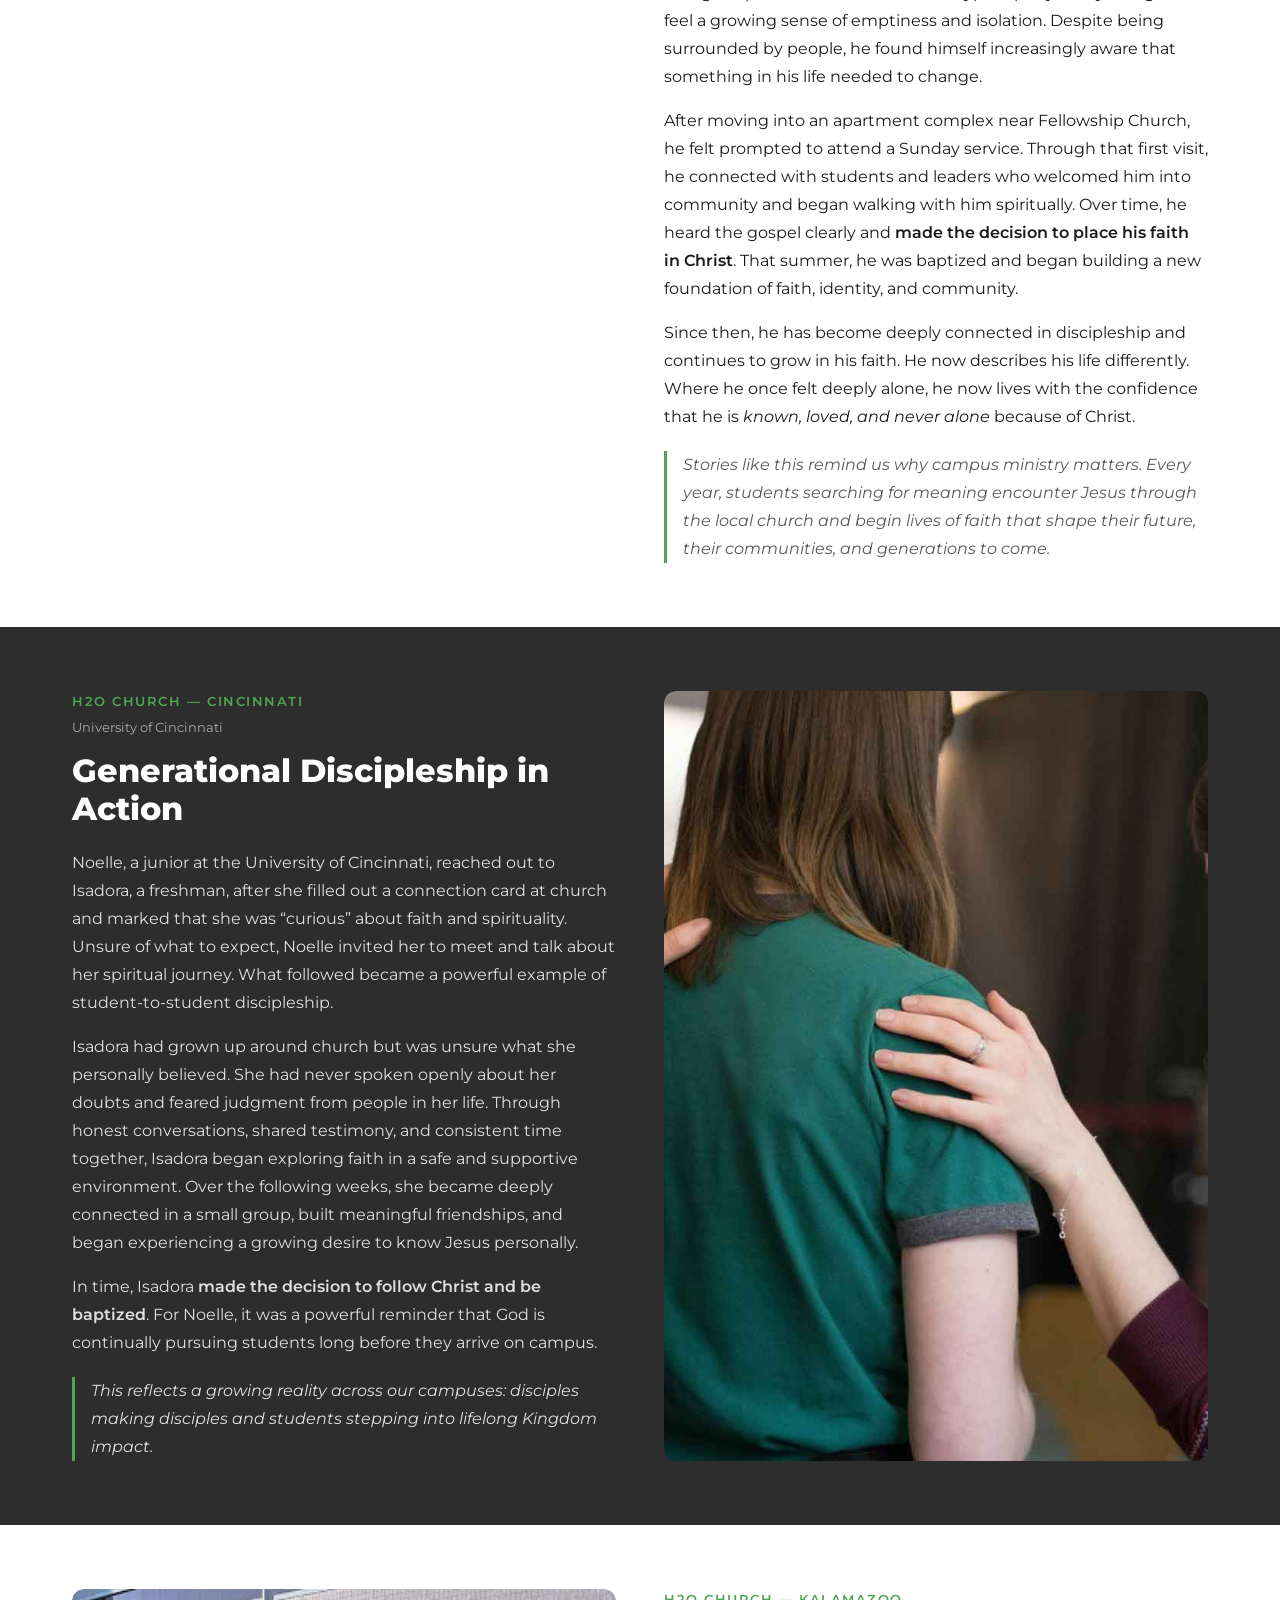
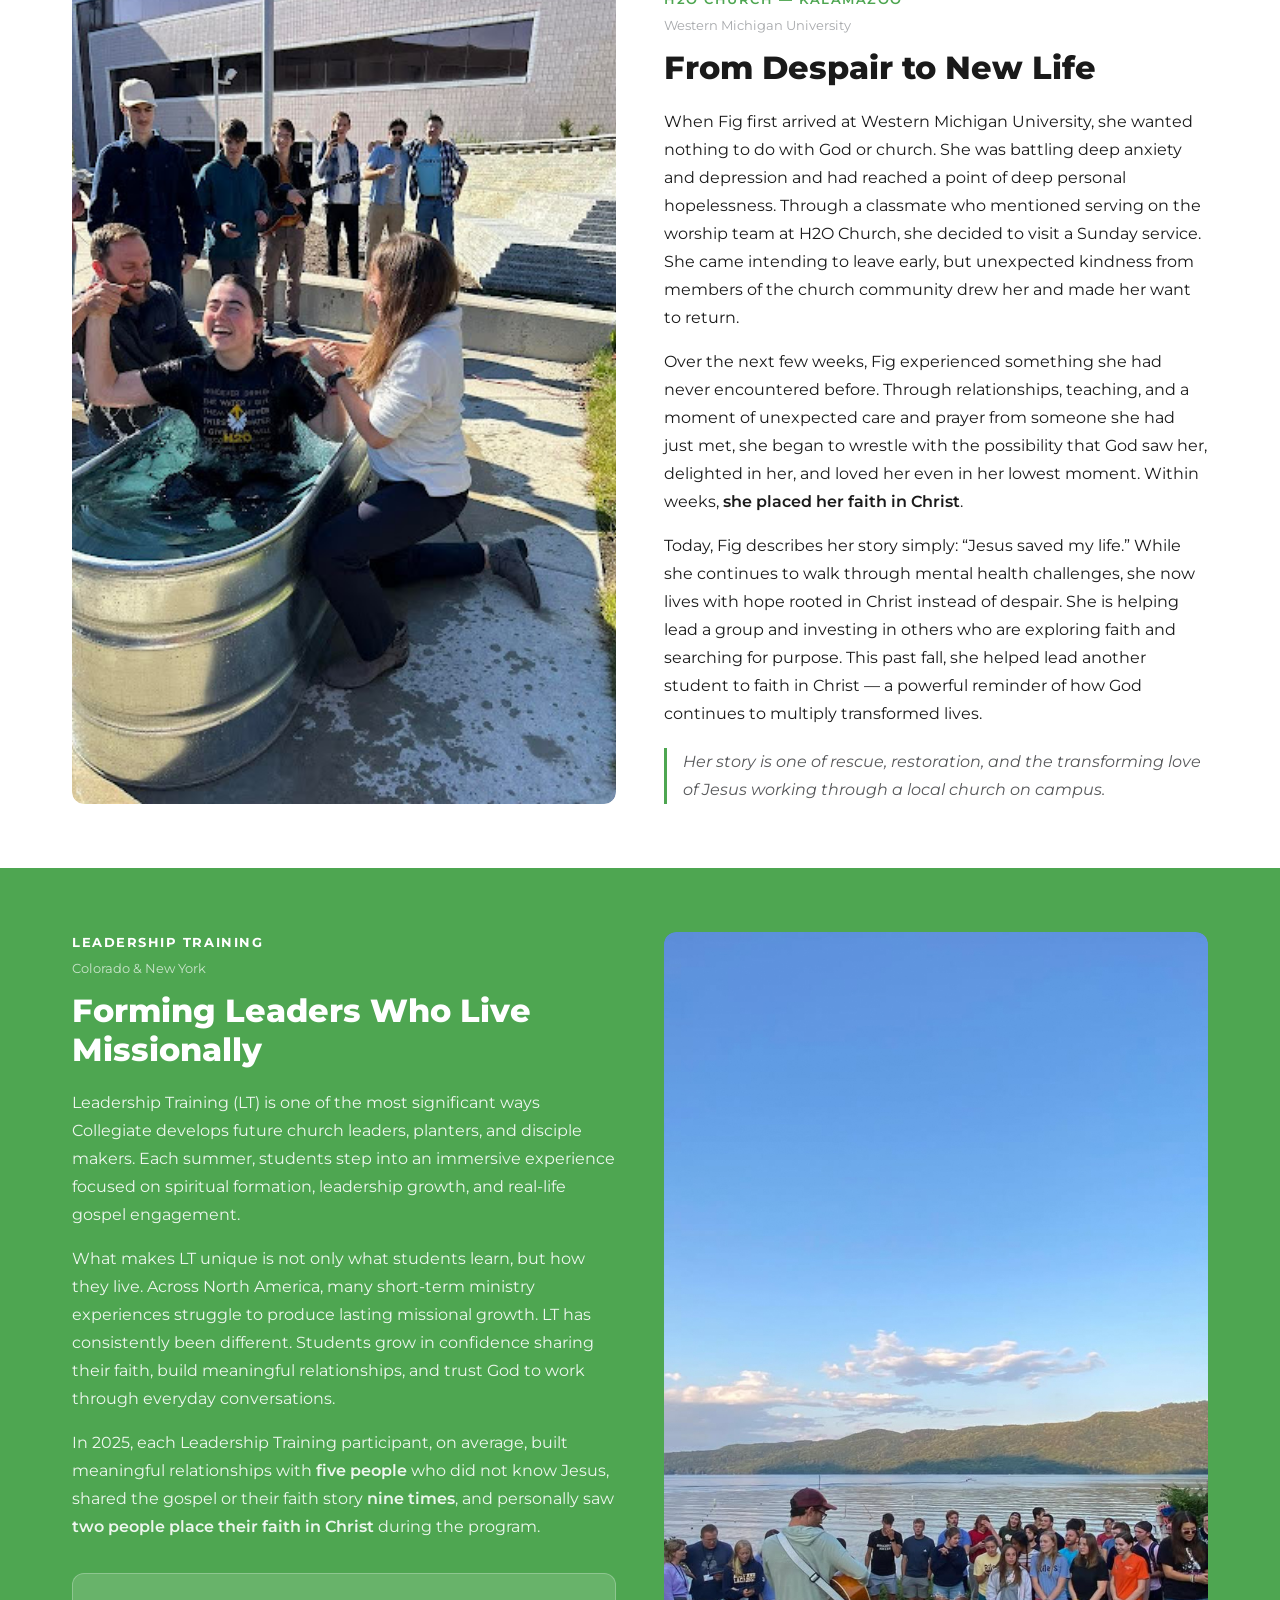
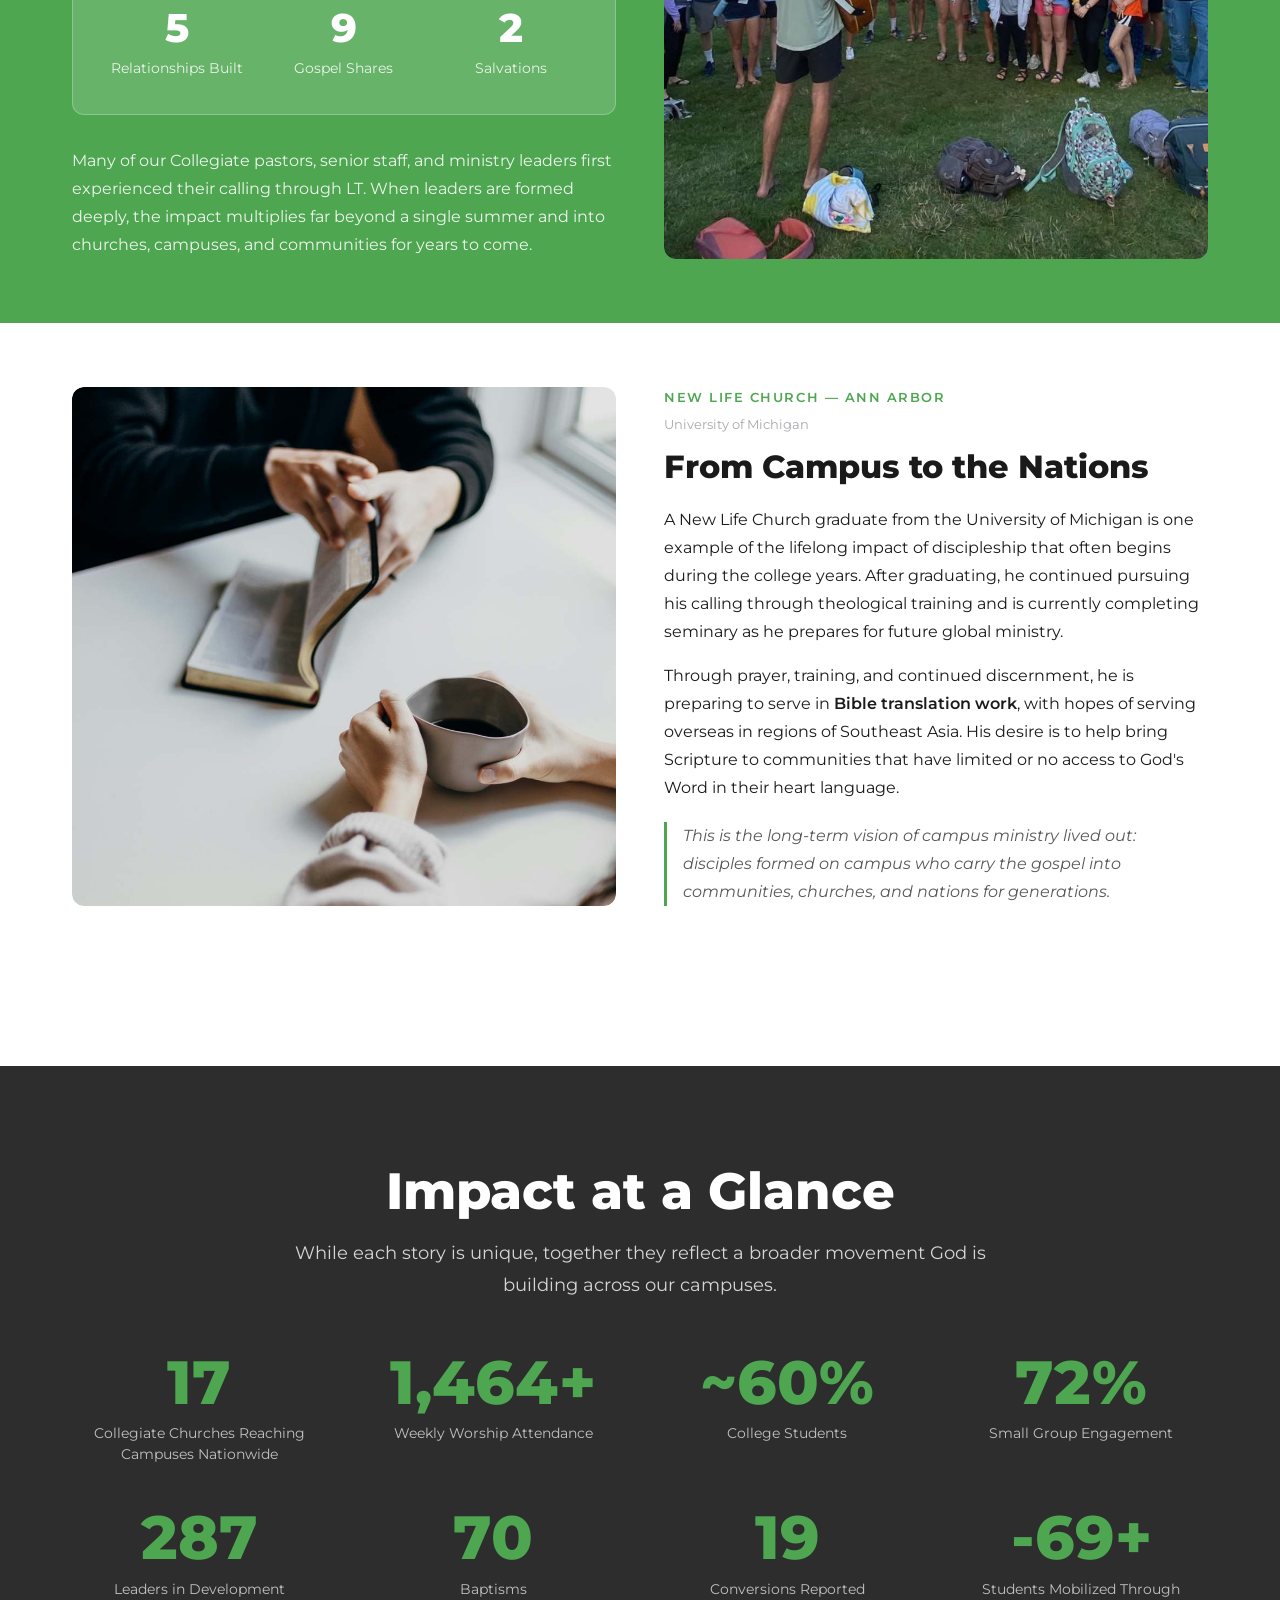
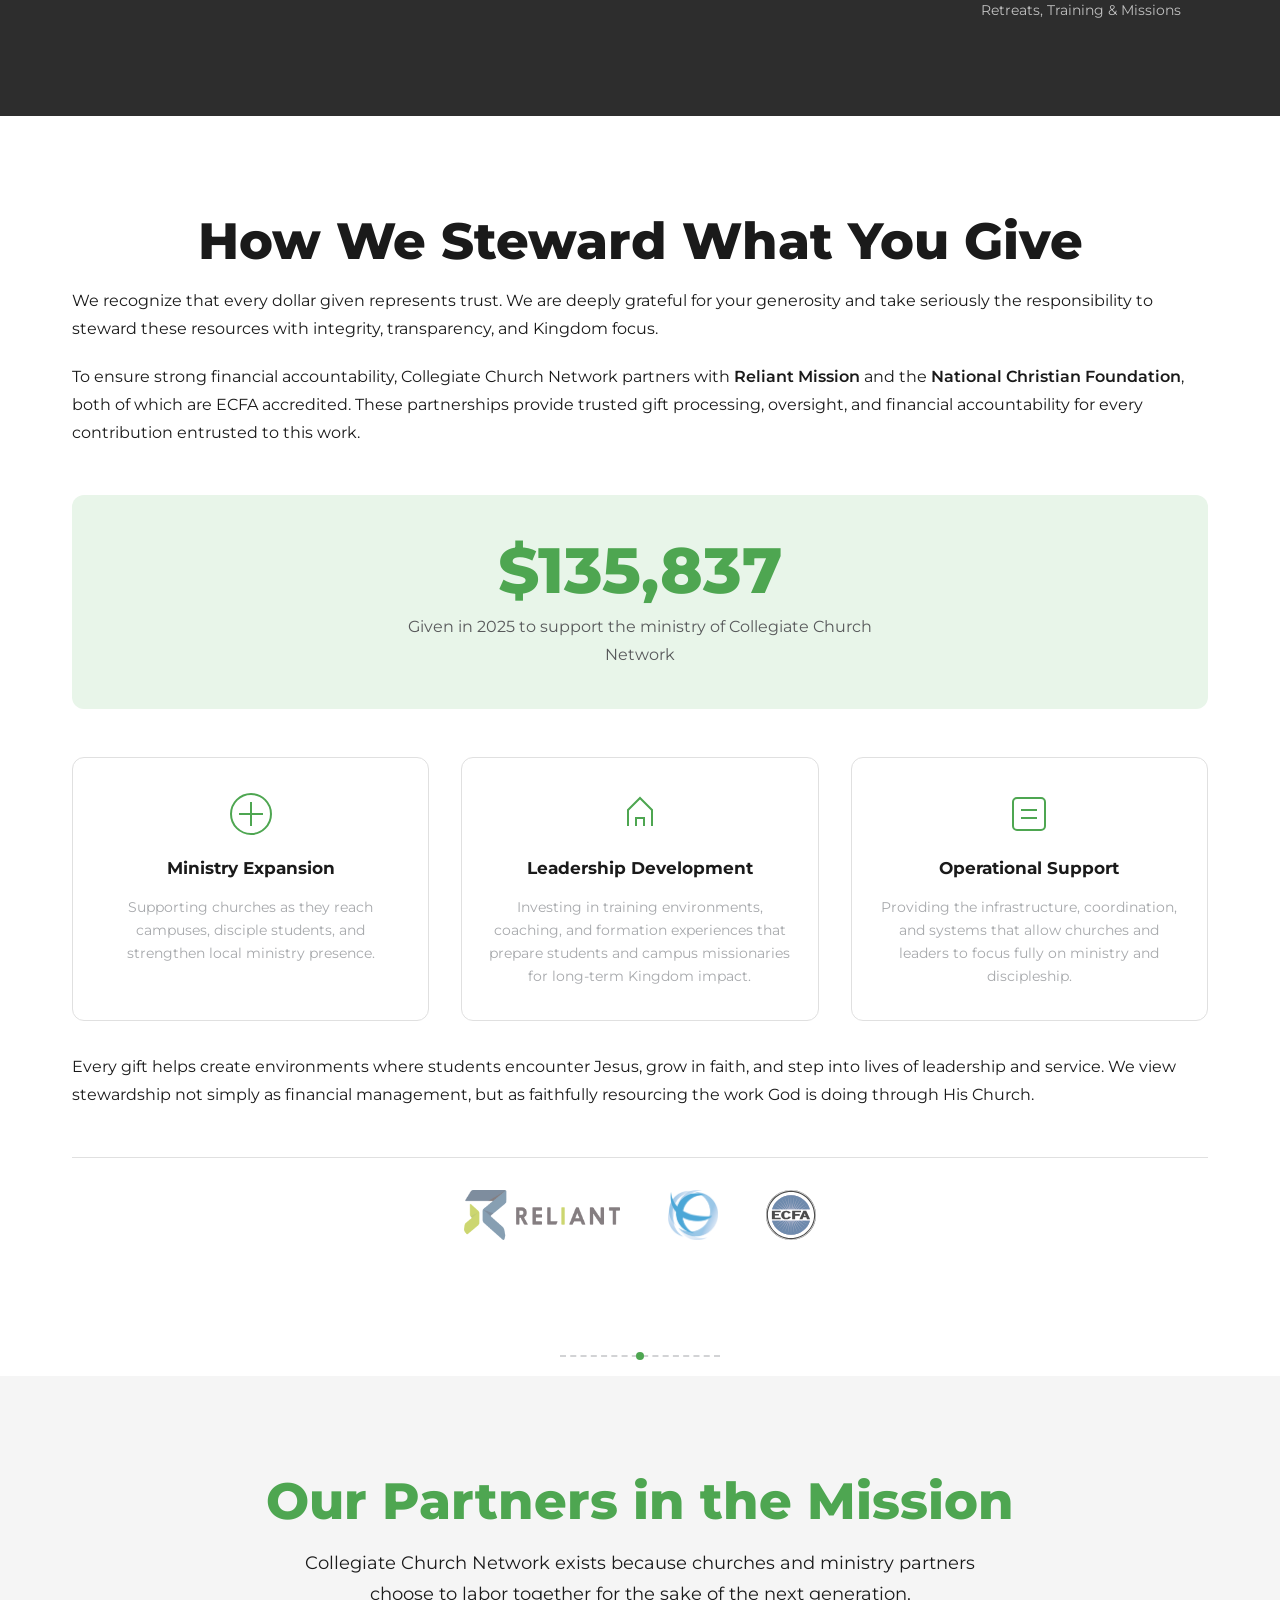
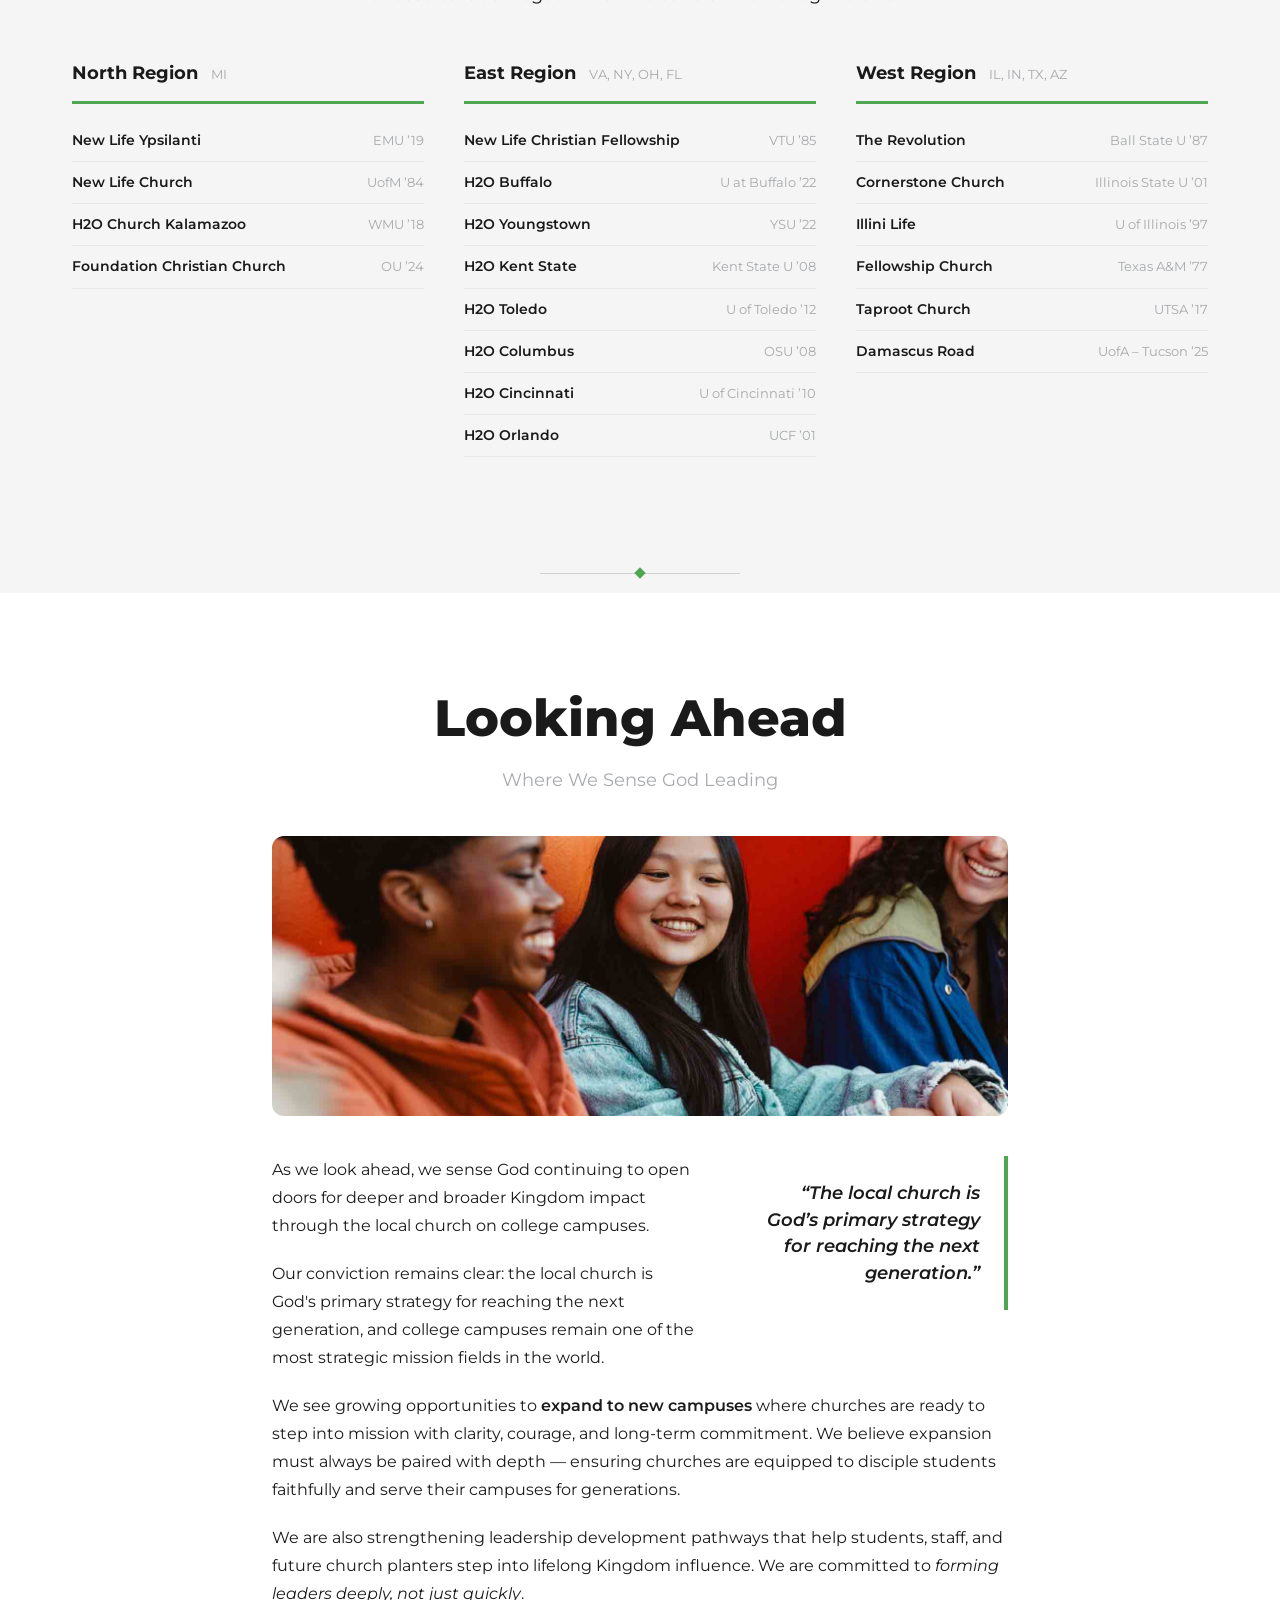
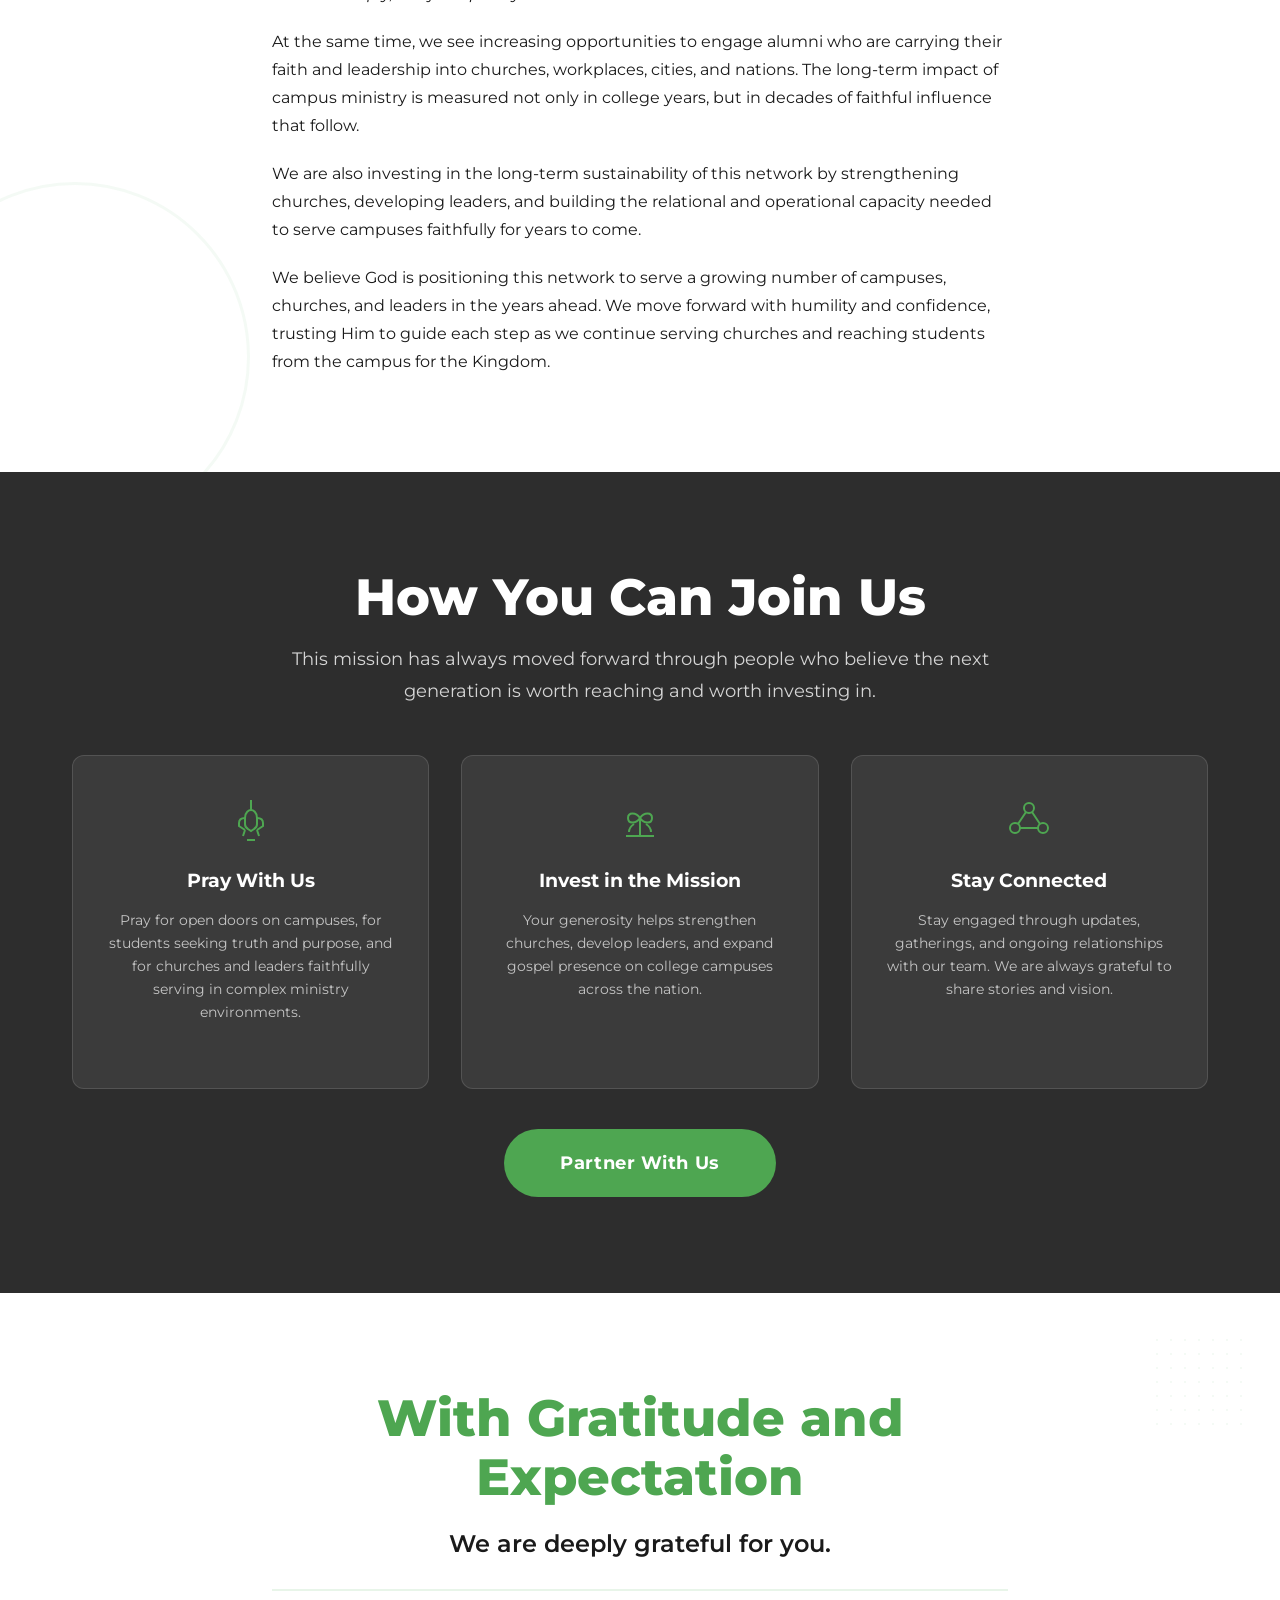
==== commit 878902e5: "Add collegiate mark favicon and hyperlink partner logos Crops the chevron mark from the CCN logo for" ====
--- a/index.html
+++ b/index.html
@@ -11,6 +11,11 @@
   <meta property="og:description" content="From the Campus. For the Kingdom. See how God moved across college campuses in 2025.">
   <meta property="og:type" content="website">
   <meta property="og:image" content="images/og-preview.jpg">
+
+  <!-- Favicon -->
+  <link rel="icon" type="image/x-icon" href="favicon.ico">
+  <link rel="icon" type="image/png" sizes="192x192" href="favicon-192.png">
+  <link rel="apple-touch-icon" href="apple-touch-icon.png">
 
   <!-- Google Fonts: Montserrat -->
   <link rel="preconnect" href="https://fonts.googleapis.com">
@@ -364,8 +369,8 @@
       <p class="prose fade-in" style="margin-top: 2rem;">Every gift helps create environments where students encounter Jesus, grow in faith, and step into lives of leadership and service. We view stewardship not simply as financial management, but as faithfully resourcing the work God is doing through His Church.</p>
 
       <div class="partner-logos fade-in">
-        <img src="images/logos/reliant-mission.png" alt="Reliant Mission" class="partner-logos__img">
-        <img src="images/logos/ncf.png" alt="National Christian Foundation" class="partner-logos__img">
+        <a href="https://www.reliant.org" target="_blank" rel="noopener"><img src="images/logos/reliant-mission.png" alt="Reliant Mission" class="partner-logos__img"></a>
+        <a href="https://www.ncfgiving.com" target="_blank" rel="noopener"><img src="images/logos/ncf.png" alt="National Christian Foundation" class="partner-logos__img"></a>
         <img src="images/logos/ecfa.svg" alt="ECFA Accredited" class="partner-logos__img">
       </div>
     </div>
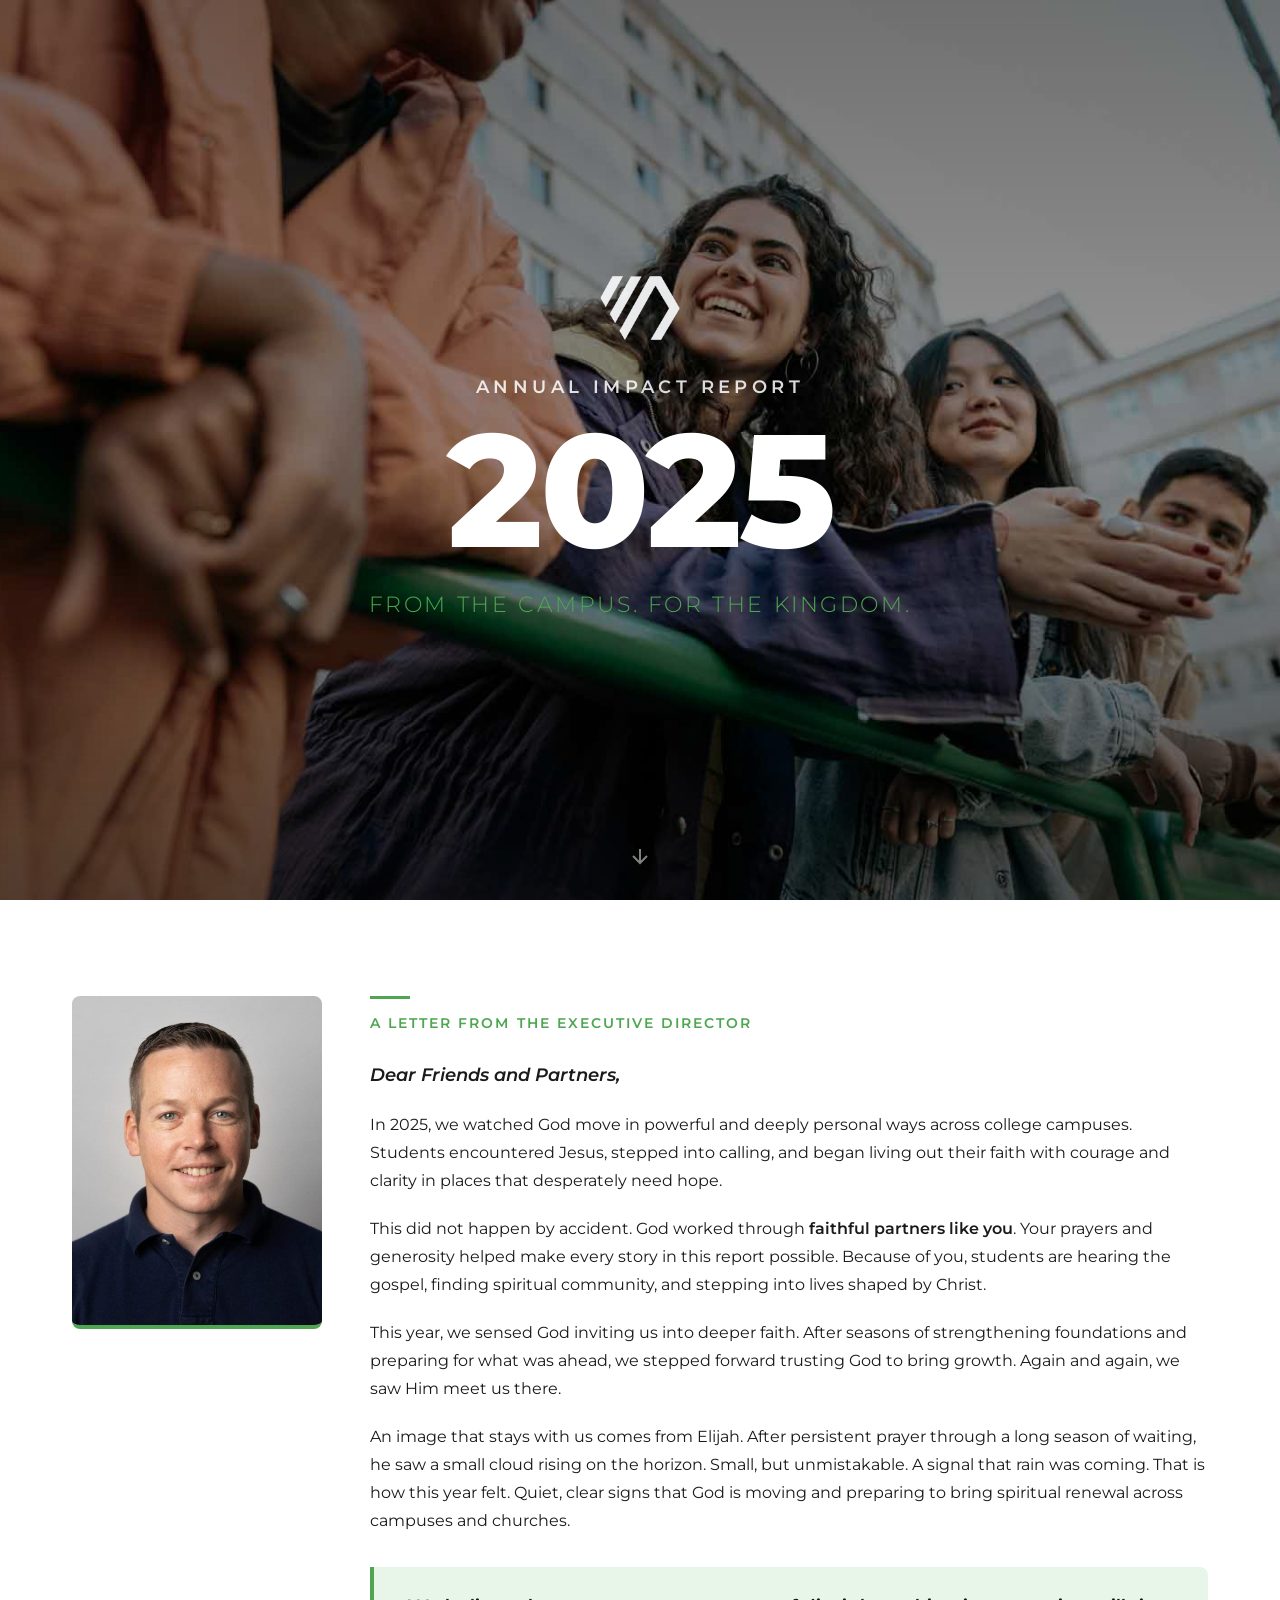
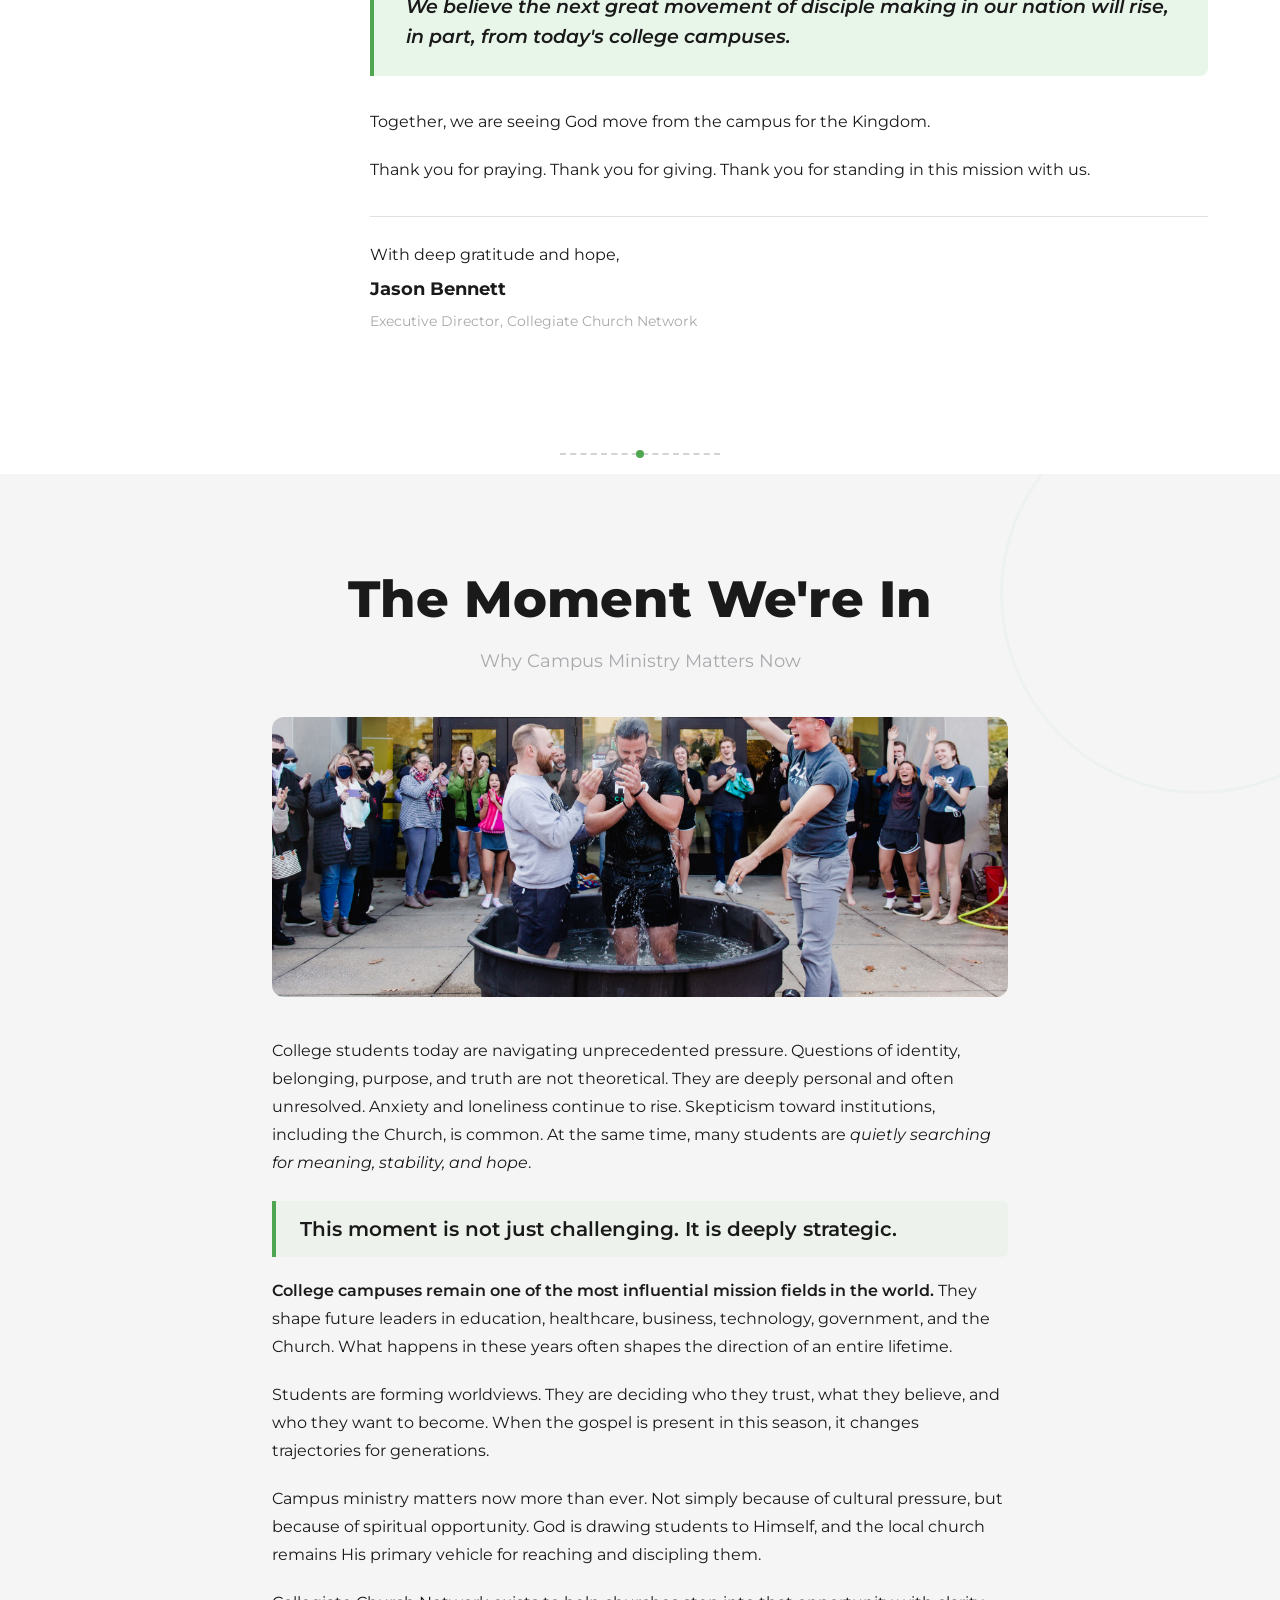
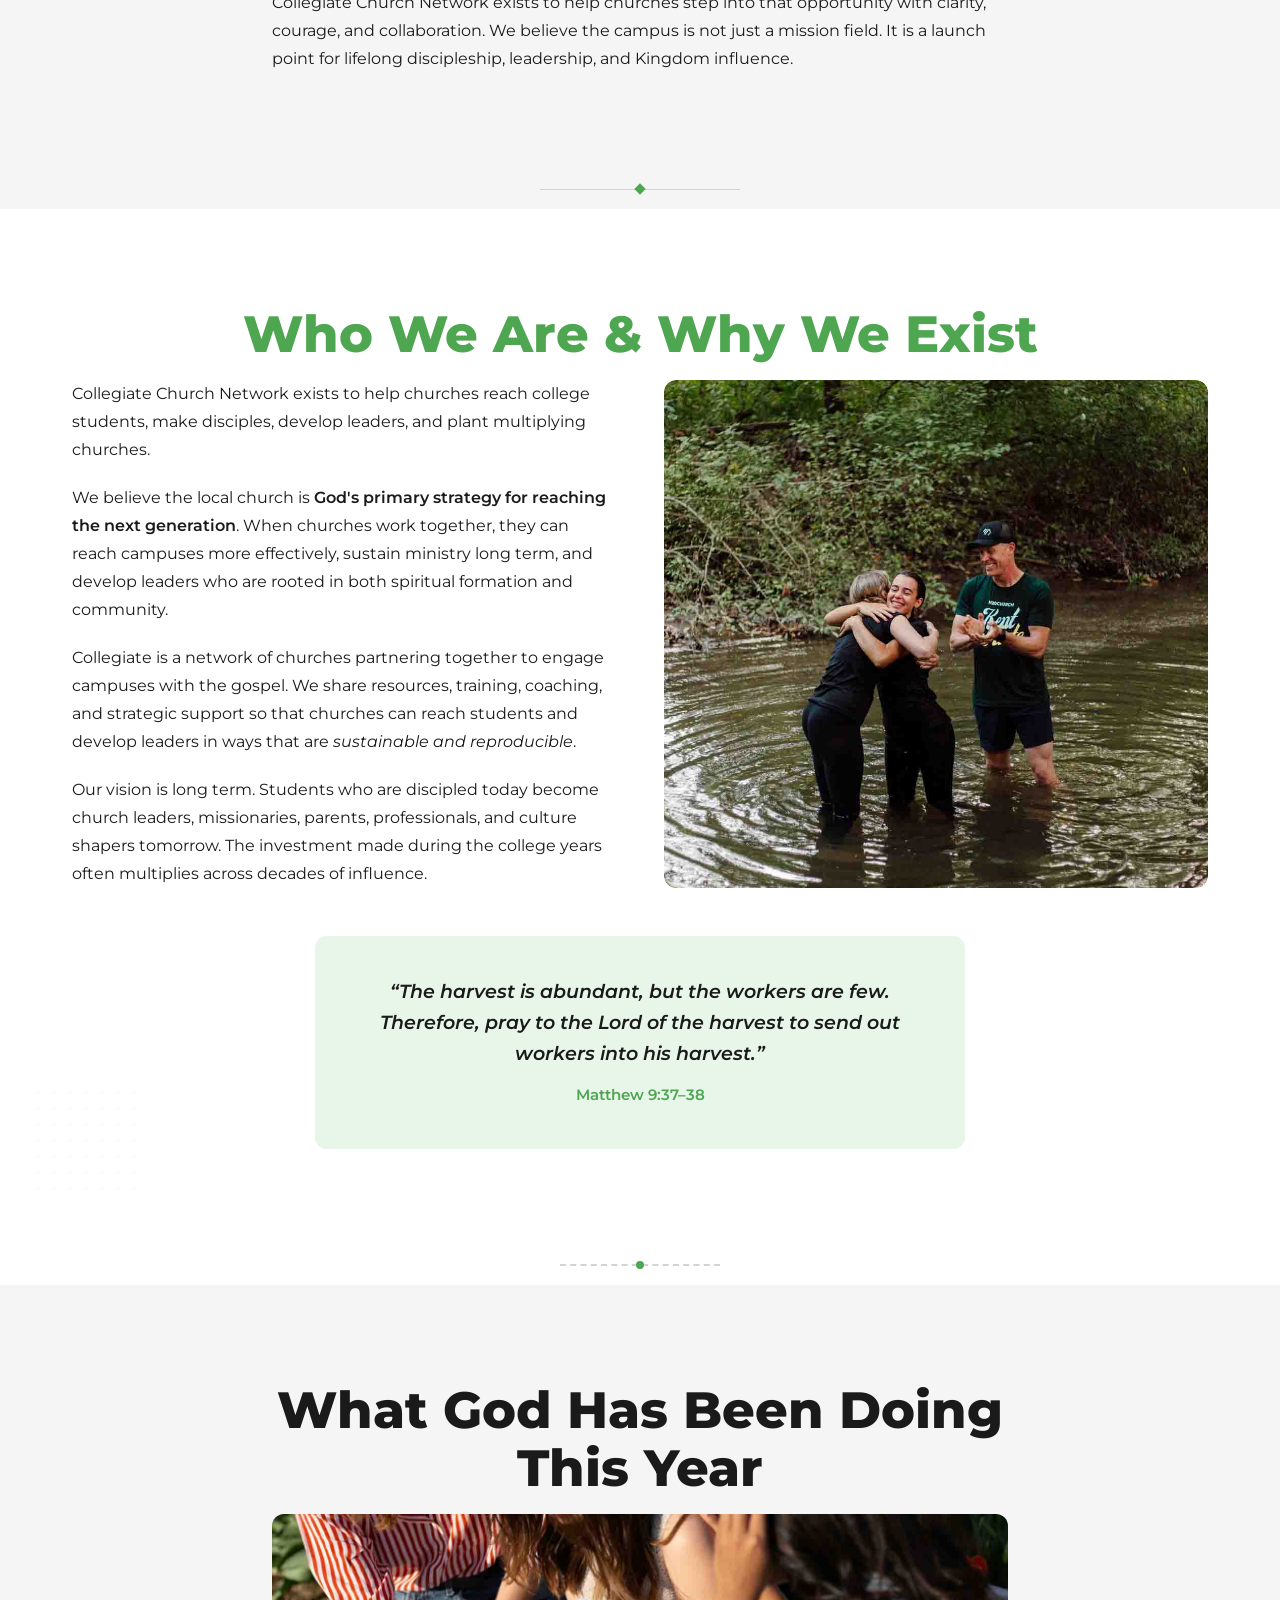
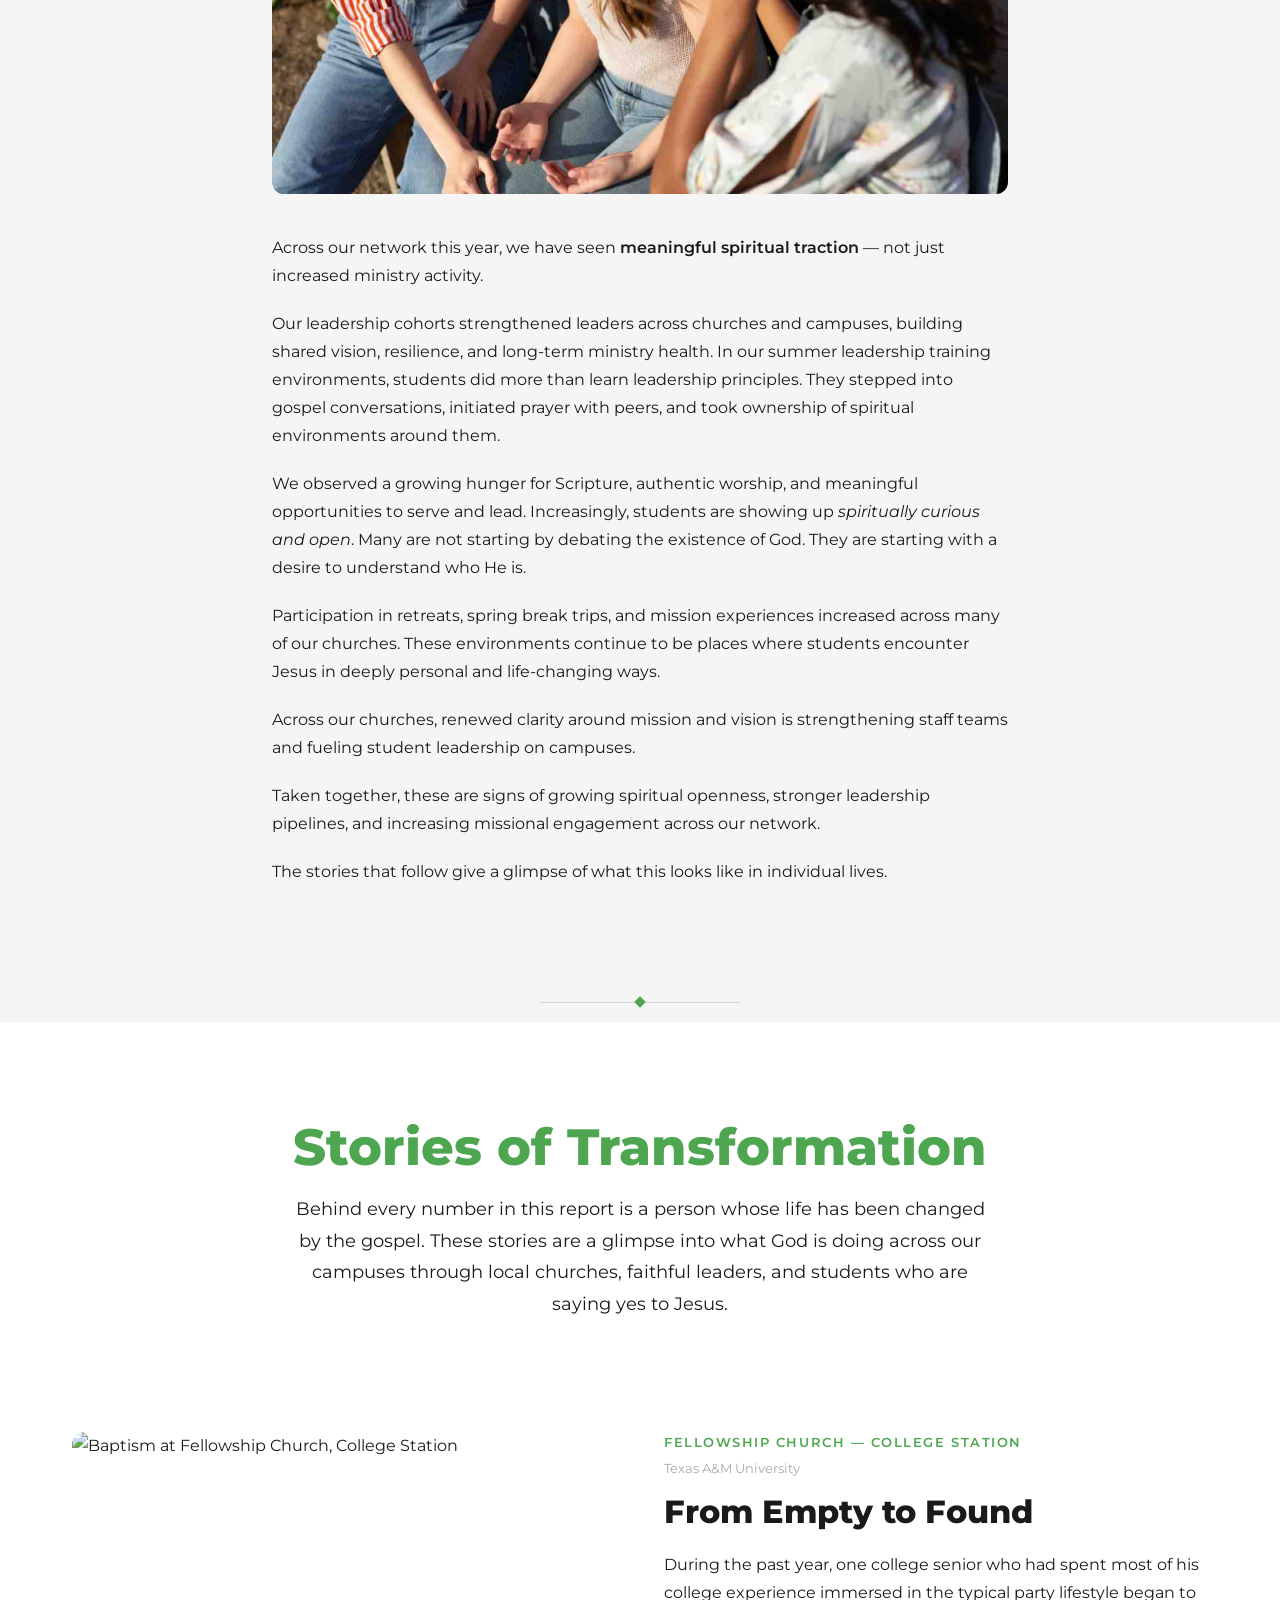
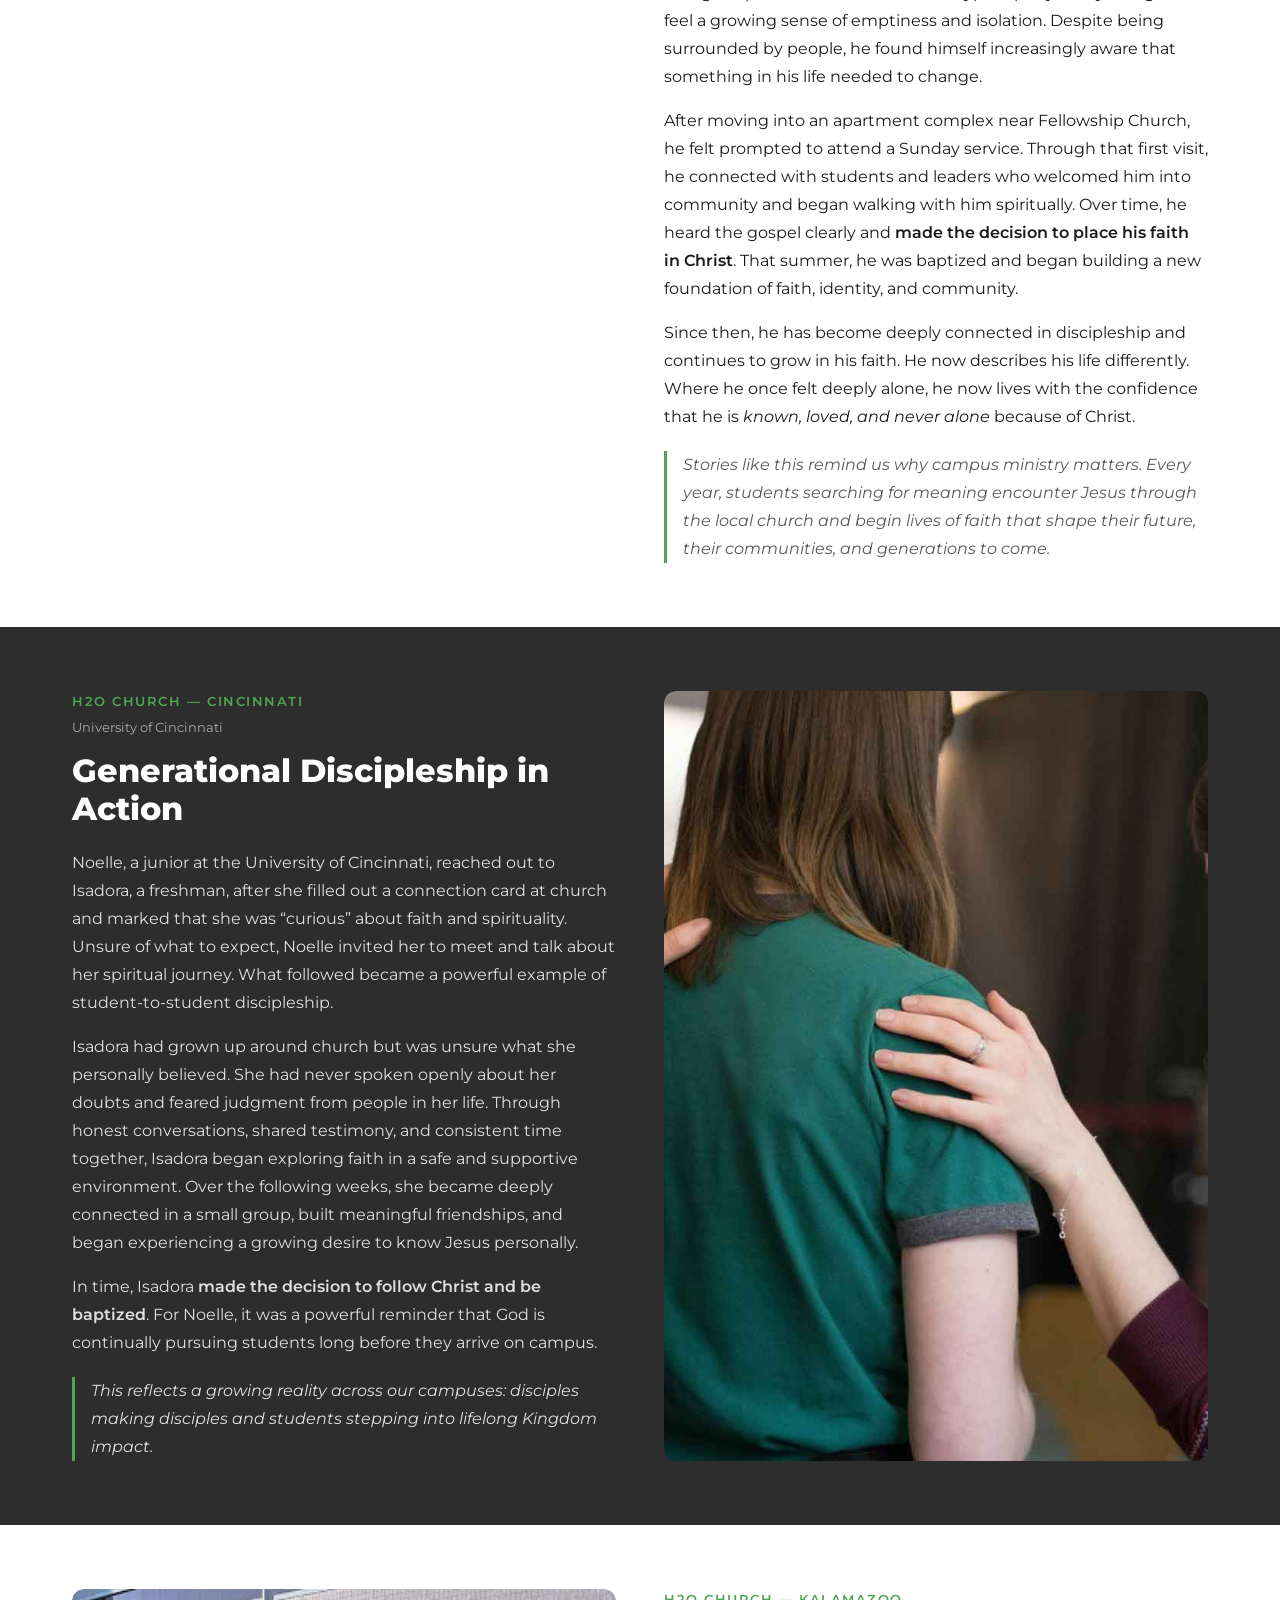
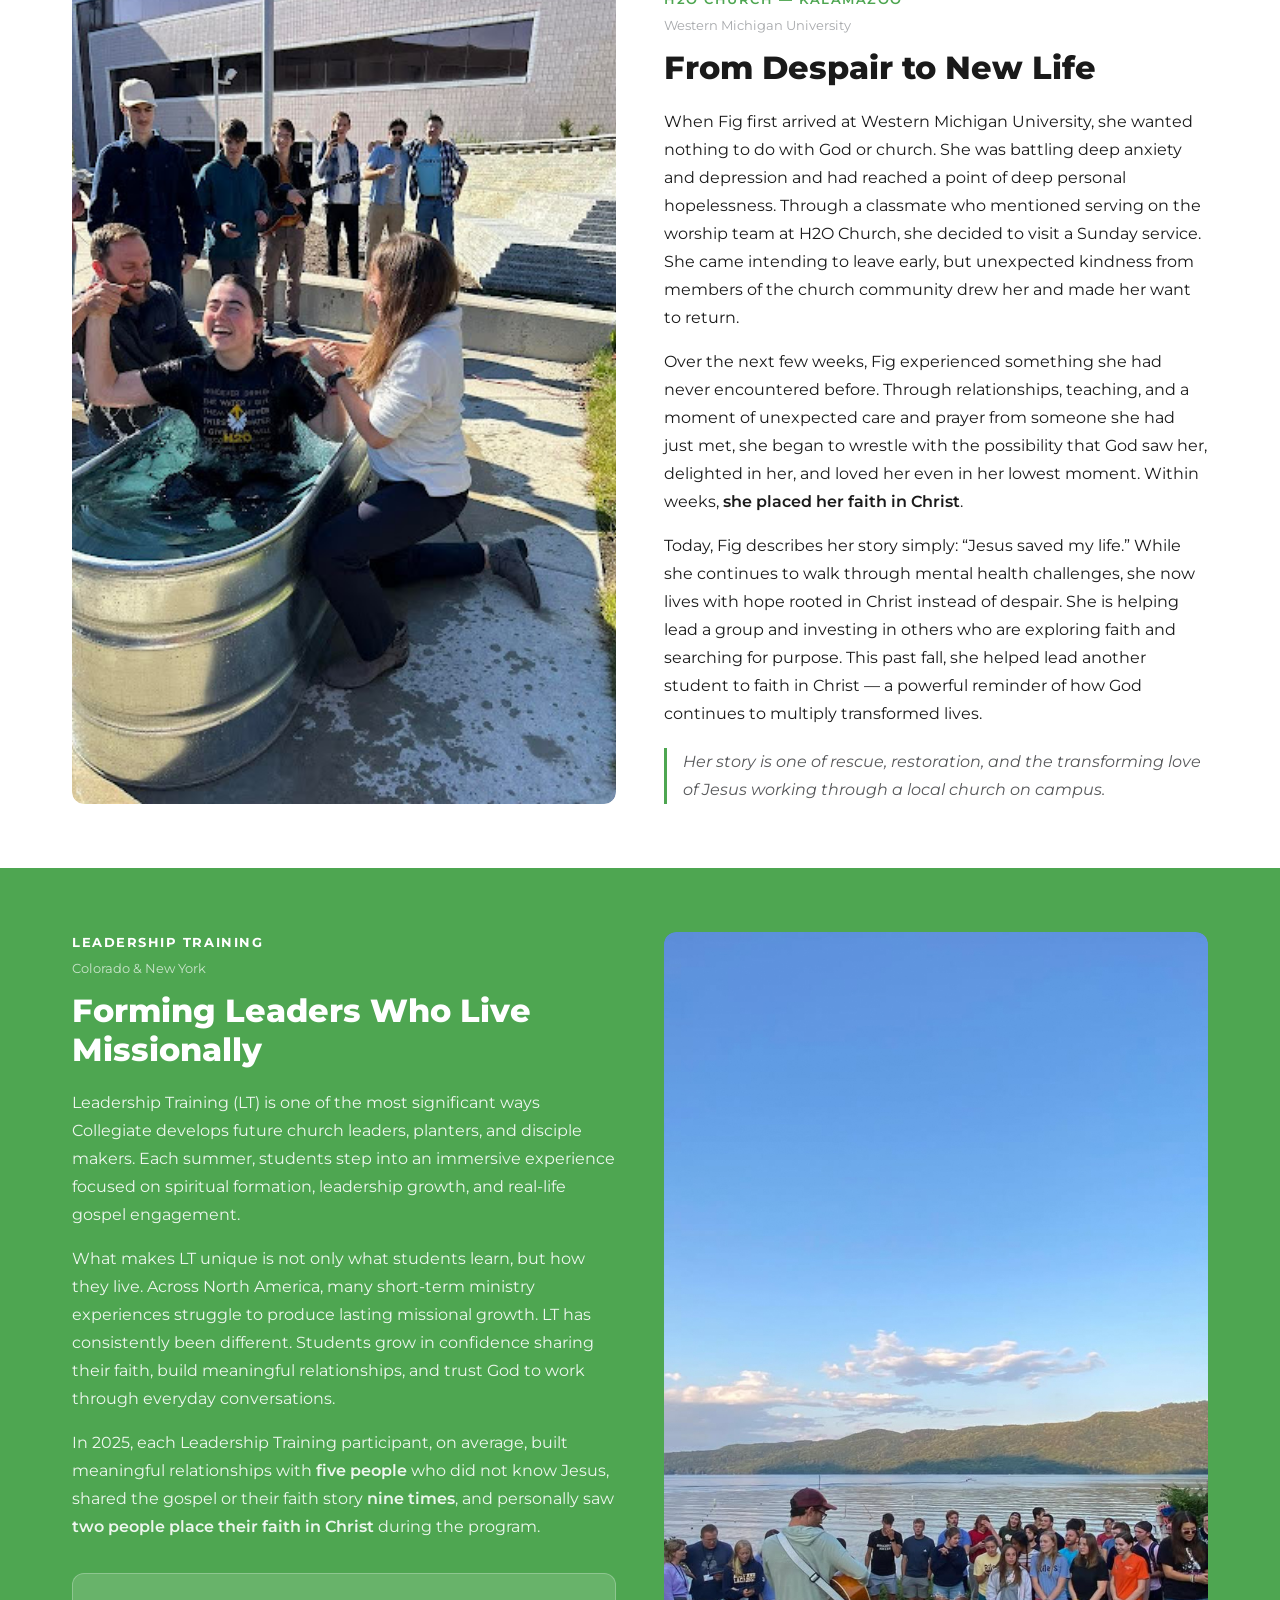
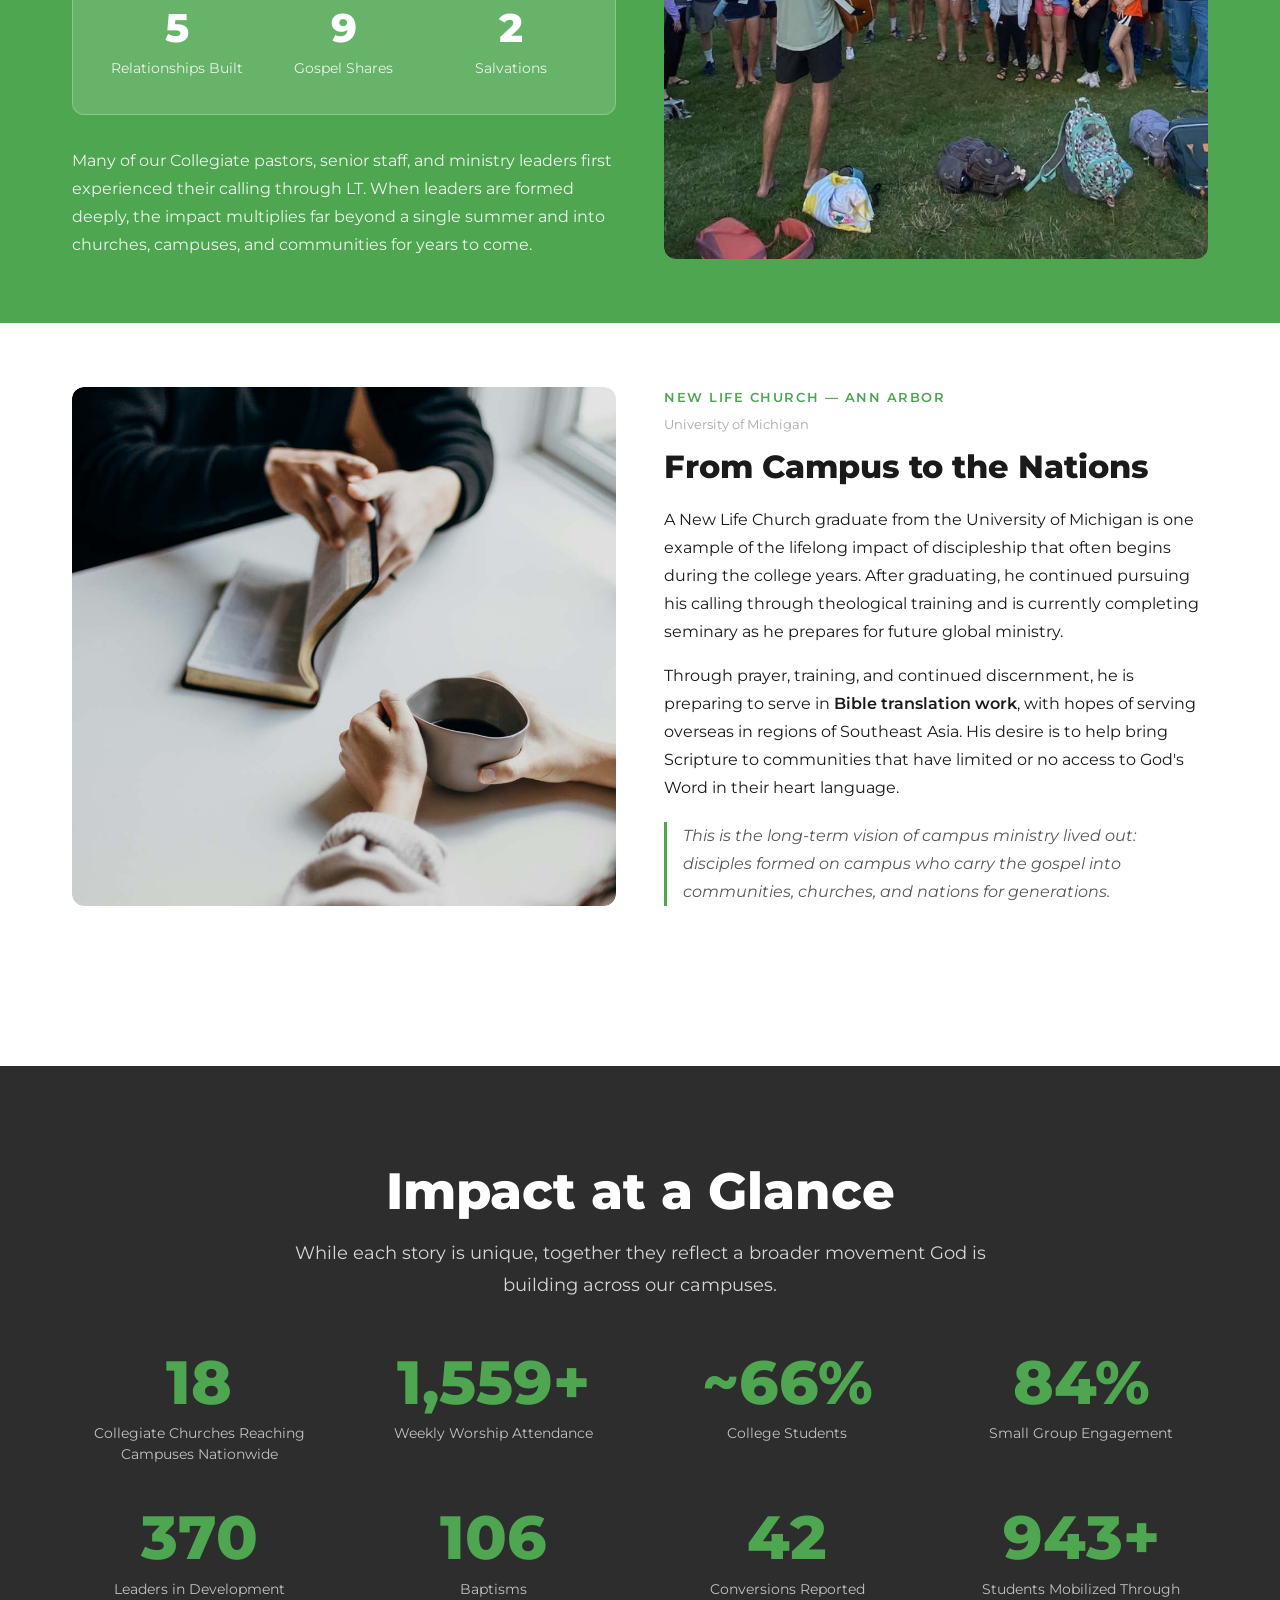
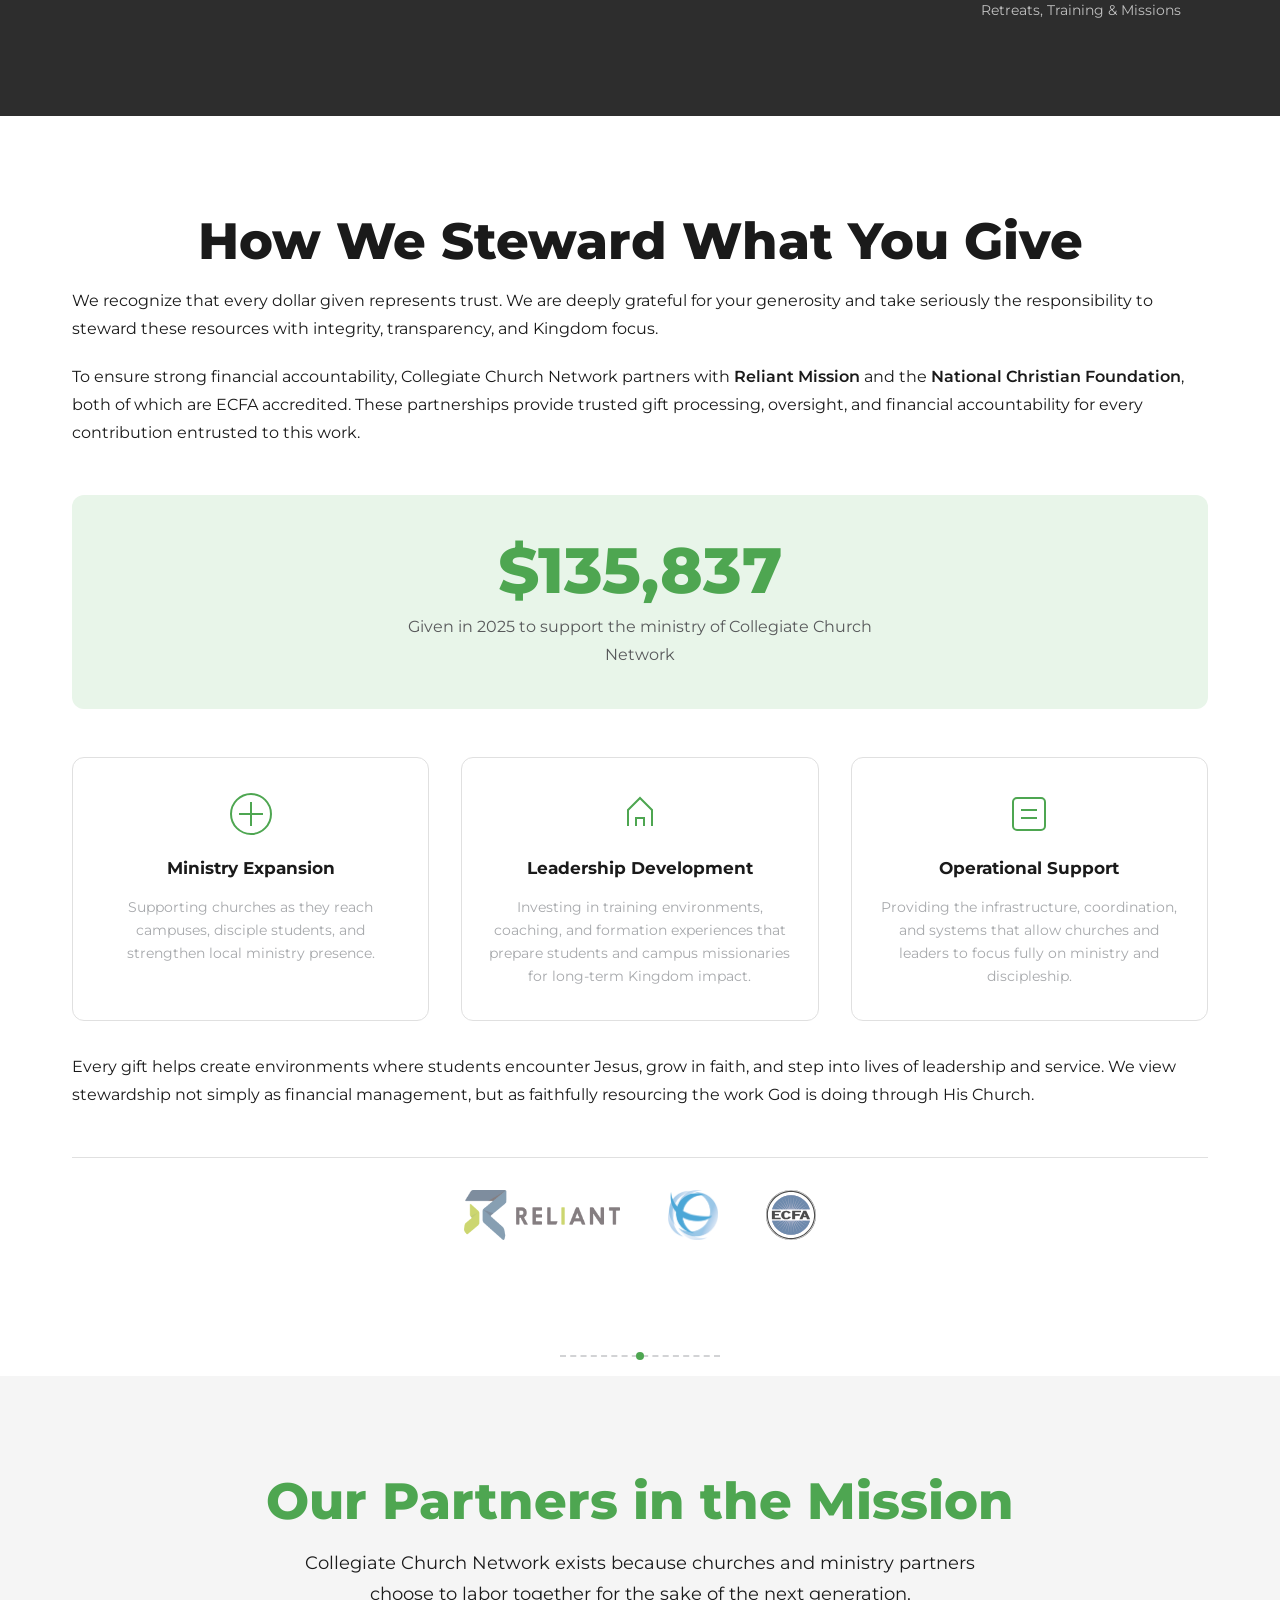
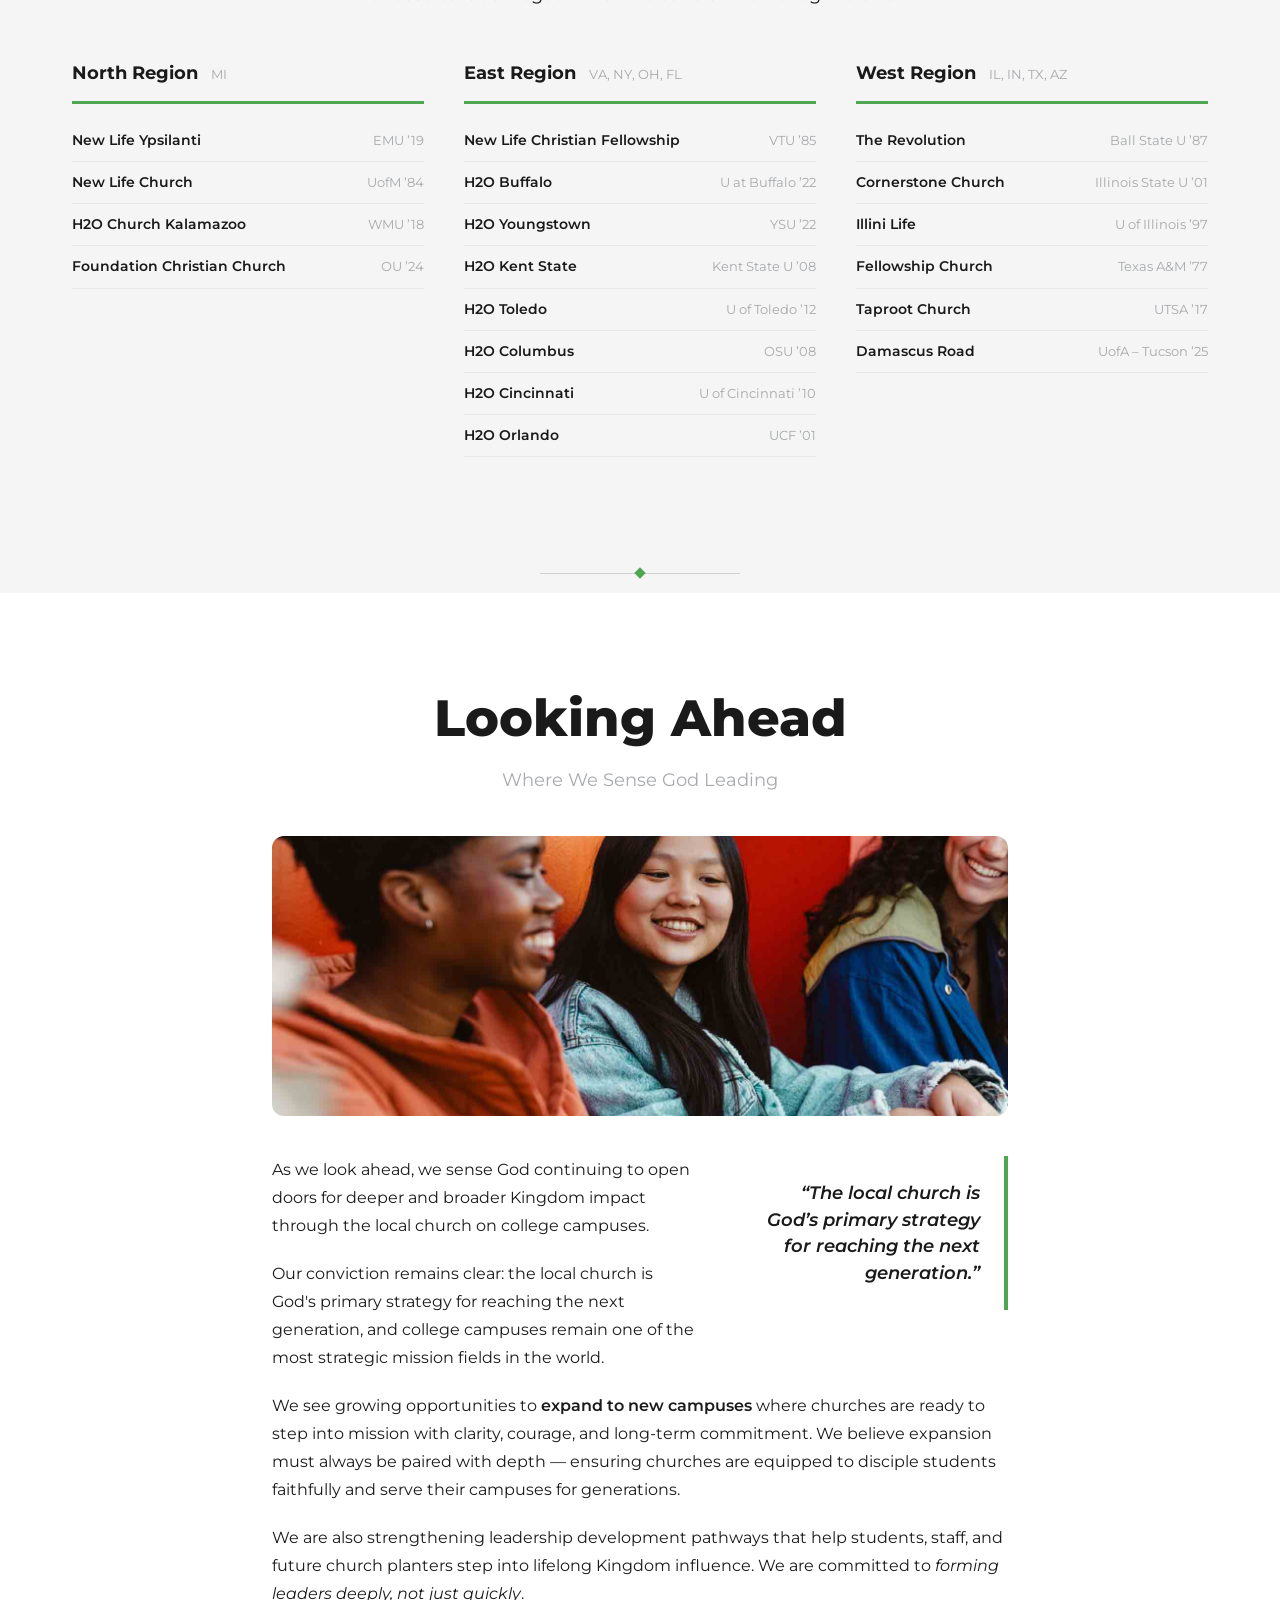
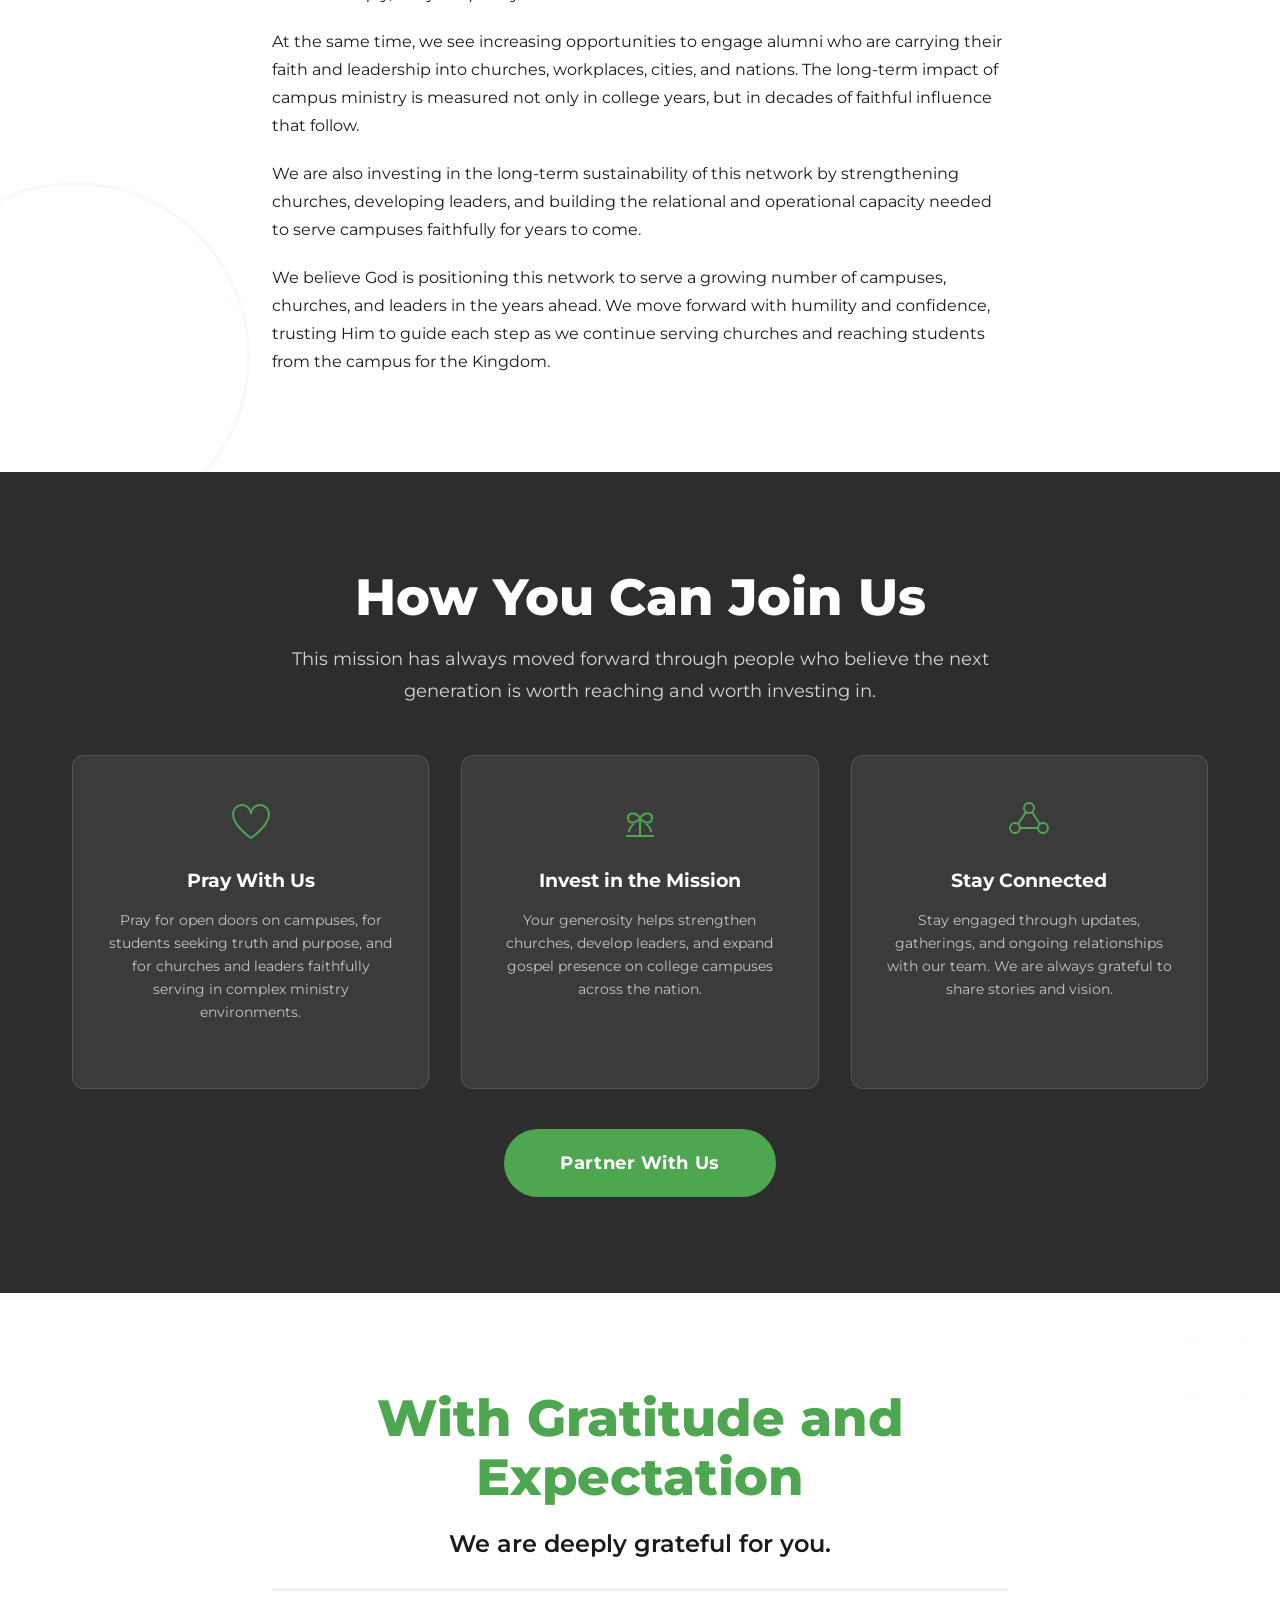
==== commit 8a04ebf2: "Update Pray With Us icon to heart Co-Authored-By: Claude Opus 4.6 <noreply@anthropic.com>" ====
--- a/index.html
+++ b/index.html
@@ -459,13 +459,9 @@
       <div class="cta-grid fade-in">
         <div class="cta-card">
           <div class="cta-card__icon">
-            <!-- Praying hands icon -->
+            <!-- Heart icon -->
             <svg viewBox="0 0 48 48" fill="none" stroke="currentColor" stroke-width="2">
-              <path d="M24 4v10M24 14c-2 0-6 2-6 8v6c0 2 1 4 3 5l3 2 3-2c2-1 3-3 3-5v-6c0-6-4-8-6-8z"/>
-              <path d="M18 22c-3 0-6 1-6 5v3l6 4"/>
-              <path d="M30 22c3 0 6 1 6 5v3l-6 4"/>
-              <path d="M18 34l-2 6M30 34l2 6"/>
-              <path d="M20 44h8"/>
+              <path d="M24 42S6 30 6 18a9 9 0 0 1 18 0 9 9 0 0 1 18 0c0 12-18 24-18 24z"/>
             </svg>
           </div>
           <h3>Pray With Us</h3>
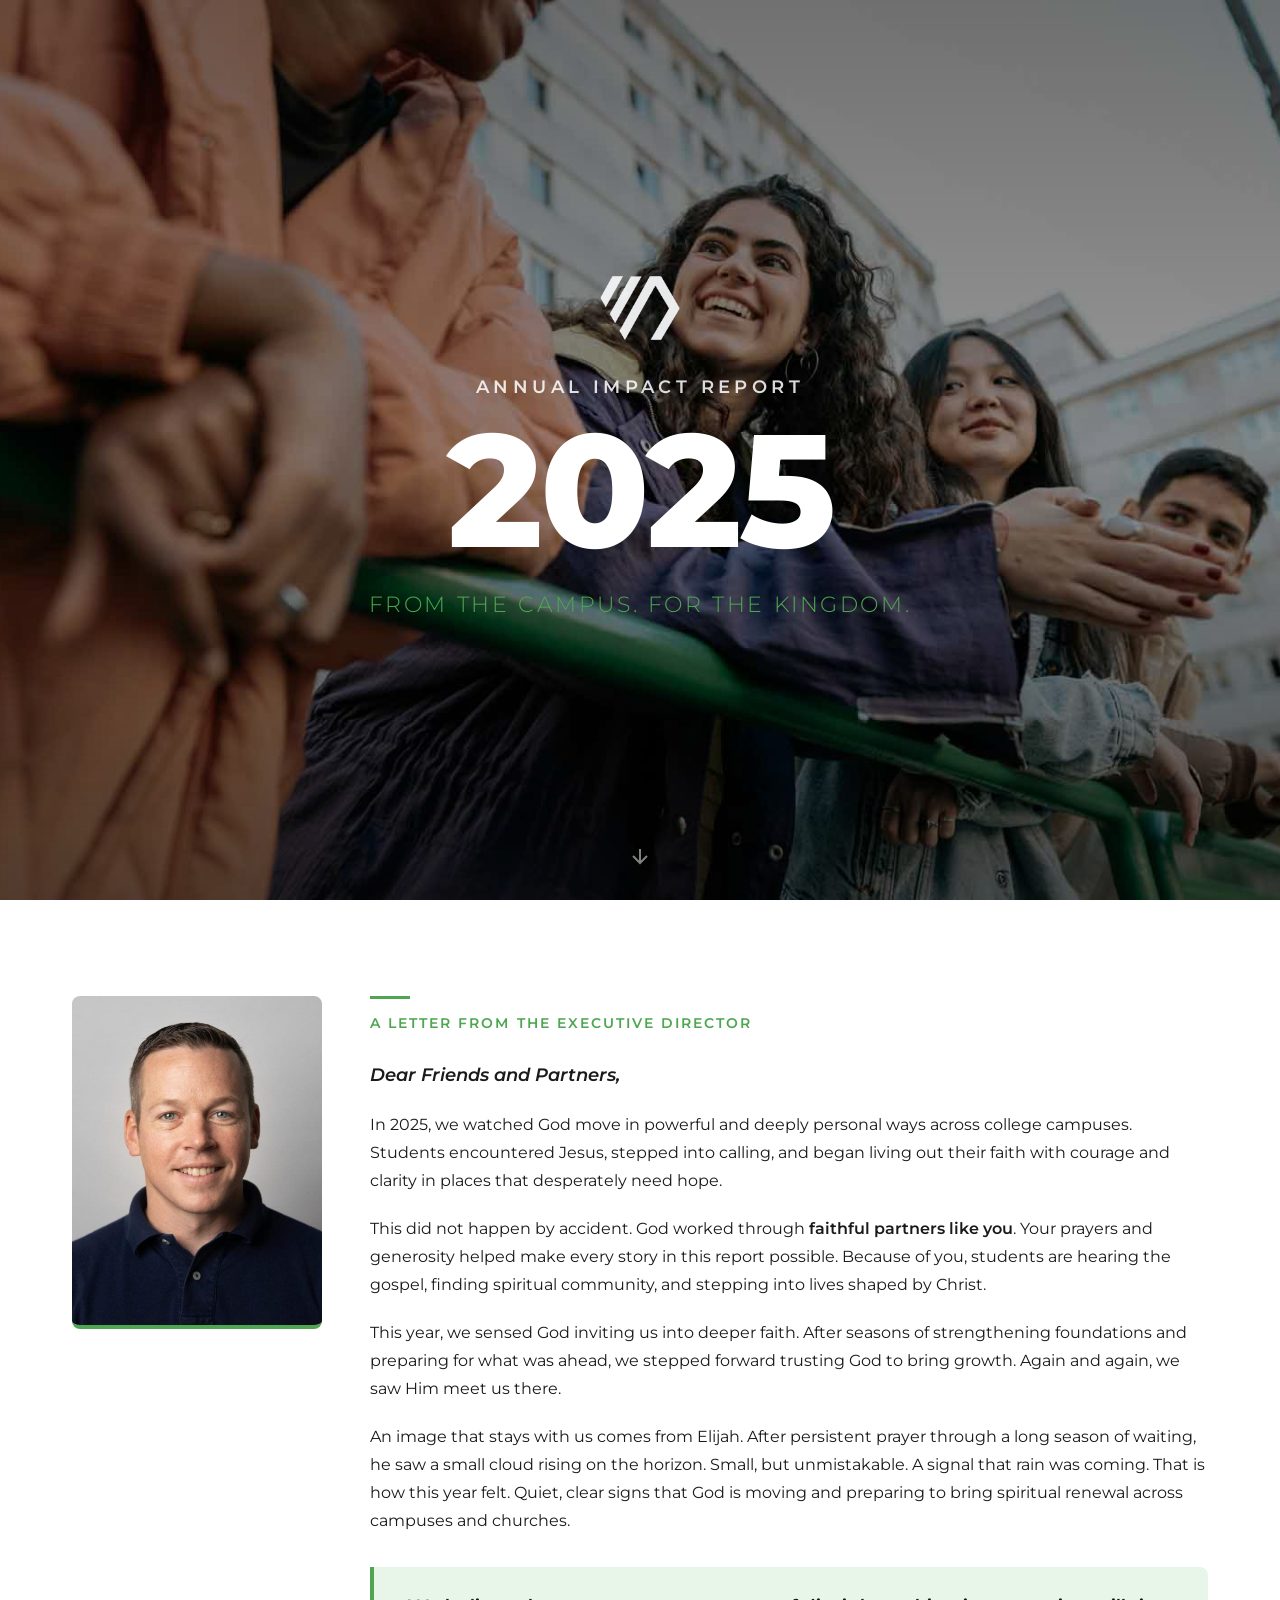
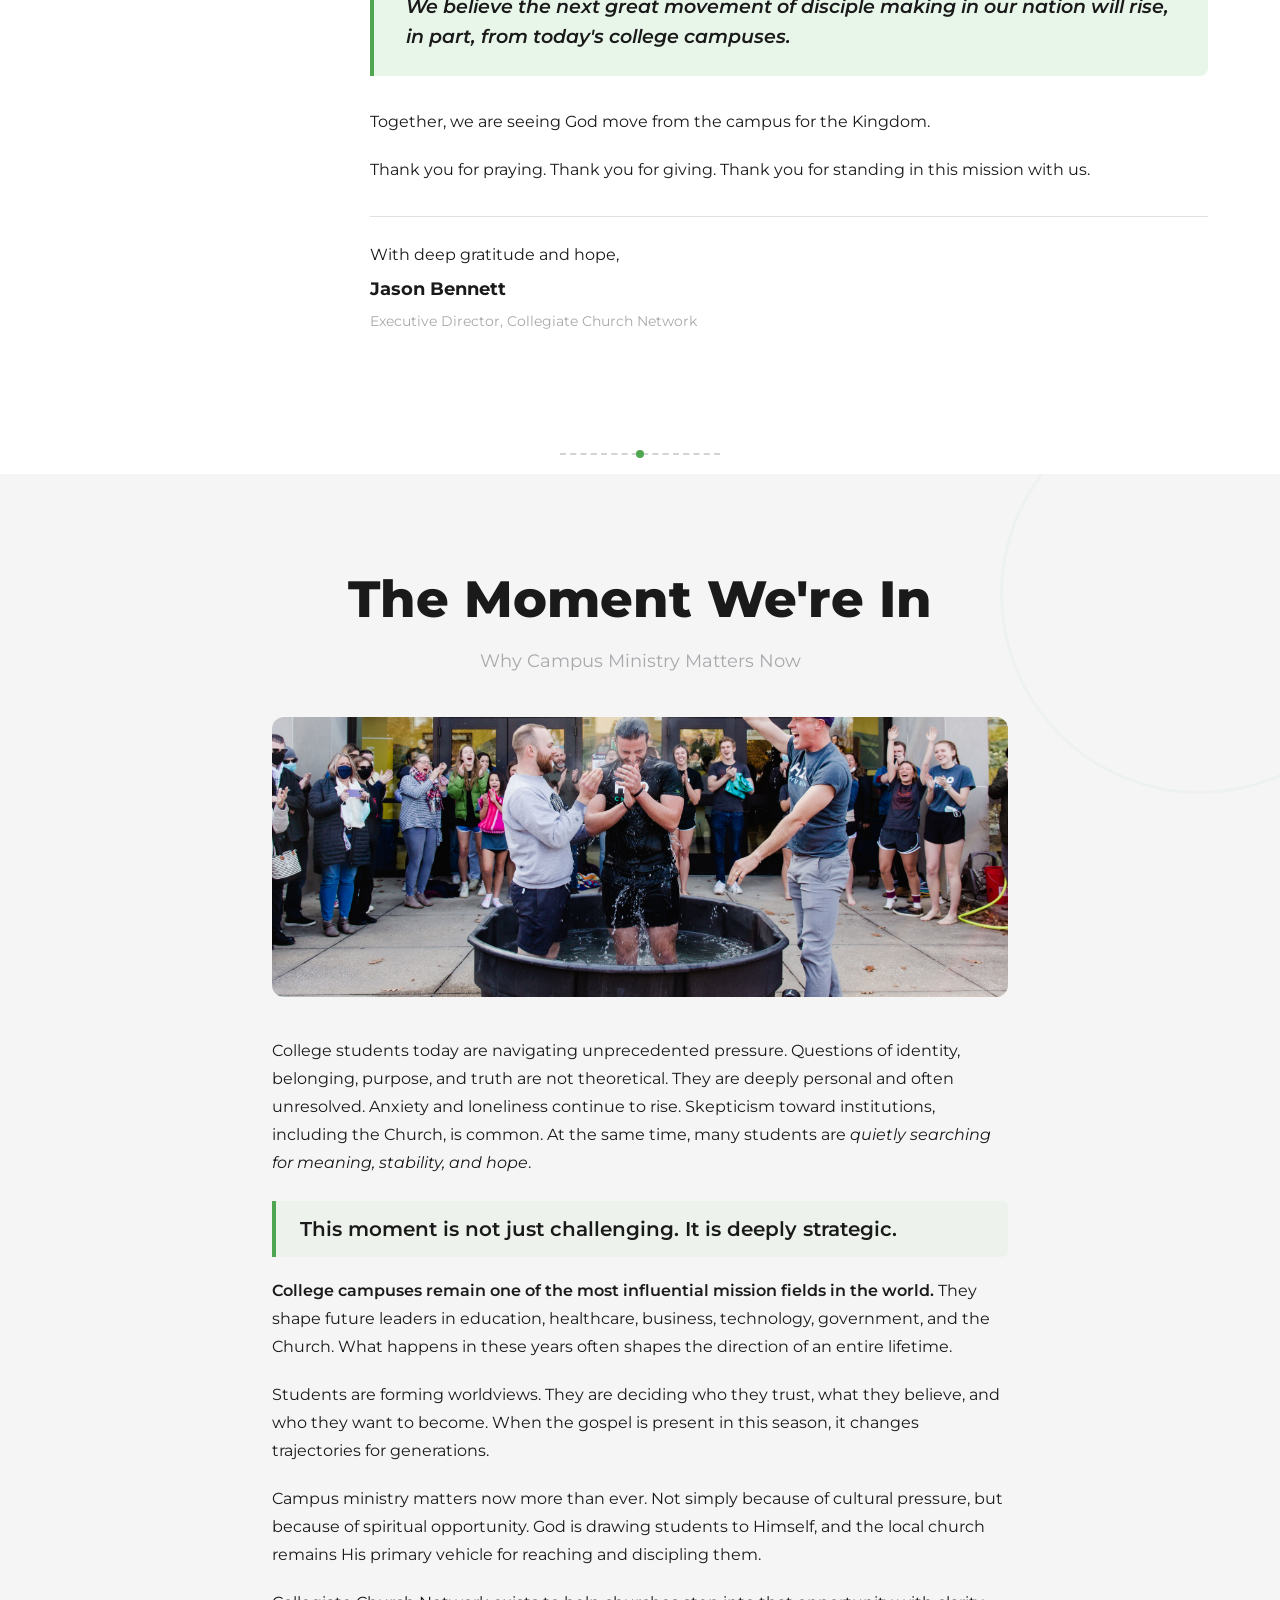
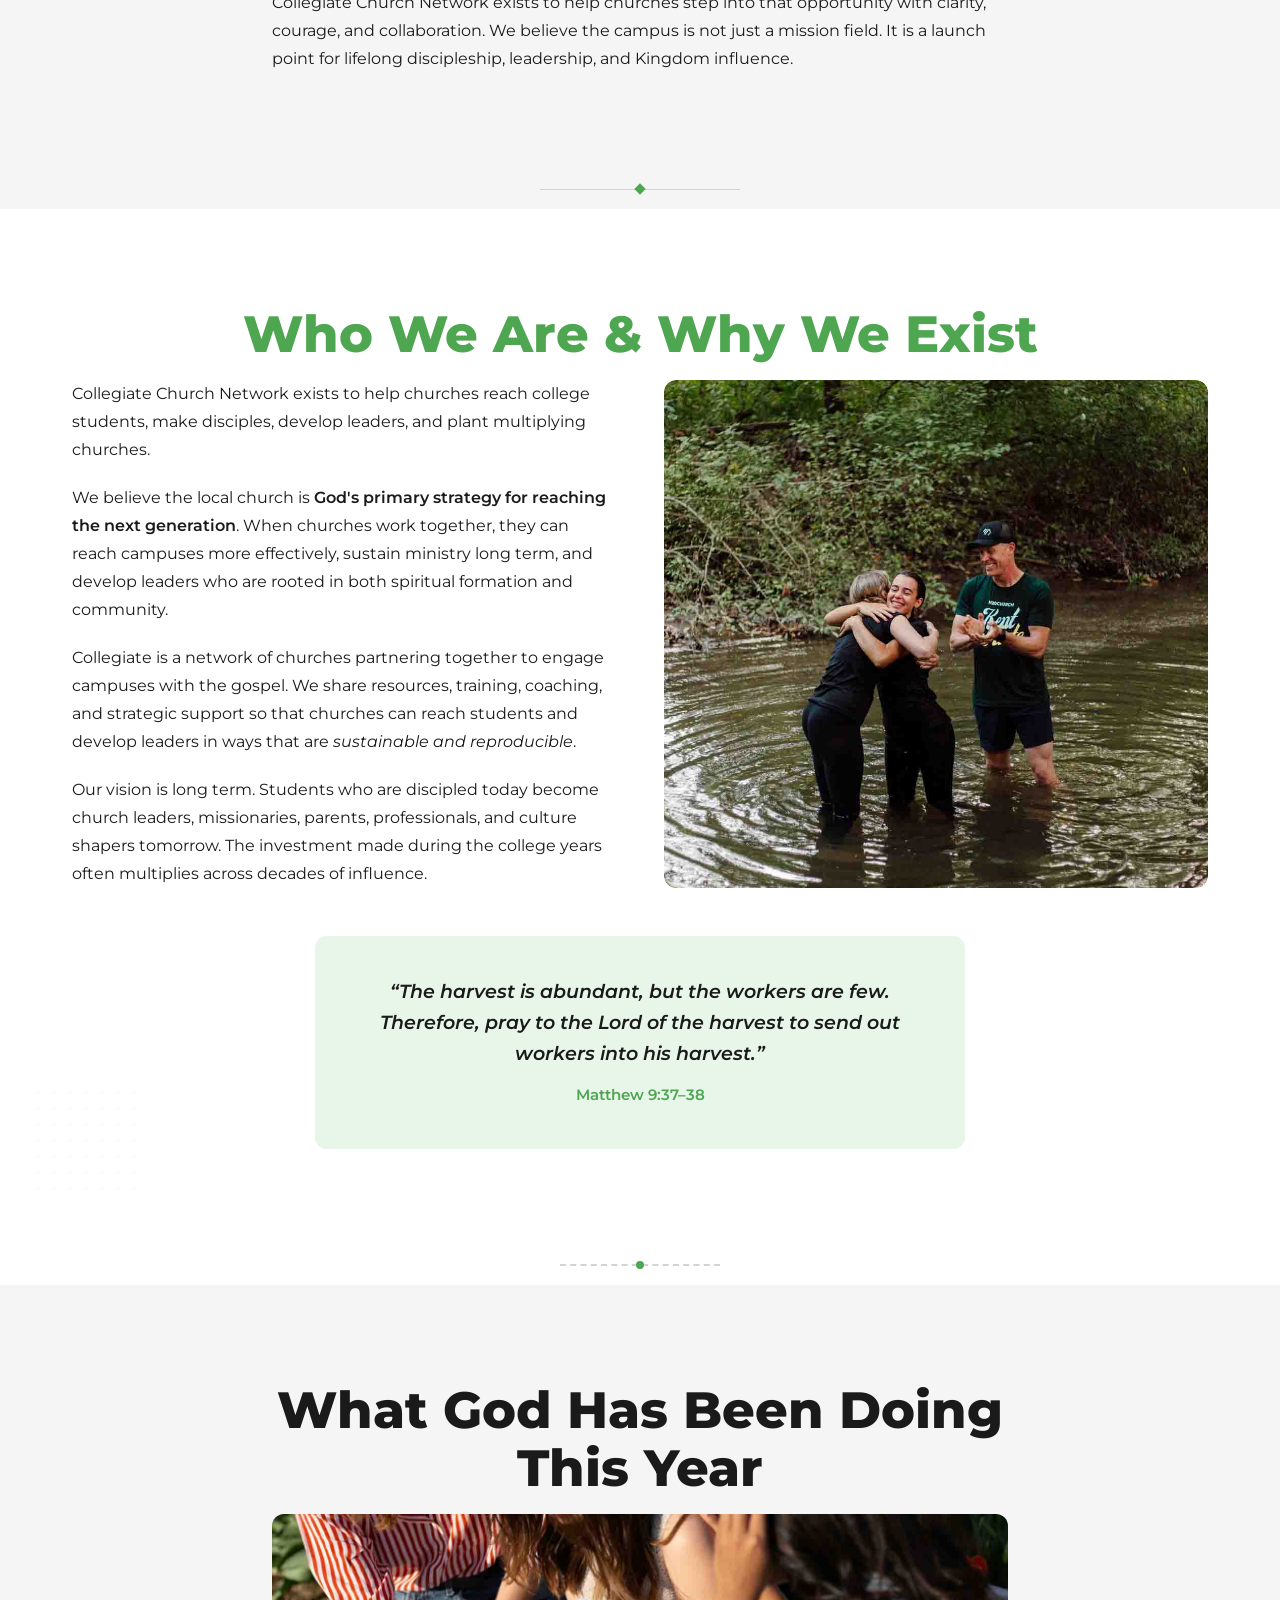
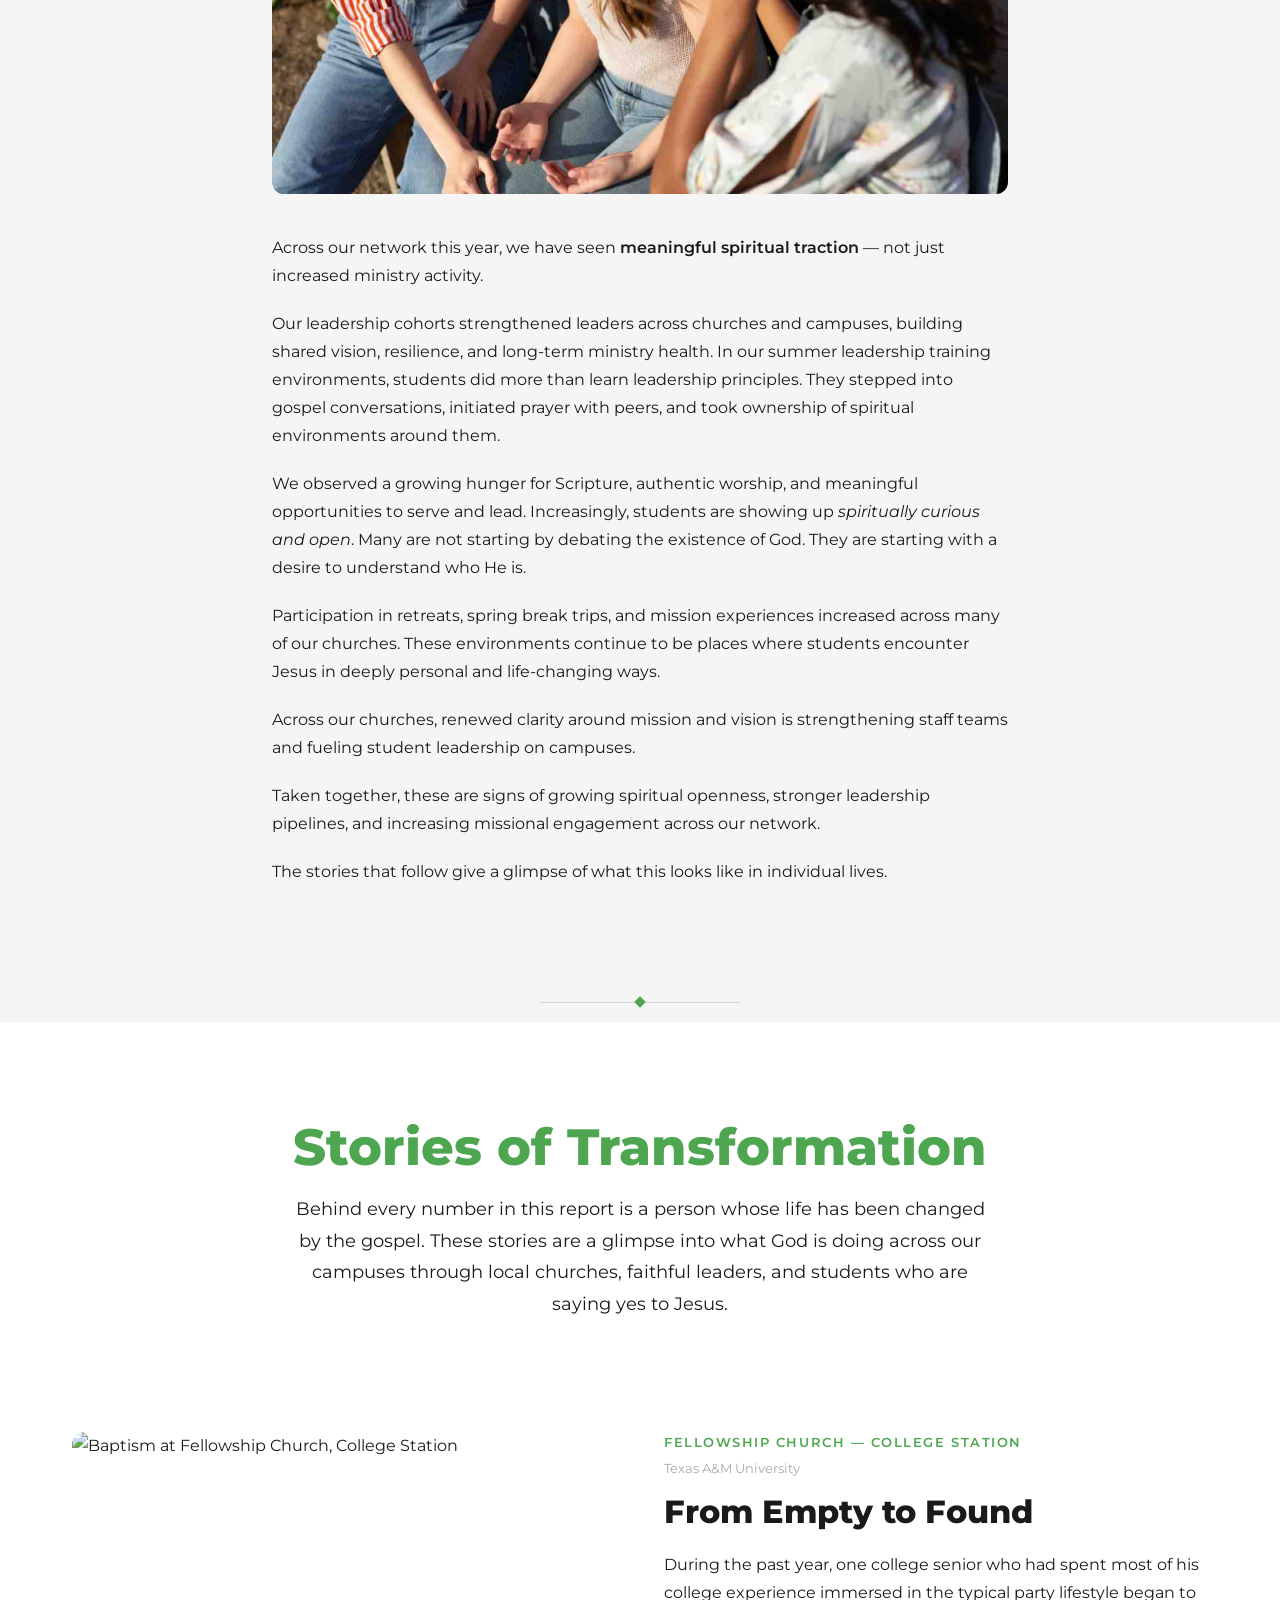
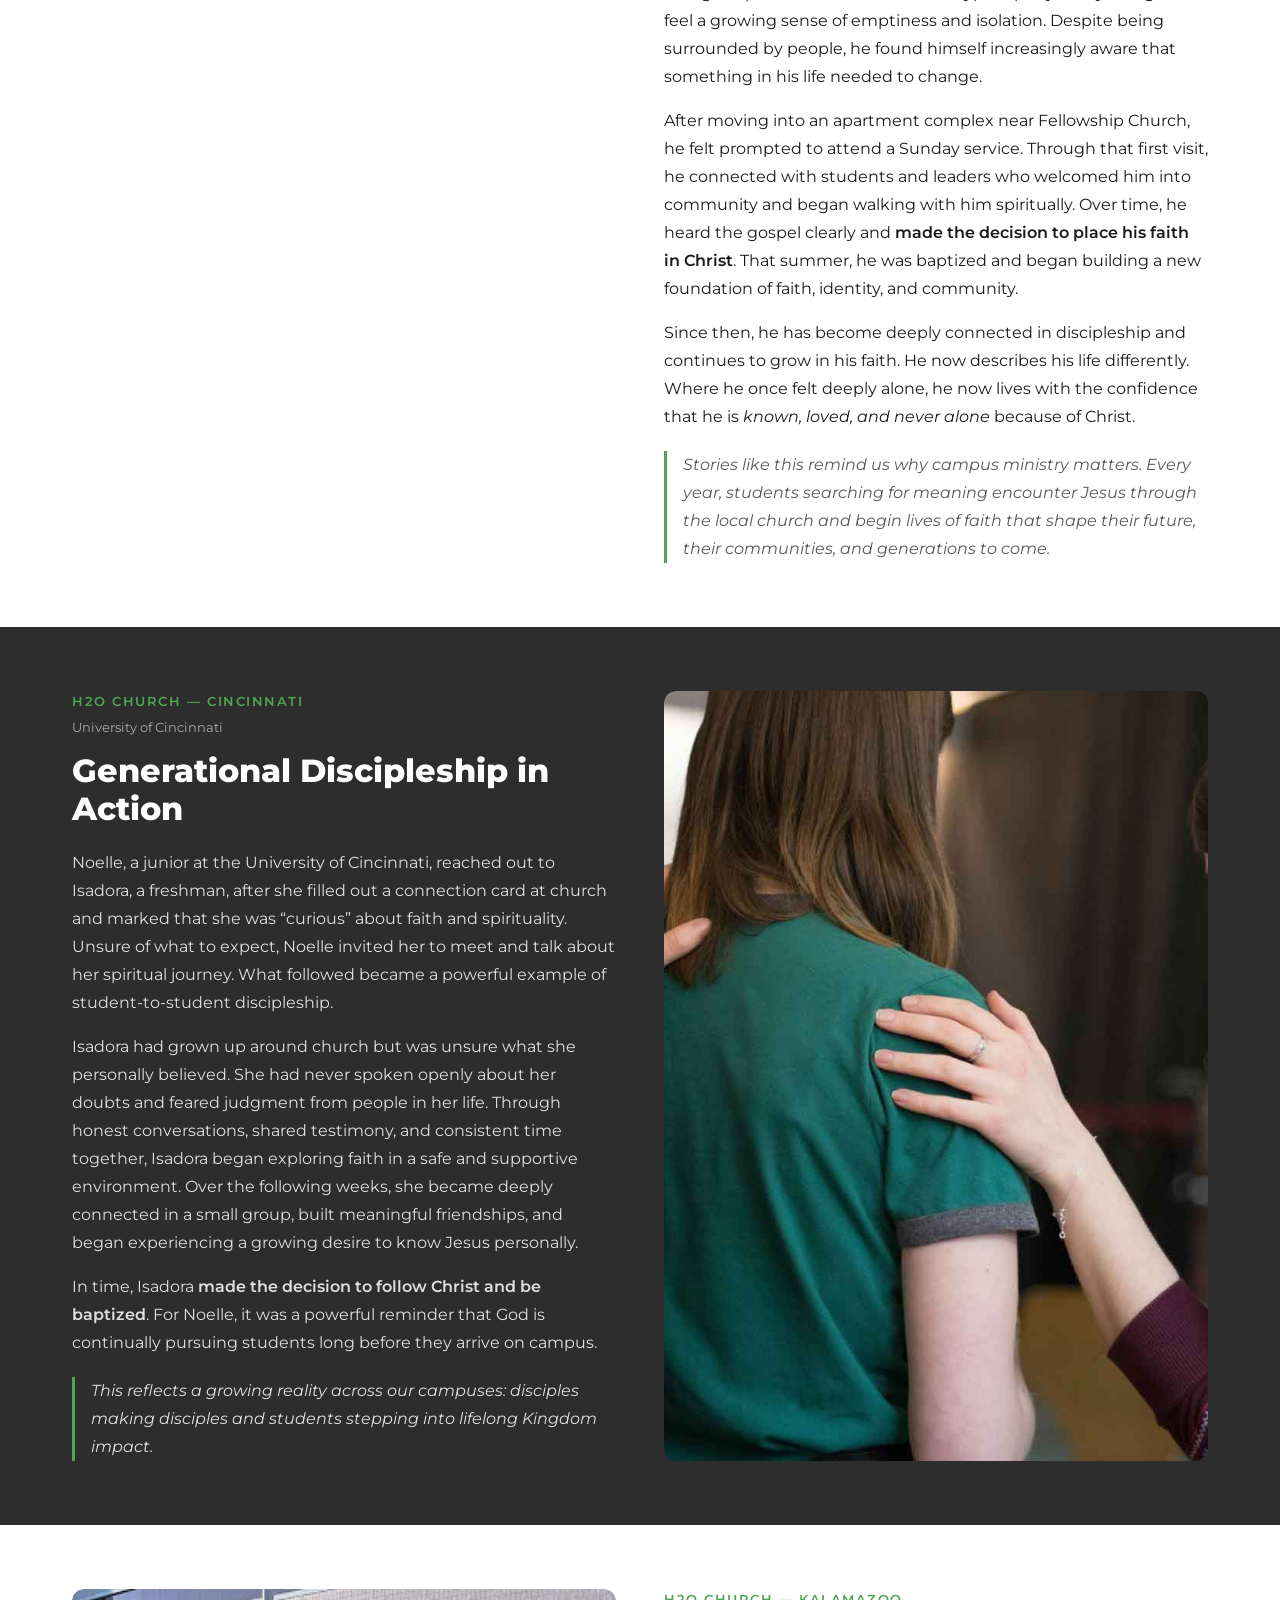
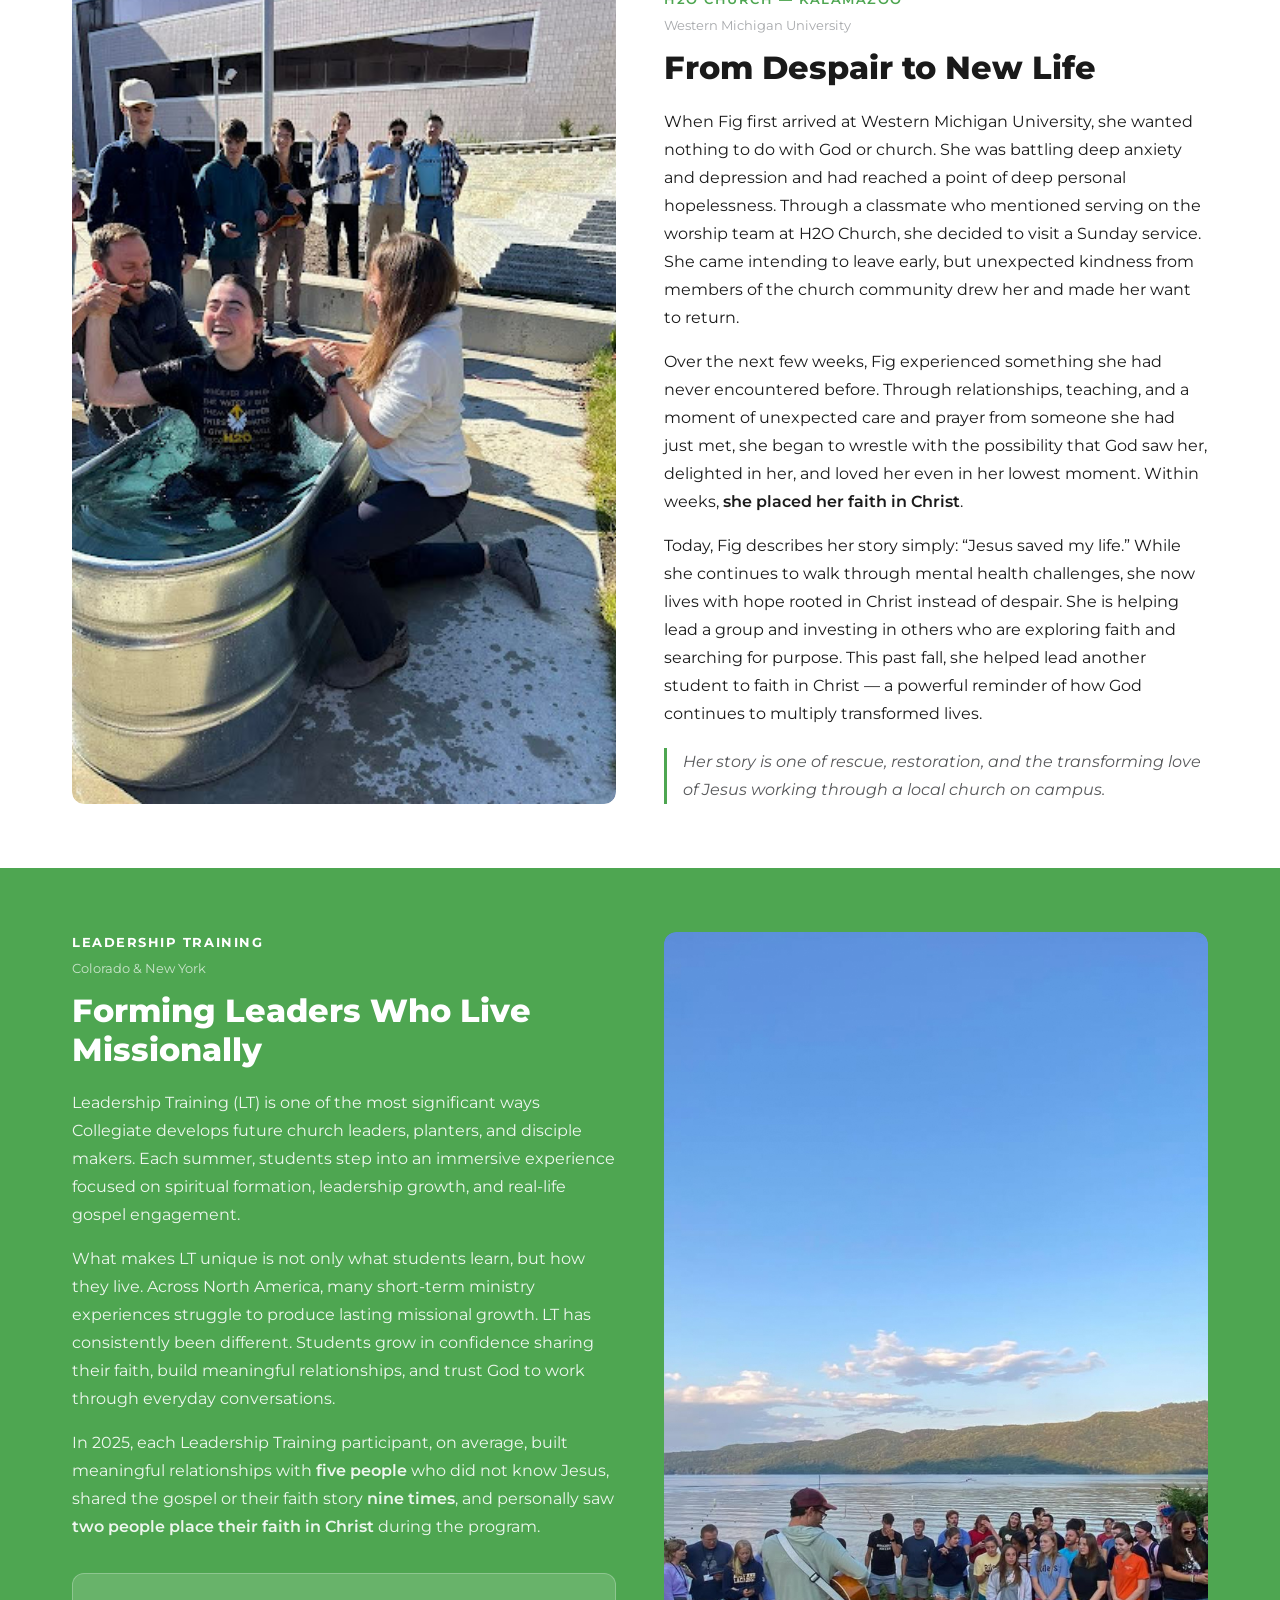
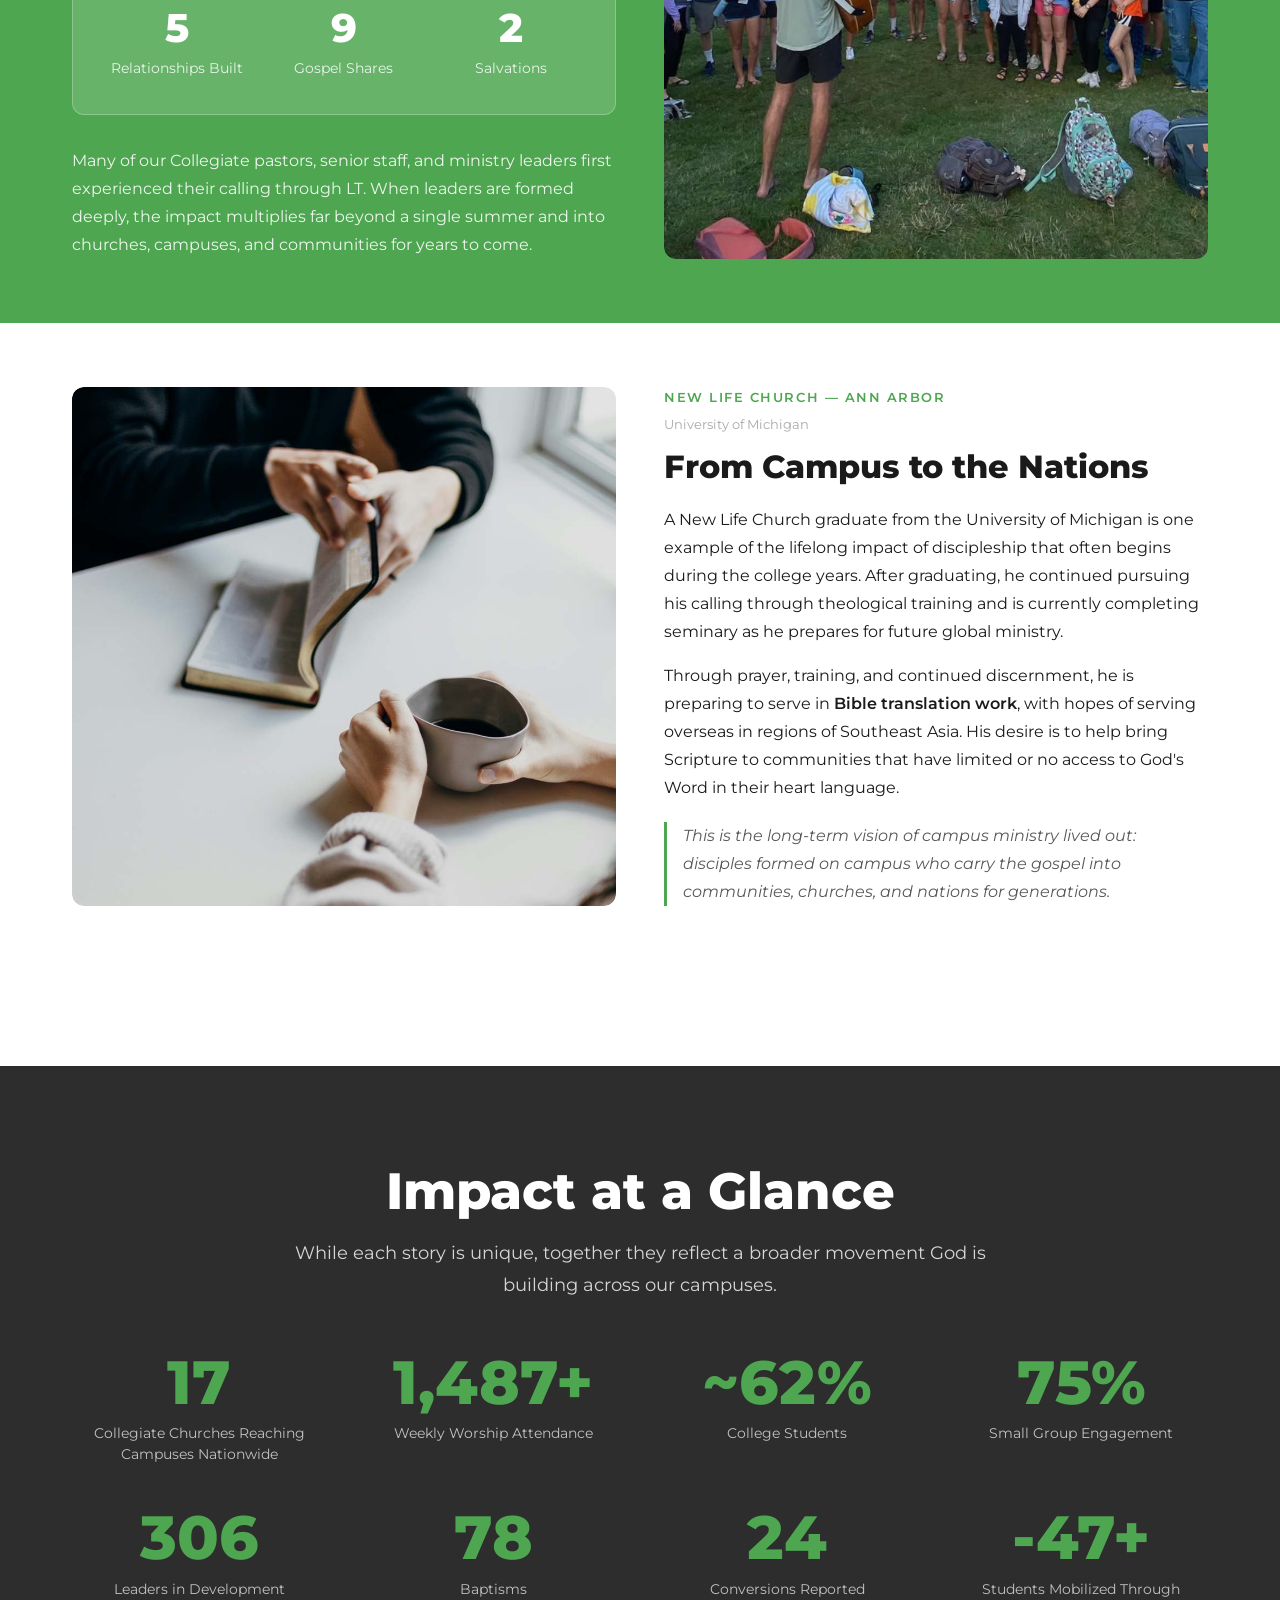
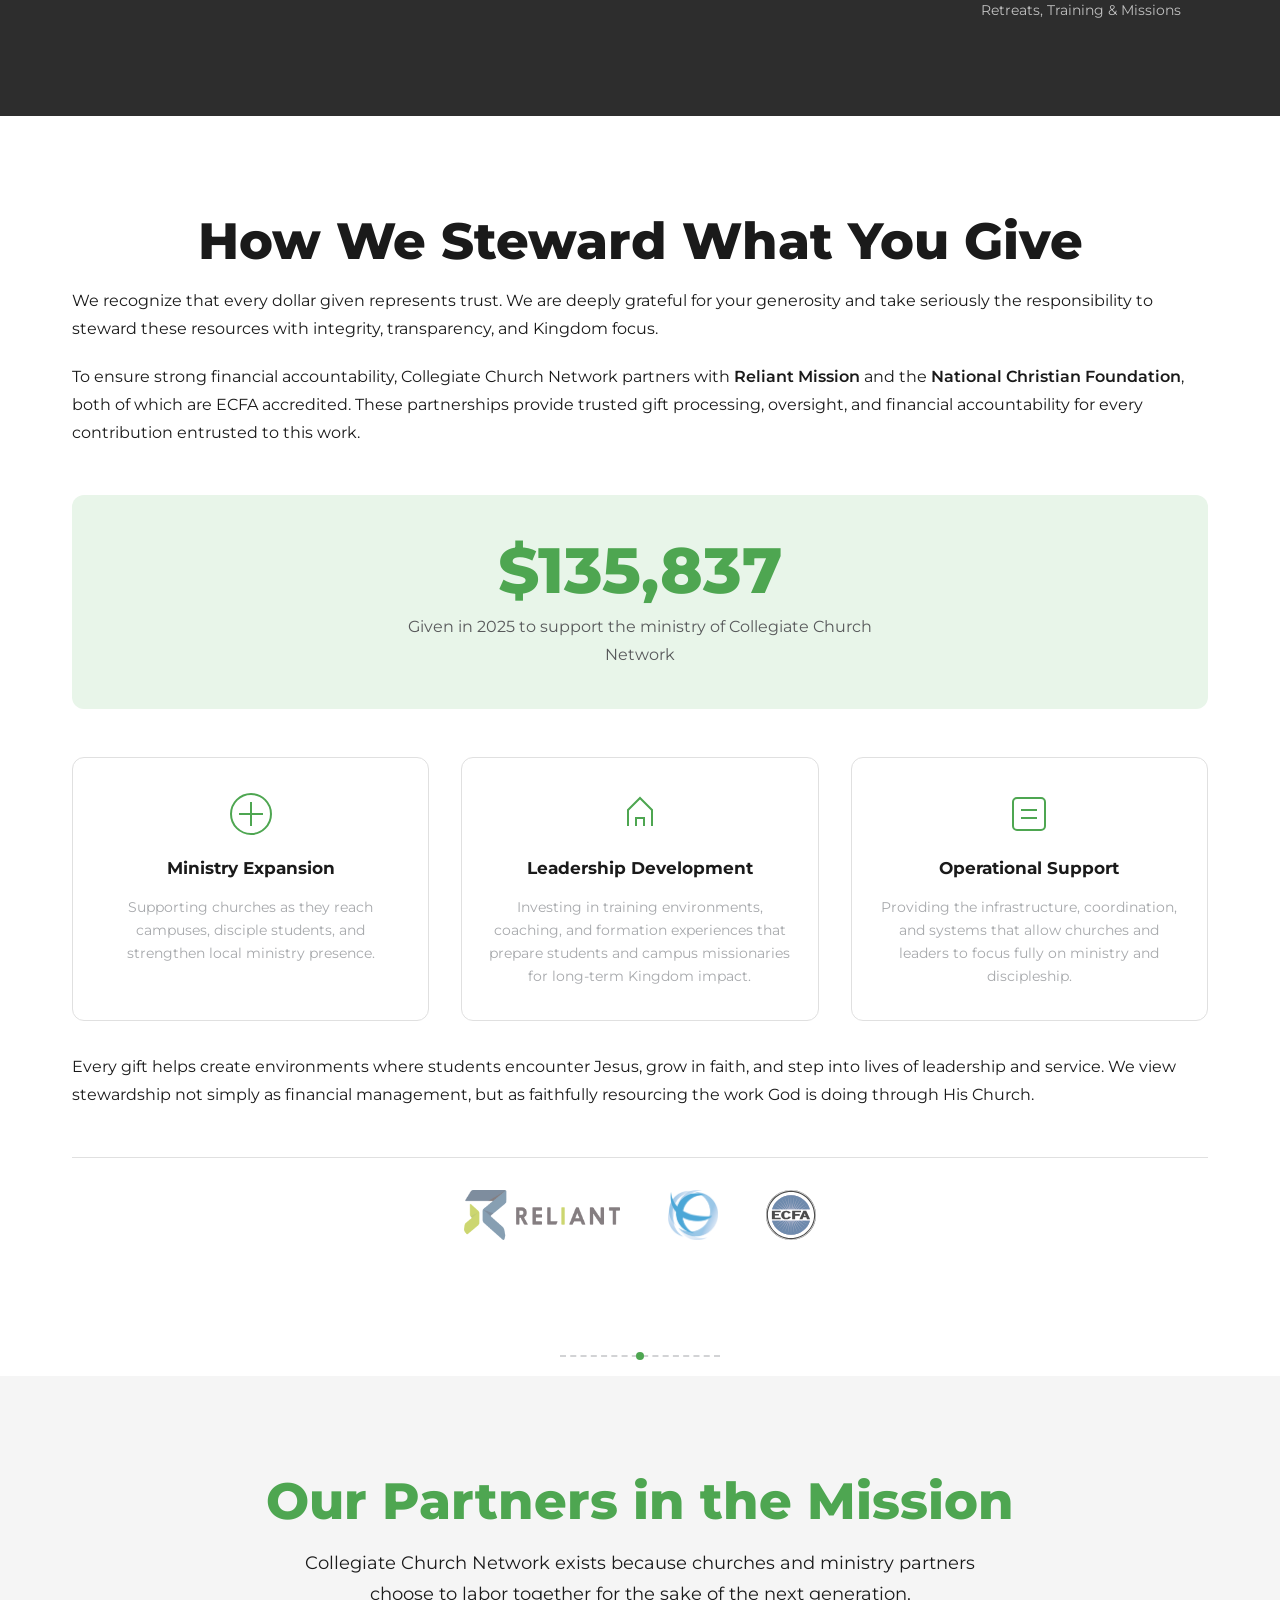
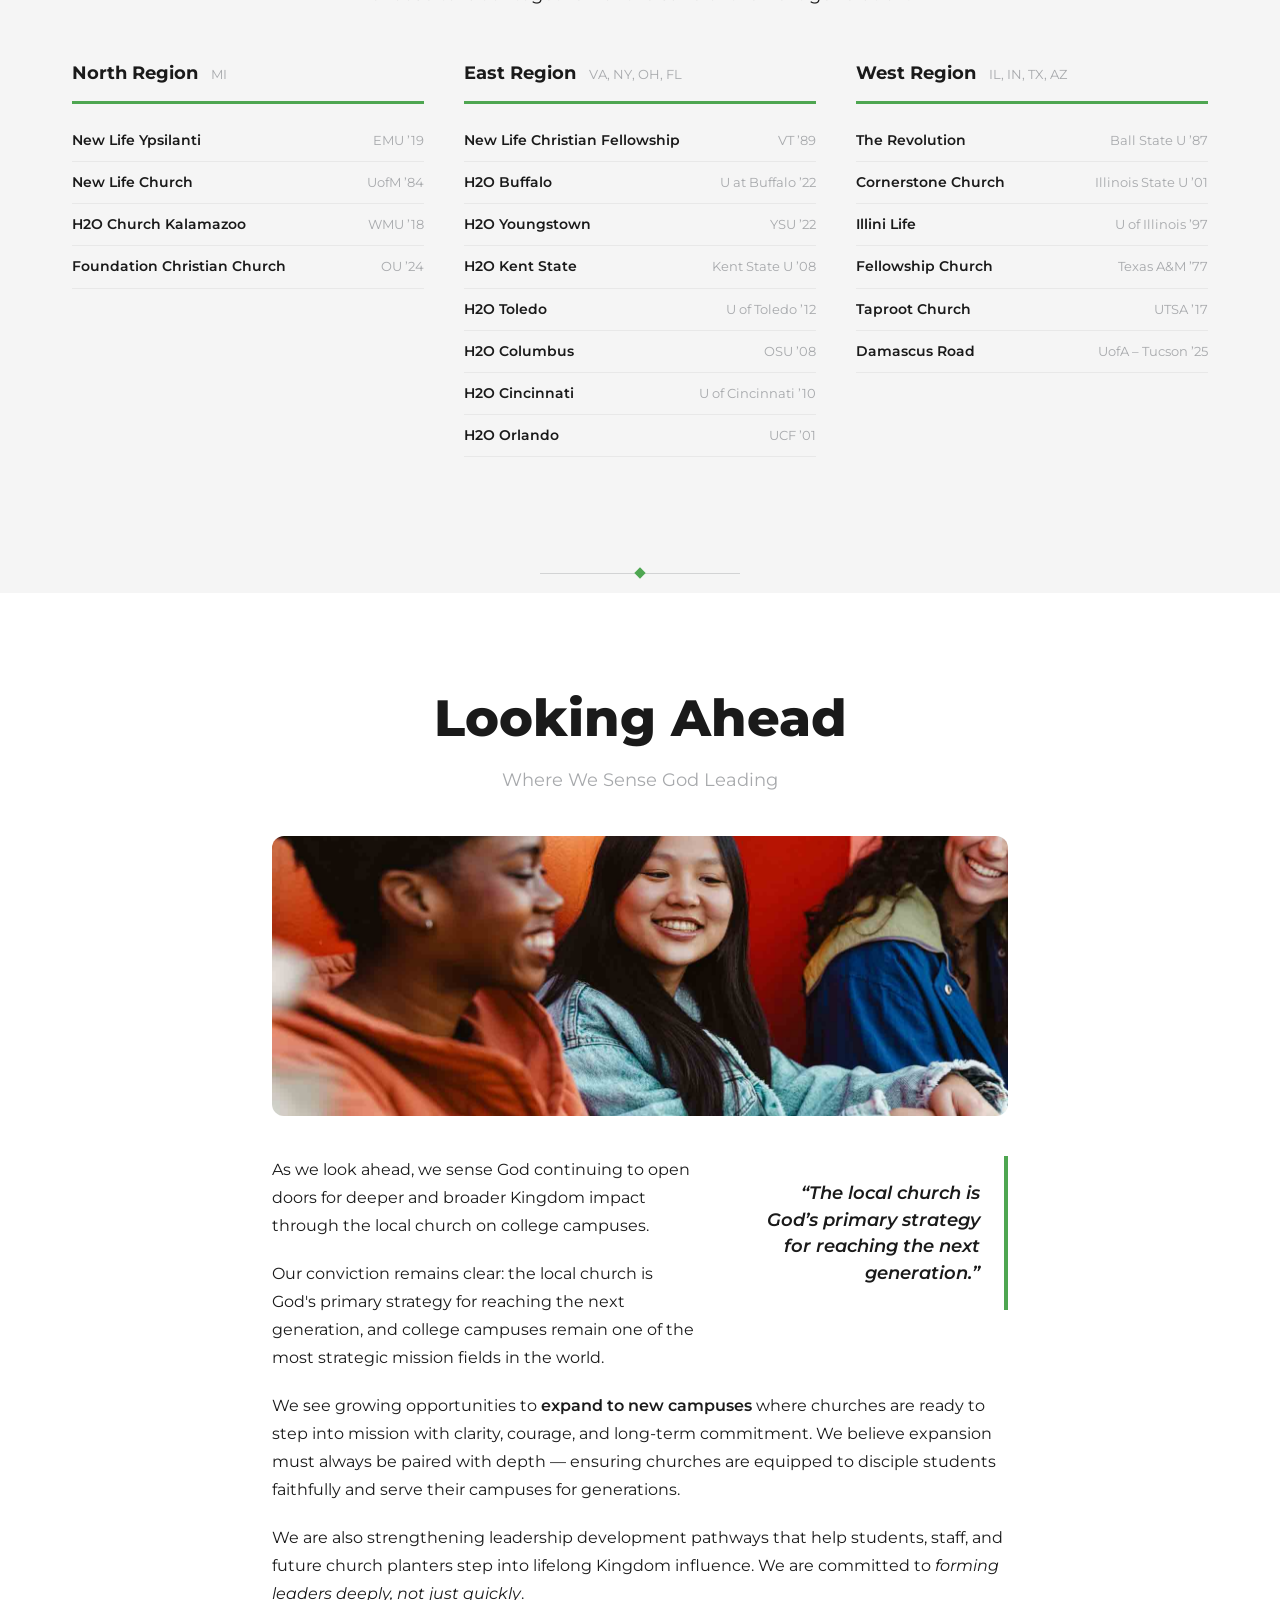
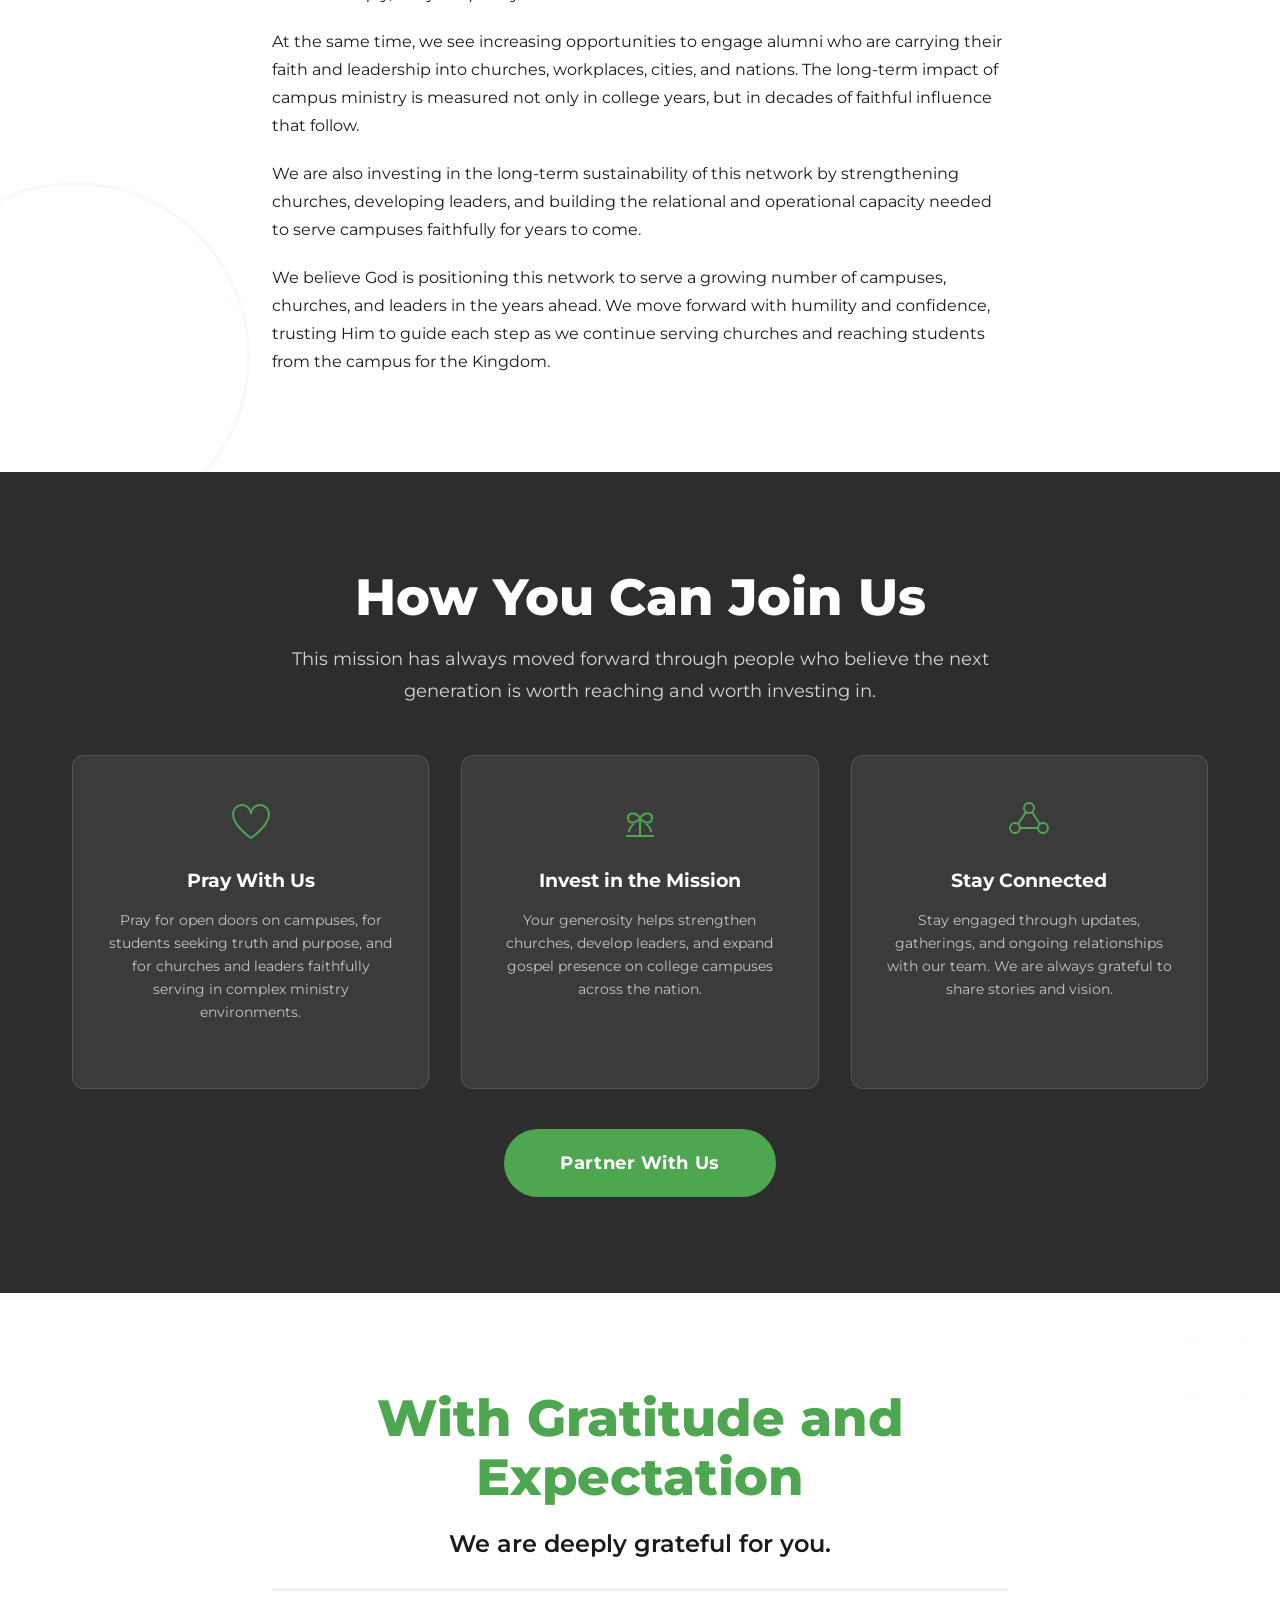
==== commit 8d6f91be: "Fix New Life Christian Fellowship info: VTU '85 → VT '89 Co-Authored-By: Claude Opus 4.6 <noreply@an" ====
--- a/index.html
+++ b/index.html
@@ -399,7 +399,7 @@
         <div class="region">
           <h3 class="region__title">East Region <span class="region__states">VA, NY, OH, FL</span></h3>
           <ul class="region__list">
-            <li><strong><a href="https://nlcf.net" target="_blank" rel="noopener">New Life Christian Fellowship</a></strong> <span>VTU &rsquo;85</span></li>
+            <li><strong><a href="https://nlcf.net" target="_blank" rel="noopener">New Life Christian Fellowship</a></strong> <span>VT &rsquo;89</span></li>
             <li><strong><a href="https://www.h2obuffalo.net" target="_blank" rel="noopener">H2O Buffalo</a></strong> <span>U at Buffalo &rsquo;22</span></li>
             <li><strong><a href="http://h2oysu.org/" target="_blank" rel="noopener">H2O Youngstown</a></strong> <span>YSU &rsquo;22</span></li>
             <li><strong><a href="https://h2okent.com" target="_blank" rel="noopener">H2O Kent State</a></strong> <span>Kent State U &rsquo;08</span></li>
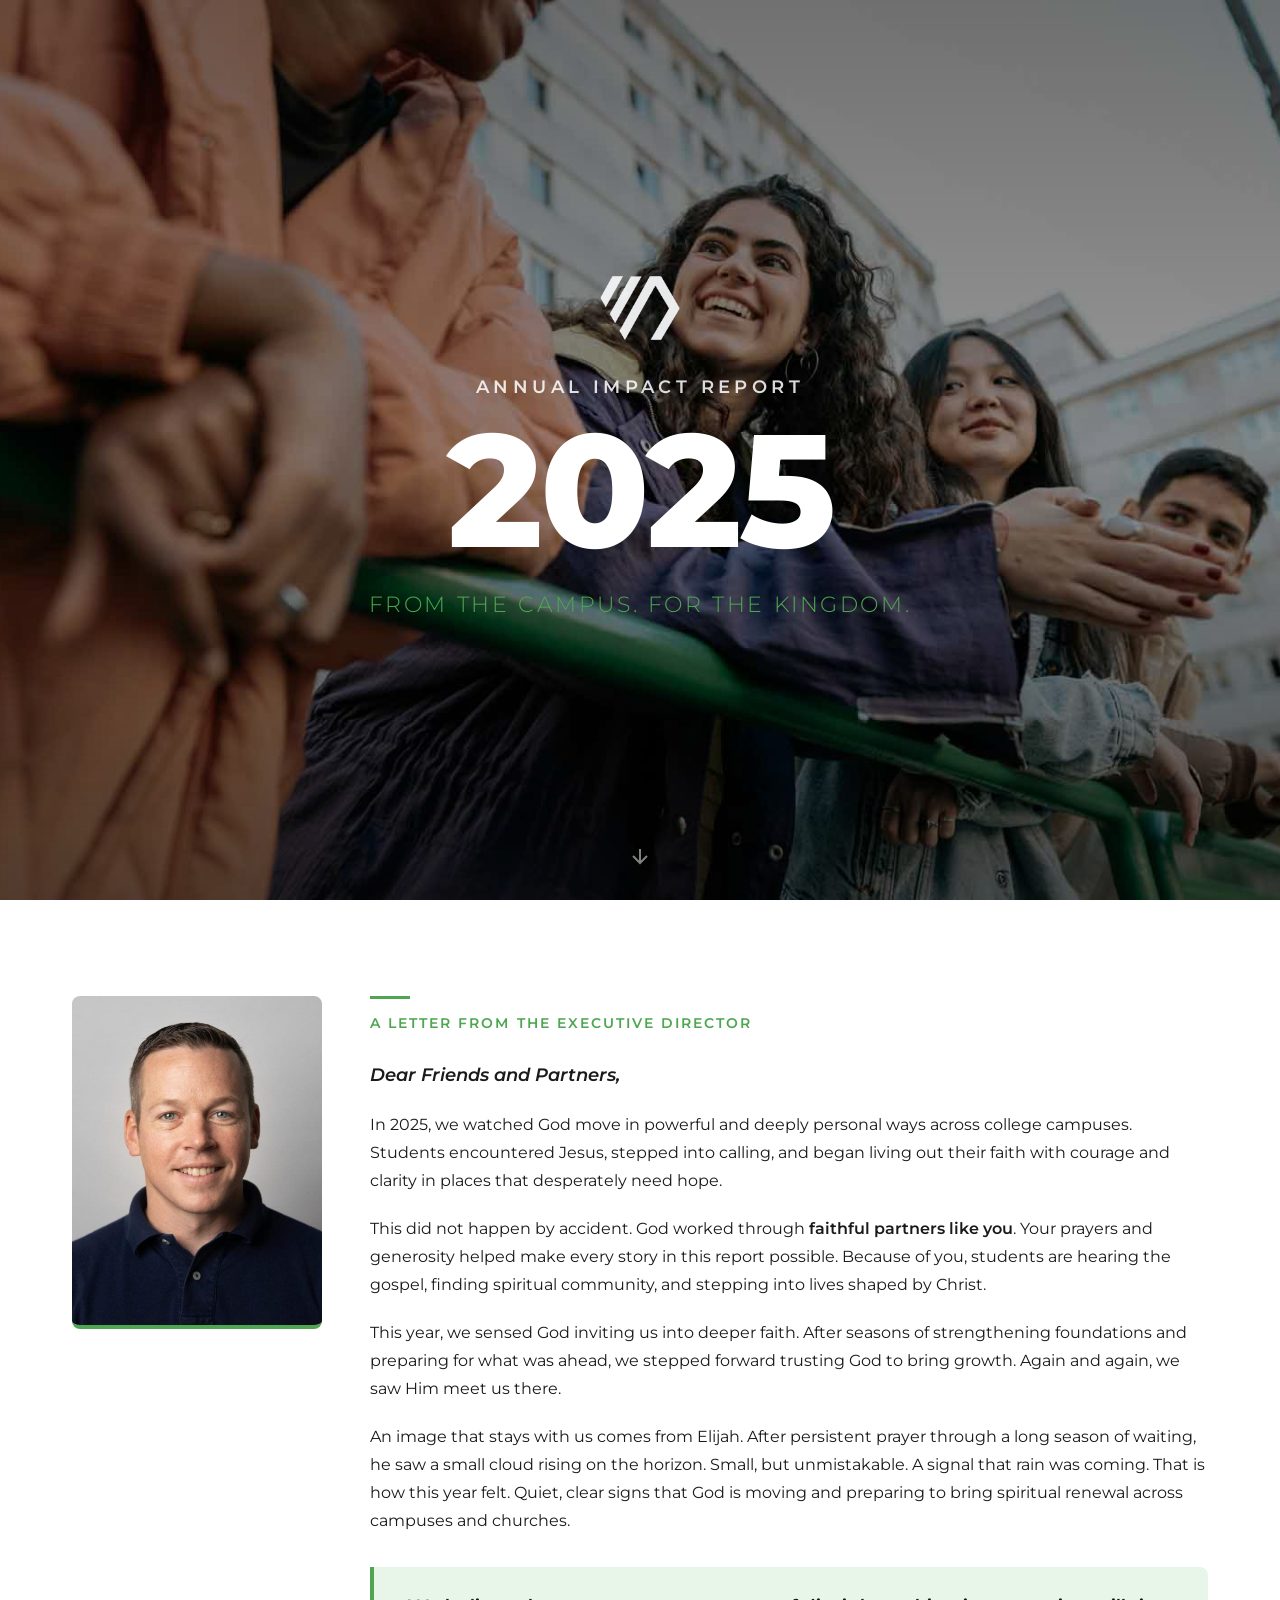
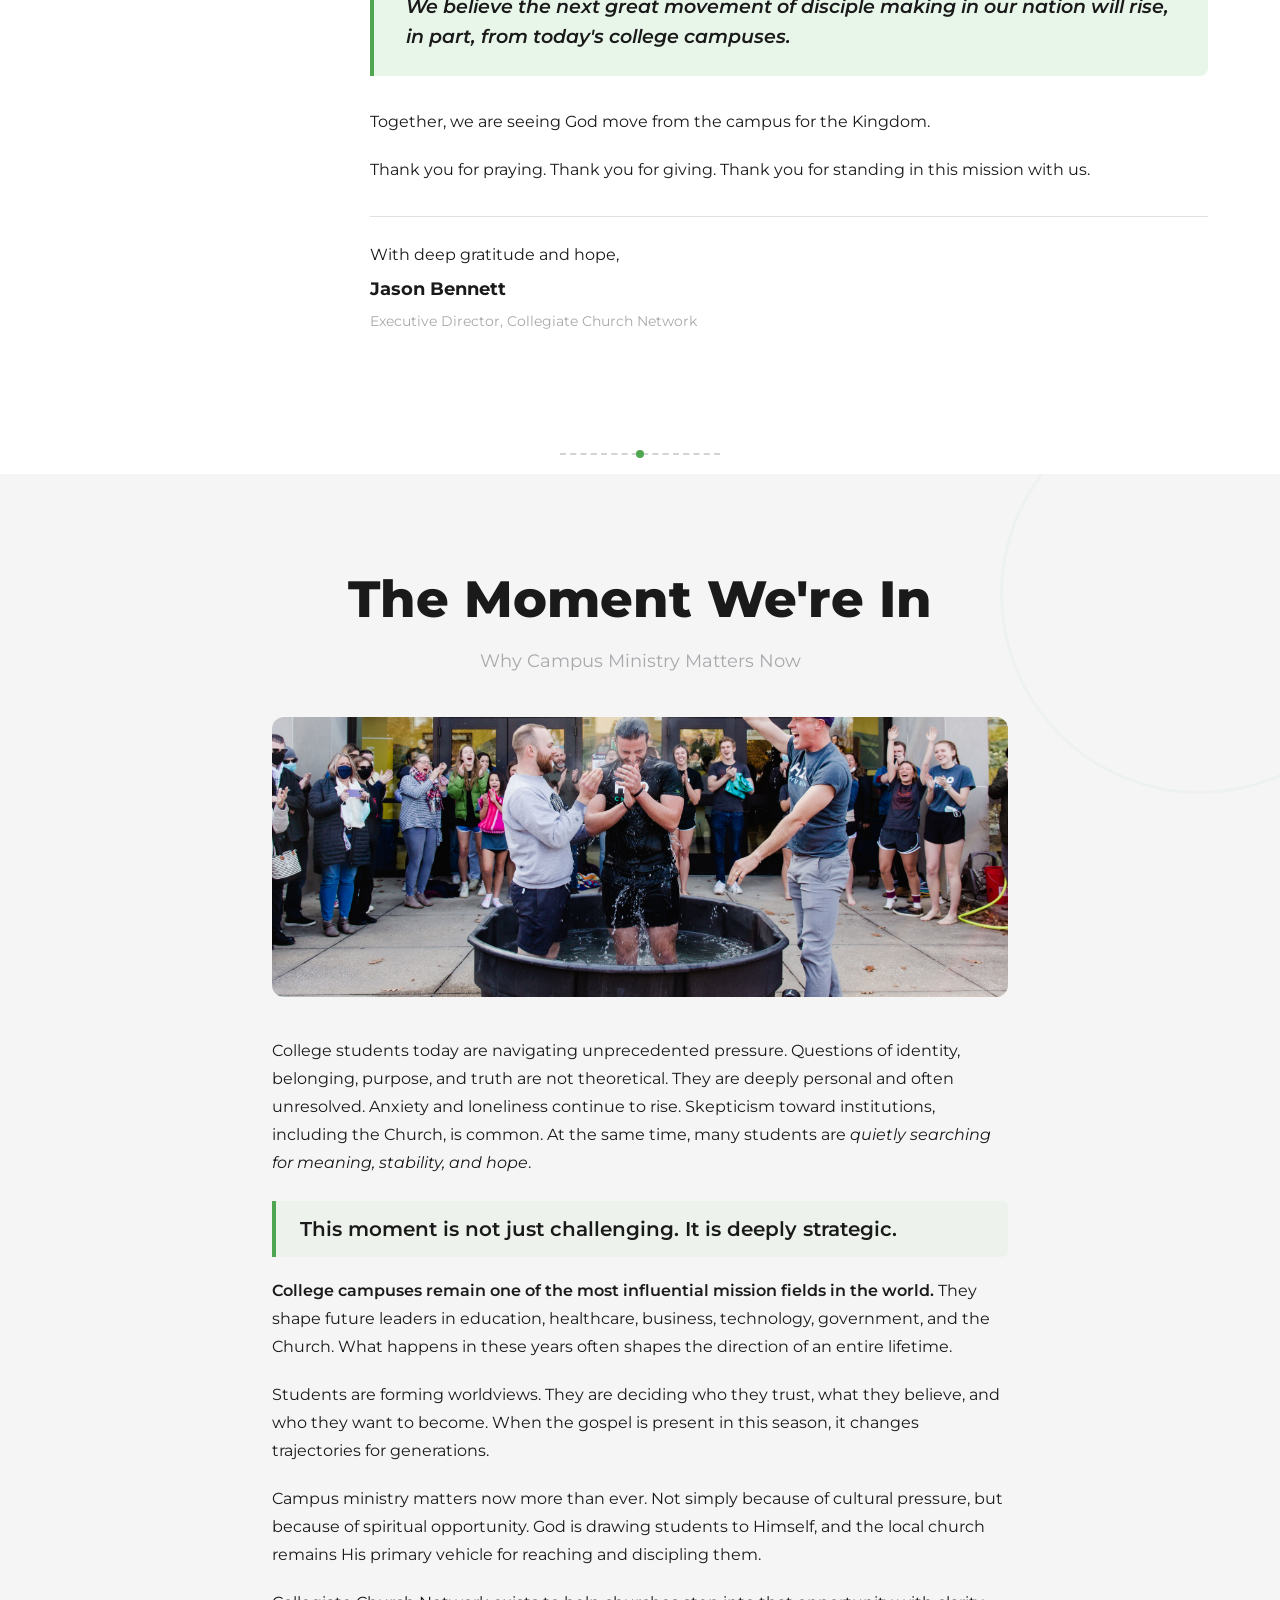
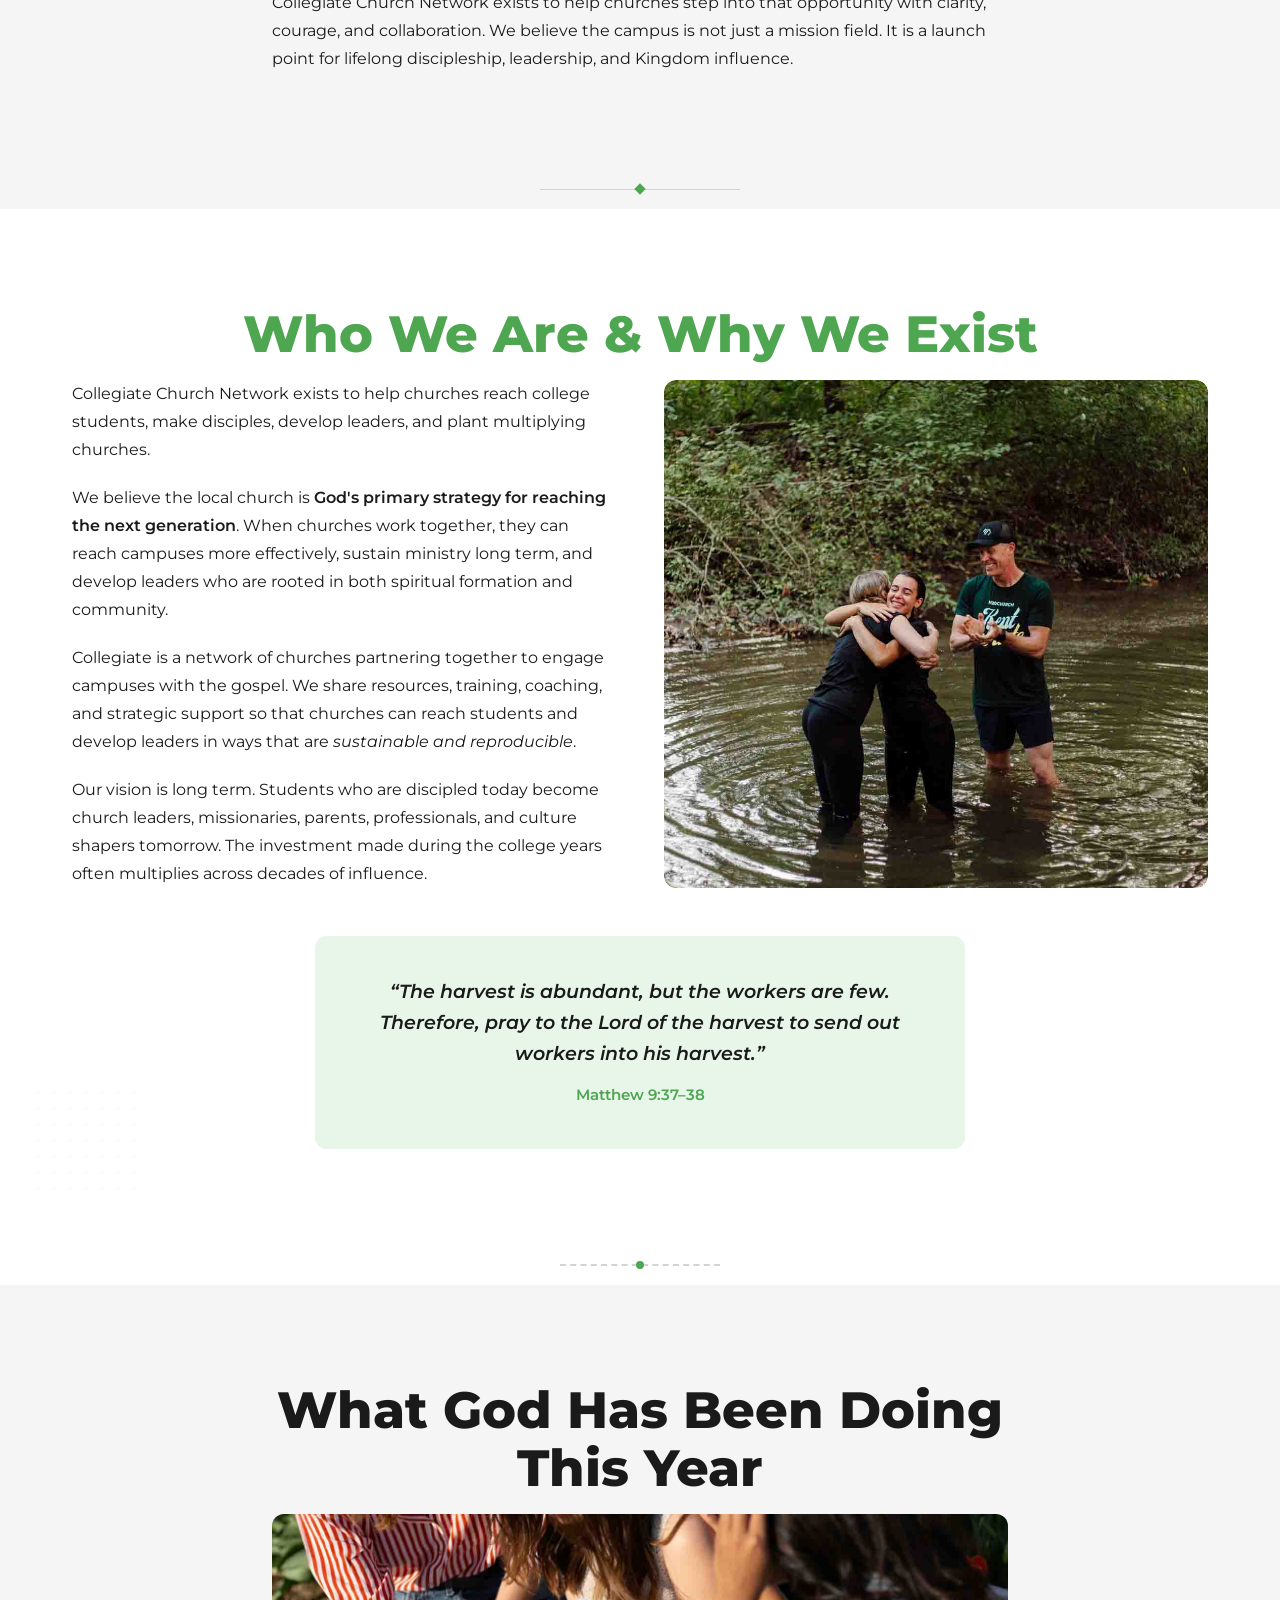
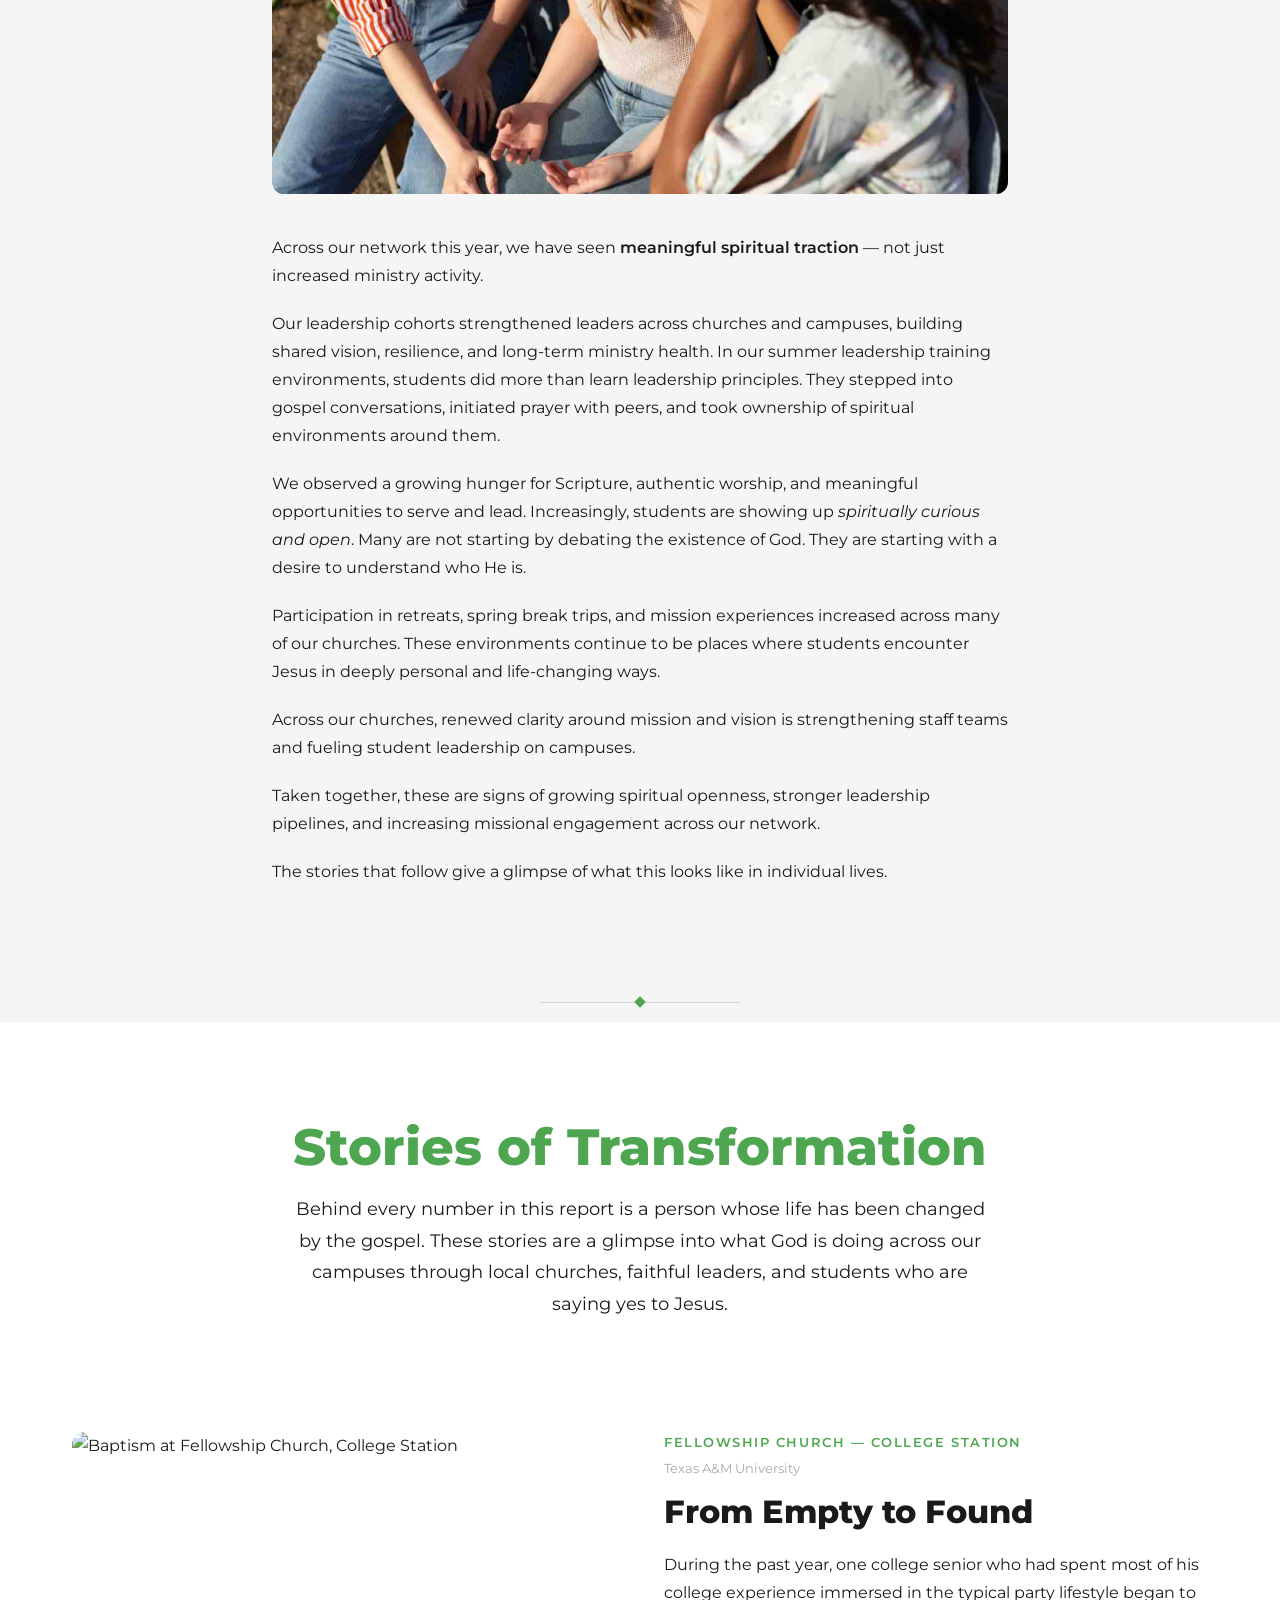
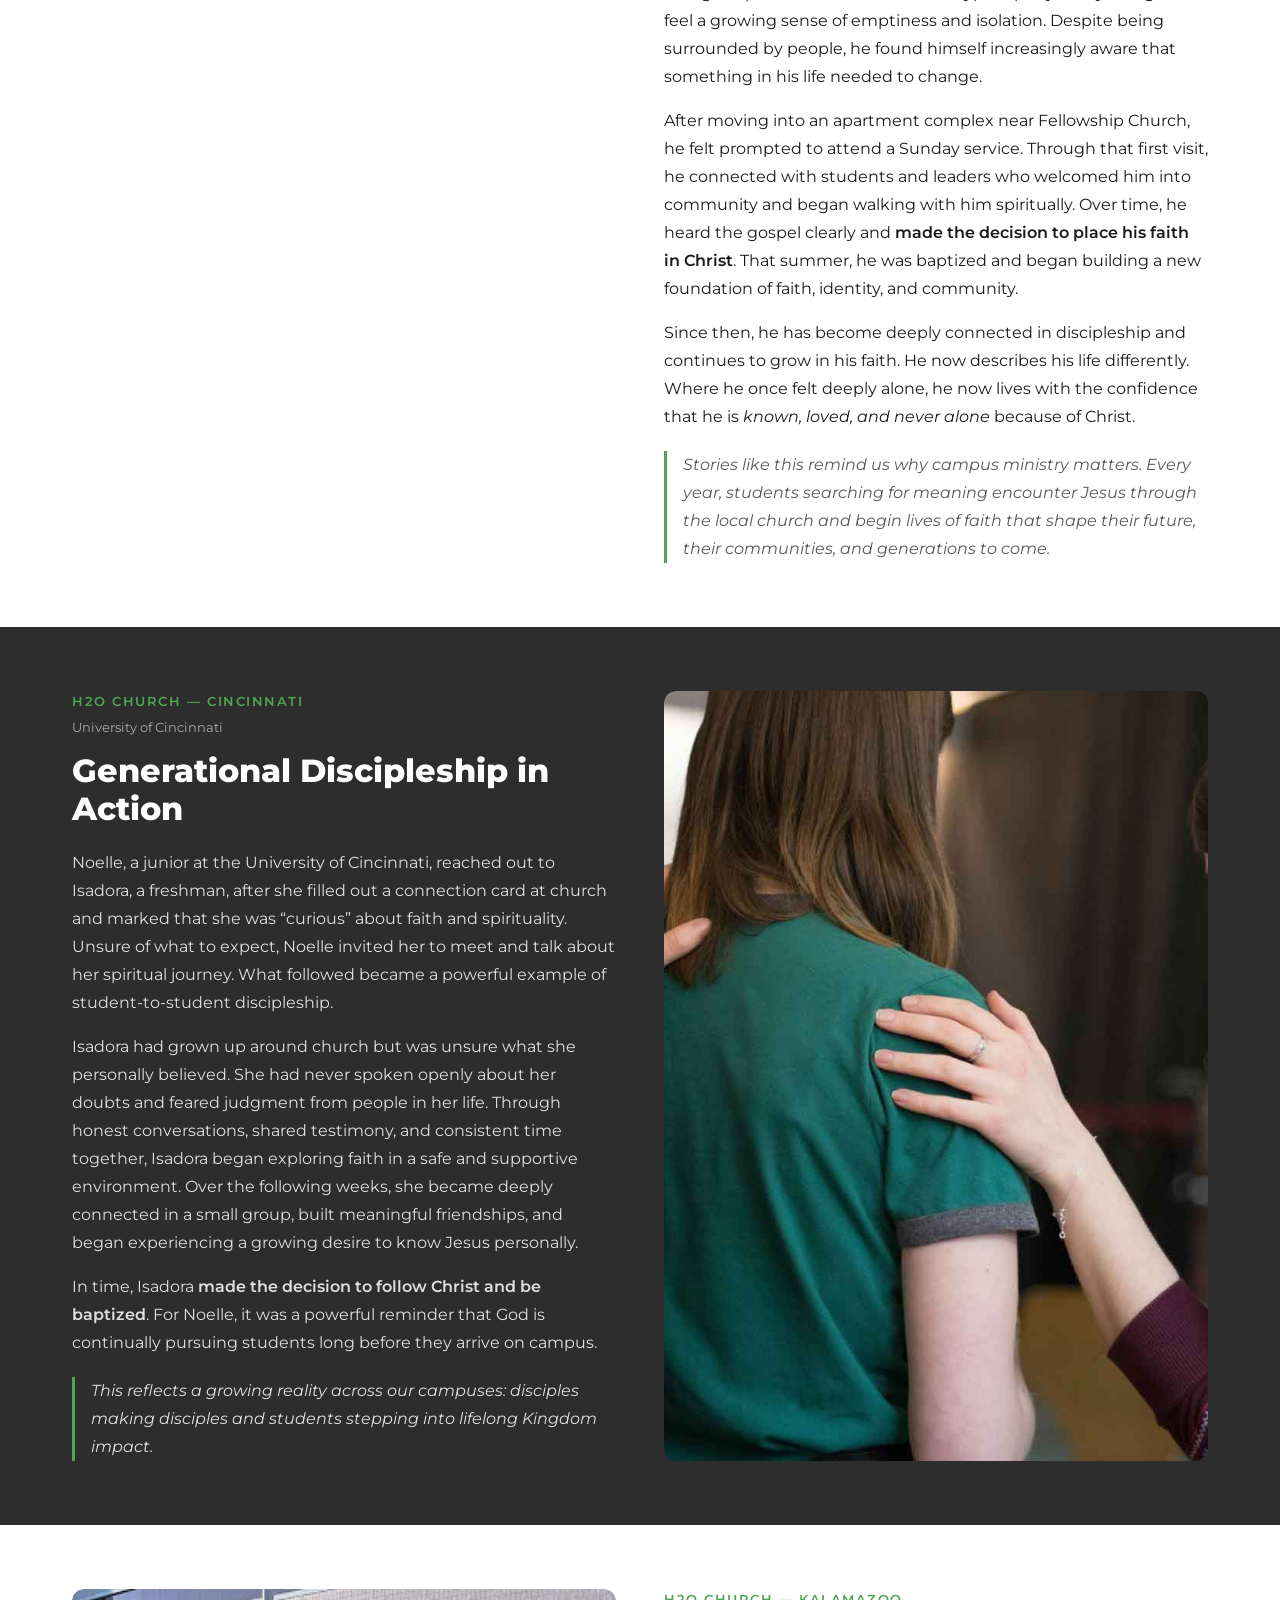
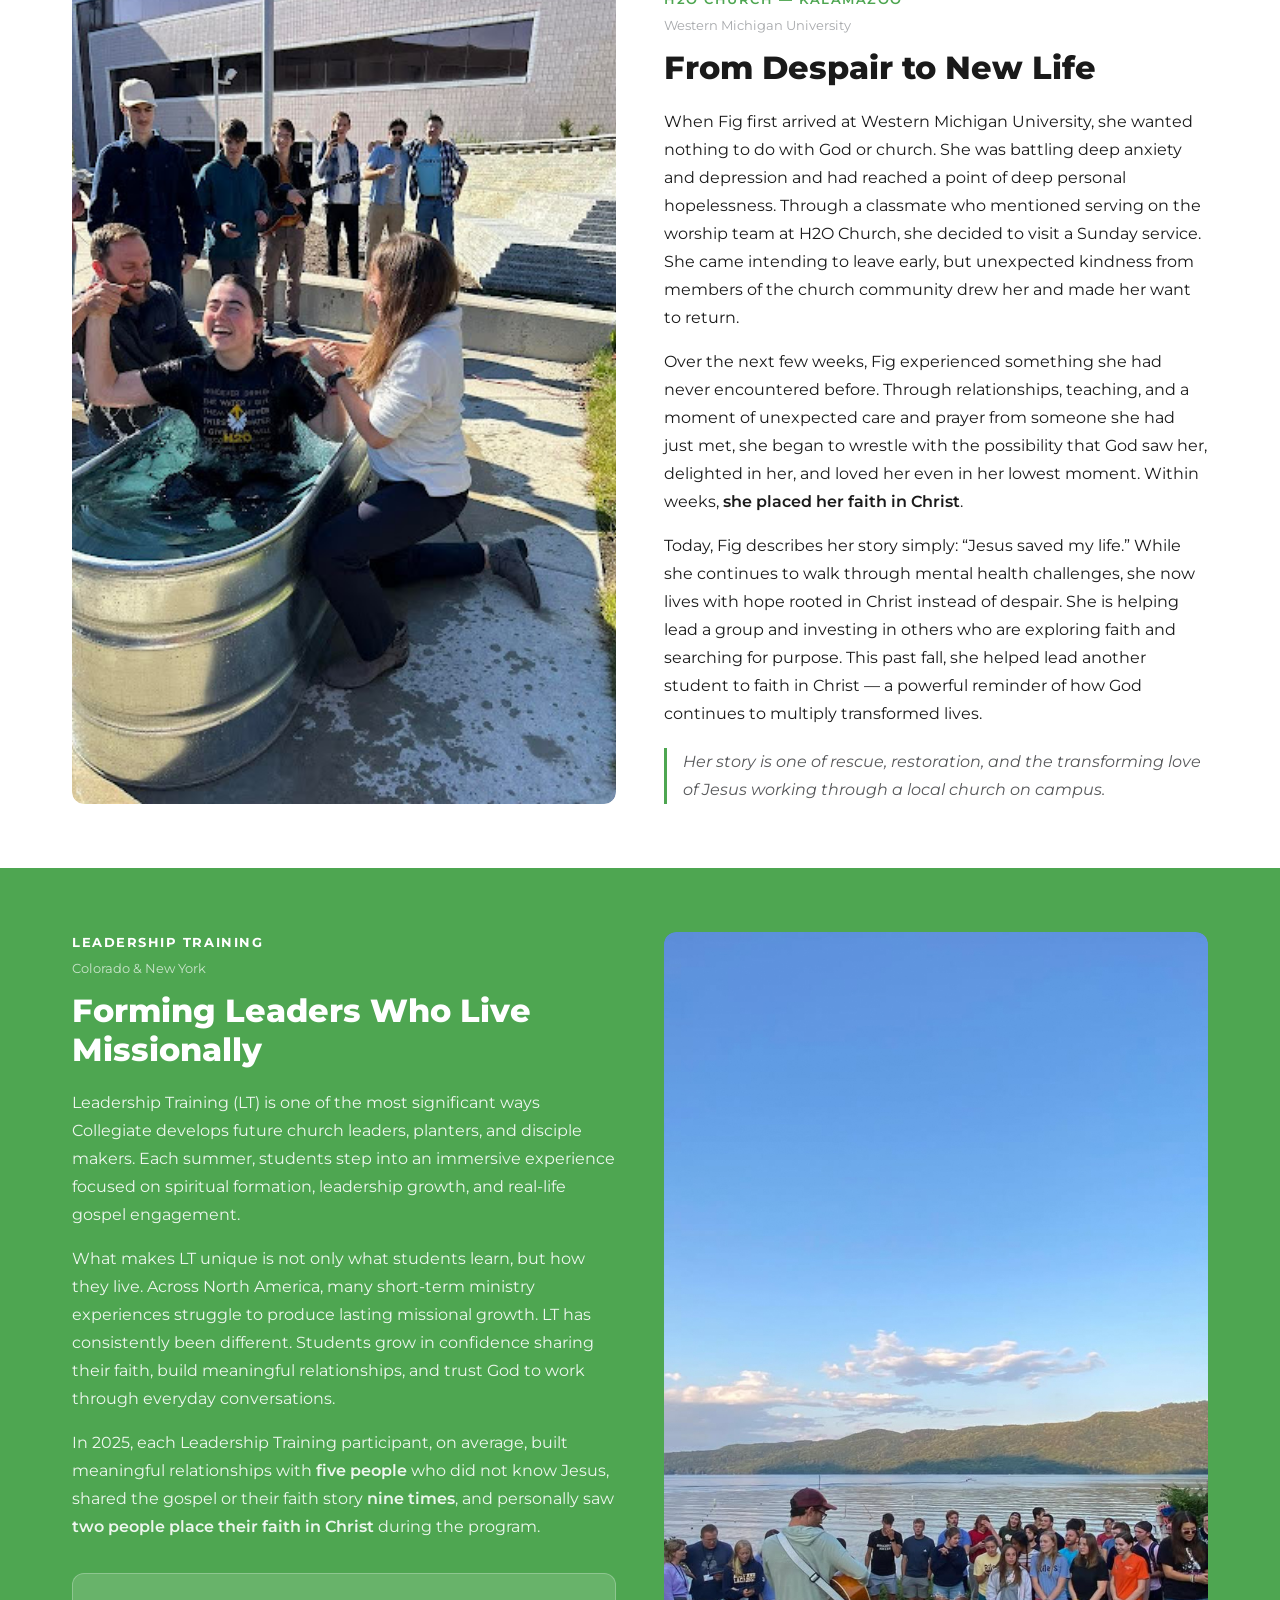
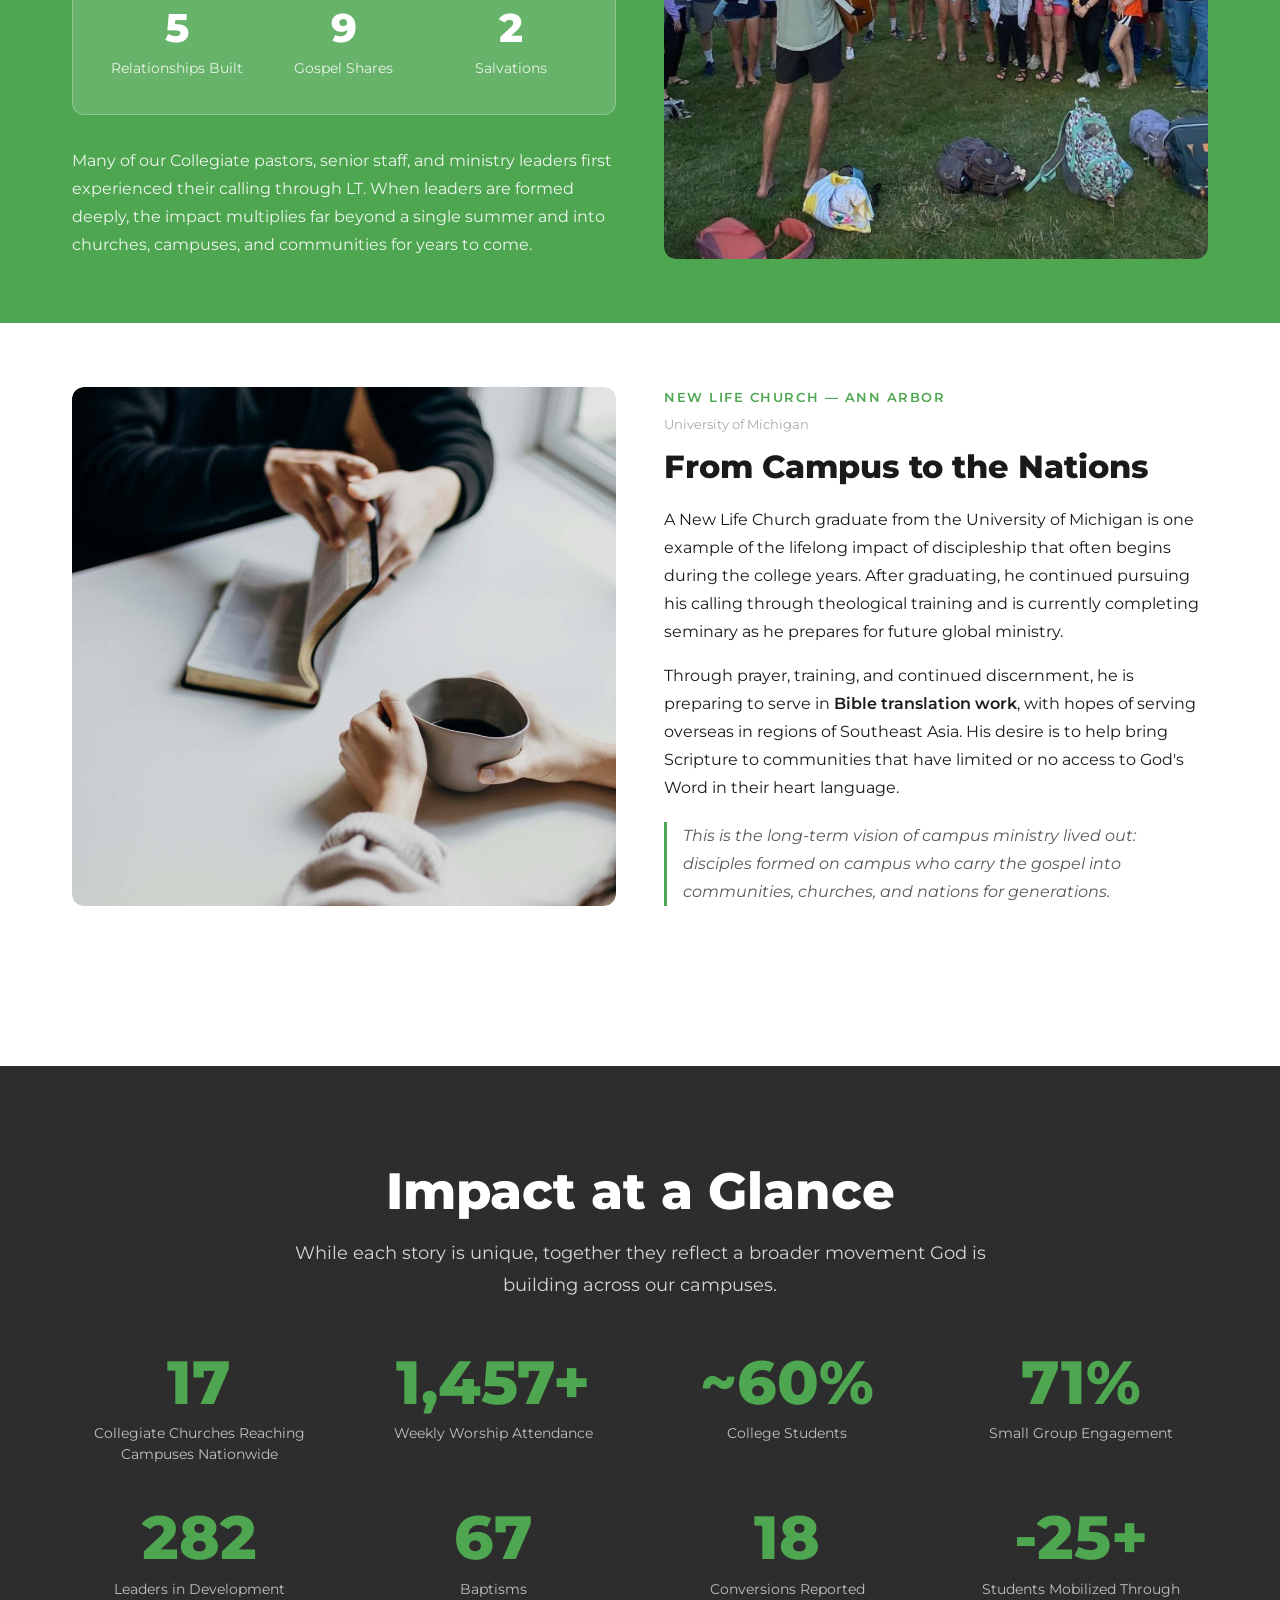
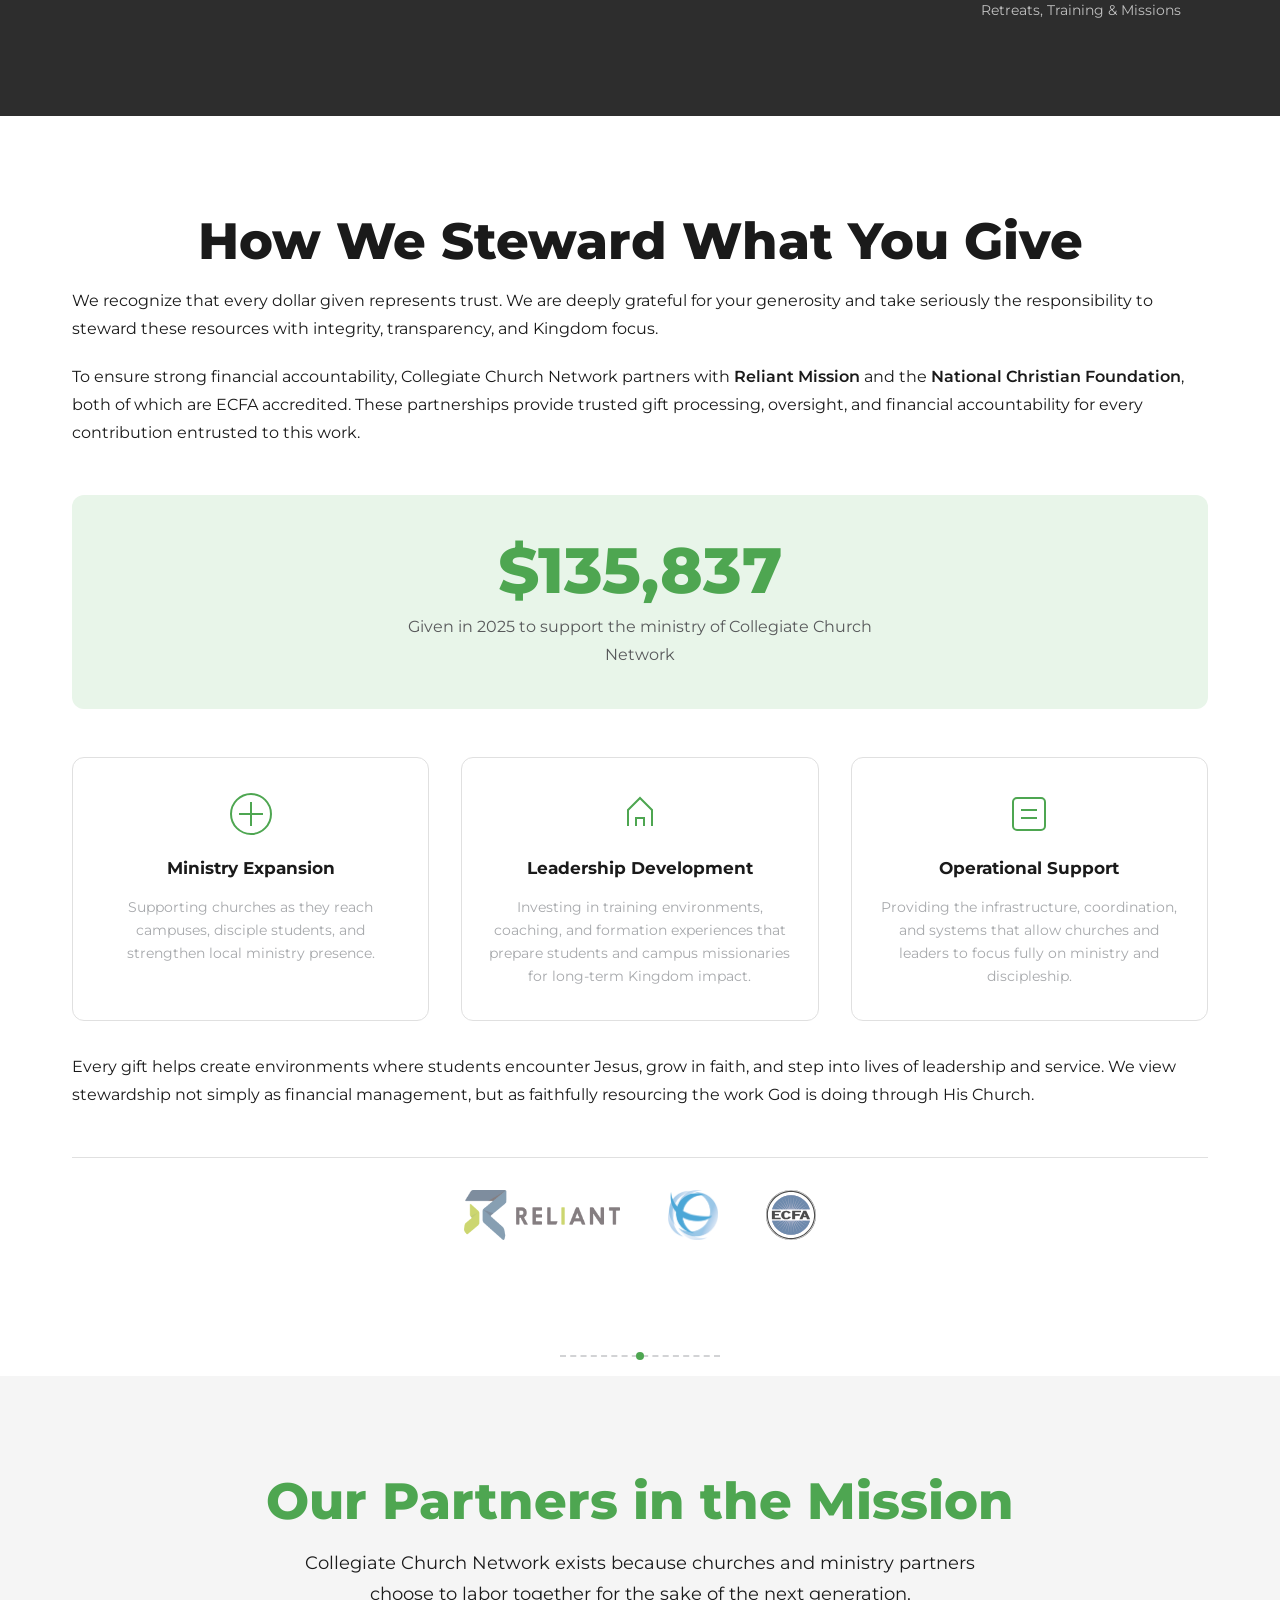
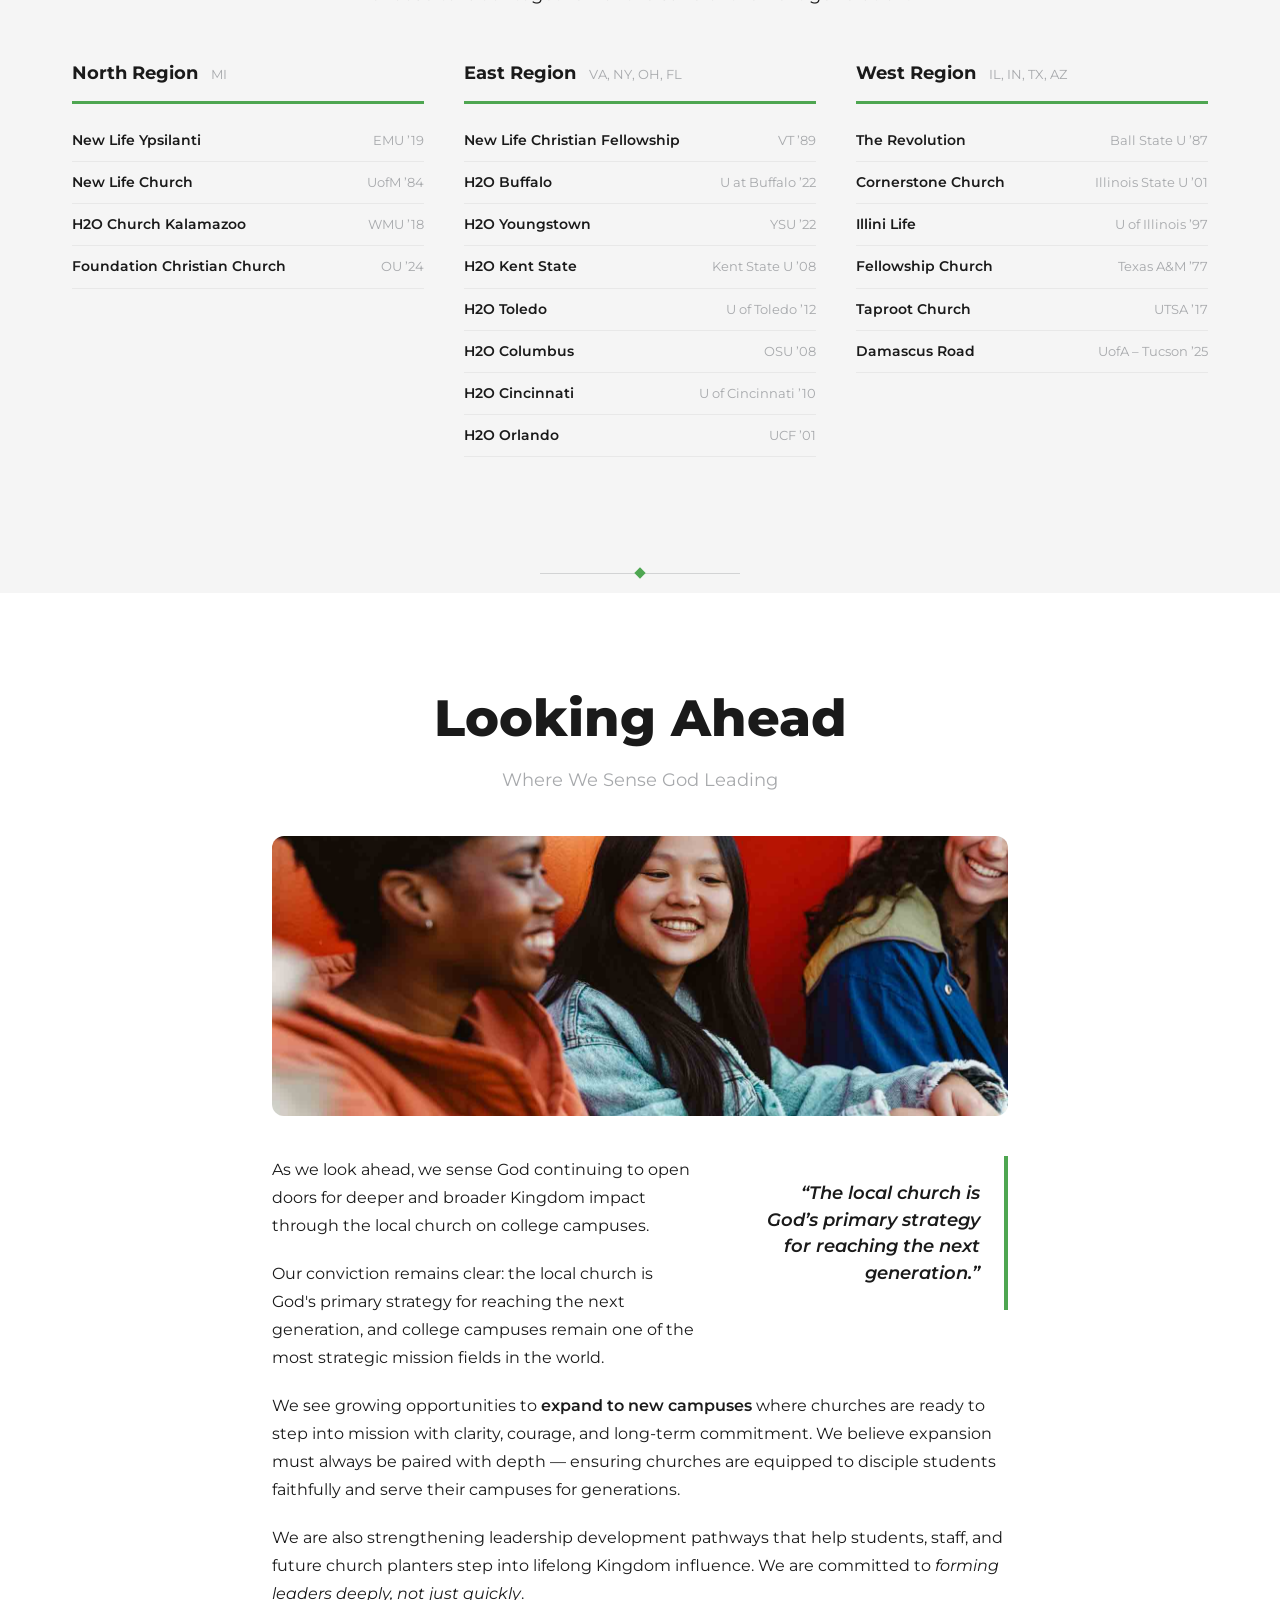
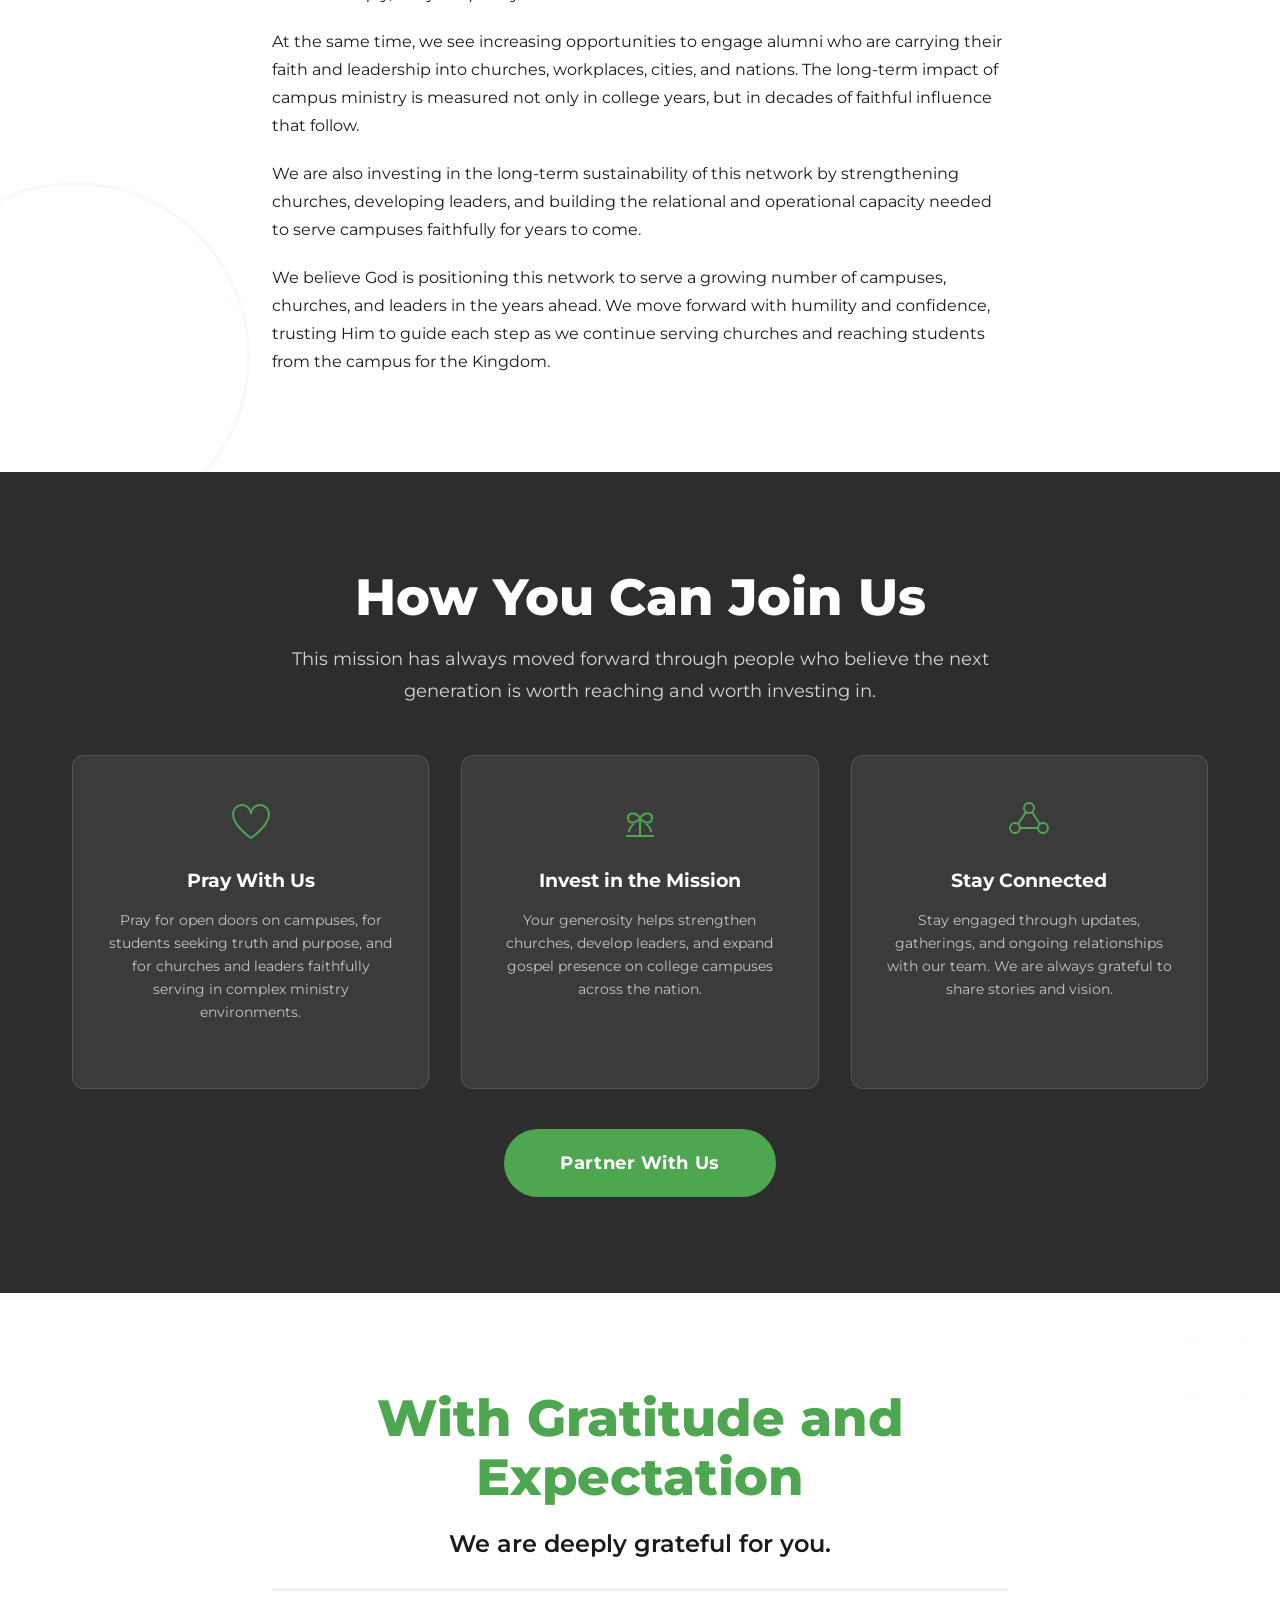
==== commit 171f889a: "Add letsgo_light.png to footer and increase footer height Co-Authored-By: Claude Sonnet 4.6 <noreply" ====
--- a/index.html
+++ b/index.html
@@ -530,6 +530,7 @@
   <!-- ==================== SECTION 13: FOOTER ==================== -->
   <footer class="footer" id="footer">
     <div class="container">
+      <img src="images/letsgo_light.png" alt="Let's Go" class="footer__letsgo">
       <img src="Logos/White Horizontal Stack.png" alt="Collegiate Church Network" class="footer__logo">
       <div class="footer__links">
         <a href="https://collegiate.church" target="_blank" rel="noopener">collegiate.church</a>
--- a/styles.css
+++ b/styles.css
@@ -923,8 +923,16 @@
 .footer {
   background: var(--near-black);
   color: rgba(255, 255, 255, 0.6);
-  padding: 3rem 0;
+  padding: 5rem 0 4rem;
   text-align: center;
+}
+
+.footer__letsgo {
+  display: block;
+  max-width: 320px;
+  width: 60%;
+  margin: 0 auto 3rem;
+  opacity: 0.9;
 }
 
 .footer__logo {
